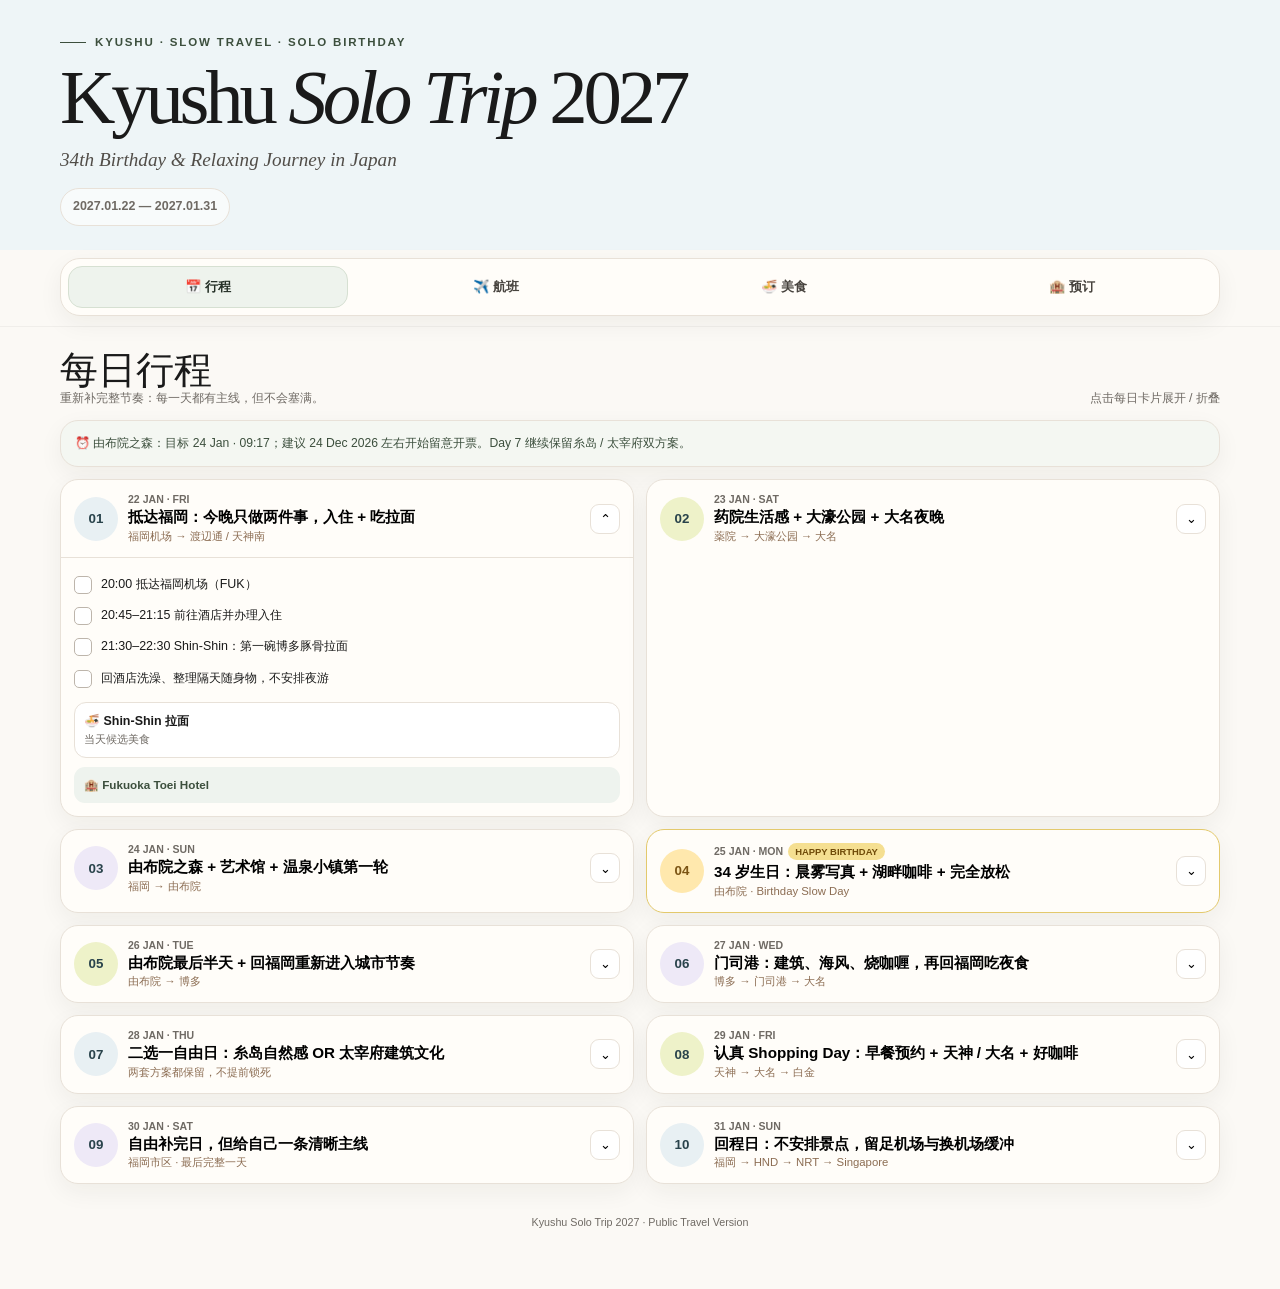
==== index.html @ 57ec00bb "Add persistent food checkboxes and enrich daily itinerary" ====
<!DOCTYPE html><html lang="zh-Hans"><head><meta charset="UTF-8"><meta name="viewport" content="width=device-width,initial-scale=1,viewport-fit=cover"><meta name="theme-color" content="#FBF9F5"><title>Kyushu Solo Trip 2027</title><style>:root{--bg:#FBF9F5;--paper:#FFFDF9;--ink:#1A1A1A;--muted:#6F6A64;--line:#E8E1D8;--matcha:#3C4F3D;--wood:#8C6D53;--sky:#E8F0F3;--lime:#EEF2C9;--lav:#EEE9F7;--shadow:0 8px 24px rgba(36,28,20,.055);--serif:"Iowan Old Style",Georgia,serif}*{box-sizing:border-box}body{margin:0;background:linear-gradient(180deg,#EEF5F7 0 280px,var(--bg) 280px);color:var(--ink);font-family:-apple-system,BlinkMacSystemFont,"Segoe UI","Noto Sans SC","Noto Sans JP",sans-serif;line-height:1.55;padding-bottom:28px;-webkit-font-smoothing:antialiased}.shell{width:min(1160px,calc(100% - 24px));margin:auto}.hero{padding:34px 0 24px}.eyebrow{display:flex;gap:9px;align-items:center;color:var(--matcha);font-size:.72rem;font-weight:800;letter-spacing:.16em;text-transform:uppercase}.eyebrow:before{content:"";width:26px;height:1px;background:var(--matcha)}h1{font:500 clamp(3rem,6vw,5.8rem)/.92 var(--serif);letter-spacing:-.055em;margin:11px 0 0}.hero-sub{font:italic 1.2rem/1.4 var(--serif);margin-top:14px;color:#514D48}.hero-date{display:inline-flex;margin-top:14px;padding:8px 12px;border:1px solid var(--line);border-radius:999px;background:#fff9;color:var(--muted);font-weight:700;font-size:.78rem}.toolbar{position:sticky;top:0;z-index:80;padding:8px 0 10px;background:rgba(251,249,245,.97);border-bottom:1px solid rgba(26,26,26,.05)}.tabs{display:grid;grid-template-columns:repeat(4,1fr);gap:8px;padding:7px;background:#FFFDF9;border:1px solid var(--line);border-radius:20px;box-shadow:var(--shadow)}.tab{border:1px solid transparent;background:transparent;border-radius:14px;padding:11px 10px;font-weight:800;font-size:.82rem;color:#48443F}.tab.active{background:#EEF3ED;border-color:#D6E0D2;color:#253027}.tab[data-tab=flights].active{background:#EDF4F7}.tab[data-tab=food].active{background:#FFF1E8}.tab[data-tab=booking].active{background:#F4EFE7}.view{display:none}.view.active{display:block}.section-head{display:flex;justify-content:space-between;align-items:end;gap:14px;margin:24px 0 12px}.section-head h2{font:500 clamp(1.8rem,3vw,2.45rem)/1 var(--serif);margin:0}.section-head p{margin:0;color:var(--muted);font-size:.78rem}.notice,.card{background:var(--paper);border:1px solid var(--line);border-radius:18px;box-shadow:var(--shadow)}.notice{padding:13px 14px;margin-bottom:12px;font-size:.76rem;color:var(--matcha);background:#F4F7F2}.days{display:grid;grid-template-columns:repeat(2,minmax(0,1fr));gap:12px}.day{overflow:hidden}.day-btn{width:100%;border:0;background:transparent;display:grid;grid-template-columns:44px minmax(0,1fr) 30px;gap:10px;align-items:center;padding:13px;text-align:left;cursor:pointer}.day-no{width:44px;height:44px;border-radius:50%;display:grid;place-items:center;background:var(--sky);color:#29434B;font-weight:900}.day:nth-child(3n+2) .day-no{background:var(--lime)}.day:nth-child(3n) .day-no{background:var(--lav)}.birthday{border-color:#E3C96C}.birthday .day-no{background:#FFE8AD;color:#7B5414}.datechip{font-size:.66rem;color:var(--muted);font-weight:800}.badge{display:inline-flex;margin-left:5px;padding:3px 7px;border-radius:999px;background:#F5DF91;color:#704B09;font-size:.59rem;font-weight:900}.day-title{font-size:.95rem;font-weight:850;line-height:1.28;margin-top:2px}.route{font-size:.71rem;color:var(--wood);margin-top:2px}.chev{width:30px;height:30px;border:1px solid var(--line);border-radius:9px;background:#fff;display:grid;place-items:center}.day-body{display:none;border-top:1px solid var(--line);padding:11px 13px 13px}.day.open .day-body{display:block}.day.open .chev{transform:rotate(180deg)}.task,.memo{display:grid;grid-template-columns:19px 1fr;gap:8px;padding:6px 0;font-size:.78rem}.task input,.memo input,.food-check{appearance:none;width:18px;height:18px;border:1.5px solid #BDB5AB;border-radius:5px;background:#fff;margin:1px 0 0;cursor:pointer}.task input:checked,.memo input:checked,.food-check:checked{background:var(--matcha);border-color:var(--matcha)}.task input:checked:after,.memo input:checked:after,.food-check:checked:after{content:"✓";color:#fff;font-size:.66rem;font-weight:900;display:grid;place-items:center}.done label,.food-row.done .food-main{text-decoration:line-through;opacity:.48}.meal{margin-top:8px;padding:9px;border:1px solid var(--line);border-radius:12px;background:#fff}.meal b{display:block;font-size:.78rem}.meal span{display:block;font-size:.67rem;color:var(--muted)}.stay{margin-top:9px;padding:9px 10px;border-radius:11px;background:#EEF3EE;color:var(--matcha);font-size:.73rem;font-weight:800}.info{padding:14px}.flight{display:grid;grid-template-columns:1fr 30px 1fr;gap:9px;align-items:center;padding:10px 0;border-top:1px solid var(--line)}.flight:first-of-type{border-top:0}.right{text-align:right}.city{font-size:.82rem;font-weight:850}.time{font-size:.69rem;color:var(--muted)}.plane{width:30px;height:30px;border-radius:50%;background:#F4EEE8;display:grid;place-items:center}.map{display:inline-flex;text-decoration:none;border:1px solid var(--line);border-radius:999px;padding:6px 9px;color:var(--matcha);font-size:.69rem;font-weight:850;background:#fff;margin:8px 5px 0 0}.review-note{padding:11px 12px;border-radius:12px;background:#EEF3EE;color:var(--matcha);font-size:.71rem;margin-bottom:12px}.area-grid{display:grid;grid-template-columns:repeat(2,minmax(0,1fr));gap:12px}.area{overflow:hidden}.area-head{padding:13px;border-bottom:1px solid var(--line)}.area-head h3{margin:0;font-size:.93rem}.food-list{padding:5px 12px 9px}.food-row{display:grid;grid-template-columns:18px minmax(0,1fr) auto;gap:10px;align-items:center;padding:10px 0;border-bottom:1px dashed #EBE5DE}.food-row:last-child{border-bottom:0}.food-main b{display:block;font-size:.78rem}.food-main small{display:block;color:var(--muted);font-size:.66rem;margin-top:2px}.food-side{display:flex;flex-direction:column;align-items:flex-end;gap:5px}.rating{display:inline-flex;padding:3px 7px;border-radius:999px;background:#FFF6D9;color:#805F00;font-size:.62rem;font-weight:850;white-space:nowrap}.food-map{display:inline-flex;text-decoration:none;border:1px solid var(--line);border-radius:999px;padding:5px 8px;color:var(--matcha);font-size:.62rem;font-weight:850;background:#fff;white-space:nowrap}.booking-grid{display:grid;grid-template-columns:1.08fr .92fr;gap:12px}.hotel{padding:11px 0;border-top:1px solid var(--line)}.hotel:first-of-type{border-top:0}.hotel b{display:block;font-size:.81rem}.hotel span{display:block;font-size:.68rem;color:var(--muted)}.memo{padding:9px;border:1px solid var(--line);border-radius:11px;background:#fff;margin-top:7px}.memo b{font-size:.76rem}.memo span{display:block;font-size:.66rem;color:var(--muted)}.footer{text-align:center;color:var(--muted);font-size:.67rem;padding:30px 0}@media(max-width:820px){body{padding-bottom:82px}.shell{width:calc(100% - 18px)}.hero{padding:24px 0 16px}h1{font-size:clamp(2.8rem,13vw,4.7rem)}.hero-sub{font-size:1rem}.toolbar{position:fixed;left:0;right:0;top:auto;bottom:0;padding:7px 8px calc(7px + env(safe-area-inset-bottom));border-top:1px solid var(--line);border-bottom:0;box-shadow:0 -8px 24px rgba(30,25,20,.08)}.tabs{grid-template-columns:repeat(4,1fr);gap:4px;padding:0;border:0;box-shadow:none;background:transparent}.tab{padding:8px 2px;font-size:.67rem}.days,.area-grid,.booking-grid{grid-template-columns:1fr}.section-head{align-items:start;flex-direction:column;gap:4px;margin-top:18px}.section-head h2{font-size:1.72rem}.day-btn{grid-template-columns:42px minmax(0,1fr) 30px;padding:12px;gap:8px}.day-no{width:42px;height:42px}.food-row{grid-template-columns:18px 1fr}.food-side{grid-column:2;align-items:flex-start;flex-direction:row;flex-wrap:wrap}}</style></head><body><header class="hero"><div class="shell"><div class="eyebrow">Kyushu · Slow Travel · Solo Birthday</div><h1>Kyushu <em>Solo Trip</em> 2027</h1><div class="hero-sub">34th Birthday & Relaxing Journey in Japan</div><div class="hero-date">2027.01.22 — 2027.01.31</div></div></header><div class="toolbar"><div class="shell"><nav class="tabs"><button class="tab active" data-tab="itinerary">📅 行程</button><button class="tab" data-tab="flights">✈️ 航班</button><button class="tab" data-tab="food">🍜 美食</button><button class="tab" data-tab="booking">🏨 预订</button></nav></div></div><main class="shell"><section id="itinerary" class="view active"><div class="section-head"><div><h2>每日行程</h2><p>重新补完整节奏：每一天都有主线，但不会塞满。</p></div><p>点击每日卡片展开 / 折叠</p></div><div class="notice">⏰ 由布院之森：目标 24 Jan · 09:17；建议 24 Dec 2026 左右开始留意开票。Day 7 继续保留糸岛 / 太宰府双方案。</div><div id="days" class="days"></div></section><section id="flights" class="view"><div class="section-head"><div><h2>航班</h2><p>东京来回都要换机场：NRT ↔ HND。</p></div></div><article class="card info"><div class="flight"><div><div class="city">Singapore</div><div class="time">22 Jan · 06:35</div></div><div class="plane">✈</div><div class="right"><div class="city">Tokyo Narita</div><div class="time">14:30 · NH802</div></div></div><div class="flight"><div><div class="city">Tokyo Haneda</div><div class="time">22 Jan · 18:00</div></div><div class="plane">✈</div><div class="right"><div class="city">Fukuoka</div><div class="time">20:00 · NH267</div></div></div><div class="flight"><div><div class="city">Fukuoka</div><div class="time">31 Jan · 13:15</div></div><div class="plane">✈</div><div class="right"><div class="city">Tokyo Haneda</div><div class="time">14:55 · NH254</div></div></div><div class="flight"><div><div class="city">Tokyo Narita</div><div class="time">31 Jan · 18:20</div></div><div class="plane">✈</div><div class="right"><div class="city">Singapore</div><div class="time">01 Feb · 00:55 · NH801</div></div></div><a class="map" href="https://www.google.com/maps/dir/?api=1&origin=Narita+International+Airport&destination=Haneda+Airport" target="_blank">📍 NRT → HND</a><a class="map" href="https://www.google.com/maps/dir/?api=1&origin=Haneda+Airport&destination=Narita+International+Airport" target="_blank">📍 HND → NRT</a></article></section><section id="food" class="view"><div class="section-head"><div><h2>美食审核清单</h2><p>现在可以真的打勾，重新打开网页也会保留。</p></div></div><div class="review-note">✅ Checkbox 状态会储存在你的浏览器 localStorage。⭐ Google 评分为整理时参考值；点击 Maps 看最新评价与营业时间。</div><div id="foodAreas" class="area-grid"></div></section><section id="booking" class="view"><div class="section-head"><div><h2>住宿 & 预订备忘</h2><p>公开版继续隐藏个人资料与花费。</p></div></div><div class="booking-grid"><article class="card info"><div class="hotel"><b>Fukuoka Toei Hotel</b><span>22 Jan 入住 · 24 Jan 退房</span><a class="map" href="https://www.google.com/maps/search/?api=1&query=Fukuoka+Toei+Hotel" target="_blank">📍 Google Maps</a></div><div class="hotel"><b>Enokiya Ryokan</b><span>24 Jan 入住 · 26 Jan 退房</span><a class="map" href="https://www.google.com/maps/search/?api=1&query=Enokiya+Ryokan+Yufuin" target="_blank">📍 Google Maps</a></div><div class="hotel"><b>BASE LAYER HOTEL FUKUOKA</b><span>26 Jan 入住 · 31 Jan 退房</span><a class="map" href="https://www.google.com/maps/search/?api=1&query=BASE+LAYER+HOTEL+FUKUOKA" target="_blank">📍 Google Maps</a></div></article><article class="card info"><div id="memoList"></div></article></div></section></main><footer class="footer">Kyushu Solo Trip 2027 · Public Travel Version</footer><script>const days=[[1,'22 JAN · FRI','抵达福岡：今晚只做两件事，入住 + 吃拉面','福岡机场 → 渡辺通 / 天神南',['20:00 抵达福岡机场（FUK）','20:45–21:15 前往酒店并办理入住','21:30–22:30 Shin-Shin：第一碗博多豚骨拉面','回酒店洗澡、整理隔天随身物，不安排夜游'],'Shin-Shin 拉面','Fukuoka Toei Hotel'],[2,'23 JAN · SAT','药院生活感 + 大濠公园 + 大名夜晚','薬院 → 大濠公园 → 大名',['09:00 THE SANDWICH STAND / 附近早餐','10:00–12:00 药院・今泉慢逛：咖啡、生活杂货、选品店','12:30 午餐留给当天想吃的店，不强行预约','14:00–15:30 大濠公园散步；有兴趣再进福岡市美术馆','16:00–18:30 大名：服装、选品、街拍、咖啡','19:00 烧肉或居酒屋；之后看体力决定回酒店'],'THE SANDWICH STAND / Nikuichi / AGITO','Fukuoka Toei Hotel'],[3,'24 JAN · SUN','由布院之森 + 艺术馆 + 温泉小镇第一轮','福岡 → 由布院',['07:45–08:15 退房并前往博多站','09:17 搭由布院之森，车上看风景不排工作','11:31 左右抵达由布院，先寄行李','12:00 由布院釜饭 — 心：丰后牛釜饭','13:15–14:30 汤之坪街道第一轮：只挑真的想吃的甜点','15:00 COMICO Art Museum / 建筑与空间拍照','16:30 Enokiya Ryokan 入住、泡汤休息','晚上留给温泉街散步或旅馆附近轻松吃'],'由布院釜饭 — 心 / B-Speak / Milch','Enokiya Ryokan'],[4,'25 JAN · MON','34 岁生日：晨雾写真 + 湖畔咖啡 + 完全放松','由布院 · Birthday Slow Day',['07:30 起床，看天气决定是否值得早出门','08:00 金鳞湖晨雾 + 生日照片（今天唯一必须早起的事）','09:30 慢慢走回、休息、整理照片','11:00 Cafe La Ruche 湖畔咖啡 / brunch','12:30–14:30 只挑一个喜欢的街区或店慢逛，不追景点','15:00 回旅馆：温泉、浴衣、发呆、写日记','18:30 Enokiya 生日晚餐','晚餐后不安排活动，把晚上留给自己'],'Cafe La Ruche / Enokiya 会席料理','Enokiya Ryokan'],[5,'26 JAN · TUE','由布院最后半天 + 回福岡重新进入城市节奏','由布院 → 博多',['08:30–09:30 睡饱再吃早餐 / 整理行李','10:00 退房，行李寄放','10:15–12:30 补完 Day 3 / 4 没逛到的店；不新增远景点','12:30 简单午餐或甜点','14:30 左右搭高速巴士 / JR 返回福岡','17:00 左右入住 BASE LAYER HOTEL，休息一下','19:00 水炊鸡火锅晚餐','饭后如果还有精神，只在酒店周边散步'],'水炊鸡火锅','BASE LAYER HOTEL FUKUOKA'],[6,'27 JAN · WED','门司港：建筑、海风、烧咖喱，再回福岡吃夜食','博多 → 门司港 → 大名',['09:00 左右从博多出发，不需要极早起','10:30 门司港站 + Retro 建筑群第一轮','11:30 旧门司三井俱乐部 / 海峡广场附近拍照','12:30 烧咖喱午餐','13:45 旧大阪商船 / 旧门司税关 / Blue Wing 周边慢走','15:00 咖啡休息；只选一家，不赶店','16:30–17:00 开始回福岡','19:00 大名 / 药院吃烧鸟或想补的店'],'门司港烧咖喱 / 烧鸟','BASE LAYER HOTEL FUKUOKA'],[7,'28 JAN · THU','二选一自由日：糸岛自然感 OR 太宰府建筑文化','两套方案都保留，不提前锁死',['OPTION A 糸岛｜09:30 左右出发；白色海边鸟居 + 海岸线 + 1 家咖啡 / 小店','OPTION A 糸岛｜若租车价格合理才租；目标是看海，不做景点连刷','OPTION B 太宰府｜10:00 左右出发；太宰府天满宫 + 参道 + 建筑 / 咖啡','OPTION B 太宰府｜下午 15:00–16:00 左右回福岡，交通简单不累','17:30 回酒店放东西 / 休息','19:00 前田屋牛肠锅，作为当天固定收尾'],'前田屋 牛肠锅','BASE LAYER HOTEL FUKUOKA'],[8,'29 JAN · FRI','认真 Shopping Day：早餐预约 + 天神 / 大名 + 好咖啡','天神 → 大名 → 白金',['09:00 爐端ノいとおかし预约早餐','10:30–12:30 天神：百货 / 地下街 / 重点品牌先完成','12:30 午餐看当下想吃什么，不安排大餐','14:00–17:00 大名：选品、服饰、街拍；累了就直接坐咖啡店','17:00 Pain Stock / COFFEE COUNTY 一带补面包或咖啡','19:00 Kawaya / 烧肉 / 还没吃到的 MUST EAT','20:30 后回酒店整理战利品，不再加夜景点'],'爐端ノいとおかし / Pain Stock / COFFEE COUNTY','BASE LAYER HOTEL FUKUOKA'],[9,'30 JAN · SAT','自由补完日，但给自己一条清晰主线','福岡市区 · 最后完整一天',['09:30 慢起床；先看前 7 天 checklist，选「最想补的一件事」','11:00 回到最喜欢的街区，允许重复而不是硬找新景点','13:00 博多站 / 天神一带处理伴手礼与最后购物','15:30 找一家真正喜欢的咖啡馆坐 60–90 分钟','17:00 回酒店初步打包，确认隔天机场转乘与行李','19:00 九州最后一餐：从尚未完成的 MUST EAT 里选最想吃的','晚餐后只散步，不再冲景点'],'兼虎 / Dontaku 乌龙面 / 努努鶏 / 剩余 MUST EAT','BASE LAYER HOTEL FUKUOKA'],[10,'31 JAN · SUN','回程日：不安排景点，留足机场与换机场缓冲','福岡 → HND → NRT → Singapore',['08:30 早餐 + 最后检查行李','09:30 完成退房前整理','10:00 前退房','10:15–10:30 前往福岡机场','11:00 左右抵达机场：托运 / 安检 / 轻午餐','13:15 FUK → HND','抵达 HND 后立即转 NRT，不安排东京停留','18:20 NRT → Singapore'],'机场轻食','—']];const wrap=document.getElementById('days');days.forEach(d=>{const a=document.createElement('article');a.className='card day'+(d[0]===4?' birthday':'')+(d[0]===1?' open':'');a.innerHTML=`<button class="day-btn"><div class="day-no">${String(d[0]).padStart(2,'0')}</div><div><div class="datechip">${d[1]}${d[0]===4?'<span class="badge">HAPPY BIRTHDAY</span>':''}</div><div class="day-title">${d[2]}</div><div class="route">${d[3]}</div></div><div class="chev">⌄</div></button><div class="day-body">${d[4].map((x,i)=>`<div class="task"><input class="persist" id="d${d[0]}-${i}" type="checkbox"><label for="d${d[0]}-${i}">${x}</label></div>`).join('')}<div class="meal"><b>🍜 ${d[5]}</b><span>当天候选美食</span></div><div class="stay">🏨 ${d[6]}</div></div>`;wrap.appendChild(a)});const foodGroups=[['📍 博多站 & 祇園',[['前田屋 牛肠锅','博多名物','4.4','938','Maedaya Motsunabe Nakasu'],['兼虎面店','福岡沾面','4.3','3,325','Ramen Kanetora Fukuoka'],['FULL FULL HAKATA','明太子法国面包','4.5','1,465','The Full Full Hakata'],['水炊名店 鳥田','水炊鸡火锅','4.4','1,894','Hakata Mizutaki Toriden'],['Pain Stock','知名面包店','4.1','2,043','Pain Stock Fukuoka']]],['📍 天神 & 大名',[['Shin-Shin 天神本店','博多豚骨拉面','4.2','6,586','Hakata Ramen ShinShin Tenjin Main Store'],['烧鸟益子','炭火烧鸟','4.6','99','Yakitori Masuko Fukuoka'],['积奏','甜点＋咖啡',null,null,'積奏 福岡']]],['📍 药院 & 平尾',[['Nikuichi 药院','A5 黑毛和牛烧肉','4.5','1,591','Nikuichi Yakuin Fukuoka'],['THE SANDWICH STAND','早餐 / 轻食','4.1','295','THE SANDWICH STAND Yakuin Fukuoka'],['Yakiniku AGITO HIRAO','烧肉','4.5','382','Yakiniku AGITO HIRAO'],['串烧かわ屋 白金店','鸡皮串烧','3.8','836','Kawaya Shirogane Fukuoka']]],['📍 由布院',[['由布院釜饭 — 心','丰后牛釜饭','4.1','2,991','Yufu Mabushi Shin Yufuin'],['B-Speak','生乳卷','3.9','1,240','B-speak Yufuin'],['Telato','抹茶冰淇淋','4.6','462','telato Yufuin'],['Milch','半熟起司蛋糕','4.5','1,746','Milch Yufuin'],['Cafe La Ruche','金鳞湖畔咖啡','4.2','93','Cafe La Ruche Yufuin']]]];const foodAreas=document.getElementById('foodAreas');let foodIndex=0;foodGroups.forEach(g=>{const a=document.createElement('article');a.className='card area';a.innerHTML=`<div class="area-head"><h3>${g[0]}</h3></div><div class="food-list">${g[1].map(f=>{const id='food-'+(++foodIndex);return `<div class="food-row" data-food-row><input class="food-check persist" id="${id}" type="checkbox"><label class="food-main" for="${id}"><b>${f[0]}</b><small>${f[1]}</small></label><div class="food-side"><span class="rating">⭐ ${f[2]?f[2]+' · '+f[3]+' reviews':'查看最新'}</span><a class="food-map" href="https://www.google.com/maps/search/?api=1&query=${encodeURIComponent(f[4])}" target="_blank" rel="noopener">📍 Google Maps</a></div></div>`}).join('')}</div>`;foodAreas.appendChild(a)});const memos=['由布院之森车票｜24 Jan · 09:17','爐端ノいとおかし早餐｜29 Jan','Enokiya 生日晚餐｜25 Jan · 18:30','由布院釜饭 — 心｜24 Jan · 12:00','热门烧肉择一提前预约','水炊鸡火锅｜26 Jan 晚餐','30 Jan 晚上确认机场动线与行李'];memoList.innerHTML=memos.map((x,i)=>`<div class="memo"><input class="persist" id="m${i}" type="checkbox"><label for="m${i}"><b>${x}</b><span>出发前再次确认。</span></label></div>`).join('');const tabs=[...document.querySelectorAll('.tab')],views=[...document.querySelectorAll('.view')];function activate(t){tabs.forEach(x=>x.classList.toggle('active',x===t));views.forEach(v=>v.classList.toggle('active',v.id===t.dataset.tab));localStorage.setItem('kyushu_tab',t.dataset.tab);scrollTo(0,0)}tabs.forEach(t=>t.onclick=()=>activate(t));const savedTab=localStorage.getItem('kyushu_tab');if(savedTab){const t=document.querySelector(`[data-tab="${savedTab}"]`);if(t)activate(t)}document.querySelectorAll('.day-btn').forEach(b=>b.onclick=()=>{const c=b.closest('.day'),was=c.classList.contains('open');document.querySelectorAll('.day.open').forEach(x=>x.classList.remove('open'));if(!was)c.classList.add('open')});document.querySelectorAll('.persist').forEach(cb=>{const key='kyushu_check_'+cb.id;const saved=localStorage.getItem(key);if(saved!==null)cb.checked=saved==='1';const parent=cb.closest('.task,.memo,[data-food-row]');if(parent)parent.classList.toggle('done',cb.checked);cb.addEventListener('change',()=>{localStorage.setItem(key,cb.checked?'1':'0');if(parent)parent.classList.toggle('done',cb.checked)})});</script></body></html>
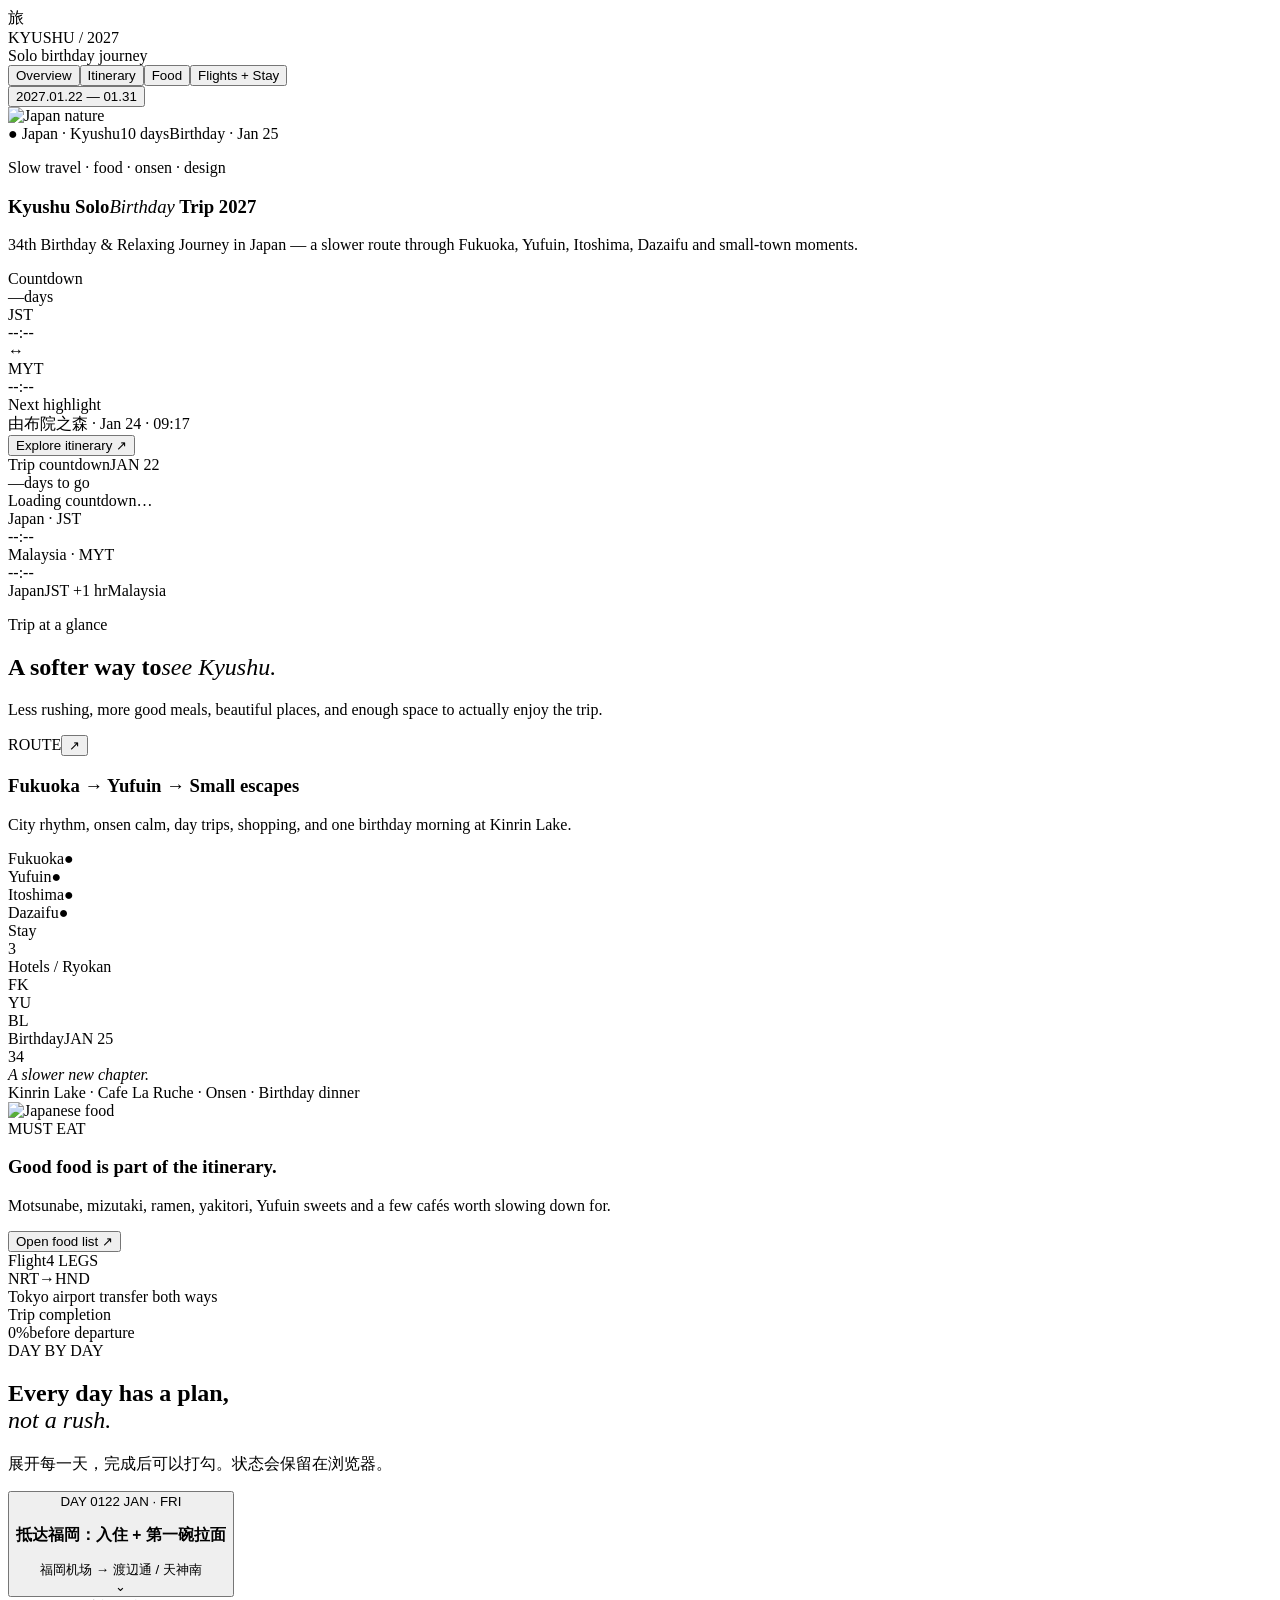
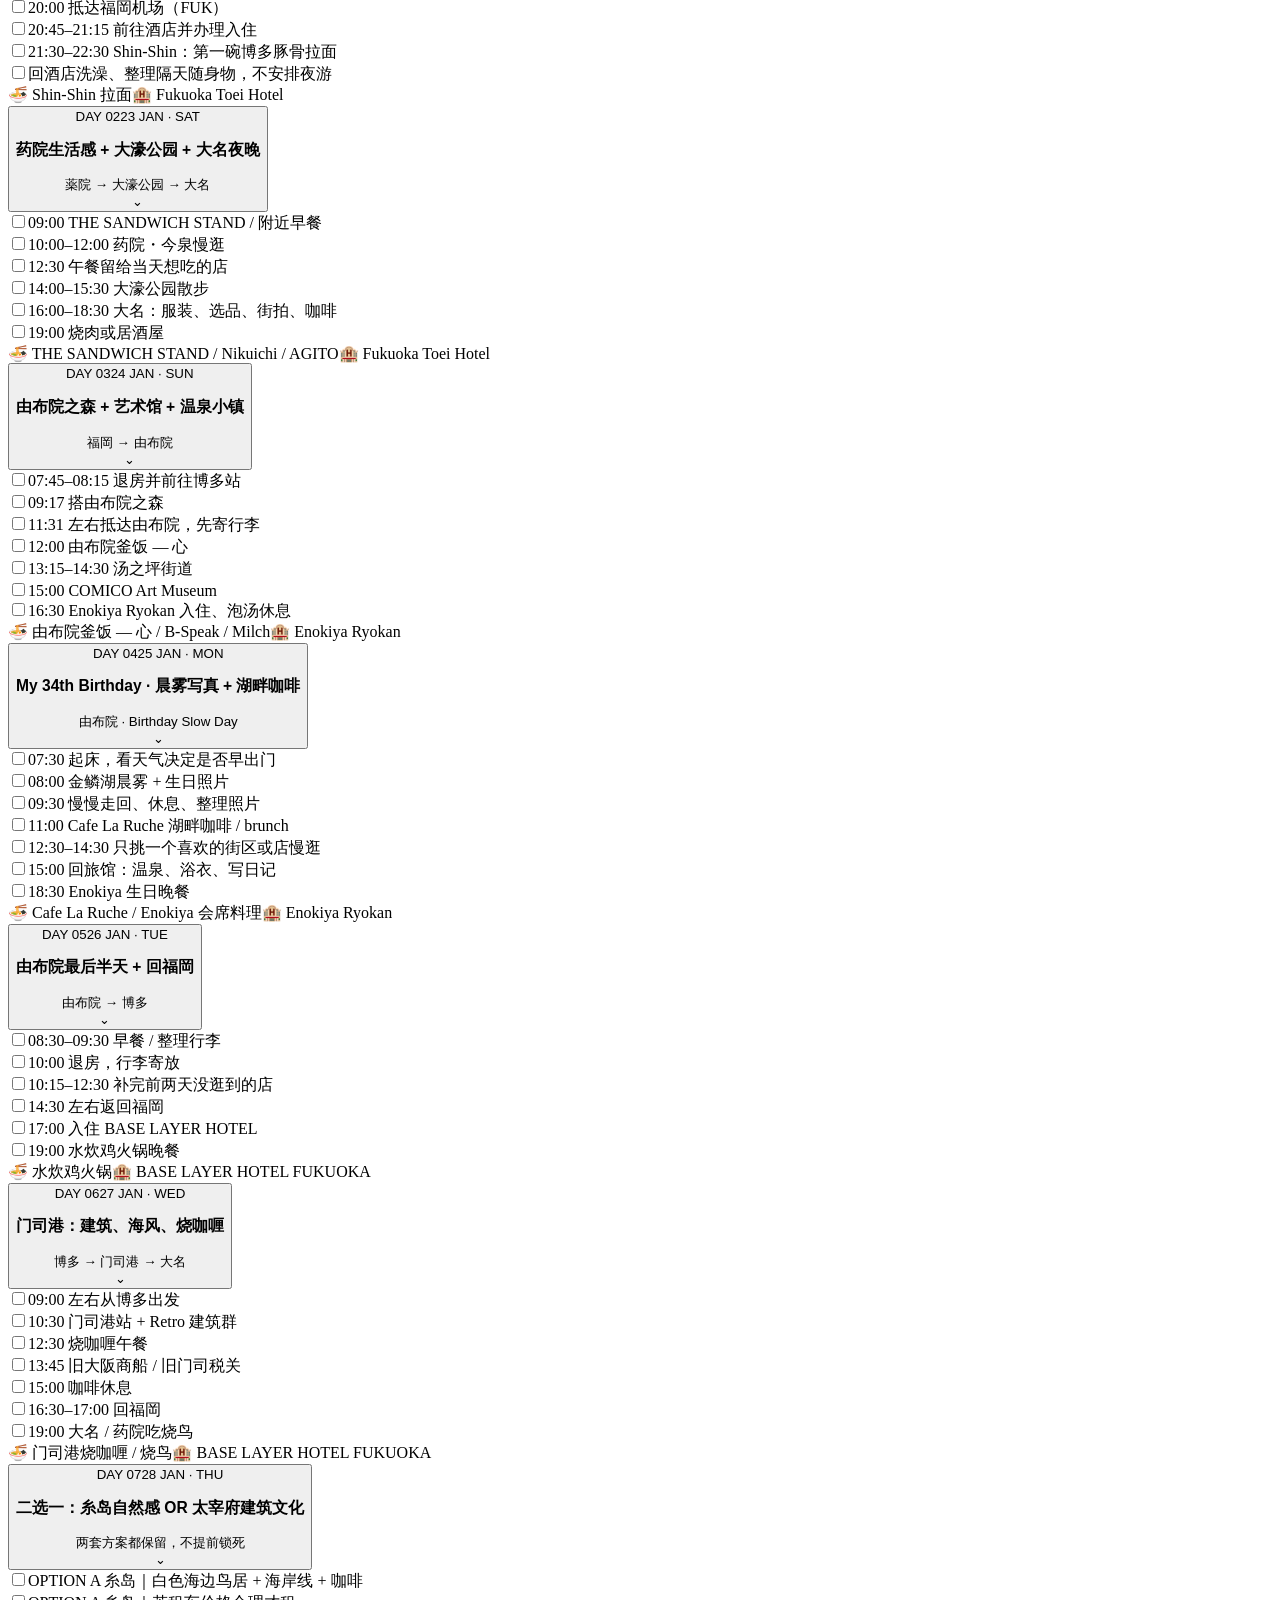
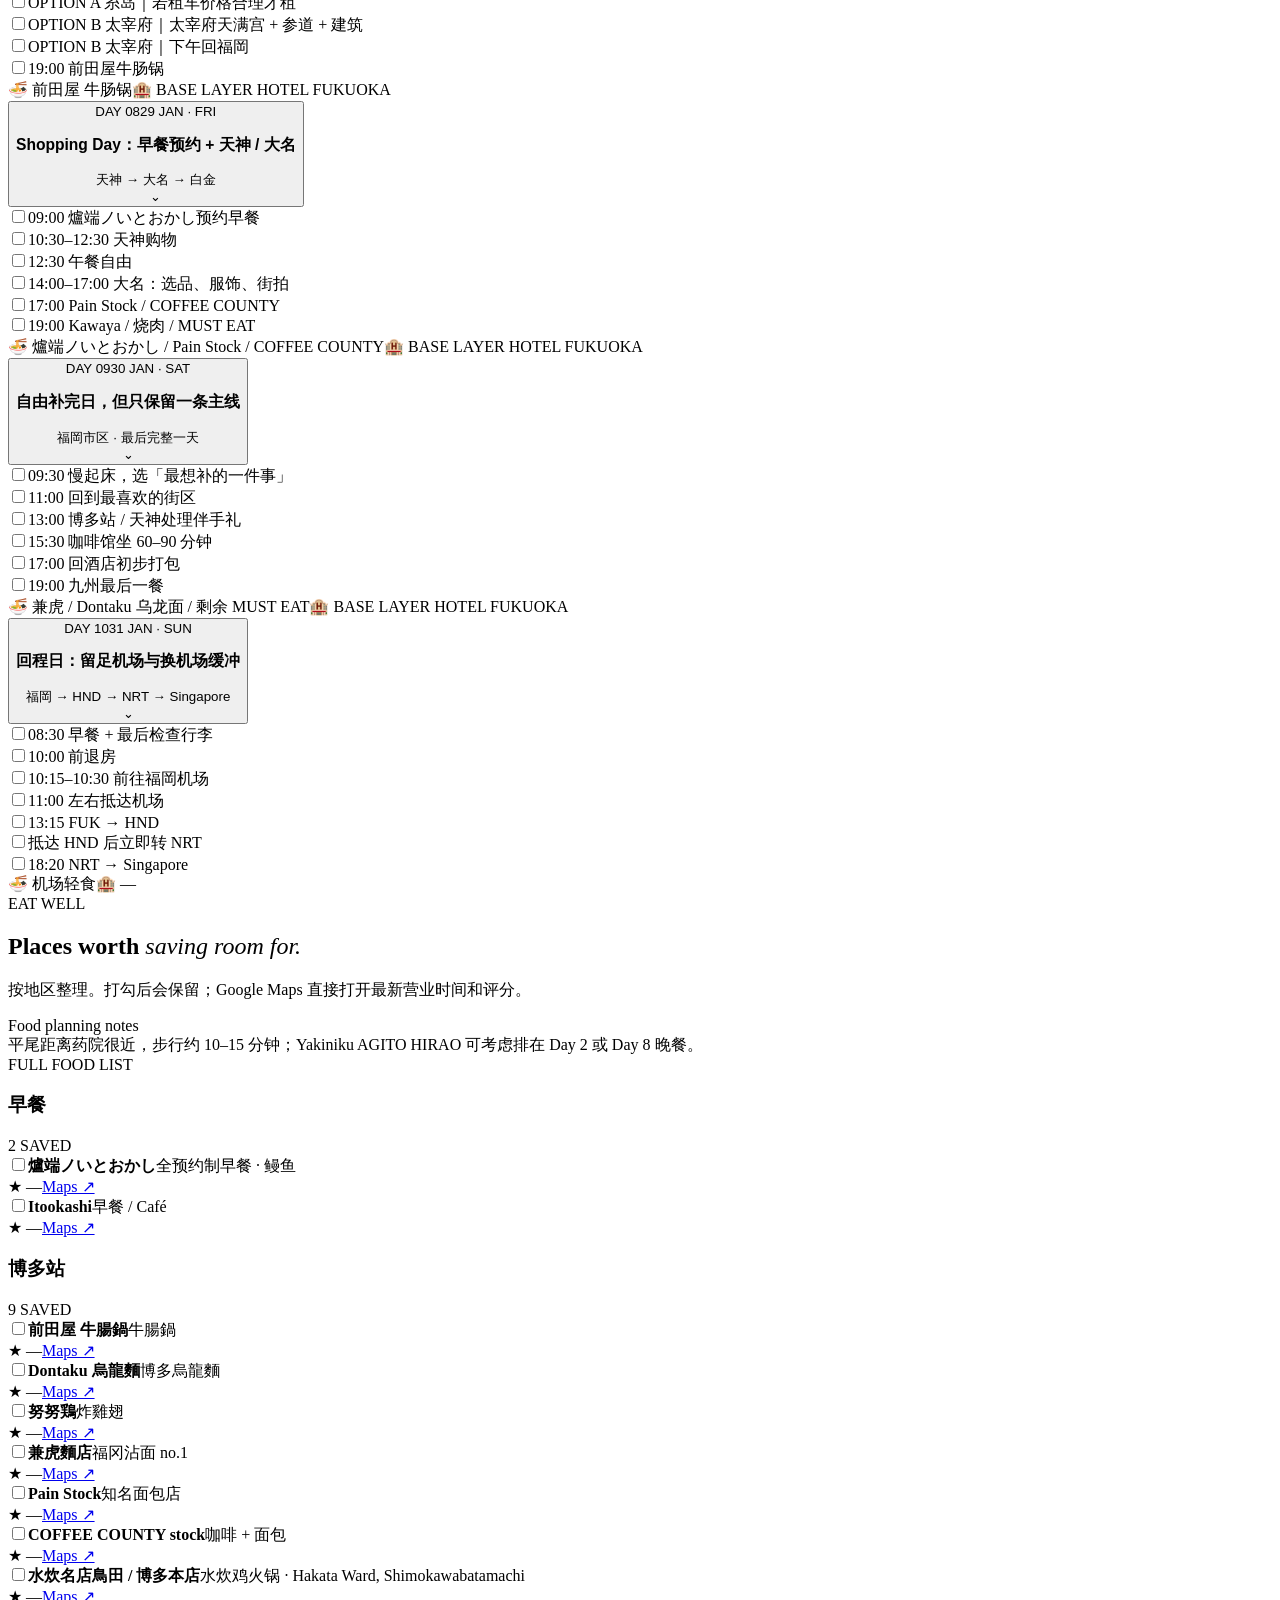
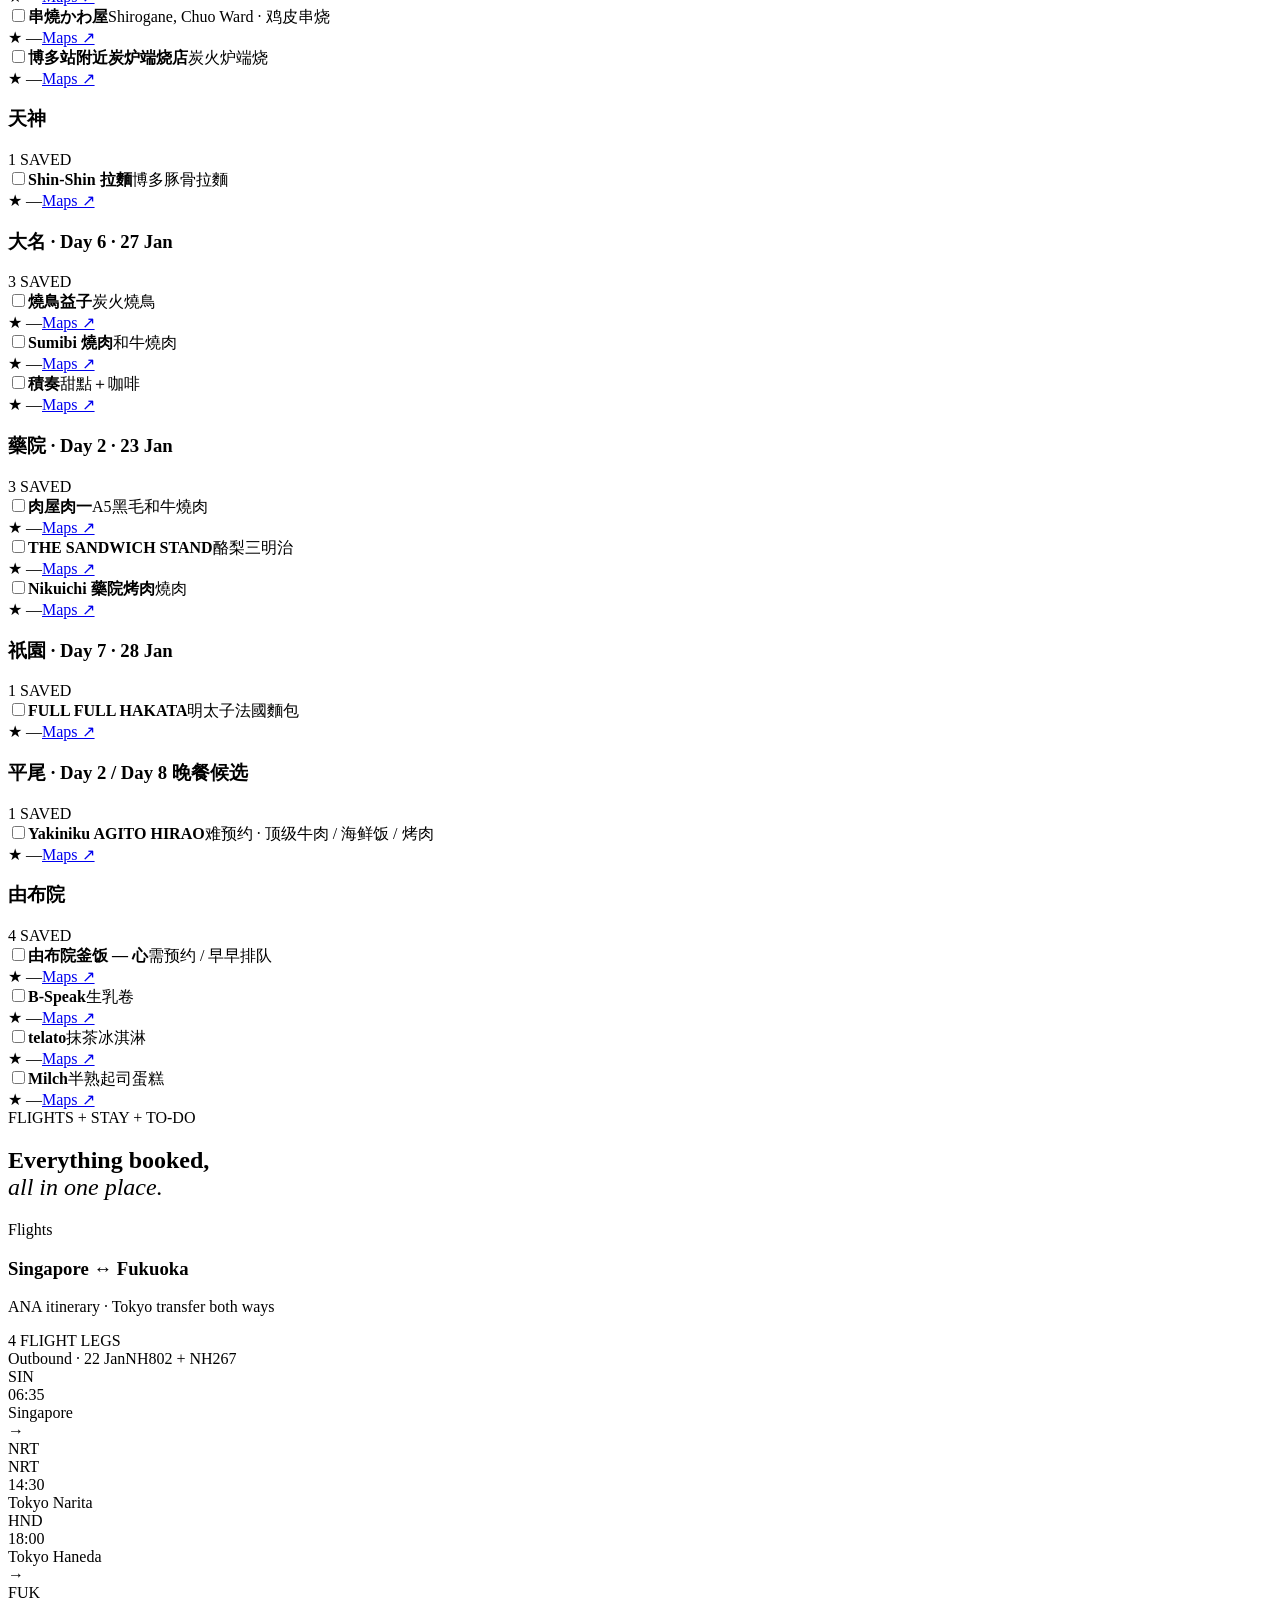
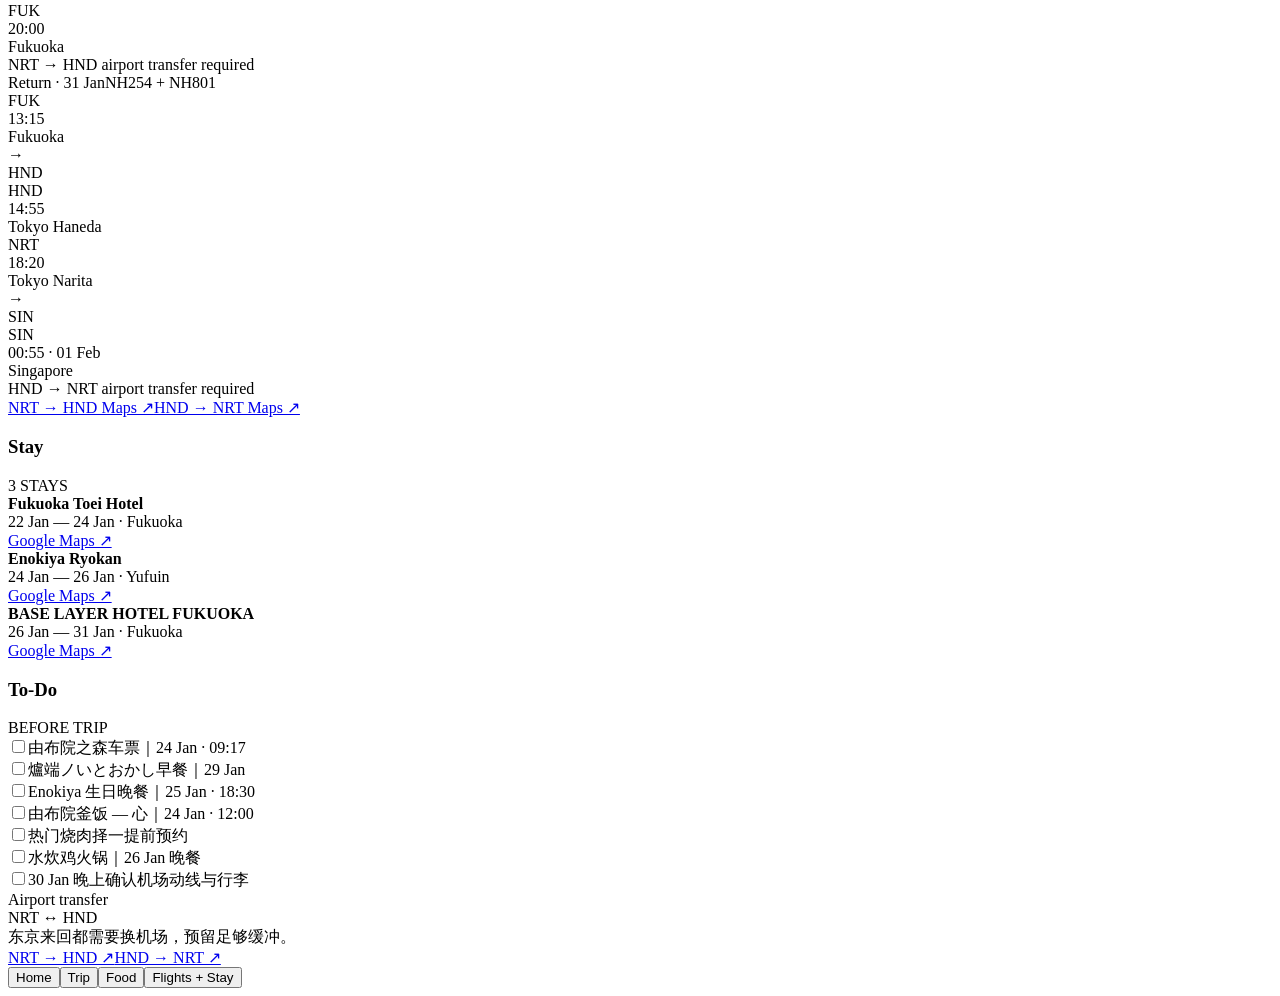
==== commit 5365129a: "Replace site with Bento travel dashboard v6" ====
--- a/index.html
+++ b/index.html
@@ -1 +1 @@
-<!DOCTYPE html><html lang="zh-Hans"><head><meta charset="UTF-8"><meta name="viewport" content="width=device-width,initial-scale=1,viewport-fit=cover"><meta name="theme-color" content="#FBF9F5"><title>Kyushu Solo Trip 2027</title><style>:root{--bg:#FBF9F5;--paper:#FFFDF9;--ink:#1A1A1A;--muted:#6F6A64;--line:#E8E1D8;--matcha:#3C4F3D;--wood:#8C6D53;--sky:#E8F0F3;--lime:#EEF2C9;--lav:#EEE9F7;--shadow:0 8px 24px rgba(36,28,20,.055);--serif:"Iowan Old Style",Georgia,serif}*{box-sizing:border-box}body{margin:0;background:linear-gradient(180deg,#EEF5F7 0 280px,var(--bg) 280px);color:var(--ink);font-family:-apple-system,BlinkMacSystemFont,"Segoe UI","Noto Sans SC","Noto Sans JP",sans-serif;line-height:1.55;padding-bottom:28px;-webkit-font-smoothing:antialiased}.shell{width:min(1160px,calc(100% - 24px));margin:auto}.hero{padding:34px 0 24px}.eyebrow{display:flex;gap:9px;align-items:center;color:var(--matcha);font-size:.72rem;font-weight:800;letter-spacing:.16em;text-transform:uppercase}.eyebrow:before{content:"";width:26px;height:1px;background:var(--matcha)}h1{font:500 clamp(3rem,6vw,5.8rem)/.92 var(--serif);letter-spacing:-.055em;margin:11px 0 0}.hero-sub{font:italic 1.2rem/1.4 var(--serif);margin-top:14px;color:#514D48}.hero-date{display:inline-flex;margin-top:14px;padding:8px 12px;border:1px solid var(--line);border-radius:999px;background:#fff9;color:var(--muted);font-weight:700;font-size:.78rem}.toolbar{position:sticky;top:0;z-index:80;padding:8px 0 10px;background:rgba(251,249,245,.97);border-bottom:1px solid rgba(26,26,26,.05)}.tabs{display:grid;grid-template-columns:repeat(4,1fr);gap:8px;padding:7px;background:#FFFDF9;border:1px solid var(--line);border-radius:20px;box-shadow:var(--shadow)}.tab{border:1px solid transparent;background:transparent;border-radius:14px;padding:11px 10px;font-weight:800;font-size:.82rem;color:#48443F}.tab.active{background:#EEF3ED;border-color:#D6E0D2;color:#253027}.tab[data-tab=flights].active{background:#EDF4F7}.tab[data-tab=food].active{background:#FFF1E8}.tab[data-tab=booking].active{background:#F4EFE7}.view{display:none}.view.active{display:block}.section-head{display:flex;justify-content:space-between;align-items:end;gap:14px;margin:24px 0 12px}.section-head h2{font:500 clamp(1.8rem,3vw,2.45rem)/1 var(--serif);margin:0}.section-head p{margin:0;color:var(--muted);font-size:.78rem}.notice,.card{background:var(--paper);border:1px solid var(--line);border-radius:18px;box-shadow:var(--shadow)}.notice{padding:13px 14px;margin-bottom:12px;font-size:.76rem;color:var(--matcha);background:#F4F7F2}.days{display:grid;grid-template-columns:repeat(2,minmax(0,1fr));gap:12px}.day{overflow:hidden}.day-btn{width:100%;border:0;background:transparent;display:grid;grid-template-columns:44px minmax(0,1fr) 30px;gap:10px;align-items:center;padding:13px;text-align:left;cursor:pointer}.day-no{width:44px;height:44px;border-radius:50%;display:grid;place-items:center;background:var(--sky);color:#29434B;font-weight:900}.day:nth-child(3n+2) .day-no{background:var(--lime)}.day:nth-child(3n) .day-no{background:var(--lav)}.birthday{border-color:#E3C96C}.birthday .day-no{background:#FFE8AD;color:#7B5414}.datechip{font-size:.66rem;color:var(--muted);font-weight:800}.badge{display:inline-flex;margin-left:5px;padding:3px 7px;border-radius:999px;background:#F5DF91;color:#704B09;font-size:.59rem;font-weight:900}.day-title{font-size:.95rem;font-weight:850;line-height:1.28;margin-top:2px}.route{font-size:.71rem;color:var(--wood);margin-top:2px}.chev{width:30px;height:30px;border:1px solid var(--line);border-radius:9px;background:#fff;display:grid;place-items:center}.day-body{display:none;border-top:1px solid var(--line);padding:11px 13px 13px}.day.open .day-body{display:block}.day.open .chev{transform:rotate(180deg)}.task,.memo{display:grid;grid-template-columns:19px 1fr;gap:8px;padding:6px 0;font-size:.78rem}.task input,.memo input,.food-check{appearance:none;width:18px;height:18px;border:1.5px solid #BDB5AB;border-radius:5px;background:#fff;margin:1px 0 0;cursor:pointer}.task input:checked,.memo input:checked,.food-check:checked{background:var(--matcha);border-color:var(--matcha)}.task input:checked:after,.memo input:checked:after,.food-check:checked:after{content:"✓";color:#fff;font-size:.66rem;font-weight:900;display:grid;place-items:center}.done label,.food-row.done .food-main{text-decoration:line-through;opacity:.48}.meal{margin-top:8px;padding:9px;border:1px solid var(--line);border-radius:12px;background:#fff}.meal b{display:block;font-size:.78rem}.meal span{display:block;font-size:.67rem;color:var(--muted)}.stay{margin-top:9px;padding:9px 10px;border-radius:11px;background:#EEF3EE;color:var(--matcha);font-size:.73rem;font-weight:800}.info{padding:14px}.flight{display:grid;grid-template-columns:1fr 30px 1fr;gap:9px;align-items:center;padding:10px 0;border-top:1px solid var(--line)}.flight:first-of-type{border-top:0}.right{text-align:right}.city{font-size:.82rem;font-weight:850}.time{font-size:.69rem;color:var(--muted)}.plane{width:30px;height:30px;border-radius:50%;background:#F4EEE8;display:grid;place-items:center}.map{display:inline-flex;text-decoration:none;border:1px solid var(--line);border-radius:999px;padding:6px 9px;color:var(--matcha);font-size:.69rem;font-weight:850;background:#fff;margin:8px 5px 0 0}.review-note{padding:11px 12px;border-radius:12px;background:#EEF3EE;color:var(--matcha);font-size:.71rem;margin-bottom:12px}.area-grid{display:grid;grid-template-columns:repeat(2,minmax(0,1fr));gap:12px}.area{overflow:hidden}.area-head{padding:13px;border-bottom:1px solid var(--line)}.area-head h3{margin:0;font-size:.93rem}.food-list{padding:5px 12px 9px}.food-row{display:grid;grid-template-columns:18px minmax(0,1fr) auto;gap:10px;align-items:center;padding:10px 0;border-bottom:1px dashed #EBE5DE}.food-row:last-child{border-bottom:0}.food-main b{display:block;font-size:.78rem}.food-main small{display:block;color:var(--muted);font-size:.66rem;margin-top:2px}.food-side{display:flex;flex-direction:column;align-items:flex-end;gap:5px}.rating{display:inline-flex;padding:3px 7px;border-radius:999px;background:#FFF6D9;color:#805F00;font-size:.62rem;font-weight:850;white-space:nowrap}.food-map{display:inline-flex;text-decoration:none;border:1px solid var(--line);border-radius:999px;padding:5px 8px;color:var(--matcha);font-size:.62rem;font-weight:850;background:#fff;white-space:nowrap}.booking-grid{display:grid;grid-template-columns:1.08fr .92fr;gap:12px}.hotel{padding:11px 0;border-top:1px solid var(--line)}.hotel:first-of-type{border-top:0}.hotel b{display:block;font-size:.81rem}.hotel span{display:block;font-size:.68rem;color:var(--muted)}.memo{padding:9px;border:1px solid var(--line);border-radius:11px;background:#fff;margin-top:7px}.memo b{font-size:.76rem}.memo span{display:block;font-size:.66rem;color:var(--muted)}.footer{text-align:center;color:var(--muted);font-size:.67rem;padding:30px 0}@media(max-width:820px){body{padding-bottom:82px}.shell{width:calc(100% - 18px)}.hero{padding:24px 0 16px}h1{font-size:clamp(2.8rem,13vw,4.7rem)}.hero-sub{font-size:1rem}.toolbar{position:fixed;left:0;right:0;top:auto;bottom:0;padding:7px 8px calc(7px + env(safe-area-inset-bottom));border-top:1px solid var(--line);border-bottom:0;box-shadow:0 -8px 24px rgba(30,25,20,.08)}.tabs{grid-template-columns:repeat(4,1fr);gap:4px;padding:0;border:0;box-shadow:none;background:transparent}.tab{padding:8px 2px;font-size:.67rem}.days,.area-grid,.booking-grid{grid-template-columns:1fr}.section-head{align-items:start;flex-direction:column;gap:4px;margin-top:18px}.section-head h2{font-size:1.72rem}.day-btn{grid-template-columns:42px minmax(0,1fr) 30px;padding:12px;gap:8px}.day-no{width:42px;height:42px}.food-row{grid-template-columns:18px 1fr}.food-side{grid-column:2;align-items:flex-start;flex-direction:row;flex-wrap:wrap}}</style></head><body><header class="hero"><div class="shell"><div class="eyebrow">Kyushu · Slow Travel · Solo Birthday</div><h1>Kyushu <em>Solo Trip</em> 2027</h1><div class="hero-sub">34th Birthday & Relaxing Journey in Japan</div><div class="hero-date">2027.01.22 — 2027.01.31</div></div></header><div class="toolbar"><div class="shell"><nav class="tabs"><button class="tab active" data-tab="itinerary">📅 行程</button><button class="tab" data-tab="flights">✈️ 航班</button><button class="tab" data-tab="food">🍜 美食</button><button class="tab" data-tab="booking">🏨 预订</button></nav></div></div><main class="shell"><section id="itinerary" class="view active"><div class="section-head"><div><h2>每日行程</h2><p>重新补完整节奏：每一天都有主线，但不会塞满。</p></div><p>点击每日卡片展开 / 折叠</p></div><div class="notice">⏰ 由布院之森：目标 24 Jan · 09:17；建议 24 Dec 2026 左右开始留意开票。Day 7 继续保留糸岛 / 太宰府双方案。</div><div id="days" class="days"></div></section><section id="flights" class="view"><div class="section-head"><div><h2>航班</h2><p>东京来回都要换机场：NRT ↔ HND。</p></div></div><article class="card info"><div class="flight"><div><div class="city">Singapore</div><div class="time">22 Jan · 06:35</div></div><div class="plane">✈</div><div class="right"><div class="city">Tokyo Narita</div><div class="time">14:30 · NH802</div></div></div><div class="flight"><div><div class="city">Tokyo Haneda</div><div class="time">22 Jan · 18:00</div></div><div class="plane">✈</div><div class="right"><div class="city">Fukuoka</div><div class="time">20:00 · NH267</div></div></div><div class="flight"><div><div class="city">Fukuoka</div><div class="time">31 Jan · 13:15</div></div><div class="plane">✈</div><div class="right"><div class="city">Tokyo Haneda</div><div class="time">14:55 · NH254</div></div></div><div class="flight"><div><div class="city">Tokyo Narita</div><div class="time">31 Jan · 18:20</div></div><div class="plane">✈</div><div class="right"><div class="city">Singapore</div><div class="time">01 Feb · 00:55 · NH801</div></div></div><a class="map" href="https://www.google.com/maps/dir/?api=1&origin=Narita+International+Airport&destination=Haneda+Airport" target="_blank">📍 NRT → HND</a><a class="map" href="https://www.google.com/maps/dir/?api=1&origin=Haneda+Airport&destination=Narita+International+Airport" target="_blank">📍 HND → NRT</a></article></section><section id="food" class="view"><div class="section-head"><div><h2>美食审核清单</h2><p>现在可以真的打勾，重新打开网页也会保留。</p></div></div><div class="review-note">✅ Checkbox 状态会储存在你的浏览器 localStorage。⭐ Google 评分为整理时参考值；点击 Maps 看最新评价与营业时间。</div><div id="foodAreas" class="area-grid"></div></section><section id="booking" class="view"><div class="section-head"><div><h2>住宿 & 预订备忘</h2><p>公开版继续隐藏个人资料与花费。</p></div></div><div class="booking-grid"><article class="card info"><div class="hotel"><b>Fukuoka Toei Hotel</b><span>22 Jan 入住 · 24 Jan 退房</span><a class="map" href="https://www.google.com/maps/search/?api=1&query=Fukuoka+Toei+Hotel" target="_blank">📍 Google Maps</a></div><div class="hotel"><b>Enokiya Ryokan</b><span>24 Jan 入住 · 26 Jan 退房</span><a class="map" href="https://www.google.com/maps/search/?api=1&query=Enokiya+Ryokan+Yufuin" target="_blank">📍 Google Maps</a></div><div class="hotel"><b>BASE LAYER HOTEL FUKUOKA</b><span>26 Jan 入住 · 31 Jan 退房</span><a class="map" href="https://www.google.com/maps/search/?api=1&query=BASE+LAYER+HOTEL+FUKUOKA" target="_blank">📍 Google Maps</a></div></article><article class="card info"><div id="memoList"></div></article></div></section></main><footer class="footer">Kyushu Solo Trip 2027 · Public Travel Version</footer><script>const days=[[1,'22 JAN · FRI','抵达福岡：今晚只做两件事，入住 + 吃拉面','福岡机场 → 渡辺通 / 天神南',['20:00 抵达福岡机场（FUK）','20:45–21:15 前往酒店并办理入住','21:30–22:30 Shin-Shin：第一碗博多豚骨拉面','回酒店洗澡、整理隔天随身物，不安排夜游'],'Shin-Shin 拉面','Fukuoka Toei Hotel'],[2,'23 JAN · SAT','药院生活感 + 大濠公园 + 大名夜晚','薬院 → 大濠公园 → 大名',['09:00 THE SANDWICH STAND / 附近早餐','10:00–12:00 药院・今泉慢逛：咖啡、生活杂货、选品店','12:30 午餐留给当天想吃的店，不强行预约','14:00–15:30 大濠公园散步；有兴趣再进福岡市美术馆','16:00–18:30 大名：服装、选品、街拍、咖啡','19:00 烧肉或居酒屋；之后看体力决定回酒店'],'THE SANDWICH STAND / Nikuichi / AGITO','Fukuoka Toei Hotel'],[3,'24 JAN · SUN','由布院之森 + 艺术馆 + 温泉小镇第一轮','福岡 → 由布院',['07:45–08:15 退房并前往博多站','09:17 搭由布院之森，车上看风景不排工作','11:31 左右抵达由布院，先寄行李','12:00 由布院釜饭 — 心：丰后牛釜饭','13:15–14:30 汤之坪街道第一轮：只挑真的想吃的甜点','15:00 COMICO Art Museum / 建筑与空间拍照','16:30 Enokiya Ryokan 入住、泡汤休息','晚上留给温泉街散步或旅馆附近轻松吃'],'由布院釜饭 — 心 / B-Speak / Milch','Enokiya Ryokan'],[4,'25 JAN · MON','34 岁生日：晨雾写真 + 湖畔咖啡 + 完全放松','由布院 · Birthday Slow Day',['07:30 起床，看天气决定是否值得早出门','08:00 金鳞湖晨雾 + 生日照片（今天唯一必须早起的事）','09:30 慢慢走回、休息、整理照片','11:00 Cafe La Ruche 湖畔咖啡 / brunch','12:30–14:30 只挑一个喜欢的街区或店慢逛，不追景点','15:00 回旅馆：温泉、浴衣、发呆、写日记','18:30 Enokiya 生日晚餐','晚餐后不安排活动，把晚上留给自己'],'Cafe La Ruche / Enokiya 会席料理','Enokiya Ryokan'],[5,'26 JAN · TUE','由布院最后半天 + 回福岡重新进入城市节奏','由布院 → 博多',['08:30–09:30 睡饱再吃早餐 / 整理行李','10:00 退房，行李寄放','10:15–12:30 补完 Day 3 / 4 没逛到的店；不新增远景点','12:30 简单午餐或甜点','14:30 左右搭高速巴士 / JR 返回福岡','17:00 左右入住 BASE LAYER HOTEL，休息一下','19:00 水炊鸡火锅晚餐','饭后如果还有精神，只在酒店周边散步'],'水炊鸡火锅','BASE LAYER HOTEL FUKUOKA'],[6,'27 JAN · WED','门司港：建筑、海风、烧咖喱，再回福岡吃夜食','博多 → 门司港 → 大名',['09:00 左右从博多出发，不需要极早起','10:30 门司港站 + Retro 建筑群第一轮','11:30 旧门司三井俱乐部 / 海峡广场附近拍照','12:30 烧咖喱午餐','13:45 旧大阪商船 / 旧门司税关 / Blue Wing 周边慢走','15:00 咖啡休息；只选一家，不赶店','16:30–17:00 开始回福岡','19:00 大名 / 药院吃烧鸟或想补的店'],'门司港烧咖喱 / 烧鸟','BASE LAYER HOTEL FUKUOKA'],[7,'28 JAN · THU','二选一自由日：糸岛自然感 OR 太宰府建筑文化','两套方案都保留，不提前锁死',['OPTION A 糸岛｜09:30 左右出发；白色海边鸟居 + 海岸线 + 1 家咖啡 / 小店','OPTION A 糸岛｜若租车价格合理才租；目标是看海，不做景点连刷','OPTION B 太宰府｜10:00 左右出发；太宰府天满宫 + 参道 + 建筑 / 咖啡','OPTION B 太宰府｜下午 15:00–16:00 左右回福岡，交通简单不累','17:30 回酒店放东西 / 休息','19:00 前田屋牛肠锅，作为当天固定收尾'],'前田屋 牛肠锅','BASE LAYER HOTEL FUKUOKA'],[8,'29 JAN · FRI','认真 Shopping Day：早餐预约 + 天神 / 大名 + 好咖啡','天神 → 大名 → 白金',['09:00 爐端ノいとおかし预约早餐','10:30–12:30 天神：百货 / 地下街 / 重点品牌先完成','12:30 午餐看当下想吃什么，不安排大餐','14:00–17:00 大名：选品、服饰、街拍；累了就直接坐咖啡店','17:00 Pain Stock / COFFEE COUNTY 一带补面包或咖啡','19:00 Kawaya / 烧肉 / 还没吃到的 MUST EAT','20:30 后回酒店整理战利品，不再加夜景点'],'爐端ノいとおかし / Pain Stock / COFFEE COUNTY','BASE LAYER HOTEL FUKUOKA'],[9,'30 JAN · SAT','自由补完日，但给自己一条清晰主线','福岡市区 · 最后完整一天',['09:30 慢起床；先看前 7 天 checklist，选「最想补的一件事」','11:00 回到最喜欢的街区，允许重复而不是硬找新景点','13:00 博多站 / 天神一带处理伴手礼与最后购物','15:30 找一家真正喜欢的咖啡馆坐 60–90 分钟','17:00 回酒店初步打包，确认隔天机场转乘与行李','19:00 九州最后一餐：从尚未完成的 MUST EAT 里选最想吃的','晚餐后只散步，不再冲景点'],'兼虎 / Dontaku 乌龙面 / 努努鶏 / 剩余 MUST EAT','BASE LAYER HOTEL FUKUOKA'],[10,'31 JAN · SUN','回程日：不安排景点，留足机场与换机场缓冲','福岡 → HND → NRT → Singapore',['08:30 早餐 + 最后检查行李','09:30 完成退房前整理','10:00 前退房','10:15–10:30 前往福岡机场','11:00 左右抵达机场：托运 / 安检 / 轻午餐','13:15 FUK → HND','抵达 HND 后立即转 NRT，不安排东京停留','18:20 NRT → Singapore'],'机场轻食','—']];const wrap=document.getElementById('days');days.forEach(d=>{const a=document.createElement('article');a.className='card day'+(d[0]===4?' birthday':'')+(d[0]===1?' open':'');a.innerHTML=`<button class="day-btn"><div class="day-no">${String(d[0]).padStart(2,'0')}</div><div><div class="datechip">${d[1]}${d[0]===4?'<span class="badge">HAPPY BIRTHDAY</span>':''}</div><div class="day-title">${d[2]}</div><div class="route">${d[3]}</div></div><div class="chev">⌄</div></button><div class="day-body">${d[4].map((x,i)=>`<div class="task"><input class="persist" id="d${d[0]}-${i}" type="checkbox"><label for="d${d[0]}-${i}">${x}</label></div>`).join('')}<div class="meal"><b>🍜 ${d[5]}</b><span>当天候选美食</span></div><div class="stay">🏨 ${d[6]}</div></div>`;wrap.appendChild(a)});const foodGroups=[['📍 博多站 & 祇園',[['前田屋 牛肠锅','博多名物','4.4','938','Maedaya Motsunabe Nakasu'],['兼虎面店','福岡沾面','4.3','3,325','Ramen Kanetora Fukuoka'],['FULL FULL HAKATA','明太子法国面包','4.5','1,465','The Full Full Hakata'],['水炊名店 鳥田','水炊鸡火锅','4.4','1,894','Hakata Mizutaki Toriden'],['Pain Stock','知名面包店','4.1','2,043','Pain Stock Fukuoka']]],['📍 天神 & 大名',[['Shin-Shin 天神本店','博多豚骨拉面','4.2','6,586','Hakata Ramen ShinShin Tenjin Main Store'],['烧鸟益子','炭火烧鸟','4.6','99','Yakitori Masuko Fukuoka'],['积奏','甜点＋咖啡',null,null,'積奏 福岡']]],['📍 药院 & 平尾',[['Nikuichi 药院','A5 黑毛和牛烧肉','4.5','1,591','Nikuichi Yakuin Fukuoka'],['THE SANDWICH STAND','早餐 / 轻食','4.1','295','THE SANDWICH STAND Yakuin Fukuoka'],['Yakiniku AGITO HIRAO','烧肉','4.5','382','Yakiniku AGITO HIRAO'],['串烧かわ屋 白金店','鸡皮串烧','3.8','836','Kawaya Shirogane Fukuoka']]],['📍 由布院',[['由布院釜饭 — 心','丰后牛釜饭','4.1','2,991','Yufu Mabushi Shin Yufuin'],['B-Speak','生乳卷','3.9','1,240','B-speak Yufuin'],['Telato','抹茶冰淇淋','4.6','462','telato Yufuin'],['Milch','半熟起司蛋糕','4.5','1,746','Milch Yufuin'],['Cafe La Ruche','金鳞湖畔咖啡','4.2','93','Cafe La Ruche Yufuin']]]];const foodAreas=document.getElementById('foodAreas');let foodIndex=0;foodGroups.forEach(g=>{const a=document.createElement('article');a.className='card area';a.innerHTML=`<div class="area-head"><h3>${g[0]}</h3></div><div class="food-list">${g[1].map(f=>{const id='food-'+(++foodIndex);return `<div class="food-row" data-food-row><input class="food-check persist" id="${id}" type="checkbox"><label class="food-main" for="${id}"><b>${f[0]}</b><small>${f[1]}</small></label><div class="food-side"><span class="rating">⭐ ${f[2]?f[2]+' · '+f[3]+' reviews':'查看最新'}</span><a class="food-map" href="https://www.google.com/maps/search/?api=1&query=${encodeURIComponent(f[4])}" target="_blank" rel="noopener">📍 Google Maps</a></div></div>`}).join('')}</div>`;foodAreas.appendChild(a)});const memos=['由布院之森车票｜24 Jan · 09:17','爐端ノいとおかし早餐｜29 Jan','Enokiya 生日晚餐｜25 Jan · 18:30','由布院釜饭 — 心｜24 Jan · 12:00','热门烧肉择一提前预约','水炊鸡火锅｜26 Jan 晚餐','30 Jan 晚上确认机场动线与行李'];memoList.innerHTML=memos.map((x,i)=>`<div class="memo"><input class="persist" id="m${i}" type="checkbox"><label for="m${i}"><b>${x}</b><span>出发前再次确认。</span></label></div>`).join('');const tabs=[...document.querySelectorAll('.tab')],views=[...document.querySelectorAll('.view')];function activate(t){tabs.forEach(x=>x.classList.toggle('active',x===t));views.forEach(v=>v.classList.toggle('active',v.id===t.dataset.tab));localStorage.setItem('kyushu_tab',t.dataset.tab);scrollTo(0,0)}tabs.forEach(t=>t.onclick=()=>activate(t));const savedTab=localStorage.getItem('kyushu_tab');if(savedTab){const t=document.querySelector(`[data-tab="${savedTab}"]`);if(t)activate(t)}document.querySelectorAll('.day-btn').forEach(b=>b.onclick=()=>{const c=b.closest('.day'),was=c.classList.contains('open');document.querySelectorAll('.day.open').forEach(x=>x.classList.remove('open'));if(!was)c.classList.add('open')});document.querySelectorAll('.persist').forEach(cb=>{const key='kyushu_check_'+cb.id;const saved=localStorage.getItem(key);if(saved!==null)cb.checked=saved==='1';const parent=cb.closest('.task,.memo,[data-food-row]');if(parent)parent.classList.toggle('done',cb.checked);cb.addEventListener('change',()=>{localStorage.setItem(key,cb.checked?'1':'0');if(parent)parent.classList.toggle('done',cb.checked)})});</script></body></html>+<!DOCTYPE html><html lang="zh-Hans"><head><meta charset="UTF-8"><meta name="viewport" content="width=device-width, initial-scale=1, viewport-fit=cover"><meta name="theme-color" content="#F6F6F4"><title>Kyushu Solo Trip 2027 — Bento Preview</title><script src="https://cdn.tailwindcss.com"></script><script>tailwind.config = {theme: {extend: {colors: {cream: '#F6F6F4',ink: '#191919',muted: '#666666',lime: '#D8F864',line: '#EEEEEE'},fontFamily: {sans: ['Inter','ui-sans-serif','system-ui','sans-serif'],serif: ['Georgia','Times New Roman','serif']},borderRadius: {'4xl': '2rem'}}}}</script><style>html{scroll-behavior:smooth}body{-webkit-font-smoothing:antialiased}.glass{background:rgba(255,255,255,.72);backdrop-filter:blur(18px);-webkit-backdrop-filter:blur(18px)}.hero-overlay{background:linear-gradient(90deg,rgba(10,10,10,.56) 0%,rgba(10,10,10,.28) 45%,rgba(10,10,10,.08) 72%,rgba(10,10,10,.12) 100%)}.card-hover{transition:.25s ease}.card-hover:hover{transform:translateY(-3px)}.serif-italic{font-family:Georgia,'Times New Roman',serif;font-style:italic;font-weight:400}.soft-scroll::-webkit-scrollbar{display:none}.soft-scroll{-ms-overflow-style:none;scrollbar-width:none}.task.done label{text-decoration:line-through;opacity:.45}</style></head><body class="bg-cream text-ink font-sans"><div class="min-h-screen"><header class="sticky top-0 z-50 border-b border-black/5 bg-cream/90 backdrop-blur-xl"><div class="mx-auto flex max-w-[1480px] items-center justify-between px-5 py-4 md:px-8 lg:px-10"><div class="flex items-center gap-3"><div class="grid h-10 w-10 place-items-center rounded-full bg-ink text-sm font-black text-white">旅</div><div><div class="text-sm font-black tracking-tight">KYUSHU / 2027</div><div class="text-[10px] uppercase tracking-[.22em] text-muted">Solo birthday journey</div></div></div><nav class="hidden items-center gap-2 md:flex"><button class="nav-btn rounded-full bg-ink px-4 py-2 text-xs font-bold text-white" data-tab="overview">Overview</button><button class="nav-btn rounded-full px-4 py-2 text-xs font-bold text-muted hover:bg-white" data-tab="itinerary">Itinerary</button><button class="nav-btn rounded-full px-4 py-2 text-xs font-bold text-muted hover:bg-white" data-tab="food">Food</button><button class="nav-btn rounded-full px-4 py-2 text-xs font-bold text-muted hover:bg-white" data-tab="booking">Flights + Stay</button></nav><button class="rounded-full border border-black/10 bg-white px-4 py-2 text-xs font-bold">2027.01.22 — 01.31</button></div></header><main class="mx-auto max-w-[1480px] px-4 pb-28 pt-4 md:px-8 lg:px-10"><section id="overview" class="view"><section class="relative min-h-[620px] overflow-hidden rounded-[32px]"><img class="absolute inset-0 h-full w-full object-cover"src="https://images.unsplash.com/photo-1545569341-9eb8b30979d9?auto=format&fit=crop&w=2200&q=88"alt="Japan nature"><div class="hero-overlay absolute inset-0"></div><div class="relative z-10 flex min-h-[620px] flex-col justify-between p-6 md:p-10 lg:p-12"><div class="flex flex-wrap gap-2"><span class="glass rounded-full px-4 py-2 text-xs font-bold text-ink">● Japan · Kyushu</span><span class="glass rounded-full px-4 py-2 text-xs font-bold text-ink">10 days</span><span class="rounded-full bg-lime px-4 py-2 text-xs font-black text-ink">Birthday · Jan 25</span></div><div class="max-w-4xl pb-8"><p class="mb-4 text-xs font-bold uppercase tracking-[.2em] text-white/70">Slow travel · food · onsen · design</p><h1 class="max-w-4xl text-5xl font-black leading-[.9] tracking-[-.055em] text-white md:text-7xl lg:text-[92px]"><span class="block">Kyushu Solo</span><span class="block"><span class="serif-italic font-normal">Birthday</span> Trip 2027</span></h1><p class="mt-6 max-w-2xl text-sm leading-7 text-white/80 md:text-base">34th Birthday & Relaxing Journey in Japan — a slower route through Fukuoka, Yufuin, Itoshima, Dazaifu and small-town moments.</p></div><div class="grid grid-cols-2 gap-2 md:hidden"><div class="glass rounded-[18px] p-3 text-ink"><div class="text-[9px] font-black uppercase tracking-[.14em] text-muted">Countdown</div><div class="mt-1"><span id="countdown-days-mobile" class="text-2xl font-black">—</span><span class="ml-1 text-[10px] font-bold text-muted">days</span></div></div><div class="glass rounded-[18px] p-3 text-ink"><div class="flex items-center justify-between gap-2"><div><div class="text-[8px] font-black text-muted">JST</div><div id="jst-time-mobile" class="text-sm font-black">--:--</div></div><span class="text-[10px] text-muted">↔</span><div class="text-right"><div class="text-[8px] font-black text-muted">MYT</div><div id="myt-time-mobile" class="text-sm font-black">--:--</div></div></div></div></div><div class="flex flex-wrap items-end justify-between gap-4"><div class="glass rounded-[24px] p-4 text-ink"><div class="text-[10px] font-bold uppercase tracking-[.18em] text-muted">Next highlight</div><div class="mt-1 text-sm font-black">由布院之森 · Jan 24 · 09:17</div></div><button data-tab="itinerary" class="nav-btn flex items-center gap-3 rounded-full bg-lime px-5 py-3 text-sm font-black text-ink">Explore itinerary <span class="grid h-7 w-7 place-items-center rounded-full bg-ink text-white">↗</span></button></div></div><div class="absolute right-5 top-24 hidden w-[250px] space-y-3 md:block"><div class="glass rounded-[24px] p-4 text-ink"><div class="flex items-center justify-between"><span class="text-[10px] font-black uppercase tracking-[.16em] text-muted">Trip countdown</span><span class="rounded-full bg-lime px-2 py-1 text-[10px] font-black">JAN 22</span></div><div class="mt-3 flex items-end gap-2"><span id="countdown-days" class="text-4xl font-black tracking-[-.06em]">—</span><span class="mb-1 text-xs font-bold text-muted">days to go</span></div><div id="countdown-detail" class="mt-1 text-[10px] font-medium text-muted">Loading countdown…</div></div><div class="glass rounded-[24px] p-4 text-ink"><div class="grid grid-cols-[1fr_auto_1fr] items-center gap-3"><div><div class="text-[9px] font-black uppercase tracking-[.16em] text-muted">Japan · JST</div><div id="jst-time" class="mt-1 text-lg font-black tracking-[-.03em]">--:--</div></div><div class="h-8 w-px bg-black/10"></div><div class="text-right"><div class="text-[9px] font-black uppercase tracking-[.16em] text-muted">Malaysia · MYT</div><div id="myt-time" class="mt-1 text-lg font-black tracking-[-.03em]">--:--</div></div></div><div class="mt-2 flex items-center justify-between text-[9px] font-bold text-muted"><span id="jst-date">Japan</span><span class="rounded-full bg-white/70 px-2 py-1">JST +1 hr</span><span id="myt-date">Malaysia</span></div></div></div></section><section class="py-20"><div class="mb-10 flex flex-col justify-between gap-5 md:flex-row md:items-end"><div><p class="text-xs font-black uppercase tracking-[.2em] text-muted">Trip at a glance</p><h2 class="mt-3 max-w-3xl text-4xl font-black tracking-[-.045em] md:text-6xl">A softer way to<span class="serif-italic">see Kyushu.</span></h2></div><p class="max-w-md text-sm leading-6 text-muted">Less rushing, more good meals, beautiful places, and enough space to actually enjoy the trip.</p></div><div class="grid grid-cols-1 gap-6 md:grid-cols-4"><article class="card-hover rounded-[28px] border border-line bg-white p-6 md:col-span-2"><div class="flex items-start justify-between"><span class="rounded-full bg-lime px-3 py-1 text-[10px] font-black">ROUTE</span><button class="grid h-10 w-10 place-items-center rounded-full border border-black/10">↗</button></div><div class="mt-14 grid gap-6 md:grid-cols-[1.1fr_.9fr]"><div><h3 class="text-3xl font-black tracking-[-.04em]">Fukuoka → Yufuin → Small escapes</h3><p class="mt-4 text-sm leading-6 text-muted">City rhythm, onsen calm, day trips, shopping, and one birthday morning at Kinrin Lake.</p></div><div class="rounded-[22px] bg-[#F0F4EB] p-5"><div class="space-y-4 text-sm font-bold"><div class="flex justify-between"><span>Fukuoka</span><span>●</span></div><div class="flex justify-between"><span>Yufuin</span><span>●</span></div><div class="flex justify-between"><span>Itoshima</span><span>●</span></div><div class="flex justify-between"><span>Dazaifu</span><span>●</span></div></div></div></div></article><article class="card-hover rounded-[28px] border border-line bg-white p-6"><div class="text-xs font-black uppercase tracking-[.18em] text-muted">Stay</div><div class="mt-8 text-6xl font-black tracking-[-.08em]">3</div><div class="mt-2 text-sm font-bold">Hotels / Ryokan</div><div class="mt-7 flex -space-x-3"><div class="grid h-12 w-12 place-items-center rounded-full border-4 border-white bg-[#EAE7DE] text-xs font-bold">FK</div><div class="grid h-12 w-12 place-items-center rounded-full border-4 border-white bg-[#DDE8DF] text-xs font-bold">YU</div><div class="grid h-12 w-12 place-items-center rounded-full border-4 border-white bg-[#ECEAF2] text-xs font-bold">BL</div></div></article><article class="card-hover rounded-[28px] border border-line bg-ink p-6 text-white"><div class="flex items-center justify-between"><span class="text-xs font-black uppercase tracking-[.18em] text-white/60">Birthday</span><span class="rounded-full bg-lime px-3 py-1 text-[10px] font-black text-ink">JAN 25</span></div><div class="mt-12 text-5xl font-black tracking-[-.07em]">34</div><div class="mt-2 serif-italic text-2xl">A slower new chapter.</div><div class="mt-8 text-xs leading-5 text-white/55">Kinrin Lake · Cafe La Ruche · Onsen · Birthday dinner</div></article><article class="card-hover overflow-hidden rounded-[28px] border border-line bg-white md:col-span-2"><div class="grid md:grid-cols-2"><img class="h-72 w-full object-cover" src="https://images.unsplash.com/photo-1576675466969-38eeae4b41f6?auto=format&fit=crop&w=1200&q=85" alt="Japanese food"><div class="p-6"><span class="rounded-full bg-lime px-3 py-1 text-[10px] font-black">MUST EAT</span><h3 class="mt-7 text-3xl font-black tracking-[-.04em]">Good food is part of the itinerary.</h3><p class="mt-4 text-sm leading-6 text-muted">Motsunabe, mizutaki, ramen, yakitori, Yufuin sweets and a few cafés worth slowing down for.</p><button data-tab="food" class="nav-btn mt-7 rounded-full border border-black/10 px-4 py-2 text-xs font-black">Open food list ↗</button></div></div></article><article class="card-hover rounded-[28px] border border-line bg-white p-6"><div class="flex items-center justify-between"><span class="text-xs font-black uppercase tracking-[.18em] text-muted">Flight</span><span class="rounded-full bg-[#F2F2F2] px-3 py-1 text-[10px] font-black">4 LEGS</span></div><div class="mt-10"><div class="flex items-end justify-between"><span class="text-3xl font-black">NRT</span><span class="text-muted">→</span><span class="text-3xl font-black">HND</span></div><div class="mt-5 h-2 rounded-full bg-black/5"><div class="h-2 w-3/4 rounded-full bg-lime"></div></div><div class="mt-3 text-xs text-muted">Tokyo airport transfer both ways</div></div></article><article class="card-hover rounded-[28px] border border-line bg-white p-6"><div class="text-xs font-black uppercase tracking-[.18em] text-muted">Trip completion</div><div class="mt-8 flex items-end gap-2"><span class="text-5xl font-black tracking-[-.07em]">0%</span><span class="mb-2 text-xs text-muted">before departure</span></div><div class="mt-6 grid grid-cols-5 gap-2"><span class="h-16 rounded-xl bg-lime"></span><span class="h-10 self-end rounded-xl bg-[#ECECEC]"></span><span class="h-14 self-end rounded-xl bg-[#ECECEC]"></span><span class="h-8 self-end rounded-xl bg-[#ECECEC]"></span><span class="h-12 self-end rounded-xl bg-[#ECECEC]"></span></div></article></div></section></section><section id="itinerary" class="view hidden py-14"><div class="mb-10 grid gap-6 md:grid-cols-[1fr_auto] md:items-end"><div><span class="rounded-full bg-lime px-3 py-1 text-[10px] font-black">DAY BY DAY</span><h2 class="mt-4 text-4xl font-black tracking-[-.05em] md:text-6xl">Every day has a plan,<br><span class="serif-italic">not a rush.</span></h2></div><p class="max-w-sm text-sm leading-6 text-muted">展开每一天，完成后可以打勾。状态会保留在浏览器。</p></div><div id="days" class="grid grid-cols-1 gap-5 md:grid-cols-2"></div></section><section id="food" class="view hidden py-14"><div class="mb-10"><span class="rounded-full bg-lime px-3 py-1 text-[10px] font-black">EAT WELL</span><h2 class="mt-4 text-4xl font-black tracking-[-.05em] md:text-6xl">Places worth <span class="serif-italic">saving room for.</span></h2><p class="mt-4 max-w-2xl text-sm leading-6 text-muted">按地区整理。打勾后会保留；Google Maps 直接打开最新营业时间和评分。</p></div><div class="mb-6 rounded-[26px] border border-line bg-white p-5"><div class="flex flex-col gap-2 md:flex-row md:items-center md:justify-between"><div><div class="text-xs font-black uppercase tracking-[.18em] text-muted">Food planning notes</div><div class="mt-2 text-sm leading-6 text-muted">平尾距离药院很近，步行约 10–15 分钟；Yakiniku AGITO HIRAO 可考虑排在 Day 2 或 Day 8 晚餐。</div></div><span class="mt-2 w-fit rounded-full bg-lime px-3 py-2 text-[10px] font-black md:mt-0">FULL FOOD LIST</span></div></div><div id="foodAreas" class="grid grid-cols-1 gap-6 md:grid-cols-2"></div></section><section id="booking" class="view hidden py-14"><div class="mb-10"><span class="rounded-full bg-lime px-3 py-1 text-[10px] font-black">FLIGHTS + STAY + TO‑DO</span><h2 class="mt-4 text-4xl font-black tracking-[-.05em] md:text-6xl">Everything booked,<br><span class="serif-italic">all in one place.</span></h2></div><article class="mb-6 rounded-[28px] border border-line bg-white p-6"><div class="flex flex-col gap-4 md:flex-row md:items-end md:justify-between"><div><div class="text-xs font-black uppercase tracking-[.18em] text-muted">Flights</div><h3 class="mt-2 text-3xl font-black tracking-[-.04em]">Singapore ↔ Fukuoka</h3><p class="mt-2 text-sm text-muted">ANA itinerary · Tokyo transfer both ways</p></div><span class="w-fit rounded-full bg-lime px-3 py-2 text-[10px] font-black">4 FLIGHT LEGS</span></div><div class="mt-6 grid gap-4 md:grid-cols-2"><div class="rounded-[24px] bg-[#F8F8F6] p-5"><div class="mb-4 flex items-center justify-between"><span class="text-[10px] font-black uppercase tracking-[.16em] text-muted">Outbound · 22 Jan</span><span class="rounded-full bg-white px-3 py-1 text-[10px] font-black">NH802 + NH267</span></div><div class="grid grid-cols-[1fr_auto_1fr] items-center gap-3"><div><div class="text-2xl font-black">SIN</div><div class="mt-1 text-xs text-muted">06:35</div><div class="mt-1 text-[10px] text-muted">Singapore</div></div><div class="text-center"><div class="text-lg">→</div><div class="mt-1 text-[9px] font-bold text-muted">NRT</div></div><div class="text-right"><div class="text-2xl font-black">NRT</div><div class="mt-1 text-xs text-muted">14:30</div><div class="mt-1 text-[10px] text-muted">Tokyo Narita</div></div></div><div class="my-4 border-t border-black/5"></div><div class="grid grid-cols-[1fr_auto_1fr] items-center gap-3"><div><div class="text-2xl font-black">HND</div><div class="mt-1 text-xs text-muted">18:00</div><div class="mt-1 text-[10px] text-muted">Tokyo Haneda</div></div><div class="text-center"><div class="text-lg">→</div><div class="mt-1 text-[9px] font-bold text-muted">FUK</div></div><div class="text-right"><div class="text-2xl font-black">FUK</div><div class="mt-1 text-xs text-muted">20:00</div><div class="mt-1 text-[10px] text-muted">Fukuoka</div></div></div><div class="mt-4 rounded-2xl bg-white p-3 text-[11px] font-bold text-muted">NRT → HND airport transfer required</div></div><div class="rounded-[24px] bg-[#F8F8F6] p-5"><div class="mb-4 flex items-center justify-between"><span class="text-[10px] font-black uppercase tracking-[.16em] text-muted">Return · 31 Jan</span><span class="rounded-full bg-white px-3 py-1 text-[10px] font-black">NH254 + NH801</span></div><div class="grid grid-cols-[1fr_auto_1fr] items-center gap-3"><div><div class="text-2xl font-black">FUK</div><div class="mt-1 text-xs text-muted">13:15</div><div class="mt-1 text-[10px] text-muted">Fukuoka</div></div><div class="text-center"><div class="text-lg">→</div><div class="mt-1 text-[9px] font-bold text-muted">HND</div></div><div class="text-right"><div class="text-2xl font-black">HND</div><div class="mt-1 text-xs text-muted">14:55</div><div class="mt-1 text-[10px] text-muted">Tokyo Haneda</div></div></div><div class="my-4 border-t border-black/5"></div><div class="grid grid-cols-[1fr_auto_1fr] items-center gap-3"><div><div class="text-2xl font-black">NRT</div><div class="mt-1 text-xs text-muted">18:20</div><div class="mt-1 text-[10px] text-muted">Tokyo Narita</div></div><div class="text-center"><div class="text-lg">→</div><div class="mt-1 text-[9px] font-bold text-muted">SIN</div></div><div class="text-right"><div class="text-2xl font-black">SIN</div><div class="mt-1 text-xs text-muted">00:55 · 01 Feb</div><div class="mt-1 text-[10px] text-muted">Singapore</div></div></div><div class="mt-4 rounded-2xl bg-white p-3 text-[11px] font-bold text-muted">HND → NRT airport transfer required</div></div></div><div class="mt-5 flex flex-wrap gap-2"><a class="rounded-full bg-ink px-4 py-3 text-xs font-black text-white" href="https://www.google.com/maps/dir/?api=1&origin=Narita+International+Airport&destination=Haneda+Airport" target="_blank">NRT → HND Maps ↗</a><a class="rounded-full border border-black/10 px-4 py-3 text-xs font-black" href="https://www.google.com/maps/dir/?api=1&origin=Haneda+Airport&destination=Narita+International+Airport" target="_blank">HND → NRT Maps ↗</a></div></article><div class="grid grid-cols-1 gap-6 md:grid-cols-3"><article class="rounded-[28px] border border-line bg-white p-6 md:col-span-2"><div class="flex items-center justify-between"><h3 class="text-2xl font-black">Stay</h3><span class="rounded-full bg-[#F1F1EF] px-3 py-1 text-[10px] font-black">3 STAYS</span></div><div class="mt-5 space-y-3"><div class="rounded-[22px] bg-[#F7F7F5] p-5"><b>Fukuoka Toei Hotel</b><div class="mt-1 text-xs text-muted">22 Jan — 24 Jan · Fukuoka</div><a class="mt-4 inline-block rounded-full bg-white px-3 py-2 text-xs font-black" href="https://www.google.com/maps/search/?api=1&query=Fukuoka+Toei+Hotel" target="_blank">Google Maps ↗</a></div><div class="rounded-[22px] bg-[#F7F7F5] p-5"><b>Enokiya Ryokan</b><div class="mt-1 text-xs text-muted">24 Jan — 26 Jan · Yufuin</div><a class="mt-4 inline-block rounded-full bg-white px-3 py-2 text-xs font-black" href="https://www.google.com/maps/search/?api=1&query=Enokiya+Ryokan+Yufuin" target="_blank">Google Maps ↗</a></div><div class="rounded-[22px] bg-[#F7F7F5] p-5"><b>BASE LAYER HOTEL FUKUOKA</b><div class="mt-1 text-xs text-muted">26 Jan — 31 Jan · Fukuoka</div><a class="mt-4 inline-block rounded-full bg-white px-3 py-2 text-xs font-black" href="https://www.google.com/maps/search/?api=1&query=BASE+LAYER+HOTEL+FUKUOKA" target="_blank">Google Maps ↗</a></div></div></article><article class="rounded-[28px] border border-line bg-white p-6"><div class="flex items-center justify-between"><h3 class="text-2xl font-black">To‑Do</h3><span class="rounded-full bg-lime px-3 py-1 text-[10px] font-black">BEFORE TRIP</span></div><div id="memoList" class="mt-5 space-y-3"></div></article></div><article class="mt-6 rounded-[28px] bg-ink p-6 text-white"><div class="grid gap-6 md:grid-cols-[1fr_auto] md:items-center"><div><div class="text-xs font-black uppercase tracking-[.18em] text-white/50">Airport transfer</div><div class="mt-2 text-3xl font-black">NRT ↔ HND</div><div class="mt-2 text-sm text-white/60">东京来回都需要换机场，预留足够缓冲。</div></div><div class="flex flex-wrap gap-2"><a class="rounded-full bg-lime px-4 py-3 text-xs font-black text-ink" href="https://www.google.com/maps/dir/?api=1&origin=Narita+International+Airport&destination=Haneda+Airport" target="_blank">NRT → HND ↗</a><a class="rounded-full border border-white/20 px-4 py-3 text-xs font-black" href="https://www.google.com/maps/dir/?api=1&origin=Haneda+Airport&destination=Narita+International+Airport" target="_blank">HND → NRT ↗</a></div></div></article></section></main><nav class="fixed bottom-3 left-3 right-3 z-50 grid grid-cols-4 rounded-[22px] border border-black/10 bg-white/90 p-2 backdrop-blur-xl md:hidden"><button class="mobile-tab rounded-2xl bg-ink py-3 text-[11px] font-black text-white" data-tab="overview">Home</button><button class="mobile-tab rounded-2xl py-3 text-[11px] font-black text-muted" data-tab="itinerary">Trip</button><button class="mobile-tab rounded-2xl py-3 text-[11px] font-black text-muted" data-tab="food">Food</button><button class="mobile-tab rounded-2xl py-3 text-[11px] font-black text-muted" data-tab="booking">Flights + Stay</button></nav></div><script>const days=[[1,'22 JAN · FRI','抵达福岡：入住 + 第一碗拉面','福岡机场 → 渡辺通 / 天神南',['20:00 抵达福岡机场（FUK）','20:45–21:15 前往酒店并办理入住','21:30–22:30 Shin-Shin：第一碗博多豚骨拉面','回酒店洗澡、整理隔天随身物，不安排夜游'],'Shin-Shin 拉面','Fukuoka Toei Hotel'],[2,'23 JAN · SAT','药院生活感 + 大濠公园 + 大名夜晚','薬院 → 大濠公园 → 大名',['09:00 THE SANDWICH STAND / 附近早餐','10:00–12:00 药院・今泉慢逛','12:30 午餐留给当天想吃的店','14:00–15:30 大濠公园散步','16:00–18:30 大名：服装、选品、街拍、咖啡','19:00 烧肉或居酒屋'],'THE SANDWICH STAND / Nikuichi / AGITO','Fukuoka Toei Hotel'],[3,'24 JAN · SUN','由布院之森 + 艺术馆 + 温泉小镇','福岡 → 由布院',['07:45–08:15 退房并前往博多站','09:17 搭由布院之森','11:31 左右抵达由布院，先寄行李','12:00 由布院釜饭 — 心','13:15–14:30 汤之坪街道','15:00 COMICO Art Museum','16:30 Enokiya Ryokan 入住、泡汤休息'],'由布院釜饭 — 心 / B-Speak / Milch','Enokiya Ryokan'],[4,'25 JAN · MON','My 34th Birthday · 晨雾写真 + 湖畔咖啡','由布院 · Birthday Slow Day',['07:30 起床，看天气决定是否早出门','08:00 金鳞湖晨雾 + 生日照片','09:30 慢慢走回、休息、整理照片','11:00 Cafe La Ruche 湖畔咖啡 / brunch','12:30–14:30 只挑一个喜欢的街区或店慢逛','15:00 回旅馆：温泉、浴衣、写日记','18:30 Enokiya 生日晚餐'],'Cafe La Ruche / Enokiya 会席料理','Enokiya Ryokan'],[5,'26 JAN · TUE','由布院最后半天 + 回福岡','由布院 → 博多',['08:30–09:30 早餐 / 整理行李','10:00 退房，行李寄放','10:15–12:30 补完前两天没逛到的店','14:30 左右返回福岡','17:00 入住 BASE LAYER HOTEL','19:00 水炊鸡火锅晚餐'],'水炊鸡火锅','BASE LAYER HOTEL FUKUOKA'],[6,'27 JAN · WED','门司港：建筑、海风、烧咖喱','博多 → 门司港 → 大名',['09:00 左右从博多出发','10:30 门司港站 + Retro 建筑群','12:30 烧咖喱午餐','13:45 旧大阪商船 / 旧门司税关','15:00 咖啡休息','16:30–17:00 回福岡','19:00 大名 / 药院吃烧鸟'],'门司港烧咖喱 / 烧鸟','BASE LAYER HOTEL FUKUOKA'],[7,'28 JAN · THU','二选一：糸岛自然感 OR 太宰府建筑文化','两套方案都保留，不提前锁死',['OPTION A 糸岛｜白色海边鸟居 + 海岸线 + 咖啡','OPTION A 糸岛｜若租车价格合理才租','OPTION B 太宰府｜太宰府天满宫 + 参道 + 建筑','OPTION B 太宰府｜下午回福岡','19:00 前田屋牛肠锅'],'前田屋 牛肠锅','BASE LAYER HOTEL FUKUOKA'],[8,'29 JAN · FRI','Shopping Day：早餐预约 + 天神 / 大名','天神 → 大名 → 白金',['09:00 爐端ノいとおかし预约早餐','10:30–12:30 天神购物','12:30 午餐自由','14:00–17:00 大名：选品、服饰、街拍','17:00 Pain Stock / COFFEE COUNTY','19:00 Kawaya / 烧肉 / MUST EAT'],'爐端ノいとおかし / Pain Stock / COFFEE COUNTY','BASE LAYER HOTEL FUKUOKA'],[9,'30 JAN · SAT','自由补完日，但只保留一条主线','福岡市区 · 最后完整一天',['09:30 慢起床，选「最想补的一件事」','11:00 回到最喜欢的街区','13:00 博多站 / 天神处理伴手礼','15:30 咖啡馆坐 60–90 分钟','17:00 回酒店初步打包','19:00 九州最后一餐'],'兼虎 / Dontaku 乌龙面 / 剩余 MUST EAT','BASE LAYER HOTEL FUKUOKA'],[10,'31 JAN · SUN','回程日：留足机场与换机场缓冲','福岡 → HND → NRT → Singapore',['08:30 早餐 + 最后检查行李','10:00 前退房','10:15–10:30 前往福岡机场','11:00 左右抵达机场','13:15 FUK → HND','抵达 HND 后立即转 NRT','18:20 NRT → Singapore'],'机场轻食','—']];const dayWrap=document.getElementById('days');days.forEach(d=>{const el=document.createElement('article');el.className='overflow-hidden rounded-[28px] border border-line bg-white';if(d[0]===4) el.classList.add('ring-2','ring-lime');el.innerHTML=`<button class="day-head w-full p-5 text-left"><div class="flex items-start justify-between gap-4"><div><div class="mb-3 flex flex-wrap items-center gap-2"><span class="rounded-full ${d[0]===4?'bg-lime':'bg-[#F1F1EF]'} px-3 py-1 text-[10px] font-black">DAY ${String(d[0]).padStart(2,'0')}</span><span class="text-[10px] font-bold uppercase tracking-[.16em] text-muted">${d[1]}</span></div><h3 class="text-xl font-black tracking-[-.03em]">${d[2]}</h3><div class="mt-2 text-xs text-muted">${d[3]}</div></div><div class="grid h-10 w-10 shrink-0 place-items-center rounded-full border border-black/10">⌄</div></div></button><div class="day-body hidden border-t border-line p-5"><div class="space-y-2">${d[4].map((x,i)=>`<div class="task flex gap-3 rounded-2xl bg-[#F8F8F6] p-3"><input class="persist mt-0.5 h-4 w-4 accent-black" id="d${d[0]}-${i}" type="checkbox"><label class="text-xs leading-5" for="d${d[0]}-${i}">${x}</label></div>`).join('')}</div><div class="mt-4 flex flex-wrap gap-2"><span class="rounded-full bg-lime px-3 py-2 text-[10px] font-black">🍜 ${d[5]}</span><span class="rounded-full bg-[#F1F1EF] px-3 py-2 text-[10px] font-black">🏨 ${d[6]}</span></div></div>`;el.querySelector('.day-head').onclick=()=>el.querySelector('.day-body').classList.toggle('hidden');dayWrap.appendChild(el);});const foodGroups=[['早餐',[['爐端ノいとおかし','全预约制早餐 · 鳗鱼','—','爐端ノいとおかし 福岡'],['Itookashi','早餐 / Café','—','Itookashi Fukuoka']]],['博多站',[['前田屋 牛腸鍋','牛腸鍋','—','Maedaya Motsunabe Hakata'],['Dontaku 烏龍麵','博多烏龍麵','—','Dontaku Udon Hakata'],['努努鶏','炸雞翅','—','努努鶏 博多'],['兼虎麵店','福冈沾面 no.1','—','Ramen Kanetora Hakata'],['Pain Stock','知名面包店','—','Pain Stock Fukuoka'],['COFFEE COUNTY stock','咖啡 + 面包','—','COFFEE COUNTY stock Fukuoka'],['水炊名店鳥田 / 博多本店','水炊鸡火锅 · Hakata Ward, Shimokawabatamachi','—','博多水炊き とり田 博多本店'],['串燒かわ屋','Shirogane, Chuo Ward · 鸡皮串烧','—','かわ屋 白金店 福岡'],['博多站附近炭炉端烧店','炭火炉端烧','—','炭炉端 博多駅 福岡']]],['天神',[['Shin-Shin 拉麵','博多豚骨拉麵','—','Hakata Ramen ShinShin Tenjin Main Store']]],['大名 · Day 6 · 27 Jan',[['燒鳥益子','炭火燒鳥','—','Yakitori Masuko Fukuoka'],['Sumibi 燒肉','和牛燒肉','—','Sumibi Yakiniku Daimyo Fukuoka'],['積奏','甜點＋咖啡','—','積奏 福岡']]],['藥院 · Day 2 · 23 Jan',[['肉屋肉一','A5黑毛和牛燒肉','—','Nikuichi Yakuin Fukuoka'],['THE SANDWICH STAND','酪梨三明治','—','THE SANDWICH STAND Yakuin Fukuoka'],['Nikuichi 藥院烤肉','燒肉','—','Nikuichi Yakuin Fukuoka']]],['祇園 · Day 7 · 28 Jan',[['FULL FULL HAKATA','明太子法國麵包','—','The Full Full Hakata']]],['平尾 · Day 2 / Day 8 晚餐候选',[['Yakiniku AGITO HIRAO','难预约 · 顶级牛肉 / 海鲜饭 / 烤肉','—','Yakiniku AGITO HIRAO']]],['由布院',[['由布院釜饭 — 心','需预约 / 早早排队','—','Yufu Mabushi Shin Yufuin'],['B-Speak','生乳卷','—','B-speak Yufuin'],['telato','抹茶冰淇淋','—','telato Yufuin'],['Milch','半熟起司蛋糕','—','Milch Yufuin']]]];let fi=0;foodGroups.forEach((g,idx)=>{const card=document.createElement('article');card.className='overflow-hidden rounded-[28px] border border-line bg-white';card.innerHTML=`<div class="h-40 bg-cover bg-center" style="background-image:url('https://images.unsplash.com/photo-${['1504674900247-0877df9cc836','1553621042-f6e147245754','1555396273-367ea4eb4db5','1569050467447-ce54b3bbc37d'][idx]}?auto=format&fit=crop&w=1000&q=80')"></div><div class="p-5"><div class="mb-4 flex items-center justify-between"><h3 class="text-xl font-black">${g[0]}</h3><span class="rounded-full bg-lime px-3 py-1 text-[10px] font-black">${g[1].length} SAVED</span></div><div class="space-y-2">${g[1].map(f=>{const id='food-'+(++fi);return `<div class="task grid grid-cols-[18px_1fr_auto] gap-3 rounded-2xl bg-[#F8F8F6] p-3"><input class="persist mt-0.5 h-4 w-4 accent-black" id="${id}" type="checkbox"><label for="${id}"><b class="block text-xs">${f[0]}</b><span class="text-[10px] text-muted">${f[1]}</span></label><div class="text-right"><span class="rounded-full bg-white px-2 py-1 text-[10px] font-black">★ ${f[2]}</span><a class="mt-2 block text-[10px] font-black" href="https://www.google.com/maps/search/?api=1&query=${encodeURIComponent(f[3])}" target="_blank">Maps ↗</a></div></div>`}).join('')}</div></div>`;document.getElementById('foodAreas').appendChild(card);});const memos=['由布院之森车票｜24 Jan · 09:17','爐端ノいとおかし早餐｜29 Jan','Enokiya 生日晚餐｜25 Jan · 18:30','由布院釜饭 — 心｜24 Jan · 12:00','热门烧肉择一提前预约','水炊鸡火锅｜26 Jan 晚餐','30 Jan 晚上确认机场动线与行李'];document.getElementById('memoList').innerHTML=memos.map((x,i)=>`<div class="task flex gap-3 rounded-2xl bg-[#F8F8F6] p-3"><input class="persist mt-0.5 h-4 w-4 accent-black" id="m${i}" type="checkbox"><label class="text-xs leading-5" for="m${i}">${x}</label></div>`).join('');function activate(tab){document.querySelectorAll('.view').forEach(v=>v.classList.toggle('hidden',v.id!==tab));document.querySelectorAll('.nav-btn').forEach(b=>{const active=b.dataset.tab===tab;if(b.closest('nav')){b.classList.toggle('bg-ink',active);b.classList.toggle('text-white',active);b.classList.toggle('text-muted',!active);}});document.querySelectorAll('.mobile-tab').forEach(b=>{const active=b.dataset.tab===tab;b.classList.toggle('bg-ink',active);b.classList.toggle('text-white',active);b.classList.toggle('text-muted',!active);});localStorage.setItem('kyushu_bento_tab',tab);window.scrollTo({top:0,behavior:'smooth'});}document.querySelectorAll('[data-tab]').forEach(b=>b.addEventListener('click',()=>activate(b.dataset.tab)));const savedTab=localStorage.getItem('kyushu_bento_tab');if(savedTab) activate(savedTab);// Live trip countdown — target is the start of Jan 22, 2027 in Japan (JST)function updateCountdown(){const now = new Date();const tripStart = new Date('2027-01-22T00:00:00+09:00');const diff = tripStart - now;const desktopDays = document.getElementById('countdown-days');const mobileDays = document.getElementById('countdown-days-mobile');const detail = document.getElementById('countdown-detail');if(diff <= 0){if(desktopDays) desktopDays.textContent = '0';if(mobileDays) mobileDays.textContent = '0';if(detail) detail.textContent = 'The Kyushu journey has started ✦';return;}const totalDays = Math.ceil(diff / 86400000);const fullDays = Math.floor(diff / 86400000);const hours = Math.floor((diff % 86400000) / 3600000);const minutes = Math.floor((diff % 3600000) / 60000);if(desktopDays) desktopDays.textContent = totalDays;if(mobileDays) mobileDays.textContent = totalDays;if(detail) detail.textContent = `${fullDays}d ${hours}h ${minutes}m · until Kyushu`;}// Live compact dual clockfunction formatTimeForZone(timeZone){return new Intl.DateTimeFormat('en-GB',{timeZone,hour:'2-digit',minute:'2-digit',second:'2-digit',hour12:false}).format(new Date());}function formatDateForZone(timeZone){return new Intl.DateTimeFormat('en-GB',{timeZone,day:'2-digit',month:'short'}).format(new Date());}function updateClocks(){const jst = formatTimeForZone('Asia/Tokyo');const myt = formatTimeForZone('Asia/Kuala_Lumpur');const jstDate = formatDateForZone('Asia/Tokyo');const mytDate = formatDateForZone('Asia/Kuala_Lumpur');['jst-time','jst-time-mobile'].forEach(id=>{const el=document.getElementById(id); if(el) el.textContent=jst;});['myt-time','myt-time-mobile'].forEach(id=>{const el=document.getElementById(id); if(el) el.textContent=myt;});const jd=document.getElementById('jst-date'); if(jd) jd.textContent=jstDate;const md=document.getElementById('myt-date'); if(md) md.textContent=mytDate;}updateCountdown();updateClocks();setInterval(updateCountdown, 30000);setInterval(updateClocks, 1000);document.querySelectorAll('.persist').forEach(cb=>{const key='kyushu_check_'+cb.id;const saved=localStorage.getItem(key);if(saved!==null) cb.checked=saved==='1';const parent=cb.closest('.task');if(parent) parent.classList.toggle('done',cb.checked);cb.addEventListener('change',()=>{localStorage.setItem(key,cb.checked?'1':'0');if(parent) parent.classList.toggle('done',cb.checked);});});</script></body></html>
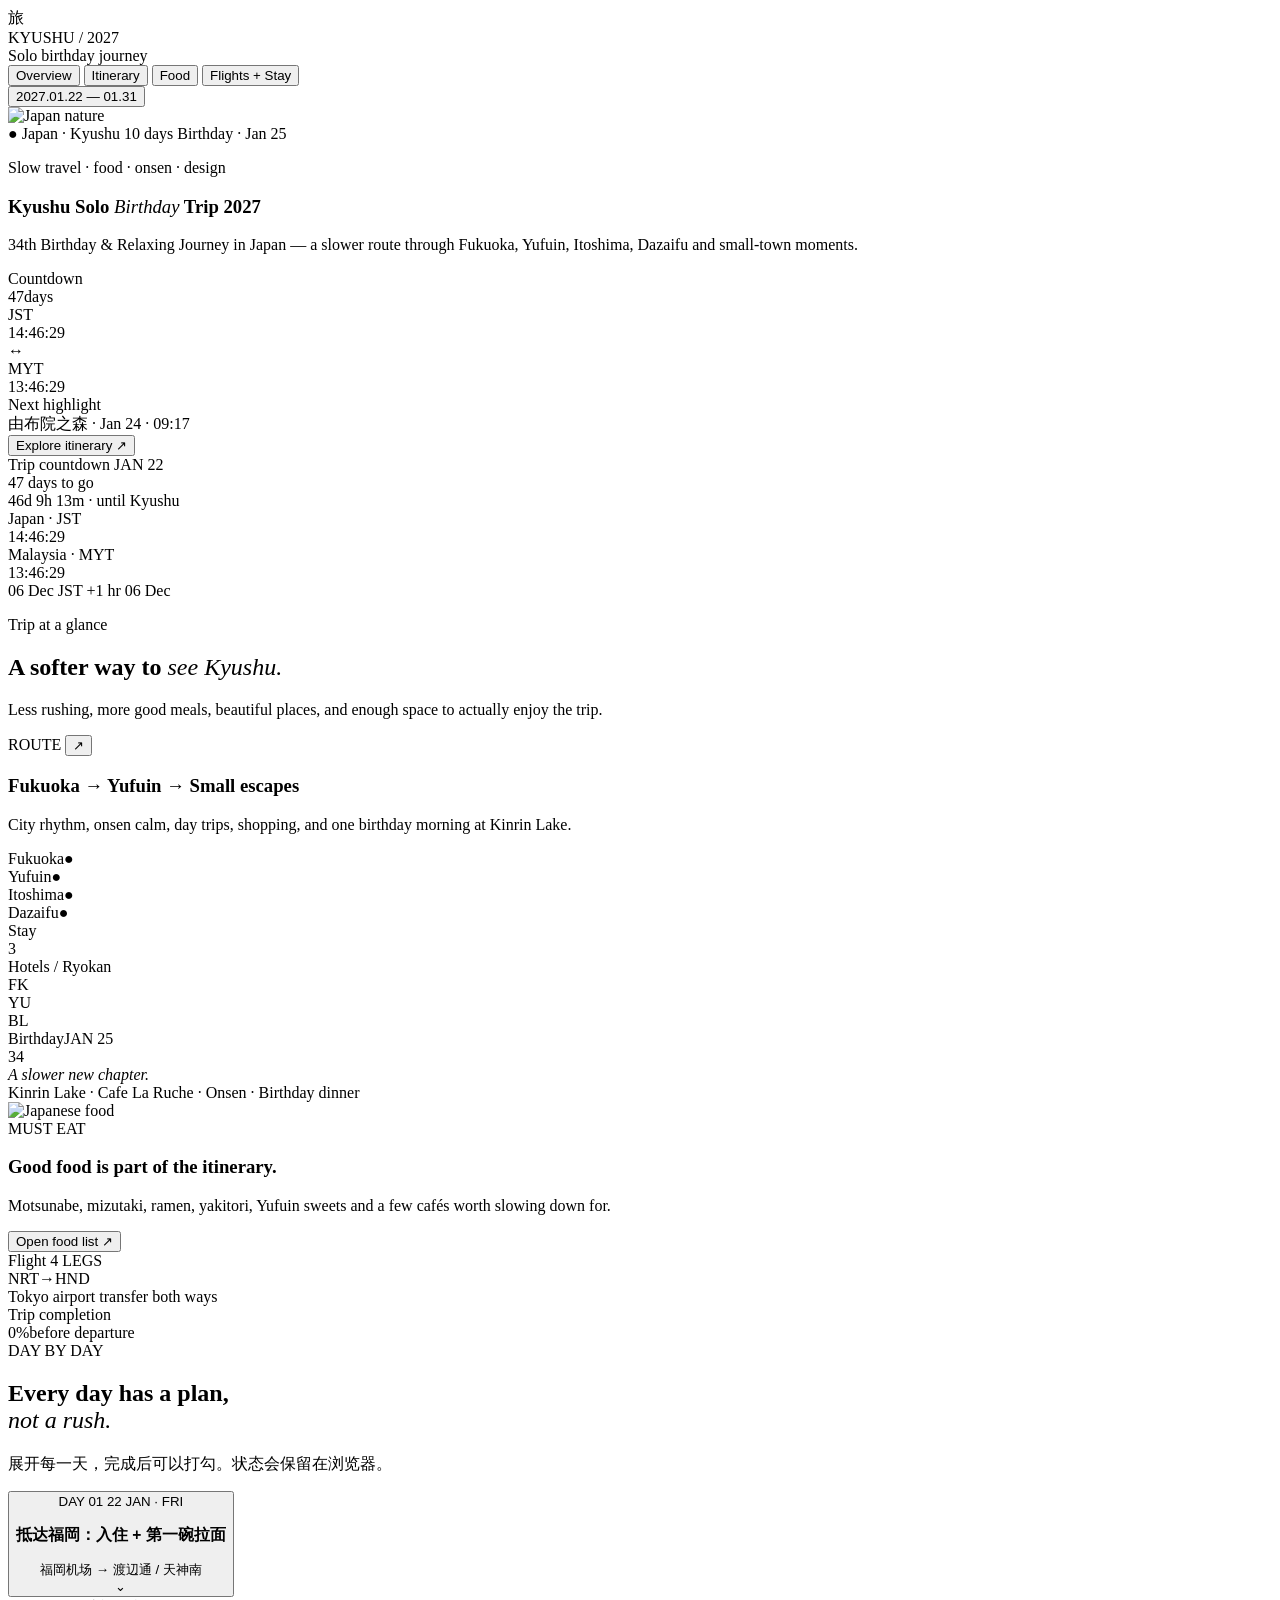
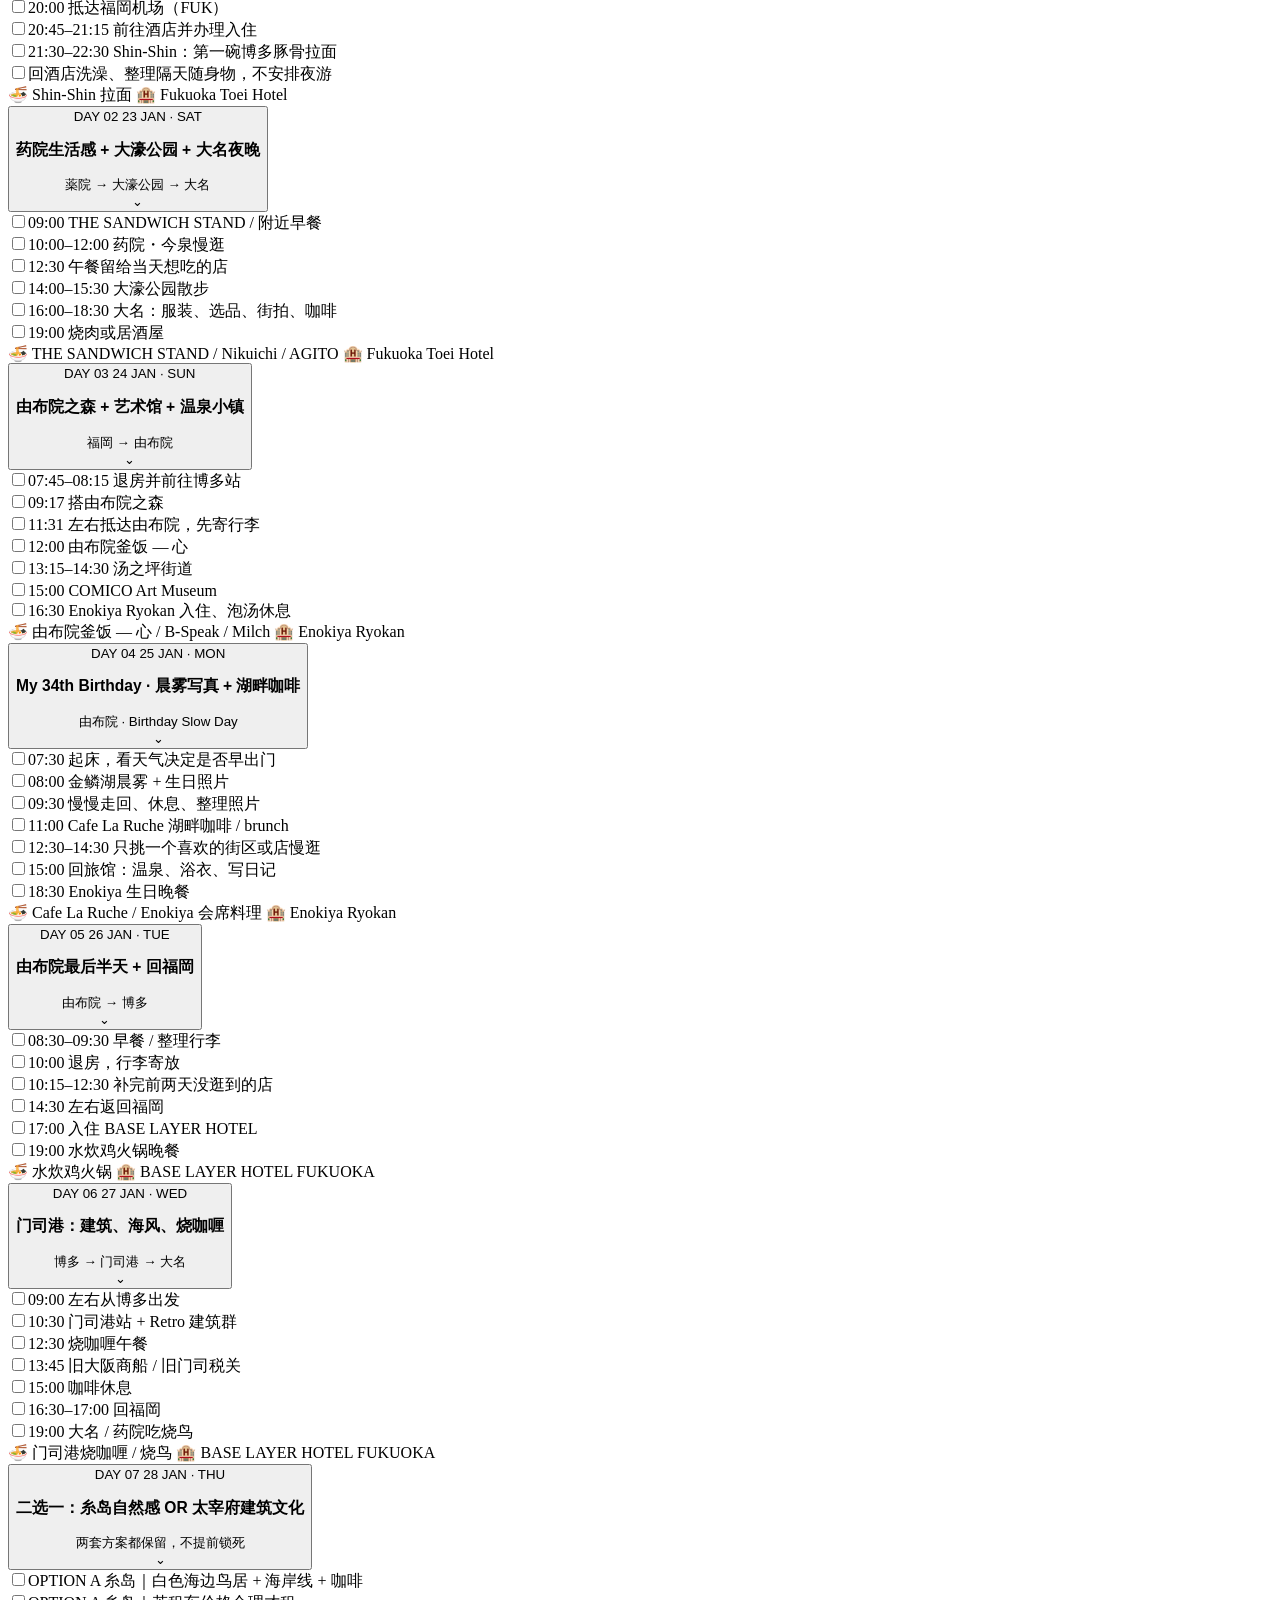
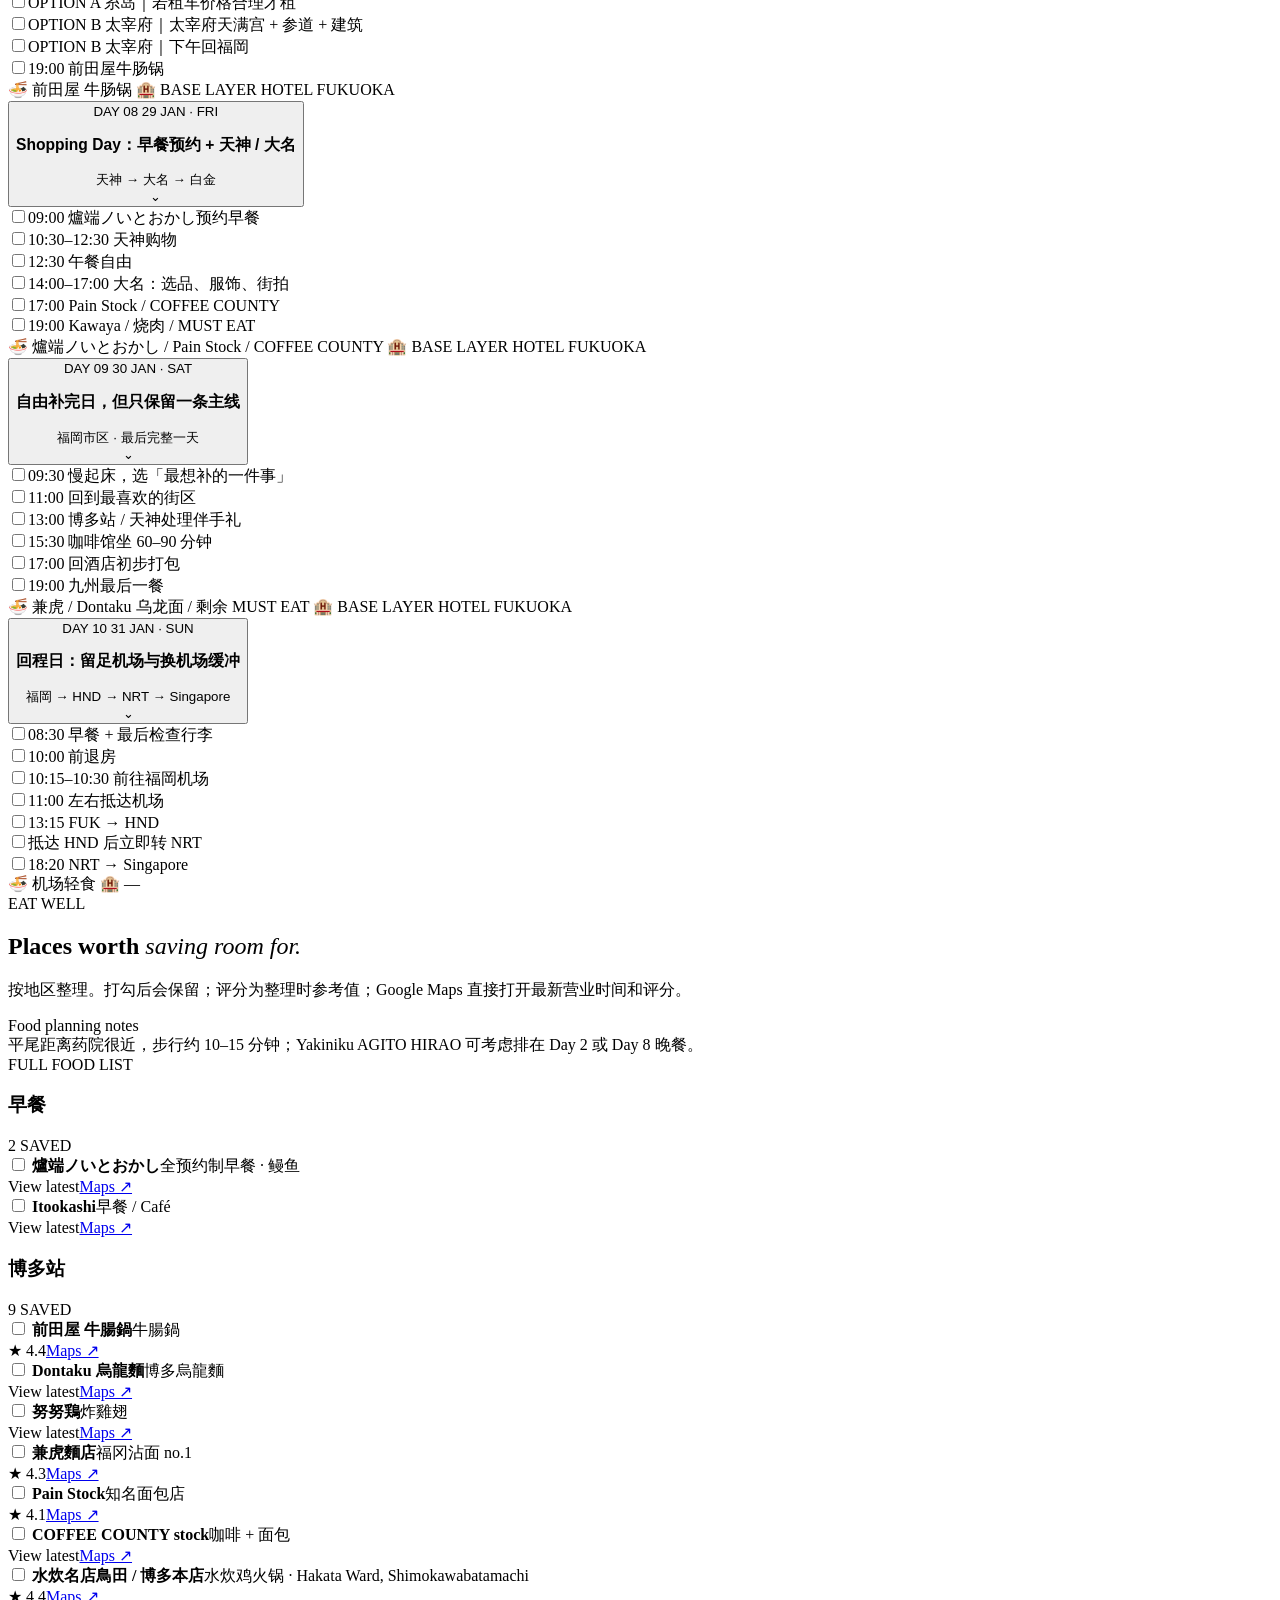
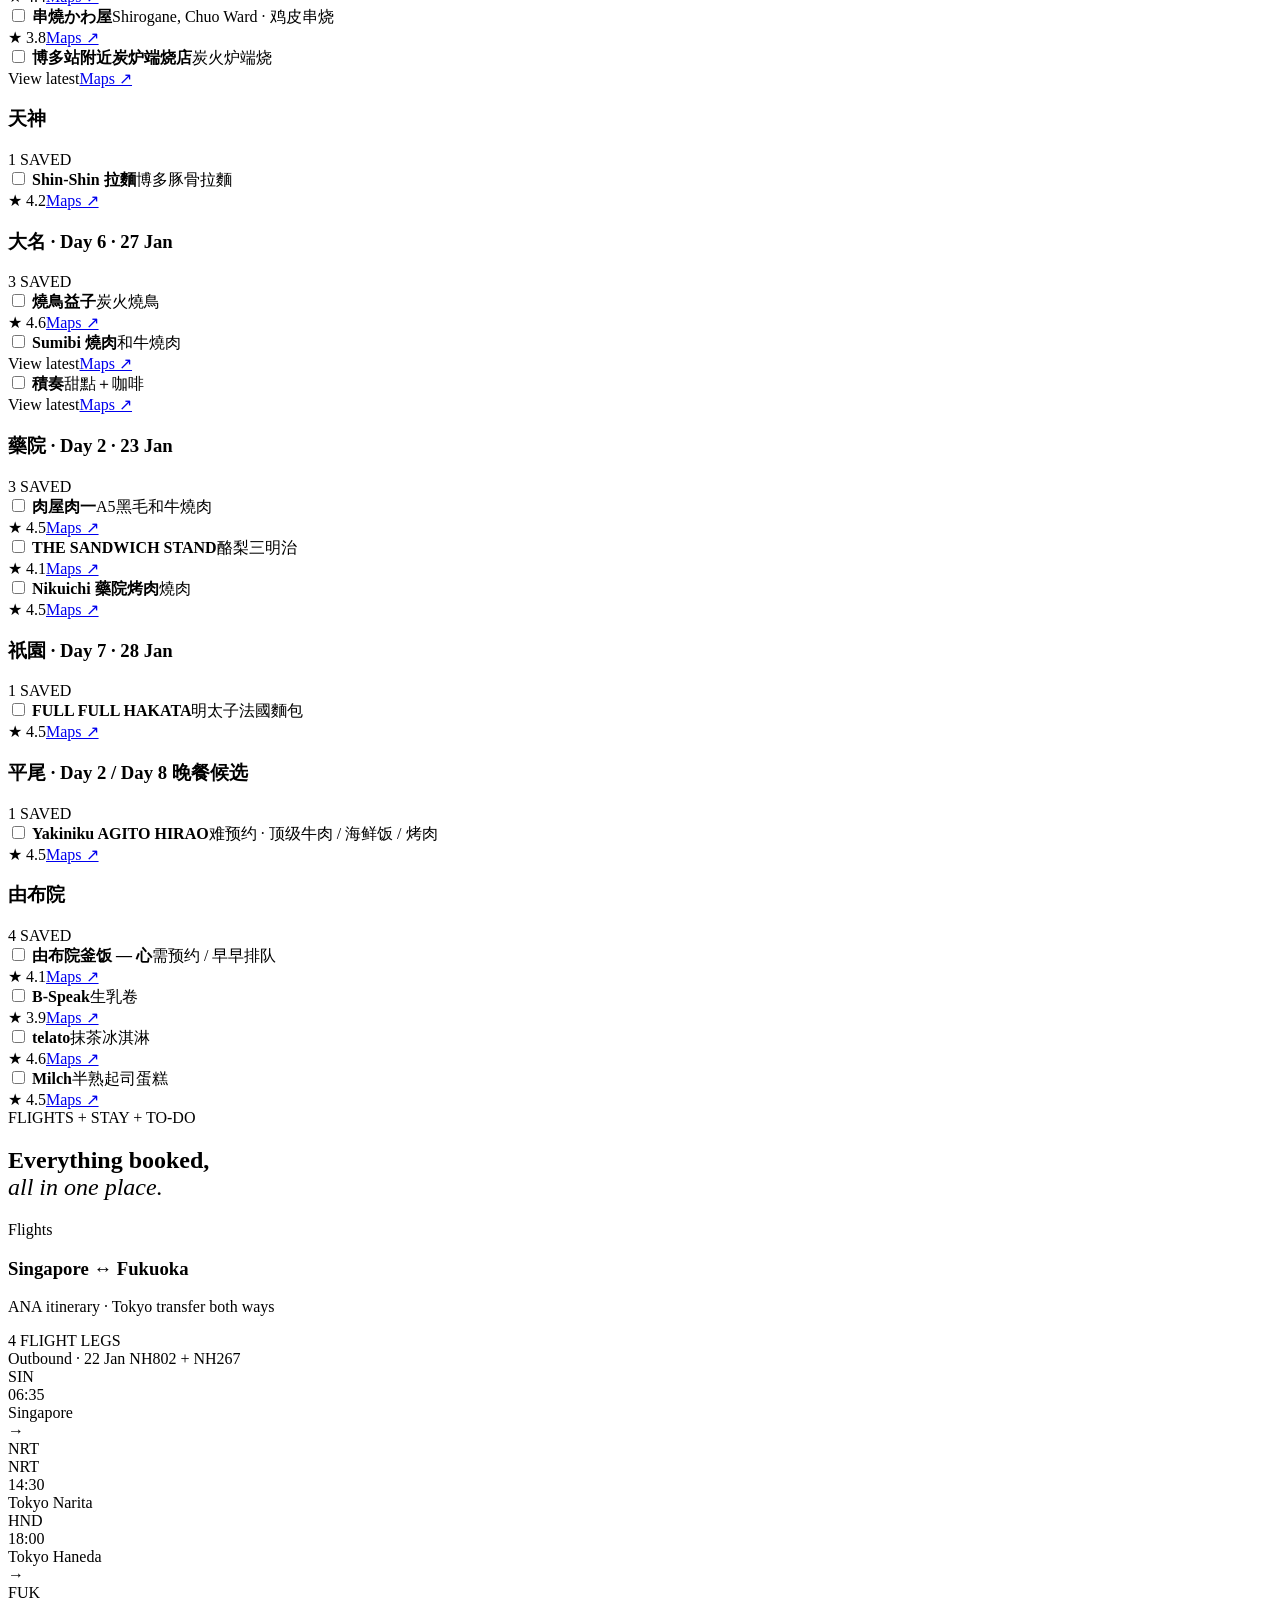
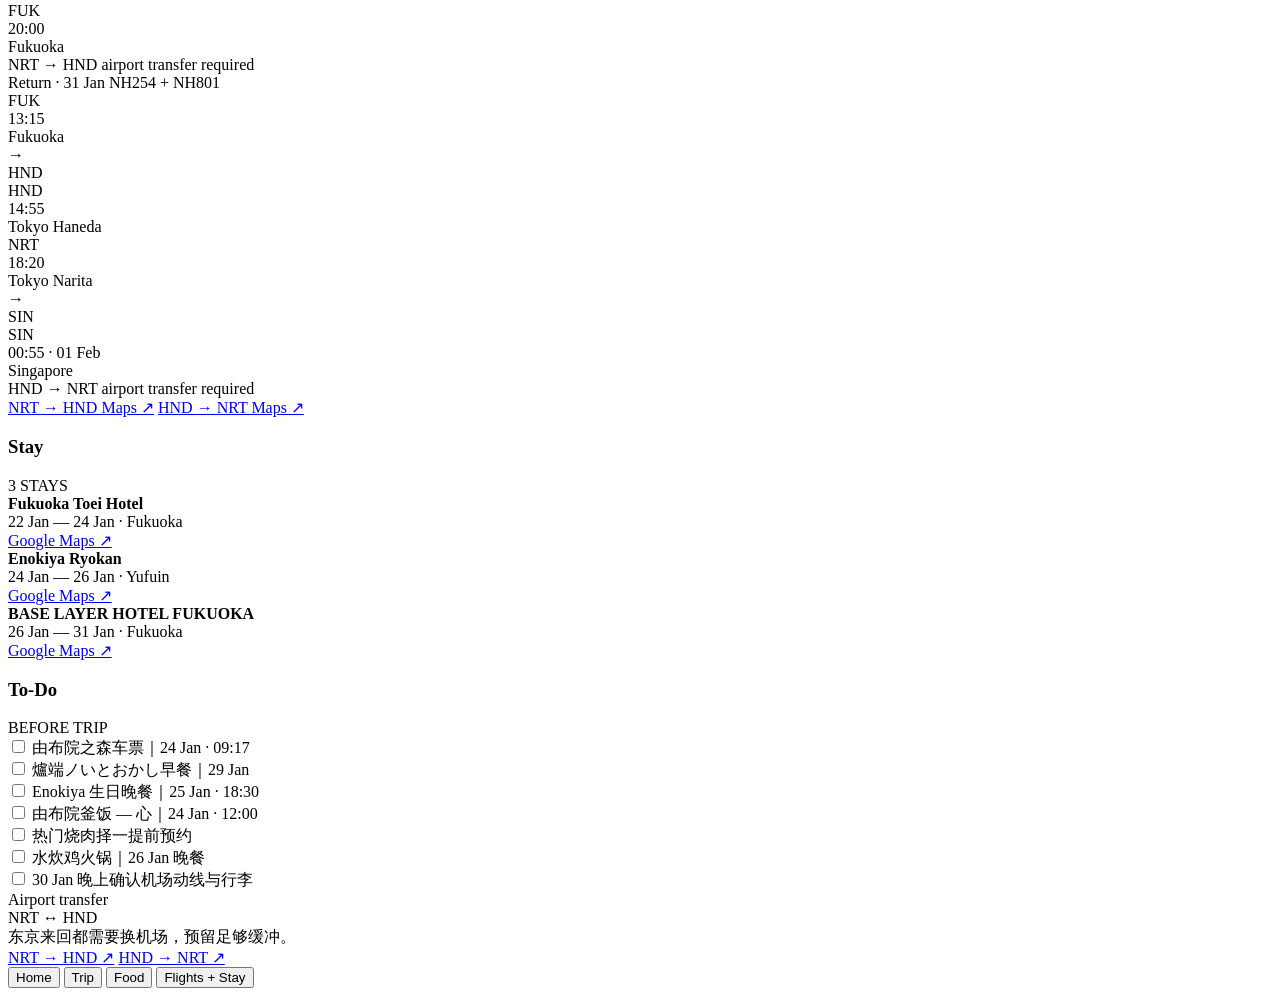
==== commit 2fcbf44c: "Fix countdown, dual clocks, and food ratings" ====
--- a/index.html
+++ b/index.html
@@ -1 +1,620 @@
-<!DOCTYPE html><html lang="zh-Hans"><head><meta charset="UTF-8"><meta name="viewport" content="width=device-width, initial-scale=1, viewport-fit=cover"><meta name="theme-color" content="#F6F6F4"><title>Kyushu Solo Trip 2027 — Bento Preview</title><script src="https://cdn.tailwindcss.com"></script><script>tailwind.config = {theme: {extend: {colors: {cream: '#F6F6F4',ink: '#191919',muted: '#666666',lime: '#D8F864',line: '#EEEEEE'},fontFamily: {sans: ['Inter','ui-sans-serif','system-ui','sans-serif'],serif: ['Georgia','Times New Roman','serif']},borderRadius: {'4xl': '2rem'}}}}</script><style>html{scroll-behavior:smooth}body{-webkit-font-smoothing:antialiased}.glass{background:rgba(255,255,255,.72);backdrop-filter:blur(18px);-webkit-backdrop-filter:blur(18px)}.hero-overlay{background:linear-gradient(90deg,rgba(10,10,10,.56) 0%,rgba(10,10,10,.28) 45%,rgba(10,10,10,.08) 72%,rgba(10,10,10,.12) 100%)}.card-hover{transition:.25s ease}.card-hover:hover{transform:translateY(-3px)}.serif-italic{font-family:Georgia,'Times New Roman',serif;font-style:italic;font-weight:400}.soft-scroll::-webkit-scrollbar{display:none}.soft-scroll{-ms-overflow-style:none;scrollbar-width:none}.task.done label{text-decoration:line-through;opacity:.45}</style></head><body class="bg-cream text-ink font-sans"><div class="min-h-screen"><header class="sticky top-0 z-50 border-b border-black/5 bg-cream/90 backdrop-blur-xl"><div class="mx-auto flex max-w-[1480px] items-center justify-between px-5 py-4 md:px-8 lg:px-10"><div class="flex items-center gap-3"><div class="grid h-10 w-10 place-items-center rounded-full bg-ink text-sm font-black text-white">旅</div><div><div class="text-sm font-black tracking-tight">KYUSHU / 2027</div><div class="text-[10px] uppercase tracking-[.22em] text-muted">Solo birthday journey</div></div></div><nav class="hidden items-center gap-2 md:flex"><button class="nav-btn rounded-full bg-ink px-4 py-2 text-xs font-bold text-white" data-tab="overview">Overview</button><button class="nav-btn rounded-full px-4 py-2 text-xs font-bold text-muted hover:bg-white" data-tab="itinerary">Itinerary</button><button class="nav-btn rounded-full px-4 py-2 text-xs font-bold text-muted hover:bg-white" data-tab="food">Food</button><button class="nav-btn rounded-full px-4 py-2 text-xs font-bold text-muted hover:bg-white" data-tab="booking">Flights + Stay</button></nav><button class="rounded-full border border-black/10 bg-white px-4 py-2 text-xs font-bold">2027.01.22 — 01.31</button></div></header><main class="mx-auto max-w-[1480px] px-4 pb-28 pt-4 md:px-8 lg:px-10"><section id="overview" class="view"><section class="relative min-h-[620px] overflow-hidden rounded-[32px]"><img class="absolute inset-0 h-full w-full object-cover"src="https://images.unsplash.com/photo-1545569341-9eb8b30979d9?auto=format&fit=crop&w=2200&q=88"alt="Japan nature"><div class="hero-overlay absolute inset-0"></div><div class="relative z-10 flex min-h-[620px] flex-col justify-between p-6 md:p-10 lg:p-12"><div class="flex flex-wrap gap-2"><span class="glass rounded-full px-4 py-2 text-xs font-bold text-ink">● Japan · Kyushu</span><span class="glass rounded-full px-4 py-2 text-xs font-bold text-ink">10 days</span><span class="rounded-full bg-lime px-4 py-2 text-xs font-black text-ink">Birthday · Jan 25</span></div><div class="max-w-4xl pb-8"><p class="mb-4 text-xs font-bold uppercase tracking-[.2em] text-white/70">Slow travel · food · onsen · design</p><h1 class="max-w-4xl text-5xl font-black leading-[.9] tracking-[-.055em] text-white md:text-7xl lg:text-[92px]"><span class="block">Kyushu Solo</span><span class="block"><span class="serif-italic font-normal">Birthday</span> Trip 2027</span></h1><p class="mt-6 max-w-2xl text-sm leading-7 text-white/80 md:text-base">34th Birthday & Relaxing Journey in Japan — a slower route through Fukuoka, Yufuin, Itoshima, Dazaifu and small-town moments.</p></div><div class="grid grid-cols-2 gap-2 md:hidden"><div class="glass rounded-[18px] p-3 text-ink"><div class="text-[9px] font-black uppercase tracking-[.14em] text-muted">Countdown</div><div class="mt-1"><span id="countdown-days-mobile" class="text-2xl font-black">—</span><span class="ml-1 text-[10px] font-bold text-muted">days</span></div></div><div class="glass rounded-[18px] p-3 text-ink"><div class="flex items-center justify-between gap-2"><div><div class="text-[8px] font-black text-muted">JST</div><div id="jst-time-mobile" class="text-sm font-black">--:--</div></div><span class="text-[10px] text-muted">↔</span><div class="text-right"><div class="text-[8px] font-black text-muted">MYT</div><div id="myt-time-mobile" class="text-sm font-black">--:--</div></div></div></div></div><div class="flex flex-wrap items-end justify-between gap-4"><div class="glass rounded-[24px] p-4 text-ink"><div class="text-[10px] font-bold uppercase tracking-[.18em] text-muted">Next highlight</div><div class="mt-1 text-sm font-black">由布院之森 · Jan 24 · 09:17</div></div><button data-tab="itinerary" class="nav-btn flex items-center gap-3 rounded-full bg-lime px-5 py-3 text-sm font-black text-ink">Explore itinerary <span class="grid h-7 w-7 place-items-center rounded-full bg-ink text-white">↗</span></button></div></div><div class="absolute right-5 top-24 hidden w-[250px] space-y-3 md:block"><div class="glass rounded-[24px] p-4 text-ink"><div class="flex items-center justify-between"><span class="text-[10px] font-black uppercase tracking-[.16em] text-muted">Trip countdown</span><span class="rounded-full bg-lime px-2 py-1 text-[10px] font-black">JAN 22</span></div><div class="mt-3 flex items-end gap-2"><span id="countdown-days" class="text-4xl font-black tracking-[-.06em]">—</span><span class="mb-1 text-xs font-bold text-muted">days to go</span></div><div id="countdown-detail" class="mt-1 text-[10px] font-medium text-muted">Loading countdown…</div></div><div class="glass rounded-[24px] p-4 text-ink"><div class="grid grid-cols-[1fr_auto_1fr] items-center gap-3"><div><div class="text-[9px] font-black uppercase tracking-[.16em] text-muted">Japan · JST</div><div id="jst-time" class="mt-1 text-lg font-black tracking-[-.03em]">--:--</div></div><div class="h-8 w-px bg-black/10"></div><div class="text-right"><div class="text-[9px] font-black uppercase tracking-[.16em] text-muted">Malaysia · MYT</div><div id="myt-time" class="mt-1 text-lg font-black tracking-[-.03em]">--:--</div></div></div><div class="mt-2 flex items-center justify-between text-[9px] font-bold text-muted"><span id="jst-date">Japan</span><span class="rounded-full bg-white/70 px-2 py-1">JST +1 hr</span><span id="myt-date">Malaysia</span></div></div></div></section><section class="py-20"><div class="mb-10 flex flex-col justify-between gap-5 md:flex-row md:items-end"><div><p class="text-xs font-black uppercase tracking-[.2em] text-muted">Trip at a glance</p><h2 class="mt-3 max-w-3xl text-4xl font-black tracking-[-.045em] md:text-6xl">A softer way to<span class="serif-italic">see Kyushu.</span></h2></div><p class="max-w-md text-sm leading-6 text-muted">Less rushing, more good meals, beautiful places, and enough space to actually enjoy the trip.</p></div><div class="grid grid-cols-1 gap-6 md:grid-cols-4"><article class="card-hover rounded-[28px] border border-line bg-white p-6 md:col-span-2"><div class="flex items-start justify-between"><span class="rounded-full bg-lime px-3 py-1 text-[10px] font-black">ROUTE</span><button class="grid h-10 w-10 place-items-center rounded-full border border-black/10">↗</button></div><div class="mt-14 grid gap-6 md:grid-cols-[1.1fr_.9fr]"><div><h3 class="text-3xl font-black tracking-[-.04em]">Fukuoka → Yufuin → Small escapes</h3><p class="mt-4 text-sm leading-6 text-muted">City rhythm, onsen calm, day trips, shopping, and one birthday morning at Kinrin Lake.</p></div><div class="rounded-[22px] bg-[#F0F4EB] p-5"><div class="space-y-4 text-sm font-bold"><div class="flex justify-between"><span>Fukuoka</span><span>●</span></div><div class="flex justify-between"><span>Yufuin</span><span>●</span></div><div class="flex justify-between"><span>Itoshima</span><span>●</span></div><div class="flex justify-between"><span>Dazaifu</span><span>●</span></div></div></div></div></article><article class="card-hover rounded-[28px] border border-line bg-white p-6"><div class="text-xs font-black uppercase tracking-[.18em] text-muted">Stay</div><div class="mt-8 text-6xl font-black tracking-[-.08em]">3</div><div class="mt-2 text-sm font-bold">Hotels / Ryokan</div><div class="mt-7 flex -space-x-3"><div class="grid h-12 w-12 place-items-center rounded-full border-4 border-white bg-[#EAE7DE] text-xs font-bold">FK</div><div class="grid h-12 w-12 place-items-center rounded-full border-4 border-white bg-[#DDE8DF] text-xs font-bold">YU</div><div class="grid h-12 w-12 place-items-center rounded-full border-4 border-white bg-[#ECEAF2] text-xs font-bold">BL</div></div></article><article class="card-hover rounded-[28px] border border-line bg-ink p-6 text-white"><div class="flex items-center justify-between"><span class="text-xs font-black uppercase tracking-[.18em] text-white/60">Birthday</span><span class="rounded-full bg-lime px-3 py-1 text-[10px] font-black text-ink">JAN 25</span></div><div class="mt-12 text-5xl font-black tracking-[-.07em]">34</div><div class="mt-2 serif-italic text-2xl">A slower new chapter.</div><div class="mt-8 text-xs leading-5 text-white/55">Kinrin Lake · Cafe La Ruche · Onsen · Birthday dinner</div></article><article class="card-hover overflow-hidden rounded-[28px] border border-line bg-white md:col-span-2"><div class="grid md:grid-cols-2"><img class="h-72 w-full object-cover" src="https://images.unsplash.com/photo-1576675466969-38eeae4b41f6?auto=format&fit=crop&w=1200&q=85" alt="Japanese food"><div class="p-6"><span class="rounded-full bg-lime px-3 py-1 text-[10px] font-black">MUST EAT</span><h3 class="mt-7 text-3xl font-black tracking-[-.04em]">Good food is part of the itinerary.</h3><p class="mt-4 text-sm leading-6 text-muted">Motsunabe, mizutaki, ramen, yakitori, Yufuin sweets and a few cafés worth slowing down for.</p><button data-tab="food" class="nav-btn mt-7 rounded-full border border-black/10 px-4 py-2 text-xs font-black">Open food list ↗</button></div></div></article><article class="card-hover rounded-[28px] border border-line bg-white p-6"><div class="flex items-center justify-between"><span class="text-xs font-black uppercase tracking-[.18em] text-muted">Flight</span><span class="rounded-full bg-[#F2F2F2] px-3 py-1 text-[10px] font-black">4 LEGS</span></div><div class="mt-10"><div class="flex items-end justify-between"><span class="text-3xl font-black">NRT</span><span class="text-muted">→</span><span class="text-3xl font-black">HND</span></div><div class="mt-5 h-2 rounded-full bg-black/5"><div class="h-2 w-3/4 rounded-full bg-lime"></div></div><div class="mt-3 text-xs text-muted">Tokyo airport transfer both ways</div></div></article><article class="card-hover rounded-[28px] border border-line bg-white p-6"><div class="text-xs font-black uppercase tracking-[.18em] text-muted">Trip completion</div><div class="mt-8 flex items-end gap-2"><span class="text-5xl font-black tracking-[-.07em]">0%</span><span class="mb-2 text-xs text-muted">before departure</span></div><div class="mt-6 grid grid-cols-5 gap-2"><span class="h-16 rounded-xl bg-lime"></span><span class="h-10 self-end rounded-xl bg-[#ECECEC]"></span><span class="h-14 self-end rounded-xl bg-[#ECECEC]"></span><span class="h-8 self-end rounded-xl bg-[#ECECEC]"></span><span class="h-12 self-end rounded-xl bg-[#ECECEC]"></span></div></article></div></section></section><section id="itinerary" class="view hidden py-14"><div class="mb-10 grid gap-6 md:grid-cols-[1fr_auto] md:items-end"><div><span class="rounded-full bg-lime px-3 py-1 text-[10px] font-black">DAY BY DAY</span><h2 class="mt-4 text-4xl font-black tracking-[-.05em] md:text-6xl">Every day has a plan,<br><span class="serif-italic">not a rush.</span></h2></div><p class="max-w-sm text-sm leading-6 text-muted">展开每一天，完成后可以打勾。状态会保留在浏览器。</p></div><div id="days" class="grid grid-cols-1 gap-5 md:grid-cols-2"></div></section><section id="food" class="view hidden py-14"><div class="mb-10"><span class="rounded-full bg-lime px-3 py-1 text-[10px] font-black">EAT WELL</span><h2 class="mt-4 text-4xl font-black tracking-[-.05em] md:text-6xl">Places worth <span class="serif-italic">saving room for.</span></h2><p class="mt-4 max-w-2xl text-sm leading-6 text-muted">按地区整理。打勾后会保留；Google Maps 直接打开最新营业时间和评分。</p></div><div class="mb-6 rounded-[26px] border border-line bg-white p-5"><div class="flex flex-col gap-2 md:flex-row md:items-center md:justify-between"><div><div class="text-xs font-black uppercase tracking-[.18em] text-muted">Food planning notes</div><div class="mt-2 text-sm leading-6 text-muted">平尾距离药院很近，步行约 10–15 分钟；Yakiniku AGITO HIRAO 可考虑排在 Day 2 或 Day 8 晚餐。</div></div><span class="mt-2 w-fit rounded-full bg-lime px-3 py-2 text-[10px] font-black md:mt-0">FULL FOOD LIST</span></div></div><div id="foodAreas" class="grid grid-cols-1 gap-6 md:grid-cols-2"></div></section><section id="booking" class="view hidden py-14"><div class="mb-10"><span class="rounded-full bg-lime px-3 py-1 text-[10px] font-black">FLIGHTS + STAY + TO‑DO</span><h2 class="mt-4 text-4xl font-black tracking-[-.05em] md:text-6xl">Everything booked,<br><span class="serif-italic">all in one place.</span></h2></div><article class="mb-6 rounded-[28px] border border-line bg-white p-6"><div class="flex flex-col gap-4 md:flex-row md:items-end md:justify-between"><div><div class="text-xs font-black uppercase tracking-[.18em] text-muted">Flights</div><h3 class="mt-2 text-3xl font-black tracking-[-.04em]">Singapore ↔ Fukuoka</h3><p class="mt-2 text-sm text-muted">ANA itinerary · Tokyo transfer both ways</p></div><span class="w-fit rounded-full bg-lime px-3 py-2 text-[10px] font-black">4 FLIGHT LEGS</span></div><div class="mt-6 grid gap-4 md:grid-cols-2"><div class="rounded-[24px] bg-[#F8F8F6] p-5"><div class="mb-4 flex items-center justify-between"><span class="text-[10px] font-black uppercase tracking-[.16em] text-muted">Outbound · 22 Jan</span><span class="rounded-full bg-white px-3 py-1 text-[10px] font-black">NH802 + NH267</span></div><div class="grid grid-cols-[1fr_auto_1fr] items-center gap-3"><div><div class="text-2xl font-black">SIN</div><div class="mt-1 text-xs text-muted">06:35</div><div class="mt-1 text-[10px] text-muted">Singapore</div></div><div class="text-center"><div class="text-lg">→</div><div class="mt-1 text-[9px] font-bold text-muted">NRT</div></div><div class="text-right"><div class="text-2xl font-black">NRT</div><div class="mt-1 text-xs text-muted">14:30</div><div class="mt-1 text-[10px] text-muted">Tokyo Narita</div></div></div><div class="my-4 border-t border-black/5"></div><div class="grid grid-cols-[1fr_auto_1fr] items-center gap-3"><div><div class="text-2xl font-black">HND</div><div class="mt-1 text-xs text-muted">18:00</div><div class="mt-1 text-[10px] text-muted">Tokyo Haneda</div></div><div class="text-center"><div class="text-lg">→</div><div class="mt-1 text-[9px] font-bold text-muted">FUK</div></div><div class="text-right"><div class="text-2xl font-black">FUK</div><div class="mt-1 text-xs text-muted">20:00</div><div class="mt-1 text-[10px] text-muted">Fukuoka</div></div></div><div class="mt-4 rounded-2xl bg-white p-3 text-[11px] font-bold text-muted">NRT → HND airport transfer required</div></div><div class="rounded-[24px] bg-[#F8F8F6] p-5"><div class="mb-4 flex items-center justify-between"><span class="text-[10px] font-black uppercase tracking-[.16em] text-muted">Return · 31 Jan</span><span class="rounded-full bg-white px-3 py-1 text-[10px] font-black">NH254 + NH801</span></div><div class="grid grid-cols-[1fr_auto_1fr] items-center gap-3"><div><div class="text-2xl font-black">FUK</div><div class="mt-1 text-xs text-muted">13:15</div><div class="mt-1 text-[10px] text-muted">Fukuoka</div></div><div class="text-center"><div class="text-lg">→</div><div class="mt-1 text-[9px] font-bold text-muted">HND</div></div><div class="text-right"><div class="text-2xl font-black">HND</div><div class="mt-1 text-xs text-muted">14:55</div><div class="mt-1 text-[10px] text-muted">Tokyo Haneda</div></div></div><div class="my-4 border-t border-black/5"></div><div class="grid grid-cols-[1fr_auto_1fr] items-center gap-3"><div><div class="text-2xl font-black">NRT</div><div class="mt-1 text-xs text-muted">18:20</div><div class="mt-1 text-[10px] text-muted">Tokyo Narita</div></div><div class="text-center"><div class="text-lg">→</div><div class="mt-1 text-[9px] font-bold text-muted">SIN</div></div><div class="text-right"><div class="text-2xl font-black">SIN</div><div class="mt-1 text-xs text-muted">00:55 · 01 Feb</div><div class="mt-1 text-[10px] text-muted">Singapore</div></div></div><div class="mt-4 rounded-2xl bg-white p-3 text-[11px] font-bold text-muted">HND → NRT airport transfer required</div></div></div><div class="mt-5 flex flex-wrap gap-2"><a class="rounded-full bg-ink px-4 py-3 text-xs font-black text-white" href="https://www.google.com/maps/dir/?api=1&origin=Narita+International+Airport&destination=Haneda+Airport" target="_blank">NRT → HND Maps ↗</a><a class="rounded-full border border-black/10 px-4 py-3 text-xs font-black" href="https://www.google.com/maps/dir/?api=1&origin=Haneda+Airport&destination=Narita+International+Airport" target="_blank">HND → NRT Maps ↗</a></div></article><div class="grid grid-cols-1 gap-6 md:grid-cols-3"><article class="rounded-[28px] border border-line bg-white p-6 md:col-span-2"><div class="flex items-center justify-between"><h3 class="text-2xl font-black">Stay</h3><span class="rounded-full bg-[#F1F1EF] px-3 py-1 text-[10px] font-black">3 STAYS</span></div><div class="mt-5 space-y-3"><div class="rounded-[22px] bg-[#F7F7F5] p-5"><b>Fukuoka Toei Hotel</b><div class="mt-1 text-xs text-muted">22 Jan — 24 Jan · Fukuoka</div><a class="mt-4 inline-block rounded-full bg-white px-3 py-2 text-xs font-black" href="https://www.google.com/maps/search/?api=1&query=Fukuoka+Toei+Hotel" target="_blank">Google Maps ↗</a></div><div class="rounded-[22px] bg-[#F7F7F5] p-5"><b>Enokiya Ryokan</b><div class="mt-1 text-xs text-muted">24 Jan — 26 Jan · Yufuin</div><a class="mt-4 inline-block rounded-full bg-white px-3 py-2 text-xs font-black" href="https://www.google.com/maps/search/?api=1&query=Enokiya+Ryokan+Yufuin" target="_blank">Google Maps ↗</a></div><div class="rounded-[22px] bg-[#F7F7F5] p-5"><b>BASE LAYER HOTEL FUKUOKA</b><div class="mt-1 text-xs text-muted">26 Jan — 31 Jan · Fukuoka</div><a class="mt-4 inline-block rounded-full bg-white px-3 py-2 text-xs font-black" href="https://www.google.com/maps/search/?api=1&query=BASE+LAYER+HOTEL+FUKUOKA" target="_blank">Google Maps ↗</a></div></div></article><article class="rounded-[28px] border border-line bg-white p-6"><div class="flex items-center justify-between"><h3 class="text-2xl font-black">To‑Do</h3><span class="rounded-full bg-lime px-3 py-1 text-[10px] font-black">BEFORE TRIP</span></div><div id="memoList" class="mt-5 space-y-3"></div></article></div><article class="mt-6 rounded-[28px] bg-ink p-6 text-white"><div class="grid gap-6 md:grid-cols-[1fr_auto] md:items-center"><div><div class="text-xs font-black uppercase tracking-[.18em] text-white/50">Airport transfer</div><div class="mt-2 text-3xl font-black">NRT ↔ HND</div><div class="mt-2 text-sm text-white/60">东京来回都需要换机场，预留足够缓冲。</div></div><div class="flex flex-wrap gap-2"><a class="rounded-full bg-lime px-4 py-3 text-xs font-black text-ink" href="https://www.google.com/maps/dir/?api=1&origin=Narita+International+Airport&destination=Haneda+Airport" target="_blank">NRT → HND ↗</a><a class="rounded-full border border-white/20 px-4 py-3 text-xs font-black" href="https://www.google.com/maps/dir/?api=1&origin=Haneda+Airport&destination=Narita+International+Airport" target="_blank">HND → NRT ↗</a></div></div></article></section></main><nav class="fixed bottom-3 left-3 right-3 z-50 grid grid-cols-4 rounded-[22px] border border-black/10 bg-white/90 p-2 backdrop-blur-xl md:hidden"><button class="mobile-tab rounded-2xl bg-ink py-3 text-[11px] font-black text-white" data-tab="overview">Home</button><button class="mobile-tab rounded-2xl py-3 text-[11px] font-black text-muted" data-tab="itinerary">Trip</button><button class="mobile-tab rounded-2xl py-3 text-[11px] font-black text-muted" data-tab="food">Food</button><button class="mobile-tab rounded-2xl py-3 text-[11px] font-black text-muted" data-tab="booking">Flights + Stay</button></nav></div><script>const days=[[1,'22 JAN · FRI','抵达福岡：入住 + 第一碗拉面','福岡机场 → 渡辺通 / 天神南',['20:00 抵达福岡机场（FUK）','20:45–21:15 前往酒店并办理入住','21:30–22:30 Shin-Shin：第一碗博多豚骨拉面','回酒店洗澡、整理隔天随身物，不安排夜游'],'Shin-Shin 拉面','Fukuoka Toei Hotel'],[2,'23 JAN · SAT','药院生活感 + 大濠公园 + 大名夜晚','薬院 → 大濠公园 → 大名',['09:00 THE SANDWICH STAND / 附近早餐','10:00–12:00 药院・今泉慢逛','12:30 午餐留给当天想吃的店','14:00–15:30 大濠公园散步','16:00–18:30 大名：服装、选品、街拍、咖啡','19:00 烧肉或居酒屋'],'THE SANDWICH STAND / Nikuichi / AGITO','Fukuoka Toei Hotel'],[3,'24 JAN · SUN','由布院之森 + 艺术馆 + 温泉小镇','福岡 → 由布院',['07:45–08:15 退房并前往博多站','09:17 搭由布院之森','11:31 左右抵达由布院，先寄行李','12:00 由布院釜饭 — 心','13:15–14:30 汤之坪街道','15:00 COMICO Art Museum','16:30 Enokiya Ryokan 入住、泡汤休息'],'由布院釜饭 — 心 / B-Speak / Milch','Enokiya Ryokan'],[4,'25 JAN · MON','My 34th Birthday · 晨雾写真 + 湖畔咖啡','由布院 · Birthday Slow Day',['07:30 起床，看天气决定是否早出门','08:00 金鳞湖晨雾 + 生日照片','09:30 慢慢走回、休息、整理照片','11:00 Cafe La Ruche 湖畔咖啡 / brunch','12:30–14:30 只挑一个喜欢的街区或店慢逛','15:00 回旅馆：温泉、浴衣、写日记','18:30 Enokiya 生日晚餐'],'Cafe La Ruche / Enokiya 会席料理','Enokiya Ryokan'],[5,'26 JAN · TUE','由布院最后半天 + 回福岡','由布院 → 博多',['08:30–09:30 早餐 / 整理行李','10:00 退房，行李寄放','10:15–12:30 补完前两天没逛到的店','14:30 左右返回福岡','17:00 入住 BASE LAYER HOTEL','19:00 水炊鸡火锅晚餐'],'水炊鸡火锅','BASE LAYER HOTEL FUKUOKA'],[6,'27 JAN · WED','门司港：建筑、海风、烧咖喱','博多 → 门司港 → 大名',['09:00 左右从博多出发','10:30 门司港站 + Retro 建筑群','12:30 烧咖喱午餐','13:45 旧大阪商船 / 旧门司税关','15:00 咖啡休息','16:30–17:00 回福岡','19:00 大名 / 药院吃烧鸟'],'门司港烧咖喱 / 烧鸟','BASE LAYER HOTEL FUKUOKA'],[7,'28 JAN · THU','二选一：糸岛自然感 OR 太宰府建筑文化','两套方案都保留，不提前锁死',['OPTION A 糸岛｜白色海边鸟居 + 海岸线 + 咖啡','OPTION A 糸岛｜若租车价格合理才租','OPTION B 太宰府｜太宰府天满宫 + 参道 + 建筑','OPTION B 太宰府｜下午回福岡','19:00 前田屋牛肠锅'],'前田屋 牛肠锅','BASE LAYER HOTEL FUKUOKA'],[8,'29 JAN · FRI','Shopping Day：早餐预约 + 天神 / 大名','天神 → 大名 → 白金',['09:00 爐端ノいとおかし预约早餐','10:30–12:30 天神购物','12:30 午餐自由','14:00–17:00 大名：选品、服饰、街拍','17:00 Pain Stock / COFFEE COUNTY','19:00 Kawaya / 烧肉 / MUST EAT'],'爐端ノいとおかし / Pain Stock / COFFEE COUNTY','BASE LAYER HOTEL FUKUOKA'],[9,'30 JAN · SAT','自由补完日，但只保留一条主线','福岡市区 · 最后完整一天',['09:30 慢起床，选「最想补的一件事」','11:00 回到最喜欢的街区','13:00 博多站 / 天神处理伴手礼','15:30 咖啡馆坐 60–90 分钟','17:00 回酒店初步打包','19:00 九州最后一餐'],'兼虎 / Dontaku 乌龙面 / 剩余 MUST EAT','BASE LAYER HOTEL FUKUOKA'],[10,'31 JAN · SUN','回程日：留足机场与换机场缓冲','福岡 → HND → NRT → Singapore',['08:30 早餐 + 最后检查行李','10:00 前退房','10:15–10:30 前往福岡机场','11:00 左右抵达机场','13:15 FUK → HND','抵达 HND 后立即转 NRT','18:20 NRT → Singapore'],'机场轻食','—']];const dayWrap=document.getElementById('days');days.forEach(d=>{const el=document.createElement('article');el.className='overflow-hidden rounded-[28px] border border-line bg-white';if(d[0]===4) el.classList.add('ring-2','ring-lime');el.innerHTML=`<button class="day-head w-full p-5 text-left"><div class="flex items-start justify-between gap-4"><div><div class="mb-3 flex flex-wrap items-center gap-2"><span class="rounded-full ${d[0]===4?'bg-lime':'bg-[#F1F1EF]'} px-3 py-1 text-[10px] font-black">DAY ${String(d[0]).padStart(2,'0')}</span><span class="text-[10px] font-bold uppercase tracking-[.16em] text-muted">${d[1]}</span></div><h3 class="text-xl font-black tracking-[-.03em]">${d[2]}</h3><div class="mt-2 text-xs text-muted">${d[3]}</div></div><div class="grid h-10 w-10 shrink-0 place-items-center rounded-full border border-black/10">⌄</div></div></button><div class="day-body hidden border-t border-line p-5"><div class="space-y-2">${d[4].map((x,i)=>`<div class="task flex gap-3 rounded-2xl bg-[#F8F8F6] p-3"><input class="persist mt-0.5 h-4 w-4 accent-black" id="d${d[0]}-${i}" type="checkbox"><label class="text-xs leading-5" for="d${d[0]}-${i}">${x}</label></div>`).join('')}</div><div class="mt-4 flex flex-wrap gap-2"><span class="rounded-full bg-lime px-3 py-2 text-[10px] font-black">🍜 ${d[5]}</span><span class="rounded-full bg-[#F1F1EF] px-3 py-2 text-[10px] font-black">🏨 ${d[6]}</span></div></div>`;el.querySelector('.day-head').onclick=()=>el.querySelector('.day-body').classList.toggle('hidden');dayWrap.appendChild(el);});const foodGroups=[['早餐',[['爐端ノいとおかし','全预约制早餐 · 鳗鱼','—','爐端ノいとおかし 福岡'],['Itookashi','早餐 / Café','—','Itookashi Fukuoka']]],['博多站',[['前田屋 牛腸鍋','牛腸鍋','—','Maedaya Motsunabe Hakata'],['Dontaku 烏龍麵','博多烏龍麵','—','Dontaku Udon Hakata'],['努努鶏','炸雞翅','—','努努鶏 博多'],['兼虎麵店','福冈沾面 no.1','—','Ramen Kanetora Hakata'],['Pain Stock','知名面包店','—','Pain Stock Fukuoka'],['COFFEE COUNTY stock','咖啡 + 面包','—','COFFEE COUNTY stock Fukuoka'],['水炊名店鳥田 / 博多本店','水炊鸡火锅 · Hakata Ward, Shimokawabatamachi','—','博多水炊き とり田 博多本店'],['串燒かわ屋','Shirogane, Chuo Ward · 鸡皮串烧','—','かわ屋 白金店 福岡'],['博多站附近炭炉端烧店','炭火炉端烧','—','炭炉端 博多駅 福岡']]],['天神',[['Shin-Shin 拉麵','博多豚骨拉麵','—','Hakata Ramen ShinShin Tenjin Main Store']]],['大名 · Day 6 · 27 Jan',[['燒鳥益子','炭火燒鳥','—','Yakitori Masuko Fukuoka'],['Sumibi 燒肉','和牛燒肉','—','Sumibi Yakiniku Daimyo Fukuoka'],['積奏','甜點＋咖啡','—','積奏 福岡']]],['藥院 · Day 2 · 23 Jan',[['肉屋肉一','A5黑毛和牛燒肉','—','Nikuichi Yakuin Fukuoka'],['THE SANDWICH STAND','酪梨三明治','—','THE SANDWICH STAND Yakuin Fukuoka'],['Nikuichi 藥院烤肉','燒肉','—','Nikuichi Yakuin Fukuoka']]],['祇園 · Day 7 · 28 Jan',[['FULL FULL HAKATA','明太子法國麵包','—','The Full Full Hakata']]],['平尾 · Day 2 / Day 8 晚餐候选',[['Yakiniku AGITO HIRAO','难预约 · 顶级牛肉 / 海鲜饭 / 烤肉','—','Yakiniku AGITO HIRAO']]],['由布院',[['由布院釜饭 — 心','需预约 / 早早排队','—','Yufu Mabushi Shin Yufuin'],['B-Speak','生乳卷','—','B-speak Yufuin'],['telato','抹茶冰淇淋','—','telato Yufuin'],['Milch','半熟起司蛋糕','—','Milch Yufuin']]]];let fi=0;foodGroups.forEach((g,idx)=>{const card=document.createElement('article');card.className='overflow-hidden rounded-[28px] border border-line bg-white';card.innerHTML=`<div class="h-40 bg-cover bg-center" style="background-image:url('https://images.unsplash.com/photo-${['1504674900247-0877df9cc836','1553621042-f6e147245754','1555396273-367ea4eb4db5','1569050467447-ce54b3bbc37d'][idx]}?auto=format&fit=crop&w=1000&q=80')"></div><div class="p-5"><div class="mb-4 flex items-center justify-between"><h3 class="text-xl font-black">${g[0]}</h3><span class="rounded-full bg-lime px-3 py-1 text-[10px] font-black">${g[1].length} SAVED</span></div><div class="space-y-2">${g[1].map(f=>{const id='food-'+(++fi);return `<div class="task grid grid-cols-[18px_1fr_auto] gap-3 rounded-2xl bg-[#F8F8F6] p-3"><input class="persist mt-0.5 h-4 w-4 accent-black" id="${id}" type="checkbox"><label for="${id}"><b class="block text-xs">${f[0]}</b><span class="text-[10px] text-muted">${f[1]}</span></label><div class="text-right"><span class="rounded-full bg-white px-2 py-1 text-[10px] font-black">★ ${f[2]}</span><a class="mt-2 block text-[10px] font-black" href="https://www.google.com/maps/search/?api=1&query=${encodeURIComponent(f[3])}" target="_blank">Maps ↗</a></div></div>`}).join('')}</div></div>`;document.getElementById('foodAreas').appendChild(card);});const memos=['由布院之森车票｜24 Jan · 09:17','爐端ノいとおかし早餐｜29 Jan','Enokiya 生日晚餐｜25 Jan · 18:30','由布院釜饭 — 心｜24 Jan · 12:00','热门烧肉择一提前预约','水炊鸡火锅｜26 Jan 晚餐','30 Jan 晚上确认机场动线与行李'];document.getElementById('memoList').innerHTML=memos.map((x,i)=>`<div class="task flex gap-3 rounded-2xl bg-[#F8F8F6] p-3"><input class="persist mt-0.5 h-4 w-4 accent-black" id="m${i}" type="checkbox"><label class="text-xs leading-5" for="m${i}">${x}</label></div>`).join('');function activate(tab){document.querySelectorAll('.view').forEach(v=>v.classList.toggle('hidden',v.id!==tab));document.querySelectorAll('.nav-btn').forEach(b=>{const active=b.dataset.tab===tab;if(b.closest('nav')){b.classList.toggle('bg-ink',active);b.classList.toggle('text-white',active);b.classList.toggle('text-muted',!active);}});document.querySelectorAll('.mobile-tab').forEach(b=>{const active=b.dataset.tab===tab;b.classList.toggle('bg-ink',active);b.classList.toggle('text-white',active);b.classList.toggle('text-muted',!active);});localStorage.setItem('kyushu_bento_tab',tab);window.scrollTo({top:0,behavior:'smooth'});}document.querySelectorAll('[data-tab]').forEach(b=>b.addEventListener('click',()=>activate(b.dataset.tab)));const savedTab=localStorage.getItem('kyushu_bento_tab');if(savedTab) activate(savedTab);// Live trip countdown — target is the start of Jan 22, 2027 in Japan (JST)function updateCountdown(){const now = new Date();const tripStart = new Date('2027-01-22T00:00:00+09:00');const diff = tripStart - now;const desktopDays = document.getElementById('countdown-days');const mobileDays = document.getElementById('countdown-days-mobile');const detail = document.getElementById('countdown-detail');if(diff <= 0){if(desktopDays) desktopDays.textContent = '0';if(mobileDays) mobileDays.textContent = '0';if(detail) detail.textContent = 'The Kyushu journey has started ✦';return;}const totalDays = Math.ceil(diff / 86400000);const fullDays = Math.floor(diff / 86400000);const hours = Math.floor((diff % 86400000) / 3600000);const minutes = Math.floor((diff % 3600000) / 60000);if(desktopDays) desktopDays.textContent = totalDays;if(mobileDays) mobileDays.textContent = totalDays;if(detail) detail.textContent = `${fullDays}d ${hours}h ${minutes}m · until Kyushu`;}// Live compact dual clockfunction formatTimeForZone(timeZone){return new Intl.DateTimeFormat('en-GB',{timeZone,hour:'2-digit',minute:'2-digit',second:'2-digit',hour12:false}).format(new Date());}function formatDateForZone(timeZone){return new Intl.DateTimeFormat('en-GB',{timeZone,day:'2-digit',month:'short'}).format(new Date());}function updateClocks(){const jst = formatTimeForZone('Asia/Tokyo');const myt = formatTimeForZone('Asia/Kuala_Lumpur');const jstDate = formatDateForZone('Asia/Tokyo');const mytDate = formatDateForZone('Asia/Kuala_Lumpur');['jst-time','jst-time-mobile'].forEach(id=>{const el=document.getElementById(id); if(el) el.textContent=jst;});['myt-time','myt-time-mobile'].forEach(id=>{const el=document.getElementById(id); if(el) el.textContent=myt;});const jd=document.getElementById('jst-date'); if(jd) jd.textContent=jstDate;const md=document.getElementById('myt-date'); if(md) md.textContent=mytDate;}updateCountdown();updateClocks();setInterval(updateCountdown, 30000);setInterval(updateClocks, 1000);document.querySelectorAll('.persist').forEach(cb=>{const key='kyushu_check_'+cb.id;const saved=localStorage.getItem(key);if(saved!==null) cb.checked=saved==='1';const parent=cb.closest('.task');if(parent) parent.classList.toggle('done',cb.checked);cb.addEventListener('change',()=>{localStorage.setItem(key,cb.checked?'1':'0');if(parent) parent.classList.toggle('done',cb.checked);});});</script></body></html>+<!DOCTYPE html>
+<html lang="zh-Hans">
+<head>
+<meta charset="UTF-8">
+<meta name="viewport" content="width=device-width, initial-scale=1, viewport-fit=cover">
+<meta name="theme-color" content="#F6F6F4">
+<title>Kyushu Solo Trip 2027 — Bento Preview</title>
+<script src="https://cdn.tailwindcss.com"></script>
+<script>
+tailwind.config = {
+  theme: {
+    extend: {
+      colors: {
+        cream: '#F6F6F4',
+        ink: '#191919',
+        muted: '#666666',
+        lime: '#D8F864',
+        line: '#EEEEEE'
+      },
+      fontFamily: {
+        sans: ['Inter','ui-sans-serif','system-ui','sans-serif'],
+        serif: ['Georgia','Times New Roman','serif']
+      },
+      borderRadius: {
+        '4xl': '2rem'
+      }
+    }
+  }
+}
+</script>
+<style>
+  html{scroll-behavior:smooth}
+  body{-webkit-font-smoothing:antialiased}
+  .glass{background:rgba(255,255,255,.72);backdrop-filter:blur(18px);-webkit-backdrop-filter:blur(18px)}
+  .hero-overlay{background:linear-gradient(90deg,rgba(10,10,10,.56) 0%,rgba(10,10,10,.28) 45%,rgba(10,10,10,.08) 72%,rgba(10,10,10,.12) 100%)}
+  .card-hover{transition:.25s ease}
+  .card-hover:hover{transform:translateY(-3px)}
+  .serif-italic{font-family:Georgia,'Times New Roman',serif;font-style:italic;font-weight:400}
+  .soft-scroll::-webkit-scrollbar{display:none}.soft-scroll{-ms-overflow-style:none;scrollbar-width:none}
+  .task.done label{text-decoration:line-through;opacity:.45}
+</style>
+</head>
+
+<body class="bg-cream text-ink font-sans">
+<div class="min-h-screen">
+
+  <!-- Header -->
+  <header class="sticky top-0 z-50 border-b border-black/5 bg-cream/90 backdrop-blur-xl">
+    <div class="mx-auto flex max-w-[1480px] items-center justify-between px-5 py-4 md:px-8 lg:px-10">
+      <div class="flex items-center gap-3">
+        <div class="grid h-10 w-10 place-items-center rounded-full bg-ink text-sm font-black text-white">旅</div>
+        <div>
+          <div class="text-sm font-black tracking-tight">KYUSHU / 2027</div>
+          <div class="text-[10px] uppercase tracking-[.22em] text-muted">Solo birthday journey</div>
+        </div>
+      </div>
+
+      <nav class="hidden items-center gap-2 md:flex">
+        <button class="nav-btn rounded-full bg-ink px-4 py-2 text-xs font-bold text-white" data-tab="overview">Overview</button>
+        <button class="nav-btn rounded-full px-4 py-2 text-xs font-bold text-muted hover:bg-white" data-tab="itinerary">Itinerary</button>
+        <button class="nav-btn rounded-full px-4 py-2 text-xs font-bold text-muted hover:bg-white" data-tab="food">Food</button>
+        <button class="nav-btn rounded-full px-4 py-2 text-xs font-bold text-muted hover:bg-white" data-tab="booking">Flights + Stay</button>
+      </nav>
+
+      <button class="rounded-full border border-black/10 bg-white px-4 py-2 text-xs font-bold">
+        2027.01.22 — 01.31
+      </button>
+    </div>
+  </header>
+
+  <main class="mx-auto max-w-[1480px] px-4 pb-28 pt-4 md:px-8 lg:px-10">
+
+    <!-- OVERVIEW -->
+    <section id="overview" class="view">
+      <!-- Hero -->
+      <section class="relative min-h-[620px] overflow-hidden rounded-[32px]">
+        <img class="absolute inset-0 h-full w-full object-cover"
+             src="https://images.unsplash.com/photo-1545569341-9eb8b30979d9?auto=format&fit=crop&w=2200&q=88"
+             alt="Japan nature">
+        <div class="hero-overlay absolute inset-0"></div>
+
+        <div class="relative z-10 flex min-h-[620px] flex-col justify-between p-6 md:p-10 lg:p-12">
+          <div class="flex flex-wrap gap-2">
+            <span class="glass rounded-full px-4 py-2 text-xs font-bold text-ink">● Japan · Kyushu</span>
+            <span class="glass rounded-full px-4 py-2 text-xs font-bold text-ink">10 days</span>
+            <span class="rounded-full bg-lime px-4 py-2 text-xs font-black text-ink">Birthday · Jan 25</span>
+          </div>
+
+          <div class="max-w-4xl pb-8">
+            <p class="mb-4 text-xs font-bold uppercase tracking-[.2em] text-white/70">Slow travel · food · onsen · design</p>
+            <h1 class="max-w-4xl text-5xl font-black leading-[.9] tracking-[-.055em] text-white md:text-7xl lg:text-[92px]">
+              <span class="block">Kyushu Solo</span>
+              <span class="block"><span class="serif-italic font-normal">Birthday</span> Trip 2027</span>
+            </h1>
+            <p class="mt-6 max-w-2xl text-sm leading-7 text-white/80 md:text-base">
+              34th Birthday & Relaxing Journey in Japan — a slower route through Fukuoka, Yufuin, Itoshima, Dazaifu and small-town moments.
+            </p>
+          </div>
+
+          <div class="grid grid-cols-2 gap-2 md:hidden">
+            <div class="glass rounded-[18px] p-3 text-ink">
+              <div class="text-[9px] font-black uppercase tracking-[.14em] text-muted">Countdown</div>
+              <div class="mt-1"><span id="countdown-days-mobile" class="text-2xl font-black">—</span><span class="ml-1 text-[10px] font-bold text-muted">days</span></div>
+            </div>
+            <div class="glass rounded-[18px] p-3 text-ink">
+              <div class="flex items-center justify-between gap-2">
+                <div><div class="text-[8px] font-black text-muted">JST</div><div id="jst-time-mobile" class="text-sm font-black">--:--</div></div>
+                <span class="text-[10px] text-muted">↔</span>
+                <div class="text-right"><div class="text-[8px] font-black text-muted">MYT</div><div id="myt-time-mobile" class="text-sm font-black">--:--</div></div>
+              </div>
+            </div>
+          </div>
+
+          <div class="flex flex-wrap items-end justify-between gap-4">
+            <div class="glass rounded-[24px] p-4 text-ink">
+              <div class="text-[10px] font-bold uppercase tracking-[.18em] text-muted">Next highlight</div>
+              <div class="mt-1 text-sm font-black">由布院之森 · Jan 24 · 09:17</div>
+            </div>
+            <button data-tab="itinerary" class="nav-btn flex items-center gap-3 rounded-full bg-lime px-5 py-3 text-sm font-black text-ink">
+              Explore itinerary <span class="grid h-7 w-7 place-items-center rounded-full bg-ink text-white">↗</span>
+            </button>
+          </div>
+        </div>
+
+        <div class="absolute right-5 top-24 hidden w-[250px] space-y-3 md:block">
+          <!-- Compact countdown widget -->
+          <div class="glass rounded-[24px] p-4 text-ink">
+            <div class="flex items-center justify-between">
+              <span class="text-[10px] font-black uppercase tracking-[.16em] text-muted">Trip countdown</span>
+              <span class="rounded-full bg-lime px-2 py-1 text-[10px] font-black">JAN 22</span>
+            </div>
+            <div class="mt-3 flex items-end gap-2">
+              <span id="countdown-days" class="text-4xl font-black tracking-[-.06em]">—</span>
+              <span class="mb-1 text-xs font-bold text-muted">days to go</span>
+            </div>
+            <div id="countdown-detail" class="mt-1 text-[10px] font-medium text-muted">Loading countdown…</div>
+          </div>
+
+          <!-- Compact dual clock -->
+          <div class="glass rounded-[24px] p-4 text-ink">
+            <div class="grid grid-cols-[1fr_auto_1fr] items-center gap-3">
+              <div>
+                <div class="text-[9px] font-black uppercase tracking-[.16em] text-muted">Japan · JST</div>
+                <div id="jst-time" class="mt-1 text-lg font-black tracking-[-.03em]">--:--</div>
+              </div>
+              <div class="h-8 w-px bg-black/10"></div>
+              <div class="text-right">
+                <div class="text-[9px] font-black uppercase tracking-[.16em] text-muted">Malaysia · MYT</div>
+                <div id="myt-time" class="mt-1 text-lg font-black tracking-[-.03em]">--:--</div>
+              </div>
+            </div>
+            <div class="mt-2 flex items-center justify-between text-[9px] font-bold text-muted">
+              <span id="jst-date">Japan</span>
+              <span class="rounded-full bg-white/70 px-2 py-1">JST +1 hr</span>
+              <span id="myt-date">Malaysia</span>
+            </div>
+          </div>
+
+        </div>
+      </section>
+
+      <!-- Bento -->
+      <section class="py-20">
+        <div class="mb-10 flex flex-col justify-between gap-5 md:flex-row md:items-end">
+          <div>
+            <p class="text-xs font-black uppercase tracking-[.2em] text-muted">Trip at a glance</p>
+            <h2 class="mt-3 max-w-3xl text-4xl font-black tracking-[-.045em] md:text-6xl">
+              A softer way to
+              <span class="serif-italic">see Kyushu.</span>
+            </h2>
+          </div>
+          <p class="max-w-md text-sm leading-6 text-muted">Less rushing, more good meals, beautiful places, and enough space to actually enjoy the trip.</p>
+        </div>
+
+        <div class="grid grid-cols-1 gap-6 md:grid-cols-4">
+          <article class="card-hover rounded-[28px] border border-line bg-white p-6 md:col-span-2">
+            <div class="flex items-start justify-between">
+              <span class="rounded-full bg-lime px-3 py-1 text-[10px] font-black">ROUTE</span>
+              <button class="grid h-10 w-10 place-items-center rounded-full border border-black/10">↗</button>
+            </div>
+            <div class="mt-14 grid gap-6 md:grid-cols-[1.1fr_.9fr]">
+              <div>
+                <h3 class="text-3xl font-black tracking-[-.04em]">Fukuoka → Yufuin → Small escapes</h3>
+                <p class="mt-4 text-sm leading-6 text-muted">City rhythm, onsen calm, day trips, shopping, and one birthday morning at Kinrin Lake.</p>
+              </div>
+              <div class="rounded-[22px] bg-[#F0F4EB] p-5">
+                <div class="space-y-4 text-sm font-bold">
+                  <div class="flex justify-between"><span>Fukuoka</span><span>●</span></div>
+                  <div class="flex justify-between"><span>Yufuin</span><span>●</span></div>
+                  <div class="flex justify-between"><span>Itoshima</span><span>●</span></div>
+                  <div class="flex justify-between"><span>Dazaifu</span><span>●</span></div>
+                </div>
+              </div>
+            </div>
+          </article>
+
+          <article class="card-hover rounded-[28px] border border-line bg-white p-6">
+            <div class="text-xs font-black uppercase tracking-[.18em] text-muted">Stay</div>
+            <div class="mt-8 text-6xl font-black tracking-[-.08em]">3</div>
+            <div class="mt-2 text-sm font-bold">Hotels / Ryokan</div>
+            <div class="mt-7 flex -space-x-3">
+              <div class="grid h-12 w-12 place-items-center rounded-full border-4 border-white bg-[#EAE7DE] text-xs font-bold">FK</div>
+              <div class="grid h-12 w-12 place-items-center rounded-full border-4 border-white bg-[#DDE8DF] text-xs font-bold">YU</div>
+              <div class="grid h-12 w-12 place-items-center rounded-full border-4 border-white bg-[#ECEAF2] text-xs font-bold">BL</div>
+            </div>
+          </article>
+
+          <article class="card-hover rounded-[28px] border border-line bg-ink p-6 text-white">
+            <div class="flex items-center justify-between"><span class="text-xs font-black uppercase tracking-[.18em] text-white/60">Birthday</span><span class="rounded-full bg-lime px-3 py-1 text-[10px] font-black text-ink">JAN 25</span></div>
+            <div class="mt-12 text-5xl font-black tracking-[-.07em]">34</div>
+            <div class="mt-2 serif-italic text-2xl">A slower new chapter.</div>
+            <div class="mt-8 text-xs leading-5 text-white/55">Kinrin Lake · Cafe La Ruche · Onsen · Birthday dinner</div>
+          </article>
+
+          <article class="card-hover overflow-hidden rounded-[28px] border border-line bg-white md:col-span-2">
+            <div class="grid md:grid-cols-2">
+              <img class="h-72 w-full object-cover" src="https://images.unsplash.com/photo-1576675466969-38eeae4b41f6?auto=format&fit=crop&w=1200&q=85" alt="Japanese food">
+              <div class="p-6">
+                <span class="rounded-full bg-lime px-3 py-1 text-[10px] font-black">MUST EAT</span>
+                <h3 class="mt-7 text-3xl font-black tracking-[-.04em]">Good food is part of the itinerary.</h3>
+                <p class="mt-4 text-sm leading-6 text-muted">Motsunabe, mizutaki, ramen, yakitori, Yufuin sweets and a few cafés worth slowing down for.</p>
+                <button data-tab="food" class="nav-btn mt-7 rounded-full border border-black/10 px-4 py-2 text-xs font-black">Open food list ↗</button>
+              </div>
+            </div>
+          </article>
+
+          <article class="card-hover rounded-[28px] border border-line bg-white p-6">
+            <div class="flex items-center justify-between">
+              <span class="text-xs font-black uppercase tracking-[.18em] text-muted">Flight</span>
+              <span class="rounded-full bg-[#F2F2F2] px-3 py-1 text-[10px] font-black">4 LEGS</span>
+            </div>
+            <div class="mt-10">
+              <div class="flex items-end justify-between"><span class="text-3xl font-black">NRT</span><span class="text-muted">→</span><span class="text-3xl font-black">HND</span></div>
+              <div class="mt-5 h-2 rounded-full bg-black/5"><div class="h-2 w-3/4 rounded-full bg-lime"></div></div>
+              <div class="mt-3 text-xs text-muted">Tokyo airport transfer both ways</div>
+            </div>
+          </article>
+
+          <article class="card-hover rounded-[28px] border border-line bg-white p-6">
+            <div class="text-xs font-black uppercase tracking-[.18em] text-muted">Trip completion</div>
+            <div class="mt-8 flex items-end gap-2"><span class="text-5xl font-black tracking-[-.07em]">0%</span><span class="mb-2 text-xs text-muted">before departure</span></div>
+            <div class="mt-6 grid grid-cols-5 gap-2">
+              <span class="h-16 rounded-xl bg-lime"></span><span class="h-10 self-end rounded-xl bg-[#ECECEC]"></span><span class="h-14 self-end rounded-xl bg-[#ECECEC]"></span><span class="h-8 self-end rounded-xl bg-[#ECECEC]"></span><span class="h-12 self-end rounded-xl bg-[#ECECEC]"></span>
+            </div>
+          </article>
+        </div>
+      </section>
+    </section>
+
+    <!-- ITINERARY -->
+    <section id="itinerary" class="view hidden py-14">
+      <div class="mb-10 grid gap-6 md:grid-cols-[1fr_auto] md:items-end">
+        <div>
+          <span class="rounded-full bg-lime px-3 py-1 text-[10px] font-black">DAY BY DAY</span>
+          <h2 class="mt-4 text-4xl font-black tracking-[-.05em] md:text-6xl">Every day has a plan,<br><span class="serif-italic">not a rush.</span></h2>
+        </div>
+        <p class="max-w-sm text-sm leading-6 text-muted">展开每一天，完成后可以打勾。状态会保留在浏览器。</p>
+      </div>
+      <div id="days" class="grid grid-cols-1 gap-5 md:grid-cols-2"></div>
+    </section>
+
+    <!-- FOOD -->
+    <section id="food" class="view hidden py-14">
+      <div class="mb-10">
+        <span class="rounded-full bg-lime px-3 py-1 text-[10px] font-black">EAT WELL</span>
+        <h2 class="mt-4 text-4xl font-black tracking-[-.05em] md:text-6xl">Places worth <span class="serif-italic">saving room for.</span></h2>
+        <p class="mt-4 max-w-2xl text-sm leading-6 text-muted">按地区整理。打勾后会保留；评分为整理时参考值；Google Maps 直接打开最新营业时间和评分。</p>
+      </div>
+      <div class="mb-6 rounded-[26px] border border-line bg-white p-5">
+      <div class="flex flex-col gap-2 md:flex-row md:items-center md:justify-between">
+        <div>
+          <div class="text-xs font-black uppercase tracking-[.18em] text-muted">Food planning notes</div>
+          <div class="mt-2 text-sm leading-6 text-muted">平尾距离药院很近，步行约 10–15 分钟；Yakiniku AGITO HIRAO 可考虑排在 Day 2 或 Day 8 晚餐。</div>
+        </div>
+        <span class="mt-2 w-fit rounded-full bg-lime px-3 py-2 text-[10px] font-black md:mt-0">FULL FOOD LIST</span>
+      </div>
+    </div>
+    <div id="foodAreas" class="grid grid-cols-1 gap-6 md:grid-cols-2"></div>
+    </section>
+
+    <!-- BOOKING -->
+    <section id="booking" class="view hidden py-14">
+      <div class="mb-10">
+        <span class="rounded-full bg-lime px-3 py-1 text-[10px] font-black">FLIGHTS + STAY + TO‑DO</span>
+        <h2 class="mt-4 text-4xl font-black tracking-[-.05em] md:text-6xl">Everything booked,<br><span class="serif-italic">all in one place.</span></h2>
+      </div>
+
+      <article class="mb-6 rounded-[28px] border border-line bg-white p-6">
+        <div class="flex flex-col gap-4 md:flex-row md:items-end md:justify-between">
+          <div>
+            <div class="text-xs font-black uppercase tracking-[.18em] text-muted">Flights</div>
+            <h3 class="mt-2 text-3xl font-black tracking-[-.04em]">Singapore ↔ Fukuoka</h3>
+            <p class="mt-2 text-sm text-muted">ANA itinerary · Tokyo transfer both ways</p>
+          </div>
+          <span class="w-fit rounded-full bg-lime px-3 py-2 text-[10px] font-black">4 FLIGHT LEGS</span>
+        </div>
+
+        <div class="mt-6 grid gap-4 md:grid-cols-2">
+          <div class="rounded-[24px] bg-[#F8F8F6] p-5">
+            <div class="mb-4 flex items-center justify-between">
+              <span class="text-[10px] font-black uppercase tracking-[.16em] text-muted">Outbound · 22 Jan</span>
+              <span class="rounded-full bg-white px-3 py-1 text-[10px] font-black">NH802 + NH267</span>
+            </div>
+
+            <div class="grid grid-cols-[1fr_auto_1fr] items-center gap-3">
+              <div>
+                <div class="text-2xl font-black">SIN</div>
+                <div class="mt-1 text-xs text-muted">06:35</div>
+                <div class="mt-1 text-[10px] text-muted">Singapore</div>
+              </div>
+              <div class="text-center">
+                <div class="text-lg">→</div>
+                <div class="mt-1 text-[9px] font-bold text-muted">NRT</div>
+              </div>
+              <div class="text-right">
+                <div class="text-2xl font-black">NRT</div>
+                <div class="mt-1 text-xs text-muted">14:30</div>
+                <div class="mt-1 text-[10px] text-muted">Tokyo Narita</div>
+              </div>
+            </div>
+
+            <div class="my-4 border-t border-black/5"></div>
+
+            <div class="grid grid-cols-[1fr_auto_1fr] items-center gap-3">
+              <div>
+                <div class="text-2xl font-black">HND</div>
+                <div class="mt-1 text-xs text-muted">18:00</div>
+                <div class="mt-1 text-[10px] text-muted">Tokyo Haneda</div>
+              </div>
+              <div class="text-center">
+                <div class="text-lg">→</div>
+                <div class="mt-1 text-[9px] font-bold text-muted">FUK</div>
+              </div>
+              <div class="text-right">
+                <div class="text-2xl font-black">FUK</div>
+                <div class="mt-1 text-xs text-muted">20:00</div>
+                <div class="mt-1 text-[10px] text-muted">Fukuoka</div>
+              </div>
+            </div>
+
+            <div class="mt-4 rounded-2xl bg-white p-3 text-[11px] font-bold text-muted">NRT → HND airport transfer required</div>
+          </div>
+
+          <div class="rounded-[24px] bg-[#F8F8F6] p-5">
+            <div class="mb-4 flex items-center justify-between">
+              <span class="text-[10px] font-black uppercase tracking-[.16em] text-muted">Return · 31 Jan</span>
+              <span class="rounded-full bg-white px-3 py-1 text-[10px] font-black">NH254 + NH801</span>
+            </div>
+
+            <div class="grid grid-cols-[1fr_auto_1fr] items-center gap-3">
+              <div>
+                <div class="text-2xl font-black">FUK</div>
+                <div class="mt-1 text-xs text-muted">13:15</div>
+                <div class="mt-1 text-[10px] text-muted">Fukuoka</div>
+              </div>
+              <div class="text-center">
+                <div class="text-lg">→</div>
+                <div class="mt-1 text-[9px] font-bold text-muted">HND</div>
+              </div>
+              <div class="text-right">
+                <div class="text-2xl font-black">HND</div>
+                <div class="mt-1 text-xs text-muted">14:55</div>
+                <div class="mt-1 text-[10px] text-muted">Tokyo Haneda</div>
+              </div>
+            </div>
+
+            <div class="my-4 border-t border-black/5"></div>
+
+            <div class="grid grid-cols-[1fr_auto_1fr] items-center gap-3">
+              <div>
+                <div class="text-2xl font-black">NRT</div>
+                <div class="mt-1 text-xs text-muted">18:20</div>
+                <div class="mt-1 text-[10px] text-muted">Tokyo Narita</div>
+              </div>
+              <div class="text-center">
+                <div class="text-lg">→</div>
+                <div class="mt-1 text-[9px] font-bold text-muted">SIN</div>
+              </div>
+              <div class="text-right">
+                <div class="text-2xl font-black">SIN</div>
+                <div class="mt-1 text-xs text-muted">00:55 · 01 Feb</div>
+                <div class="mt-1 text-[10px] text-muted">Singapore</div>
+              </div>
+            </div>
+
+            <div class="mt-4 rounded-2xl bg-white p-3 text-[11px] font-bold text-muted">HND → NRT airport transfer required</div>
+          </div>
+        </div>
+
+        <div class="mt-5 flex flex-wrap gap-2">
+          <a class="rounded-full bg-ink px-4 py-3 text-xs font-black text-white" href="https://www.google.com/maps/dir/?api=1&origin=Narita+International+Airport&destination=Haneda+Airport" target="_blank">NRT → HND Maps ↗</a>
+          <a class="rounded-full border border-black/10 px-4 py-3 text-xs font-black" href="https://www.google.com/maps/dir/?api=1&origin=Haneda+Airport&destination=Narita+International+Airport" target="_blank">HND → NRT Maps ↗</a>
+        </div>
+      </article>
+
+      <div class="grid grid-cols-1 gap-6 md:grid-cols-3">
+        <article class="rounded-[28px] border border-line bg-white p-6 md:col-span-2">
+          <div class="flex items-center justify-between"><h3 class="text-2xl font-black">Stay</h3><span class="rounded-full bg-[#F1F1EF] px-3 py-1 text-[10px] font-black">3 STAYS</span></div>
+          <div class="mt-5 space-y-3">
+            <div class="rounded-[22px] bg-[#F7F7F5] p-5"><b>Fukuoka Toei Hotel</b><div class="mt-1 text-xs text-muted">22 Jan — 24 Jan · Fukuoka</div><a class="mt-4 inline-block rounded-full bg-white px-3 py-2 text-xs font-black" href="https://www.google.com/maps/search/?api=1&query=Fukuoka+Toei+Hotel" target="_blank">Google Maps ↗</a></div>
+            <div class="rounded-[22px] bg-[#F7F7F5] p-5"><b>Enokiya Ryokan</b><div class="mt-1 text-xs text-muted">24 Jan — 26 Jan · Yufuin</div><a class="mt-4 inline-block rounded-full bg-white px-3 py-2 text-xs font-black" href="https://www.google.com/maps/search/?api=1&query=Enokiya+Ryokan+Yufuin" target="_blank">Google Maps ↗</a></div>
+            <div class="rounded-[22px] bg-[#F7F7F5] p-5"><b>BASE LAYER HOTEL FUKUOKA</b><div class="mt-1 text-xs text-muted">26 Jan — 31 Jan · Fukuoka</div><a class="mt-4 inline-block rounded-full bg-white px-3 py-2 text-xs font-black" href="https://www.google.com/maps/search/?api=1&query=BASE+LAYER+HOTEL+FUKUOKA" target="_blank">Google Maps ↗</a></div>
+          </div>
+        </article>
+
+        <article class="rounded-[28px] border border-line bg-white p-6">
+          <div class="flex items-center justify-between"><h3 class="text-2xl font-black">To‑Do</h3><span class="rounded-full bg-lime px-3 py-1 text-[10px] font-black">BEFORE TRIP</span></div>
+          <div id="memoList" class="mt-5 space-y-3"></div>
+        </article>
+      </div>
+
+      <article class="mt-6 rounded-[28px] bg-ink p-6 text-white">
+        <div class="grid gap-6 md:grid-cols-[1fr_auto] md:items-center">
+          <div><div class="text-xs font-black uppercase tracking-[.18em] text-white/50">Airport transfer</div><div class="mt-2 text-3xl font-black">NRT ↔ HND</div><div class="mt-2 text-sm text-white/60">东京来回都需要换机场，预留足够缓冲。</div></div>
+          <div class="flex flex-wrap gap-2">
+            <a class="rounded-full bg-lime px-4 py-3 text-xs font-black text-ink" href="https://www.google.com/maps/dir/?api=1&origin=Narita+International+Airport&destination=Haneda+Airport" target="_blank">NRT → HND ↗</a>
+            <a class="rounded-full border border-white/20 px-4 py-3 text-xs font-black" href="https://www.google.com/maps/dir/?api=1&origin=Haneda+Airport&destination=Narita+International+Airport" target="_blank">HND → NRT ↗</a>
+          </div>
+        </div>
+      </article>
+    </section>
+  </main>
+
+  <!-- Mobile Bottom Nav -->
+  <nav class="fixed bottom-3 left-3 right-3 z-50 grid grid-cols-4 rounded-[22px] border border-black/10 bg-white/90 p-2 backdrop-blur-xl md:hidden">
+    <button class="mobile-tab rounded-2xl bg-ink py-3 text-[11px] font-black text-white" data-tab="overview">Home</button>
+    <button class="mobile-tab rounded-2xl py-3 text-[11px] font-black text-muted" data-tab="itinerary">Trip</button>
+    <button class="mobile-tab rounded-2xl py-3 text-[11px] font-black text-muted" data-tab="food">Food</button>
+    <button class="mobile-tab rounded-2xl py-3 text-[11px] font-black text-muted" data-tab="booking">Flights + Stay</button>
+  </nav>
+</div>
+
+<script>
+const days=[
+[1,'22 JAN · FRI','抵达福岡：入住 + 第一碗拉面','福岡机场 → 渡辺通 / 天神南',['20:00 抵达福岡机场（FUK）','20:45–21:15 前往酒店并办理入住','21:30–22:30 Shin-Shin：第一碗博多豚骨拉面','回酒店洗澡、整理隔天随身物，不安排夜游'],'Shin-Shin 拉面','Fukuoka Toei Hotel'],
+[2,'23 JAN · SAT','药院生活感 + 大濠公园 + 大名夜晚','薬院 → 大濠公园 → 大名',['09:00 THE SANDWICH STAND / 附近早餐','10:00–12:00 药院・今泉慢逛','12:30 午餐留给当天想吃的店','14:00–15:30 大濠公园散步','16:00–18:30 大名：服装、选品、街拍、咖啡','19:00 烧肉或居酒屋'],'THE SANDWICH STAND / Nikuichi / AGITO','Fukuoka Toei Hotel'],
+[3,'24 JAN · SUN','由布院之森 + 艺术馆 + 温泉小镇','福岡 → 由布院',['07:45–08:15 退房并前往博多站','09:17 搭由布院之森','11:31 左右抵达由布院，先寄行李','12:00 由布院釜饭 — 心','13:15–14:30 汤之坪街道','15:00 COMICO Art Museum','16:30 Enokiya Ryokan 入住、泡汤休息'],'由布院釜饭 — 心 / B-Speak / Milch','Enokiya Ryokan'],
+[4,'25 JAN · MON','My 34th Birthday · 晨雾写真 + 湖畔咖啡','由布院 · Birthday Slow Day',['07:30 起床，看天气决定是否早出门','08:00 金鳞湖晨雾 + 生日照片','09:30 慢慢走回、休息、整理照片','11:00 Cafe La Ruche 湖畔咖啡 / brunch','12:30–14:30 只挑一个喜欢的街区或店慢逛','15:00 回旅馆：温泉、浴衣、写日记','18:30 Enokiya 生日晚餐'],'Cafe La Ruche / Enokiya 会席料理','Enokiya Ryokan'],
+[5,'26 JAN · TUE','由布院最后半天 + 回福岡','由布院 → 博多',['08:30–09:30 早餐 / 整理行李','10:00 退房，行李寄放','10:15–12:30 补完前两天没逛到的店','14:30 左右返回福岡','17:00 入住 BASE LAYER HOTEL','19:00 水炊鸡火锅晚餐'],'水炊鸡火锅','BASE LAYER HOTEL FUKUOKA'],
+[6,'27 JAN · WED','门司港：建筑、海风、烧咖喱','博多 → 门司港 → 大名',['09:00 左右从博多出发','10:30 门司港站 + Retro 建筑群','12:30 烧咖喱午餐','13:45 旧大阪商船 / 旧门司税关','15:00 咖啡休息','16:30–17:00 回福岡','19:00 大名 / 药院吃烧鸟'],'门司港烧咖喱 / 烧鸟','BASE LAYER HOTEL FUKUOKA'],
+[7,'28 JAN · THU','二选一：糸岛自然感 OR 太宰府建筑文化','两套方案都保留，不提前锁死',['OPTION A 糸岛｜白色海边鸟居 + 海岸线 + 咖啡','OPTION A 糸岛｜若租车价格合理才租','OPTION B 太宰府｜太宰府天满宫 + 参道 + 建筑','OPTION B 太宰府｜下午回福岡','19:00 前田屋牛肠锅'],'前田屋 牛肠锅','BASE LAYER HOTEL FUKUOKA'],
+[8,'29 JAN · FRI','Shopping Day：早餐预约 + 天神 / 大名','天神 → 大名 → 白金',['09:00 爐端ノいとおかし预约早餐','10:30–12:30 天神购物','12:30 午餐自由','14:00–17:00 大名：选品、服饰、街拍','17:00 Pain Stock / COFFEE COUNTY','19:00 Kawaya / 烧肉 / MUST EAT'],'爐端ノいとおかし / Pain Stock / COFFEE COUNTY','BASE LAYER HOTEL FUKUOKA'],
+[9,'30 JAN · SAT','自由补完日，但只保留一条主线','福岡市区 · 最后完整一天',['09:30 慢起床，选「最想补的一件事」','11:00 回到最喜欢的街区','13:00 博多站 / 天神处理伴手礼','15:30 咖啡馆坐 60–90 分钟','17:00 回酒店初步打包','19:00 九州最后一餐'],'兼虎 / Dontaku 乌龙面 / 剩余 MUST EAT','BASE LAYER HOTEL FUKUOKA'],
+[10,'31 JAN · SUN','回程日：留足机场与换机场缓冲','福岡 → HND → NRT → Singapore',['08:30 早餐 + 最后检查行李','10:00 前退房','10:15–10:30 前往福岡机场','11:00 左右抵达机场','13:15 FUK → HND','抵达 HND 后立即转 NRT','18:20 NRT → Singapore'],'机场轻食','—']
+];
+
+const dayWrap=document.getElementById('days');
+days.forEach(d=>{
+  const el=document.createElement('article');
+  el.className='overflow-hidden rounded-[28px] border border-line bg-white';
+  if(d[0]===4) el.classList.add('ring-2','ring-lime');
+  el.innerHTML=`
+    <button class="day-head w-full p-5 text-left">
+      <div class="flex items-start justify-between gap-4">
+        <div>
+          <div class="mb-3 flex flex-wrap items-center gap-2">
+            <span class="rounded-full ${d[0]===4?'bg-lime':'bg-[#F1F1EF]'} px-3 py-1 text-[10px] font-black">DAY ${String(d[0]).padStart(2,'0')}</span>
+            <span class="text-[10px] font-bold uppercase tracking-[.16em] text-muted">${d[1]}</span>
+          </div>
+          <h3 class="text-xl font-black tracking-[-.03em]">${d[2]}</h3>
+          <div class="mt-2 text-xs text-muted">${d[3]}</div>
+        </div>
+        <div class="grid h-10 w-10 shrink-0 place-items-center rounded-full border border-black/10">⌄</div>
+      </div>
+    </button>
+    <div class="day-body hidden border-t border-line p-5">
+      <div class="space-y-2">
+        ${d[4].map((x,i)=>`<div class="task flex gap-3 rounded-2xl bg-[#F8F8F6] p-3"><input class="persist mt-0.5 h-4 w-4 accent-black" id="d${d[0]}-${i}" type="checkbox"><label class="text-xs leading-5" for="d${d[0]}-${i}">${x}</label></div>`).join('')}
+      </div>
+      <div class="mt-4 flex flex-wrap gap-2">
+        <span class="rounded-full bg-lime px-3 py-2 text-[10px] font-black">🍜 ${d[5]}</span>
+        <span class="rounded-full bg-[#F1F1EF] px-3 py-2 text-[10px] font-black">🏨 ${d[6]}</span>
+      </div>
+    </div>`;
+  el.querySelector('.day-head').onclick=()=>el.querySelector('.day-body').classList.toggle('hidden');
+  dayWrap.appendChild(el);
+});
+
+const foodGroups=[
+['早餐',[['爐端ノいとおかし','全预约制早餐 · 鳗鱼','—','爐端ノいとおかし 福岡'],['Itookashi','早餐 / Café','—','Itookashi Fukuoka']]],
+['博多站',[['前田屋 牛腸鍋','牛腸鍋','4.4','Maedaya Motsunabe Hakata'],['Dontaku 烏龍麵','博多烏龍麵','—','Dontaku Udon Hakata'],['努努鶏','炸雞翅','—','努努鶏 博多'],['兼虎麵店','福冈沾面 no.1','4.3','Ramen Kanetora Hakata'],['Pain Stock','知名面包店','4.1','Pain Stock Fukuoka'],['COFFEE COUNTY stock','咖啡 + 面包','—','COFFEE COUNTY stock Fukuoka'],['水炊名店鳥田 / 博多本店','水炊鸡火锅 · Hakata Ward, Shimokawabatamachi','4.4','博多水炊き とり田 博多本店'],['串燒かわ屋','Shirogane, Chuo Ward · 鸡皮串烧','3.8','かわ屋 白金店 福岡'],['博多站附近炭炉端烧店','炭火炉端烧','—','炭炉端 博多駅 福岡']]],
+['天神',[['Shin-Shin 拉麵','博多豚骨拉麵','4.2','Hakata Ramen ShinShin Tenjin Main Store']]],
+['大名 · Day 6 · 27 Jan',[['燒鳥益子','炭火燒鳥','4.6','Yakitori Masuko Fukuoka'],['Sumibi 燒肉','和牛燒肉','—','Sumibi Yakiniku Daimyo Fukuoka'],['積奏','甜點＋咖啡','—','積奏 福岡']]],
+['藥院 · Day 2 · 23 Jan',[['肉屋肉一','A5黑毛和牛燒肉','4.5','Nikuichi Yakuin Fukuoka'],['THE SANDWICH STAND','酪梨三明治','4.1','THE SANDWICH STAND Yakuin Fukuoka'],['Nikuichi 藥院烤肉','燒肉','4.5','Nikuichi Yakuin Fukuoka']]],
+['祇園 · Day 7 · 28 Jan',[['FULL FULL HAKATA','明太子法國麵包','4.5','The Full Full Hakata']]],
+['平尾 · Day 2 / Day 8 晚餐候选',[['Yakiniku AGITO HIRAO','难预约 · 顶级牛肉 / 海鲜饭 / 烤肉','4.5','Yakiniku AGITO HIRAO']]],
+['由布院',[['由布院釜饭 — 心','需预约 / 早早排队','4.1','Yufu Mabushi Shin Yufuin'],['B-Speak','生乳卷','3.9','B-speak Yufuin'],['telato','抹茶冰淇淋','4.6','telato Yufuin'],['Milch','半熟起司蛋糕','4.5','Milch Yufuin']]]
+];
+let fi=0;
+foodGroups.forEach((g,idx)=>{
+  const card=document.createElement('article');
+  card.className='overflow-hidden rounded-[28px] border border-line bg-white';
+  card.innerHTML=`
+    <div class="h-40 bg-cover bg-center" style="background-image:url('https://images.unsplash.com/photo-${['1504674900247-0877df9cc836','1553621042-f6e147245754','1555396273-367ea4eb4db5','1569050467447-ce54b3bbc37d'][idx]}?auto=format&fit=crop&w=1000&q=80')"></div>
+    <div class="p-5">
+      <div class="mb-4 flex items-center justify-between">
+        <h3 class="text-xl font-black">${g[0]}</h3>
+        <span class="rounded-full bg-lime px-3 py-1 text-[10px] font-black">${g[1].length} SAVED</span>
+      </div>
+      <div class="space-y-2">
+        ${g[1].map(f=>{const id='food-'+(++fi);return `
+          <div class="task grid grid-cols-[18px_1fr_auto] gap-3 rounded-2xl bg-[#F8F8F6] p-3">
+            <input class="persist mt-0.5 h-4 w-4 accent-black" id="${id}" type="checkbox">
+            <label for="${id}"><b class="block text-xs">${f[0]}</b><span class="text-[10px] text-muted">${f[1]}</span></label>
+            <div class="text-right"><span class="rounded-full bg-white px-2 py-1 text-[10px] font-black">${f[2]==='—'?'View latest':'★ '+f[2]}</span><a class="mt-2 block text-[10px] font-black" href="https://www.google.com/maps/search/?api=1&query=${encodeURIComponent(f[3])}" target="_blank">Maps ↗</a></div>
+          </div>`}).join('')}
+      </div>
+    </div>`;
+  document.getElementById('foodAreas').appendChild(card);
+});
+
+const memos=['由布院之森车票｜24 Jan · 09:17','爐端ノいとおかし早餐｜29 Jan','Enokiya 生日晚餐｜25 Jan · 18:30','由布院釜饭 — 心｜24 Jan · 12:00','热门烧肉择一提前预约','水炊鸡火锅｜26 Jan 晚餐','30 Jan 晚上确认机场动线与行李'];
+document.getElementById('memoList').innerHTML=memos.map((x,i)=>`
+  <div class="task flex gap-3 rounded-2xl bg-[#F8F8F6] p-3">
+    <input class="persist mt-0.5 h-4 w-4 accent-black" id="m${i}" type="checkbox">
+    <label class="text-xs leading-5" for="m${i}">${x}</label>
+  </div>`).join('');
+
+function activate(tab){
+  document.querySelectorAll('.view').forEach(v=>v.classList.toggle('hidden',v.id!==tab));
+  document.querySelectorAll('.nav-btn').forEach(b=>{
+    const active=b.dataset.tab===tab;
+    if(b.closest('nav')){
+      b.classList.toggle('bg-ink',active);b.classList.toggle('text-white',active);b.classList.toggle('text-muted',!active);
+    }
+  });
+  document.querySelectorAll('.mobile-tab').forEach(b=>{
+    const active=b.dataset.tab===tab;
+    b.classList.toggle('bg-ink',active);b.classList.toggle('text-white',active);b.classList.toggle('text-muted',!active);
+  });
+  localStorage.setItem('kyushu_bento_tab',tab);
+  window.scrollTo({top:0,behavior:'smooth'});
+}
+document.querySelectorAll('[data-tab]').forEach(b=>b.addEventListener('click',()=>activate(b.dataset.tab)));
+const savedTab=localStorage.getItem('kyushu_bento_tab');
+if(savedTab) activate(savedTab);
+
+
+// Live trip countdown — target is the start of Jan 22, 2027 in Japan (JST)
+function updateCountdown(){
+  const now = new Date();
+  const tripStart = new Date('2027-01-22T00:00:00+09:00');
+  const diff = tripStart - now;
+
+  const desktopDays = document.getElementById('countdown-days');
+  const mobileDays = document.getElementById('countdown-days-mobile');
+  const detail = document.getElementById('countdown-detail');
+
+  if(diff <= 0){
+    if(desktopDays) desktopDays.textContent = '0';
+    if(mobileDays) mobileDays.textContent = '0';
+    if(detail) detail.textContent = 'The Kyushu journey has started ✦';
+    return;
+  }
+
+  const totalDays = Math.ceil(diff / 86400000);
+  const fullDays = Math.floor(diff / 86400000);
+  const hours = Math.floor((diff % 86400000) / 3600000);
+  const minutes = Math.floor((diff % 3600000) / 60000);
+
+  if(desktopDays) desktopDays.textContent = totalDays;
+  if(mobileDays) mobileDays.textContent = totalDays;
+  if(detail) detail.textContent = `${fullDays}d ${hours}h ${minutes}m · until Kyushu`;
+}
+
+// Live compact dual clock
+function formatTimeForZone(timeZone){
+  return new Intl.DateTimeFormat('en-GB',{
+    timeZone,
+    hour:'2-digit',
+    minute:'2-digit',
+    second:'2-digit',
+    hour12:false
+  }).format(new Date());
+}
+
+function formatDateForZone(timeZone){
+  return new Intl.DateTimeFormat('en-GB',{
+    timeZone,
+    day:'2-digit',
+    month:'short'
+  }).format(new Date());
+}
+
+function updateClocks(){
+  const jst = formatTimeForZone('Asia/Tokyo');
+  const myt = formatTimeForZone('Asia/Kuala_Lumpur');
+  const jstDate = formatDateForZone('Asia/Tokyo');
+  const mytDate = formatDateForZone('Asia/Kuala_Lumpur');
+
+  ['jst-time','jst-time-mobile'].forEach(id=>{
+    const el=document.getElementById(id); if(el) el.textContent=jst;
+  });
+  ['myt-time','myt-time-mobile'].forEach(id=>{
+    const el=document.getElementById(id); if(el) el.textContent=myt;
+  });
+
+  const jd=document.getElementById('jst-date'); if(jd) jd.textContent=jstDate;
+  const md=document.getElementById('myt-date'); if(md) md.textContent=mytDate;
+}
+
+updateCountdown();
+updateClocks();
+setInterval(updateCountdown, 30000);
+setInterval(updateClocks, 1000);
+
+document.querySelectorAll('.persist').forEach(cb=>{
+  const key='kyushu_check_'+cb.id;
+  const saved=localStorage.getItem(key);
+  if(saved!==null) cb.checked=saved==='1';
+  const parent=cb.closest('.task');
+  if(parent) parent.classList.toggle('done',cb.checked);
+  cb.addEventListener('change',()=>{
+    localStorage.setItem(key,cb.checked?'1':'0');
+    if(parent) parent.classList.toggle('done',cb.checked);
+  });
+});
+</script>
+</body>
+</html>
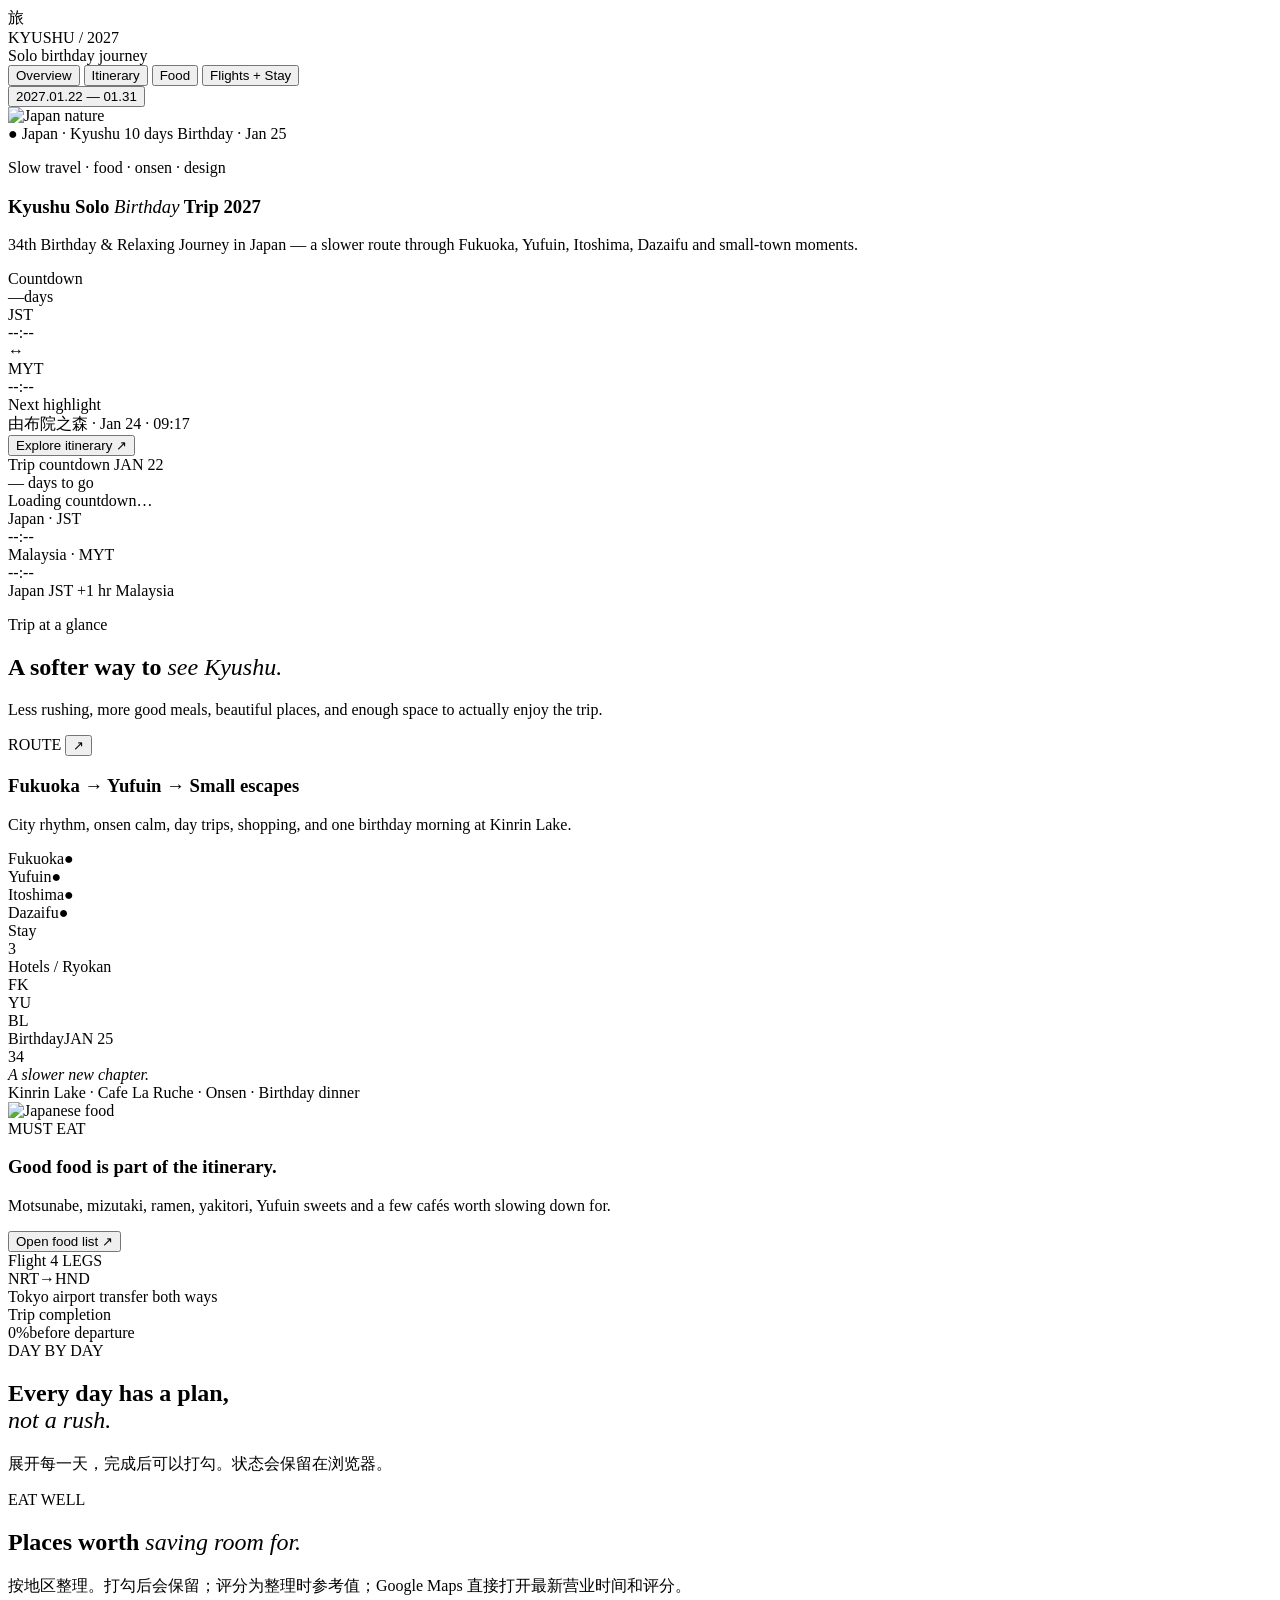
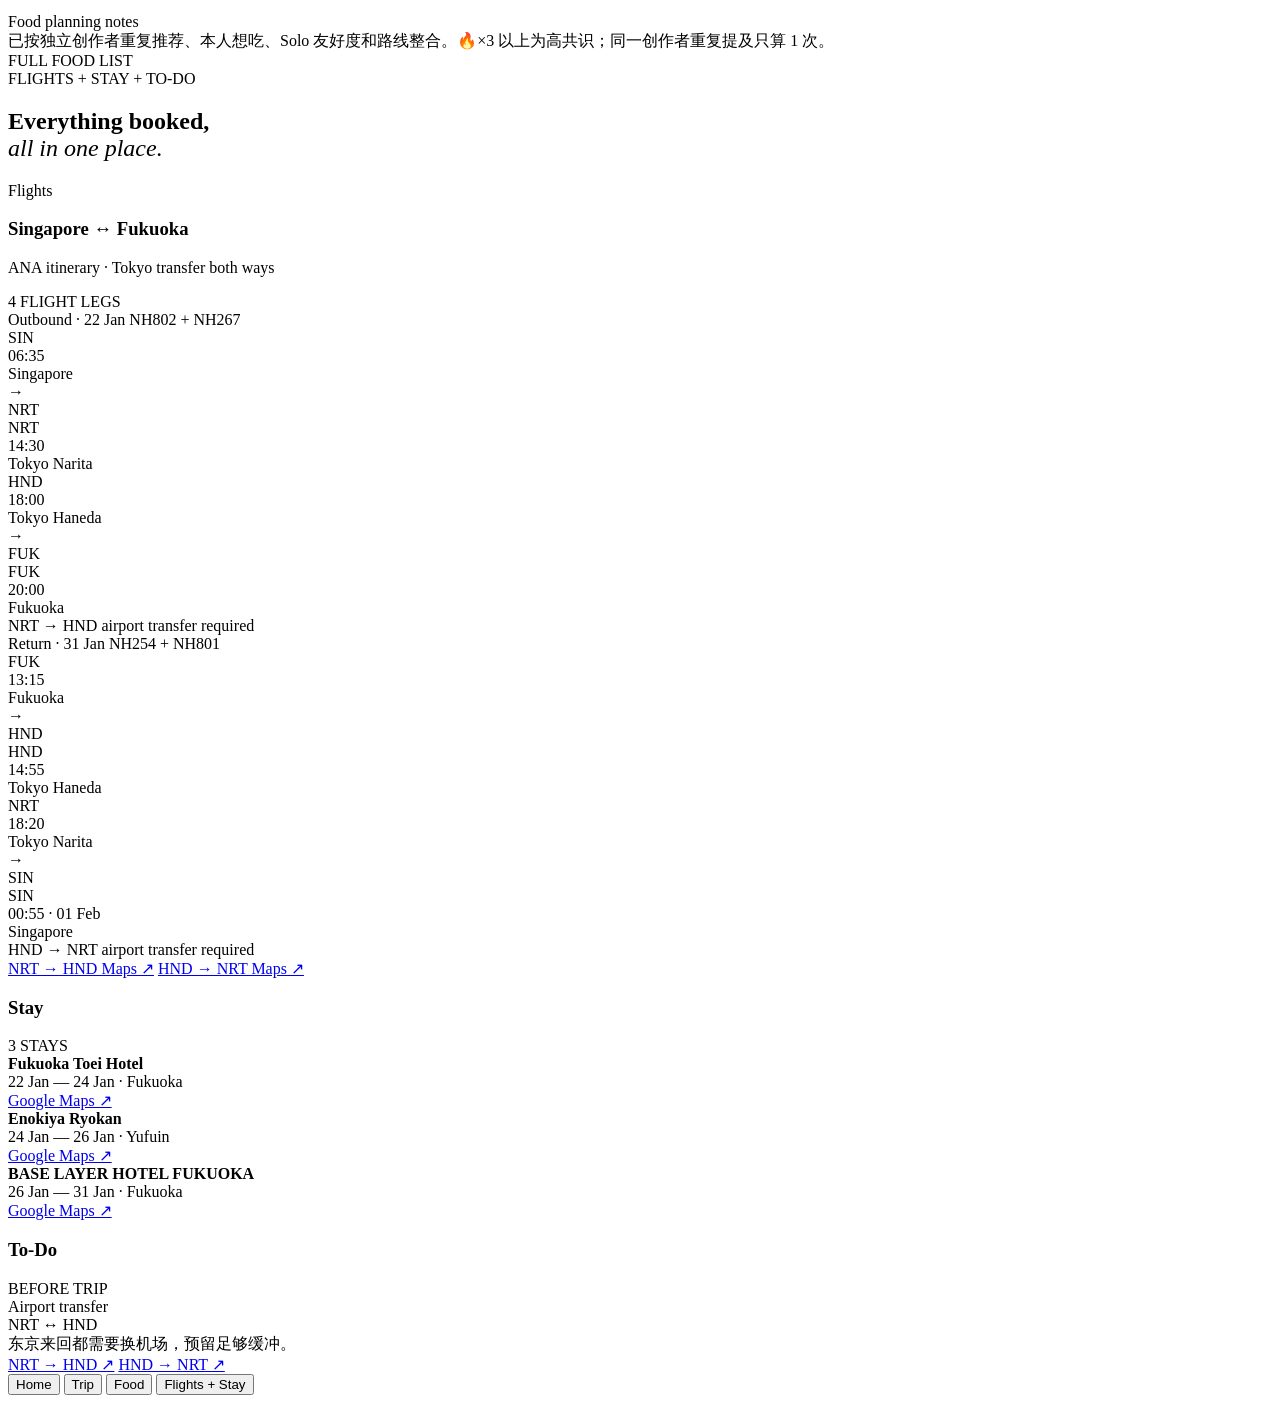
==== commit 45402799: "Integrate Japan Inbox food picks into Kyushu schedule" ====
--- a/index.html
+++ b/index.html
@@ -270,7 +270,7 @@
       <div class="flex flex-col gap-2 md:flex-row md:items-center md:justify-between">
         <div>
           <div class="text-xs font-black uppercase tracking-[.18em] text-muted">Food planning notes</div>
-          <div class="mt-2 text-sm leading-6 text-muted">平尾距离药院很近，步行约 10–15 分钟；Yakiniku AGITO HIRAO 可考虑排在 Day 2 或 Day 8 晚餐。</div>
+          <div class="mt-2 text-sm leading-6 text-muted">已按独立创作者重复推荐、本人想吃、Solo 友好度和路线整合。🔥×3 以上为高共识；同一创作者重复提及只算 1 次。</div>
         </div>
         <span class="mt-2 w-fit rounded-full bg-lime px-3 py-2 text-[10px] font-black md:mt-0">FULL FOOD LIST</span>
       </div>
@@ -432,15 +432,15 @@
 
 <script>
 const days=[
-[1,'22 JAN · FRI','抵达福岡：入住 + 第一碗拉面','福岡机场 → 渡辺通 / 天神南',['20:00 抵达福岡机场（FUK）','20:45–21:15 前往酒店并办理入住','21:30–22:30 Shin-Shin：第一碗博多豚骨拉面','回酒店洗澡、整理隔天随身物，不安排夜游'],'Shin-Shin 拉面','Fukuoka Toei Hotel'],
-[2,'23 JAN · SAT','药院生活感 + 大濠公园 + 大名夜晚','薬院 → 大濠公园 → 大名',['09:00 THE SANDWICH STAND / 附近早餐','10:00–12:00 药院・今泉慢逛','12:30 午餐留给当天想吃的店','14:00–15:30 大濠公园散步','16:00–18:30 大名：服装、选品、街拍、咖啡','19:00 烧肉或居酒屋'],'THE SANDWICH STAND / Nikuichi / AGITO','Fukuoka Toei Hotel'],
-[3,'24 JAN · SUN','由布院之森 + 艺术馆 + 温泉小镇','福岡 → 由布院',['07:45–08:15 退房并前往博多站','09:17 搭由布院之森','11:31 左右抵达由布院，先寄行李','12:00 由布院釜饭 — 心','13:15–14:30 汤之坪街道','15:00 COMICO Art Museum','16:30 Enokiya Ryokan 入住、泡汤休息'],'由布院釜饭 — 心 / B-Speak / Milch','Enokiya Ryokan'],
+[1,'22 JAN · FRI','抵达福岡：入住 + 轻松第一餐','福岡机场 → 渡辺通 / 天神南',['20:00 抵达福岡机场（FUK）','20:45–21:15 前往酒店并办理入住','21:30–22:30 第一餐：一蘭 JR博多シティ / Shin-Shin 二选一（看排队）','回酒店洗澡、整理隔天随身物，不安排夜游'],'一蘭 / Shin-Shin','Fukuoka Toei Hotel'],
+[2,'23 JAN · SAT','药院生活感 + 大濠公园 + 大名美食','薬院 → 大濠公园 → 大名',['09:00 药院 / 渡辺通附近慢早餐；Ichimujin 作为本人必吃候选优先确认营业','10:00–11:30 药院・今泉慢逛','11:45–13:00 Niku no Yamasho 肉の山翔：午餐限定明太子和牛定食候选','14:00–15:30 大濠公园散步','16:00–18:00 大名：Little Stand Daimyo / 选品 / 街拍','19:00 烧肉只选一间：大東園 / NIKUICHI / 焼肉 上（不重复吃）'],'Niku no Yamasho / Little Stand Daimyo / 烧肉择一','Fukuoka Toei Hotel'],
+[3,'24 JAN · SUN','由布院之森 + 艺术馆 + 温泉小镇','福岡 → 由布院',['07:45–08:15 退房并前往博多站','09:17 搭由布院之森','11:31 左右抵达由布院，先寄行李','12:00 由布院釜饭「心」：若排队太久就改吃沿路小吃','13:15–14:30 汤之坪街道','15:00 COMICO Art Museum','16:30 Enokiya Ryokan 入住、泡汤休息'],'由布院釜饭「心」 / B-Speak / Milch','Enokiya Ryokan'],
 [4,'25 JAN · MON','My 34th Birthday · 晨雾写真 + 湖畔咖啡','由布院 · Birthday Slow Day',['07:30 起床，看天气决定是否早出门','08:00 金鳞湖晨雾 + 生日照片','09:30 慢慢走回、休息、整理照片','11:00 Cafe La Ruche 湖畔咖啡 / brunch','12:30–14:30 只挑一个喜欢的街区或店慢逛','15:00 回旅馆：温泉、浴衣、写日记','18:30 Enokiya 生日晚餐'],'Cafe La Ruche / Enokiya 会席料理','Enokiya Ryokan'],
-[5,'26 JAN · TUE','由布院最后半天 + 回福岡','由布院 → 博多',['08:30–09:30 早餐 / 整理行李','10:00 退房，行李寄放','10:15–12:30 补完前两天没逛到的店','14:30 左右返回福岡','17:00 入住 BASE LAYER HOTEL','19:00 水炊鸡火锅晚餐'],'水炊鸡火锅','BASE LAYER HOTEL FUKUOKA'],
-[6,'27 JAN · WED','门司港：建筑、海风、烧咖喱','博多 → 门司港 → 大名',['09:00 左右从博多出发','10:30 门司港站 + Retro 建筑群','12:30 烧咖喱午餐','13:45 旧大阪商船 / 旧门司税关','15:00 咖啡休息','16:30–17:00 回福岡','19:00 大名 / 药院吃烧鸟'],'门司港烧咖喱 / 烧鸟','BASE LAYER HOTEL FUKUOKA'],
-[7,'28 JAN · THU','二选一：糸岛自然感 OR 太宰府建筑文化','两套方案都保留，不提前锁死',['OPTION A 糸岛｜白色海边鸟居 + 海岸线 + 咖啡','OPTION A 糸岛｜若租车价格合理才租','OPTION B 太宰府｜太宰府天满宫 + 参道 + 建筑','OPTION B 太宰府｜下午回福岡','19:00 前田屋牛肠锅'],'前田屋 牛肠锅','BASE LAYER HOTEL FUKUOKA'],
-[8,'29 JAN · FRI','Shopping Day：早餐预约 + 天神 / 大名','天神 → 大名 → 白金',['09:00 爐端ノいとおかし预约早餐','10:30–12:30 天神购物','12:30 午餐自由','14:00–17:00 大名：选品、服饰、街拍','17:00 Pain Stock / COFFEE COUNTY','19:00 Kawaya / 烧肉 / MUST EAT'],'爐端ノいとおかし / Pain Stock / COFFEE COUNTY','BASE LAYER HOTEL FUKUOKA'],
-[9,'30 JAN · SAT','自由补完日，但只保留一条主线','福岡市区 · 最后完整一天',['09:30 慢起床，选「最想补的一件事」','11:00 回到最喜欢的街区','13:00 博多站 / 天神处理伴手礼','15:30 咖啡馆坐 60–90 分钟','17:00 回酒店初步打包','19:00 九州最后一餐'],'兼虎 / Dontaku 乌龙面 / 剩余 MUST EAT','BASE LAYER HOTEL FUKUOKA'],
+[5,'26 JAN · TUE','由布院最后半天 + 回福岡','由布院 → 博多',['08:30–09:30 早餐 / 整理行李','10:00 退房，行李寄放','10:15–12:30 补完前两天没逛到的店','14:30 左右返回福岡','17:00 入住 BASE LAYER HOTEL','19:00 水炊锅：橙 优先；華味鳥作为备选，吃一间即可'],'水炊鍋 橙 / 華味鳥','BASE LAYER HOTEL FUKUOKA'],
+[6,'27 JAN · WED','门司港：建筑、海风、烧咖喱','博多 → 门司港 → 福岡市区',['09:00 左右从博多出发','10:30 门司港站 + Retro 建筑群','12:30 烧咖喱午餐','13:45 旧大阪商船 / 旧门司税关','15:00 咖啡休息','16:30–17:00 回福岡','19:00 博多牛まぶし 武蔵（🔥×3）或当天烧肉候选择一，优先 Solo Friendly'],'博多牛まぶし 武蔵 / 烧肉择一','BASE LAYER HOTEL FUKUOKA'],
+[7,'28 JAN · THU','二选一：糸岛自然感 OR 太宰府建筑文化','两套方案都保留，不提前锁死',['OPTION A 糸岛｜二見ヶ浦 + 海岸线','OPTION A 糸岛｜午餐：糸島海鮮堂 二見ヶ浦本店','OPTION B 太宰府｜太宰府天满宫 + 参道 + 建筑','OPTION B 太宰府｜下午回福岡','19:00 牛肠锅：博多もつ鍋 おおやま / 前田屋 二选一'],'糸島海鮮堂 / おおやま / 前田屋','BASE LAYER HOTEL FUKUOKA'],
+[8,'29 JAN · FRI','六本松 + 天神 / 大名：高共识美食日','六本松 → 天神 → 大名',['09:00 炉端ノいとおかし（🔥×3）：早餐优先，提前确认预约','10:30–12:00 六本松 / 大濠一带慢逛','12:30 天神：Onigiri Gori-chan（本人必吃）可当轻午餐 / 加餐','14:00–16:30 天神・大名购物','16:30 Pain Stock Tenjin → COFFEE COUNTY（🔥×3），两家尽量同区顺路完成','19:00 Kawazu Sushi（本人必吃）或葫蘆寿司（🔥×2），寿司只选一间正式吃'],'炉端ノいとおかし / Gori-chan / COFFEE COUNTY / Kawazu Sushi','BASE LAYER HOTEL FUKUOKA'],
+[9,'30 JAN · SAT','福岡最后完整一天：Must‑Eat Catch‑Up','博多 → 天神 / 大名',['09:00 Bread, Espresso & Hakata（🔥×2）：明太子吐司早餐候选','11:30 麺屋いし井（🔥×2）：明太子乌冬；或兼虎沾面二选一','13:00–15:30 博多站 / 天神处理伴手礼；MUTSUKA堂 / 伊都KING / 努努雞按胃口顺路买','15:30 Coffee / rest：当天仍没喝到的重点咖啡补完','17:00 黒田飯（🔥×3）：尽量开门就到，避开排队','晚间若还有体力：中洲散步 / 屋台看缘分，不为网红摊长排'],'Bread Espresso / 麺屋いし井 / 黒田飯','BASE LAYER HOTEL FUKUOKA'],
 [10,'31 JAN · SUN','回程日：留足机场与换机场缓冲','福岡 → HND → NRT → Singapore',['08:30 早餐 + 最后检查行李','10:00 前退房','10:15–10:30 前往福岡机场','11:00 左右抵达机场','13:15 FUK → HND','抵达 HND 后立即转 NRT','18:20 NRT → Singapore'],'机场轻食','—']
 ];
 
@@ -477,14 +477,86 @@
 });
 
 const foodGroups=[
-['早餐',[['爐端ノいとおかし','全预约制早餐 · 鳗鱼','—','爐端ノいとおかし 福岡'],['Itookashi','早餐 / Café','—','Itookashi Fukuoka']]],
-['博多站',[['前田屋 牛腸鍋','牛腸鍋','4.4','Maedaya Motsunabe Hakata'],['Dontaku 烏龍麵','博多烏龍麵','—','Dontaku Udon Hakata'],['努努鶏','炸雞翅','—','努努鶏 博多'],['兼虎麵店','福冈沾面 no.1','4.3','Ramen Kanetora Hakata'],['Pain Stock','知名面包店','4.1','Pain Stock Fukuoka'],['COFFEE COUNTY stock','咖啡 + 面包','—','COFFEE COUNTY stock Fukuoka'],['水炊名店鳥田 / 博多本店','水炊鸡火锅 · Hakata Ward, Shimokawabatamachi','4.4','博多水炊き とり田 博多本店'],['串燒かわ屋','Shirogane, Chuo Ward · 鸡皮串烧','3.8','かわ屋 白金店 福岡'],['博多站附近炭炉端烧店','炭火炉端烧','—','炭炉端 博多駅 福岡']]],
-['天神',[['Shin-Shin 拉麵','博多豚骨拉麵','4.2','Hakata Ramen ShinShin Tenjin Main Store']]],
-['大名 · Day 6 · 27 Jan',[['燒鳥益子','炭火燒鳥','4.6','Yakitori Masuko Fukuoka'],['Sumibi 燒肉','和牛燒肉','—','Sumibi Yakiniku Daimyo Fukuoka'],['積奏','甜點＋咖啡','—','積奏 福岡']]],
-['藥院 · Day 2 · 23 Jan',[['肉屋肉一','A5黑毛和牛燒肉','4.5','Nikuichi Yakuin Fukuoka'],['THE SANDWICH STAND','酪梨三明治','4.1','THE SANDWICH STAND Yakuin Fukuoka'],['Nikuichi 藥院烤肉','燒肉','4.5','Nikuichi Yakuin Fukuoka']]],
-['祇園 · Day 7 · 28 Jan',[['FULL FULL HAKATA','明太子法國麵包','4.5','The Full Full Hakata']]],
-['平尾 · Day 2 / Day 8 晚餐候选',[['Yakiniku AGITO HIRAO','难预约 · 顶级牛肉 / 海鲜饭 / 烤肉','4.5','Yakiniku AGITO HIRAO']]],
-['由布院',[['由布院釜饭 — 心','需预约 / 早早排队','4.1','Yufu Mabushi Shin Yufuin'],['B-Speak','生乳卷','3.9','B-speak Yufuin'],['telato','抹茶冰淇淋','4.6','telato Yufuin'],['Milch','半熟起司蛋糕','4.5','Milch Yufuin']]]
+['🔥 高共识 · 3+ 独立来源',[
+['FUK COFFEE','Cafe / 布丁 · 高频出现但口味评价 mixed','🔥×4','FUK COFFEE Fukuoka'],
+['COFFEE COUNTY FUKUOKA','Specialty coffee · 咖啡评价强 · 常满座','🔥×3','COFFEE COUNTY FUKUOKA'],
+['炉端ノいとおかし','早餐 / 烤鱼 / 和食 · Solo 高潜力','🔥×3','炉端ノいとおかし 福岡'],
+['黒田飯','鲔鱼 / 生鱼片丼 · 17:00 开门早去避排队','🔥×3','黒田飯 福岡'],
+['博多牛まぶし 武蔵','和牛饭 · 可自己铁板调整熟度 · 不必点最贵肉','🔥×3','博多牛まぶし 武蔵 福岡']
+]],
+['❤️ 本人明确想吃',[
+['Onigiri Gori-chan Tenjin','饭团 · 天神 · Quick meal / Solo friendly','❤️','Onigiri Gori-chan Tenjin Fukuoka'],
+['Ichimujin Watanabe-dori','渡辺通 · 本人必吃，正式排程前再确认菜单 / 营业','❤️','Ichimujin Watanabe-dori Fukuoka'],
+['Honkaku Ryotatsu Sushi Kawazu Sushi','寿司 · 本人必吃','❤️','Kawazu Sushi Fukuoka']
+]],
+['🥩 和牛 · 寿喜烧 · 烧肉',[
+['すき焼き山翔 Sukiyaki Yamasho','寿喜烧 · 预约 · 午餐优先','🔥×2','すき焼き山翔 福岡'],
+['肉の山翔 Niku no Yamasho','A5宫崎牛 · 午餐限定明太子和牛定食','🔥×2','肉の山翔 福岡'],
+['NIKUICHI 薬院焼肉','烧肉 · 多人提及但评价有竞争对手','🔥×2','NIKUICHI Yakuin Fukuoka'],
+['大東園','烧肉 · 单一来源极强：该作者本次最满意一餐','❤️','大東園 福岡'],
+['焼肉 多牛 博多駅南店','性价比烧肉 · 星期一休','—','焼肉 多牛 博多駅南店'],
+['焼肉 Benjamin','烧肉','—','焼肉 Benjamin Fukuoka'],
+['焼肉 長介','和牛拼盘 / 牛肉寿司','❤️','焼肉 長介 福岡'],
+['焼肉 上','烧肉 / 牛舌 · Solo 适配待确认','❤️','焼肉 上 福岡'],
+['焼肉 どんどん','烧肉候选','—','焼肉 どんどん 福岡'],
+['西新初喜 くうてん博多店','寿喜烧 / 涮涮锅 · 高档和牛','—','西新初喜 くうてん博多店']
+]],
+['🐟 海鲜 · 寿司',[
+['葫蘆寿司','天神寿司 / 海胆 / Ikura','🔥×2','葫蘆寿司 福岡'],
+['食堂 光 Shokudo Mitsu','海鲜丼 · 性价比极高 · Solo friendly','❤️','食堂 光 福岡'],
+['糸島海鮮堂 二見ヶ浦本店','海景海鲜丼 · 糸岛日午餐','❤️','糸島海鮮堂 二見ヶ浦本店'],
+['Uoden Hakata Seafood','刺身 / 海鲜 · 偏多人分享','—','Uoden Hakata Seafood Fukuoka'],
+['Musashiza / むさし坐','海鲜 / 居酒屋 · 店名与武蔵牛まぶし分开','🔥×2','むさし坐 福岡']
+]],
+['🍲 福岡代表料理',[
+['博多もつ鍋 おおやま オリエンタルホテル博多店','牛肠锅 · 博多站 · Solo 预约需再确认','❤️','博多もつ鍋 おおやま オリエンタルホテル博多店'],
+['博多もつ鍋 前田屋','牛肠锅 · 与おおやま二选一','—','博多もつ鍋 前田屋'],
+['牛腸鍋 一藤','牛肠锅 · 来源评价偏油重口，低优先','—','もつ鍋 一藤 福岡'],
+['水炊鍋 橙','水炊锅 · 清爽 reset meal','❤️','水炊き 橙 福岡'],
+['華味鳥 水炊鍋','清甜汤头 / 鸡肉丸 · 与橙二选一','—','博多華味鳥 水炊き 福岡'],
+['めんたい料理 博多 椒房庵','正式明太子料理 · 福冈特色鲜明','❤️','めんたい料理 博多 椒房庵']
+]],
+['🍜 面 · 拉面 · 乌冬',[
+['麺屋いし井 Menya ISHII','明太子乌冬 / 蛋黄 / 奶油 · 福冈感强','🔥×2','麺屋いし井 福岡'],
+['麵屋兼虎','沾面 · 有来源认为值得排','❤️','麺屋兼虎 福岡'],
+['Shin-Shin','博多豚骨拉面 · 好吃但不建议长排','—','Hakata Ramen ShinShin Tenjin Main Store'],
+['一蘭 JR博多シティ店','Solo 极友好 · 顺路 / 宵夜 backup','—','一蘭 JR博多シティ店']
+]],
+['🥐 早餐 · Bakery · 明太子',[
+['Bread, Espresso & Hakata','明太子吐司 · 早餐重点','🔥×2','パンとエスプレッソと博多っと'],
+['DACOMECCA','人气面包店','🔥×2','DACOMECCA Fukuoka'],
+['Pain Stock Tenjin','面包重点 · 可与 Coffee County 同区安排','🔥×2','Pain Stock Tenjin Fukuoka'],
+['THE FULL FULL','明太子烤面包 · 排超过半小时则不值','—','THE FULL FULL HAKATA'],
+['BOUL’ANGE','Bakery / Cafe','—','BOULANGE Fukuoka'],
+['TruffleBAKERY 天神地下街','天神顺路 bakery','—','TruffleBAKERY 天神地下街'],
+['MUTSUKA堂','博多站 MING · 明太子法国面包','—','MUTSUKA堂 博多駅'],
+['いくら博多店','汉堡排 + 蛋包饭','❤️','いくら博多店']
+]],
+['☕ Coffee · Cafe',[
+['Little Stand Daimyo','奶油雪顶拿铁 / Vienna Coffee · 大名顺路','🔥×2','LITTLE STAND DAIMYO'],
+['KUROMON COFFEE','黑门咖啡','—','KUROMON COFFEE Fukuoka'],
+['HIIRAGI','六本松 · 截图来源写周一休','—','HIIRAGI Ropponmatsu Fukuoka'],
+['EL TREN COFFEE ROASTERS','平尾 · 早晨咖啡候选','—','EL TREN COFFEE ROASTERS Fukuoka'],
+['Abeki','Cheesecake + 气氛 · 小店可能排队','❤️','Abeki Fukuoka'],
+['morrow coffee','较远 · 区域型 cafe','—','morrow coffee Fukuoka'],
+['Fuglen Fukuoka','Toast 评价亮眼','—','Fuglen Fukuoka'],
+['REC COFFEE','顺路咖啡候选','—','REC COFFEE Fukuoka'],
+['TOFFEE park','豆乳拿铁 / 豆乳冰淇淋','—','TOFFEE park Fukuoka']
+]],
+['🍓 小吃 · Dessert',[
+['努努雞','冷炸鸡 · 微甜带辣 · 博多站顺手买','🔥×2','努努鶏 博多'],
+['伊都KING','1月草莓季 · 甘王草莓铜锣烧 / 奶昔','❤️','伊都きんぐ 博多'],
+['餃子 おそ松 六本松','小店 · 17:00早去 · Solo 很适合','❤️','餃子 おそ松 六本松'],
+['Koyama Parking','居酒屋 / Fine dining 感','—','Koyama Parking Fukuoka'],
+['Notime Mixology Bar','饭后酒吧 · Four Seasons 抹茶鸡尾酒','—','Notime Mixology Bar Fukuoka']
+]],
+['由布院',[
+['由布院釜饭「心」','好吃但若长排则留胃给沿路小吃','—','Yufu Mabushi Shin Yufuin'],
+['B-Speak','生乳卷','—','B-speak Yufuin'],
+['telato','抹茶冰淇淋','—','telato Yufuin'],
+['Milch','半熟起司蛋糕','—','Milch Yufuin'],
+['Cafe La Ruche','生日慢早餐 / 湖畔咖啡','❤️','Cafe La Ruche Yufuin']
+]]
 ];
 let fi=0;
 foodGroups.forEach((g,idx)=>{
@@ -502,15 +574,25 @@
           <div class="task grid grid-cols-[18px_1fr_auto] gap-3 rounded-2xl bg-[#F8F8F6] p-3">
             <input class="persist mt-0.5 h-4 w-4 accent-black" id="${id}" type="checkbox">
             <label for="${id}"><b class="block text-xs">${f[0]}</b><span class="text-[10px] text-muted">${f[1]}</span></label>
-            <div class="text-right"><span class="rounded-full bg-white px-2 py-1 text-[10px] font-black">${f[2]==='—'?'View latest':'★ '+f[2]}</span><a class="mt-2 block text-[10px] font-black" href="https://www.google.com/maps/search/?api=1&query=${encodeURIComponent(f[3])}" target="_blank">Maps ↗</a></div>
+            <div class="text-right"><span class="rounded-full bg-white px-2 py-1 text-[10px] font-black">${f[2]==='—'?'View latest':(f[2].startsWith('🔥')||f[2]==='❤️'?f[2]:'★ '+f[2])}</span><a class="mt-2 block text-[10px] font-black" href="https://www.google.com/maps/search/?api=1&query=${encodeURIComponent(f[3])}" target="_blank">Maps ↗</a></div>
           </div>`}).join('')}
       </div>
     </div>`;
   document.getElementById('foodAreas').appendChild(card);
 });
 
-const memos=['由布院之森车票｜24 Jan · 09:17','爐端ノいとおかし早餐｜29 Jan','Enokiya 生日晚餐｜25 Jan · 18:30','由布院釜饭 — 心｜24 Jan · 12:00','热门烧肉择一提前预约','水炊鸡火锅｜26 Jan 晚餐','30 Jan 晚上确认机场动线与行李'];
-document.getElementById('memoList').innerHTML=memos.map((x,i)=>`
+const memos=[
+'由布院之森车票｜24 Jan · 09:17',
+'炉端ノいとおかし｜29 Jan 早餐 · 提前确认预约',
+'Sukiyaki Yamasho｜午餐候选 · 提前预约',
+'Kawazu Sushi｜本人必吃 · 确认是否可预约 1 pax',
+'Enokiya 生日晚餐｜25 Jan · 18:30',
+'热门烧肉只选 1–2 家｜大東園 / NIKUICHI / 焼肉 上等',
+'牛肠锅只选一间｜おおやま / 前田屋',
+'黒田飯｜30 Jan · 17:00 开门尽量早到',
+'30 Jan 晚上确认机场动线与行李'
+];
+document.getElementById('memoList')/.innerHTML=memos.map((x,i)=>`
   <div class="task flex gap-3 rounded-2xl bg-[#F8F8F6] p-3">
     <input class="persist mt-0.5 h-4 w-4 accent-black" id="m${i}" type="checkbox">
     <label class="text-xs leading-5" for="m${i}">${x}</label>
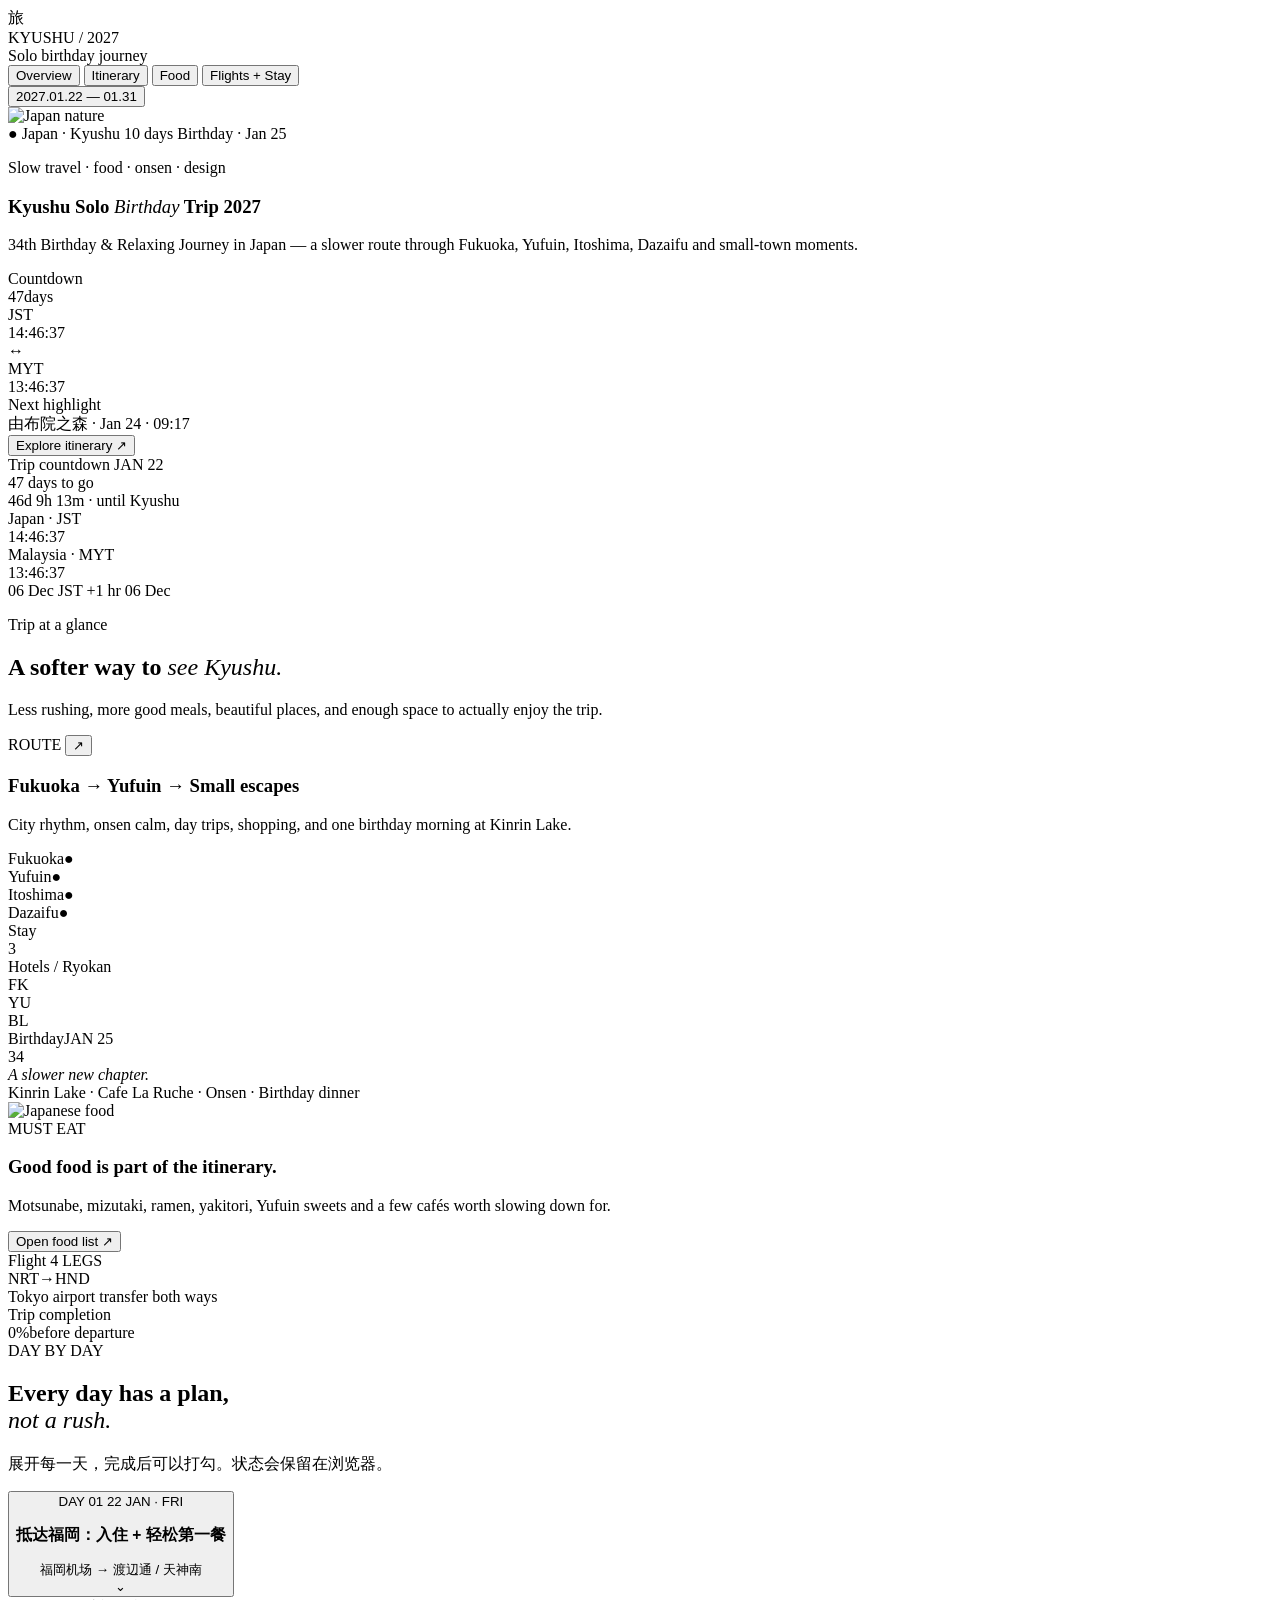
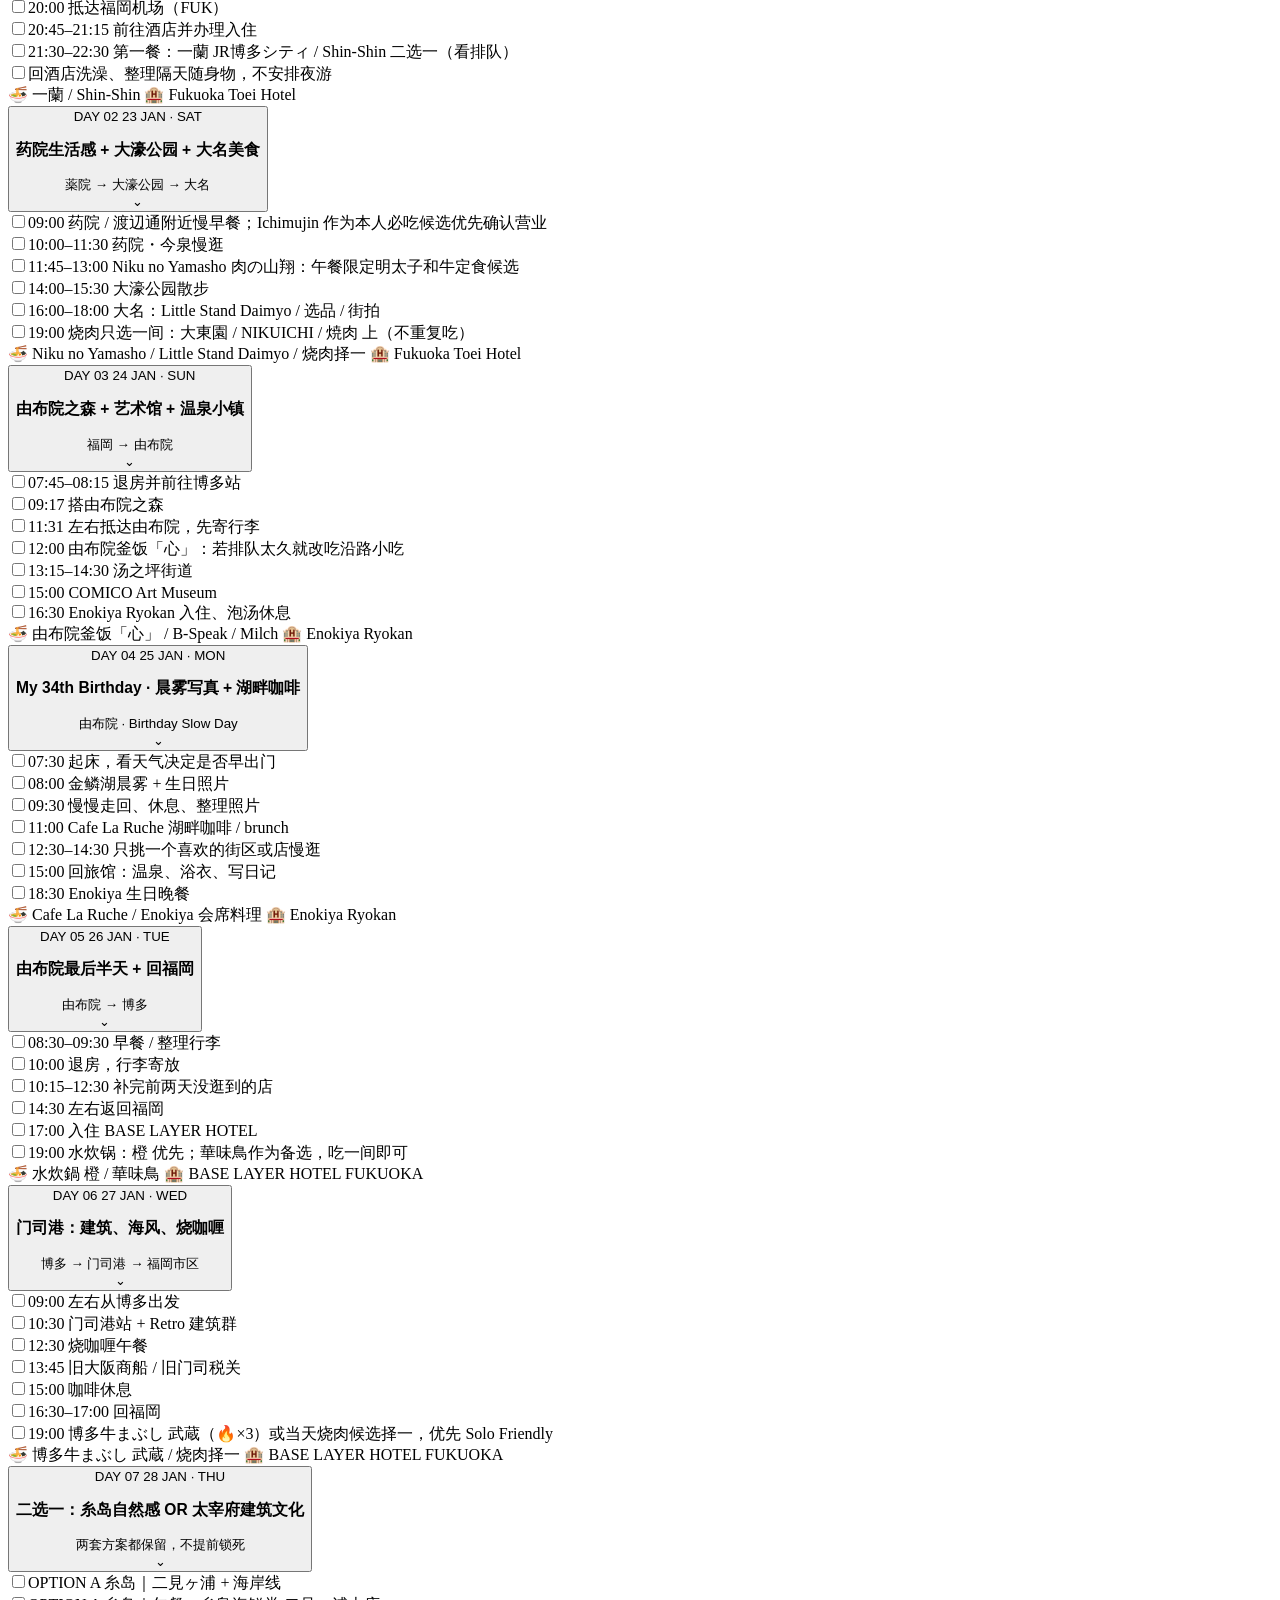
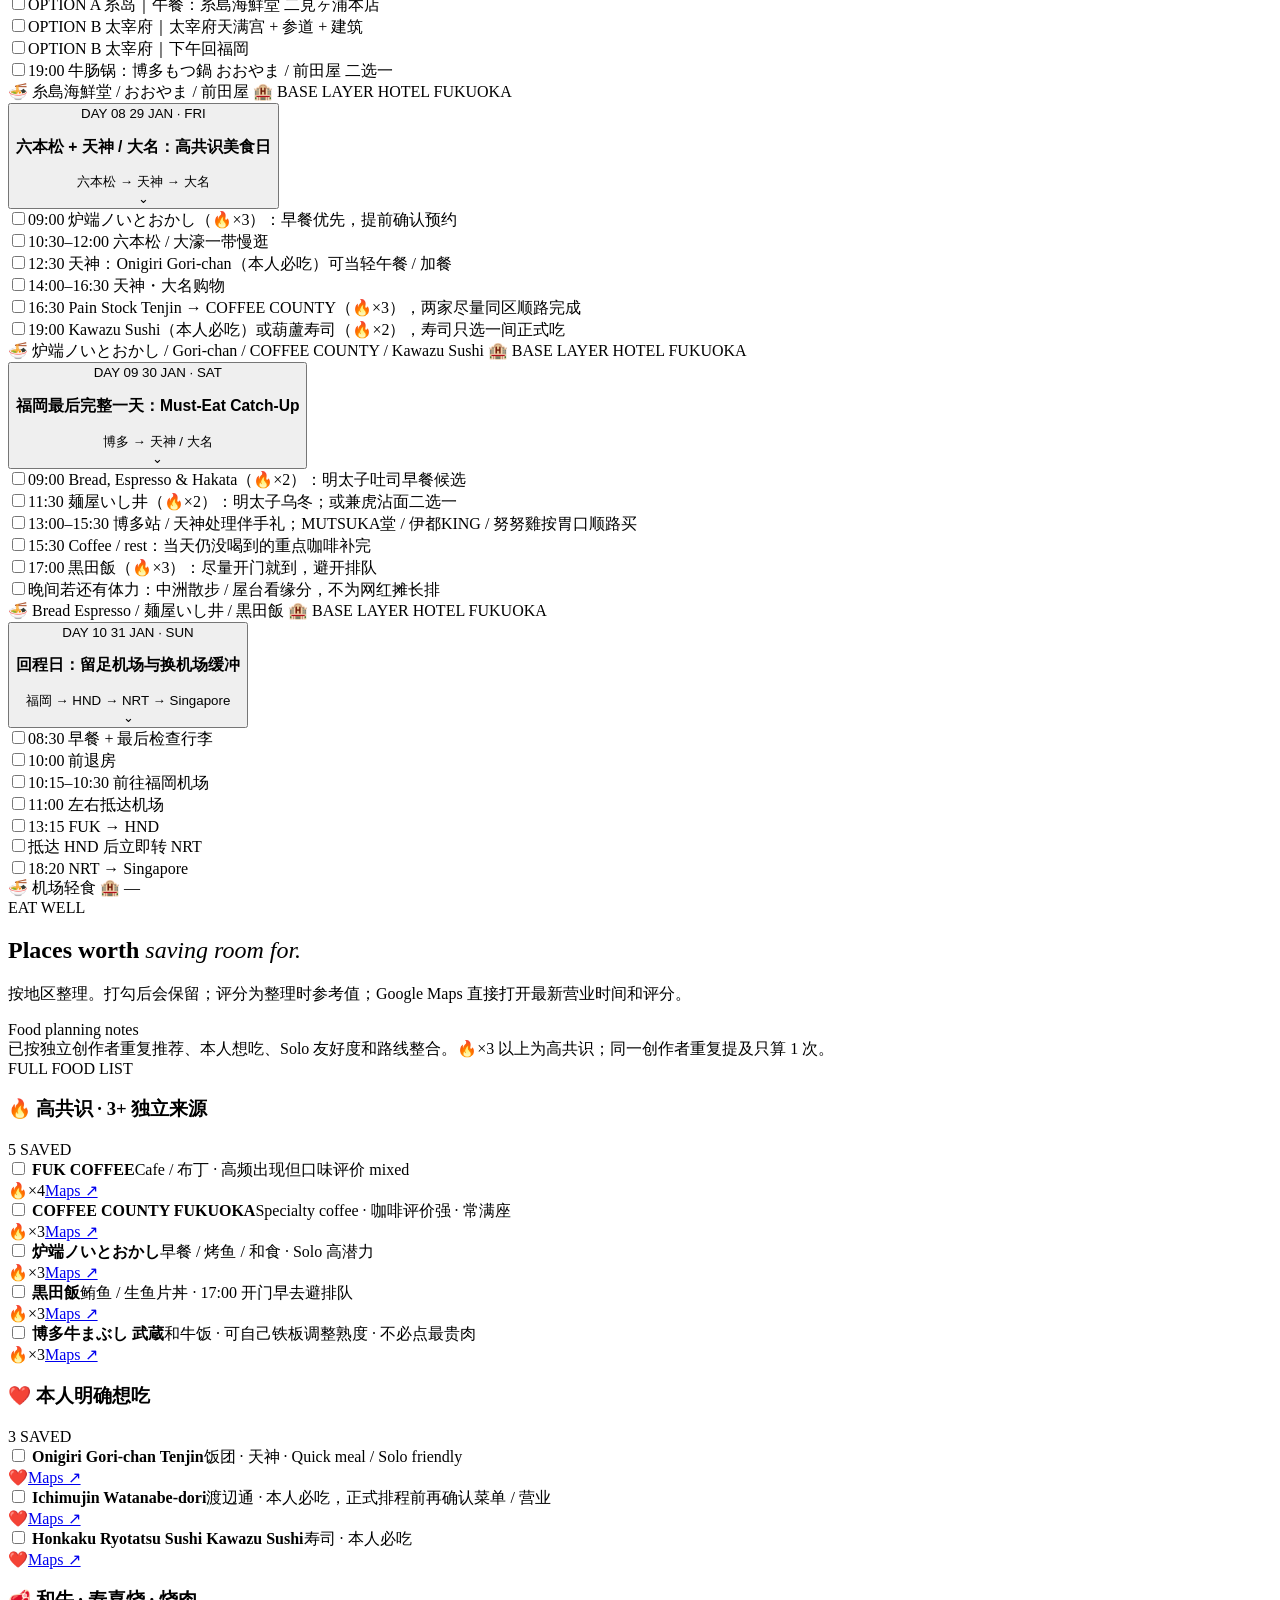
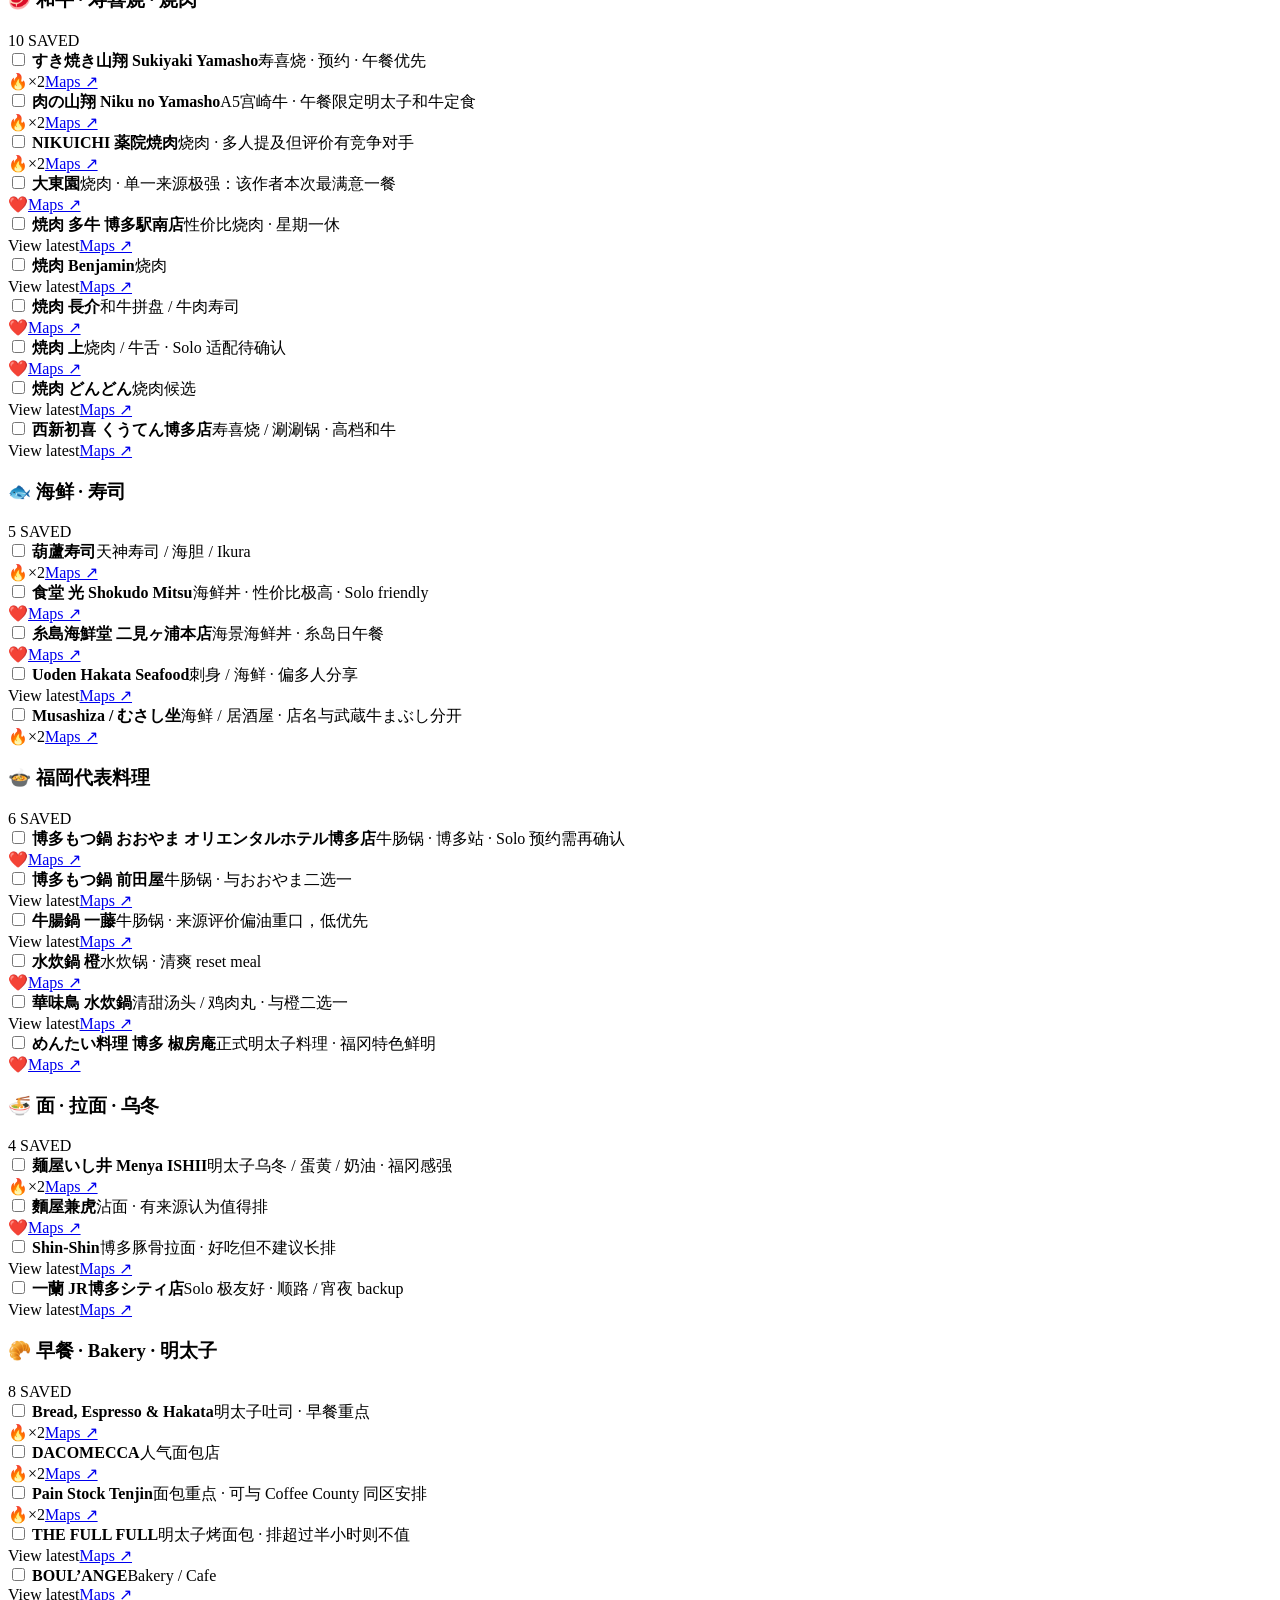
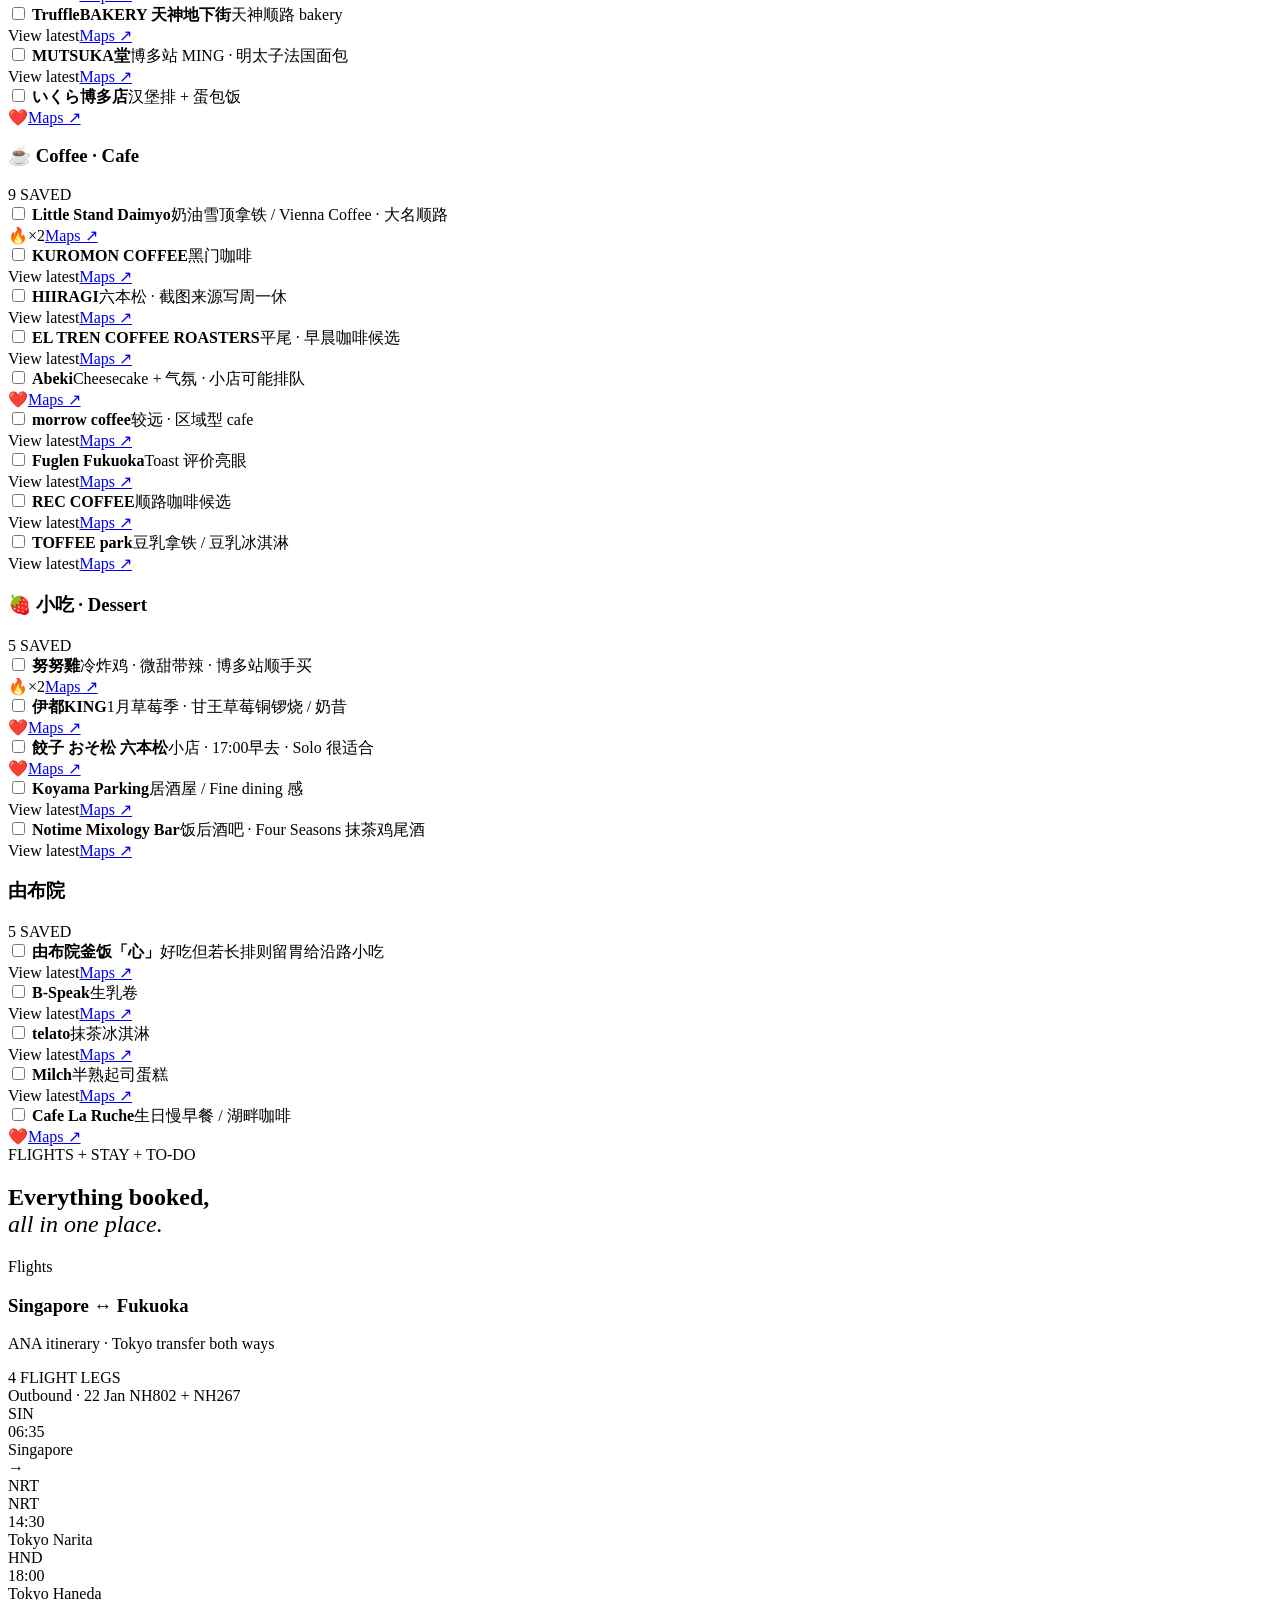
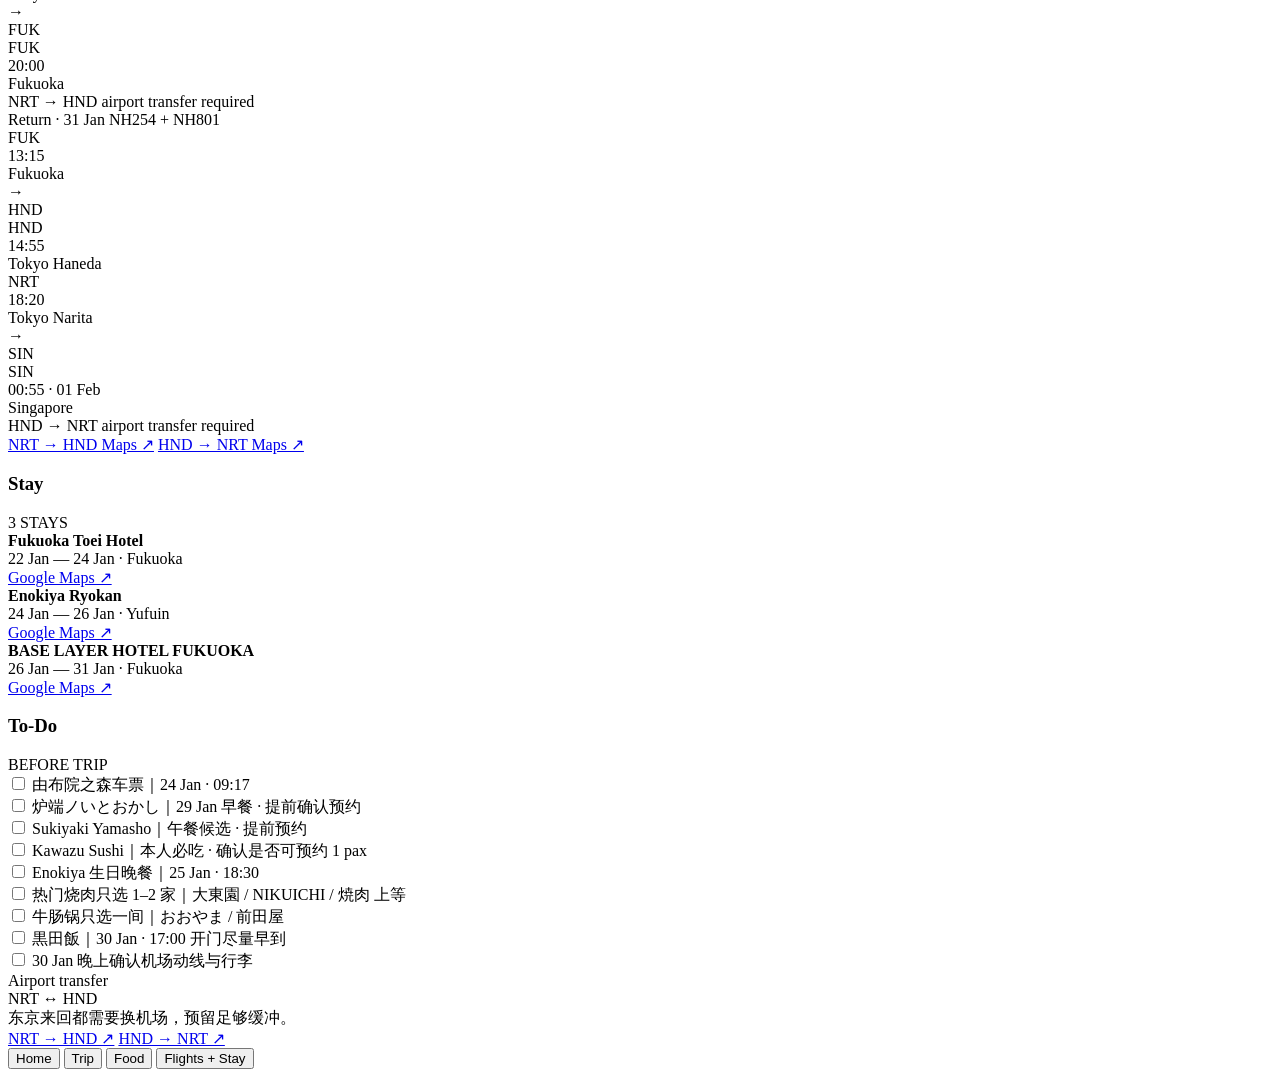
==== commit 230c0607: "Fix tab navigation JavaScript syntax error" ====
--- a/index.html
+++ b/index.html
@@ -592,7 +592,7 @@
 '黒田飯｜30 Jan · 17:00 开门尽量早到',
 '30 Jan 晚上确认机场动线与行李'
 ];
-document.getElementById('memoList')/.innerHTML=memos.map((x,i)=>`
+document.getElementById('memoList').innerHTML=memos.map((x,i)=>`
   <div class="task flex gap-3 rounded-2xl bg-[#F8F8F6] p-3">
     <input class="persist mt-0.5 h-4 w-4 accent-black" id="m${i}" type="checkbox">
     <label class="text-xs leading-5" for="m${i}">${x}</label>
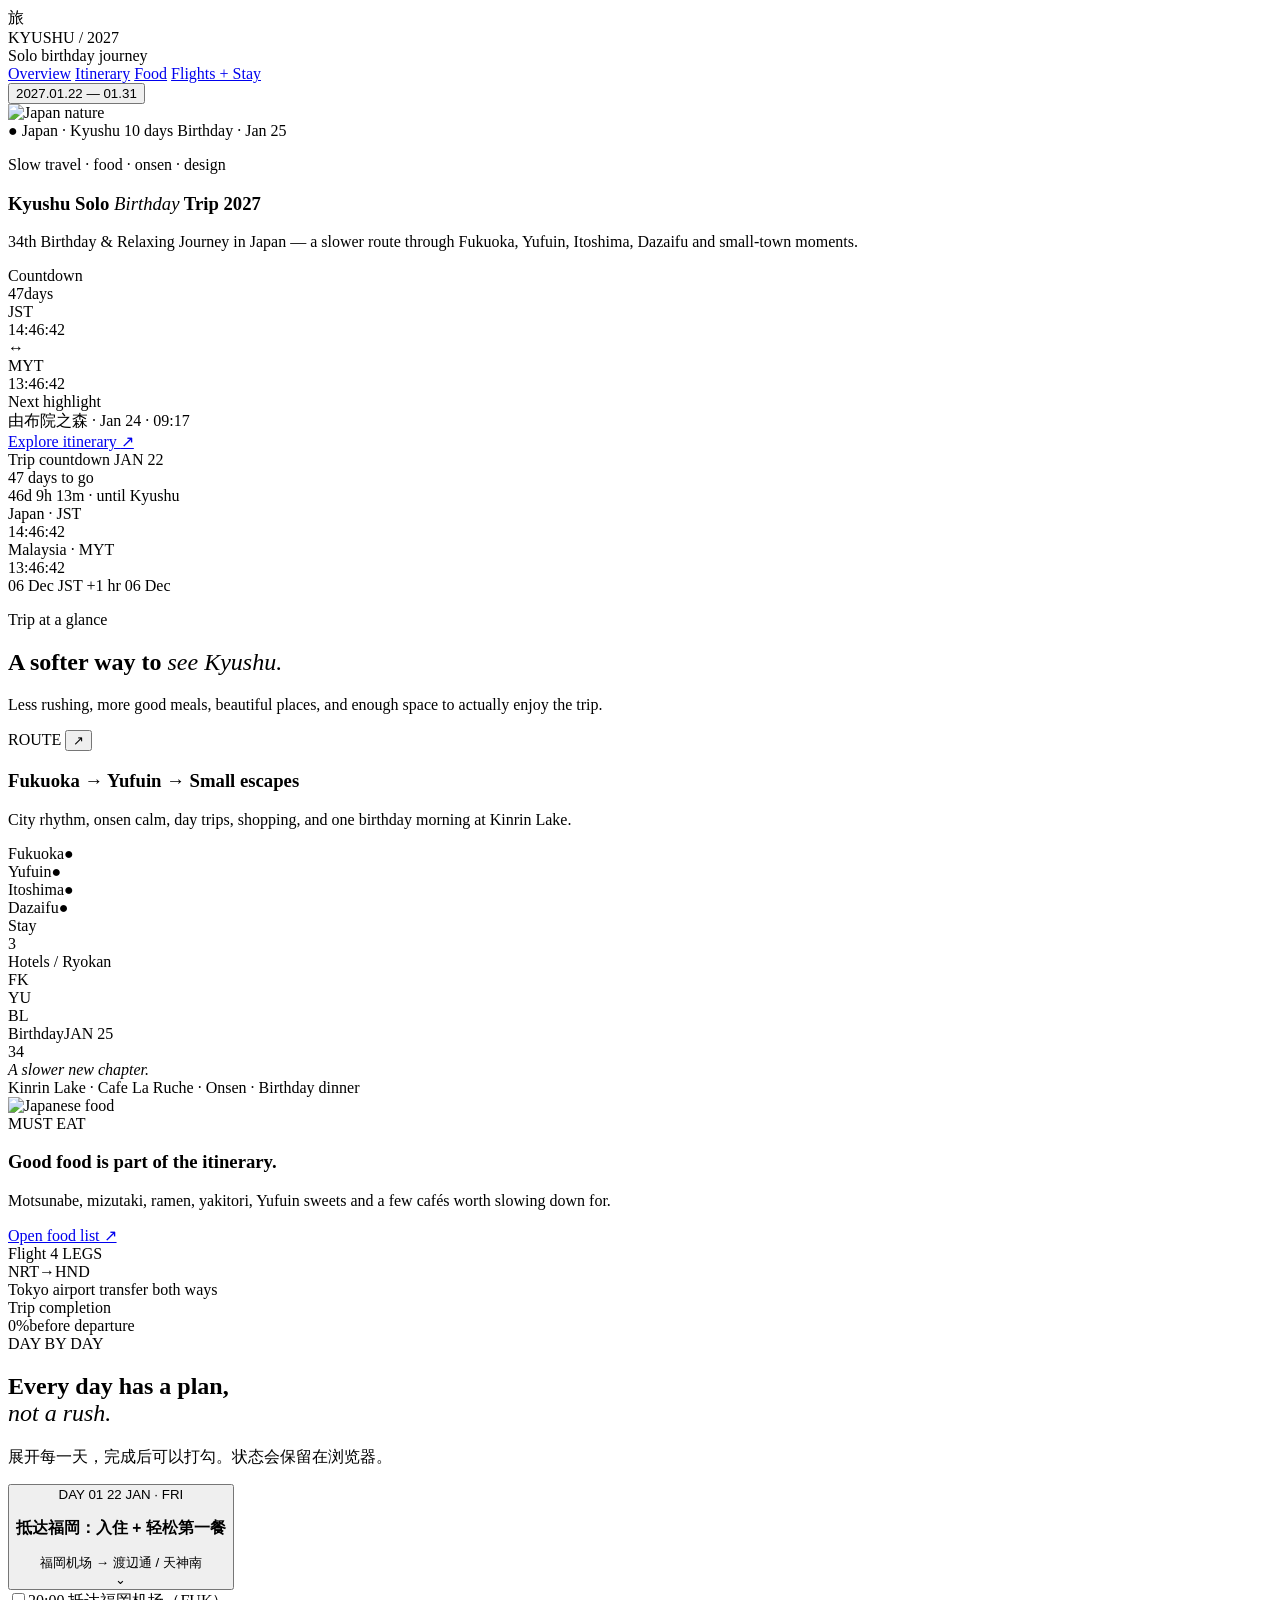
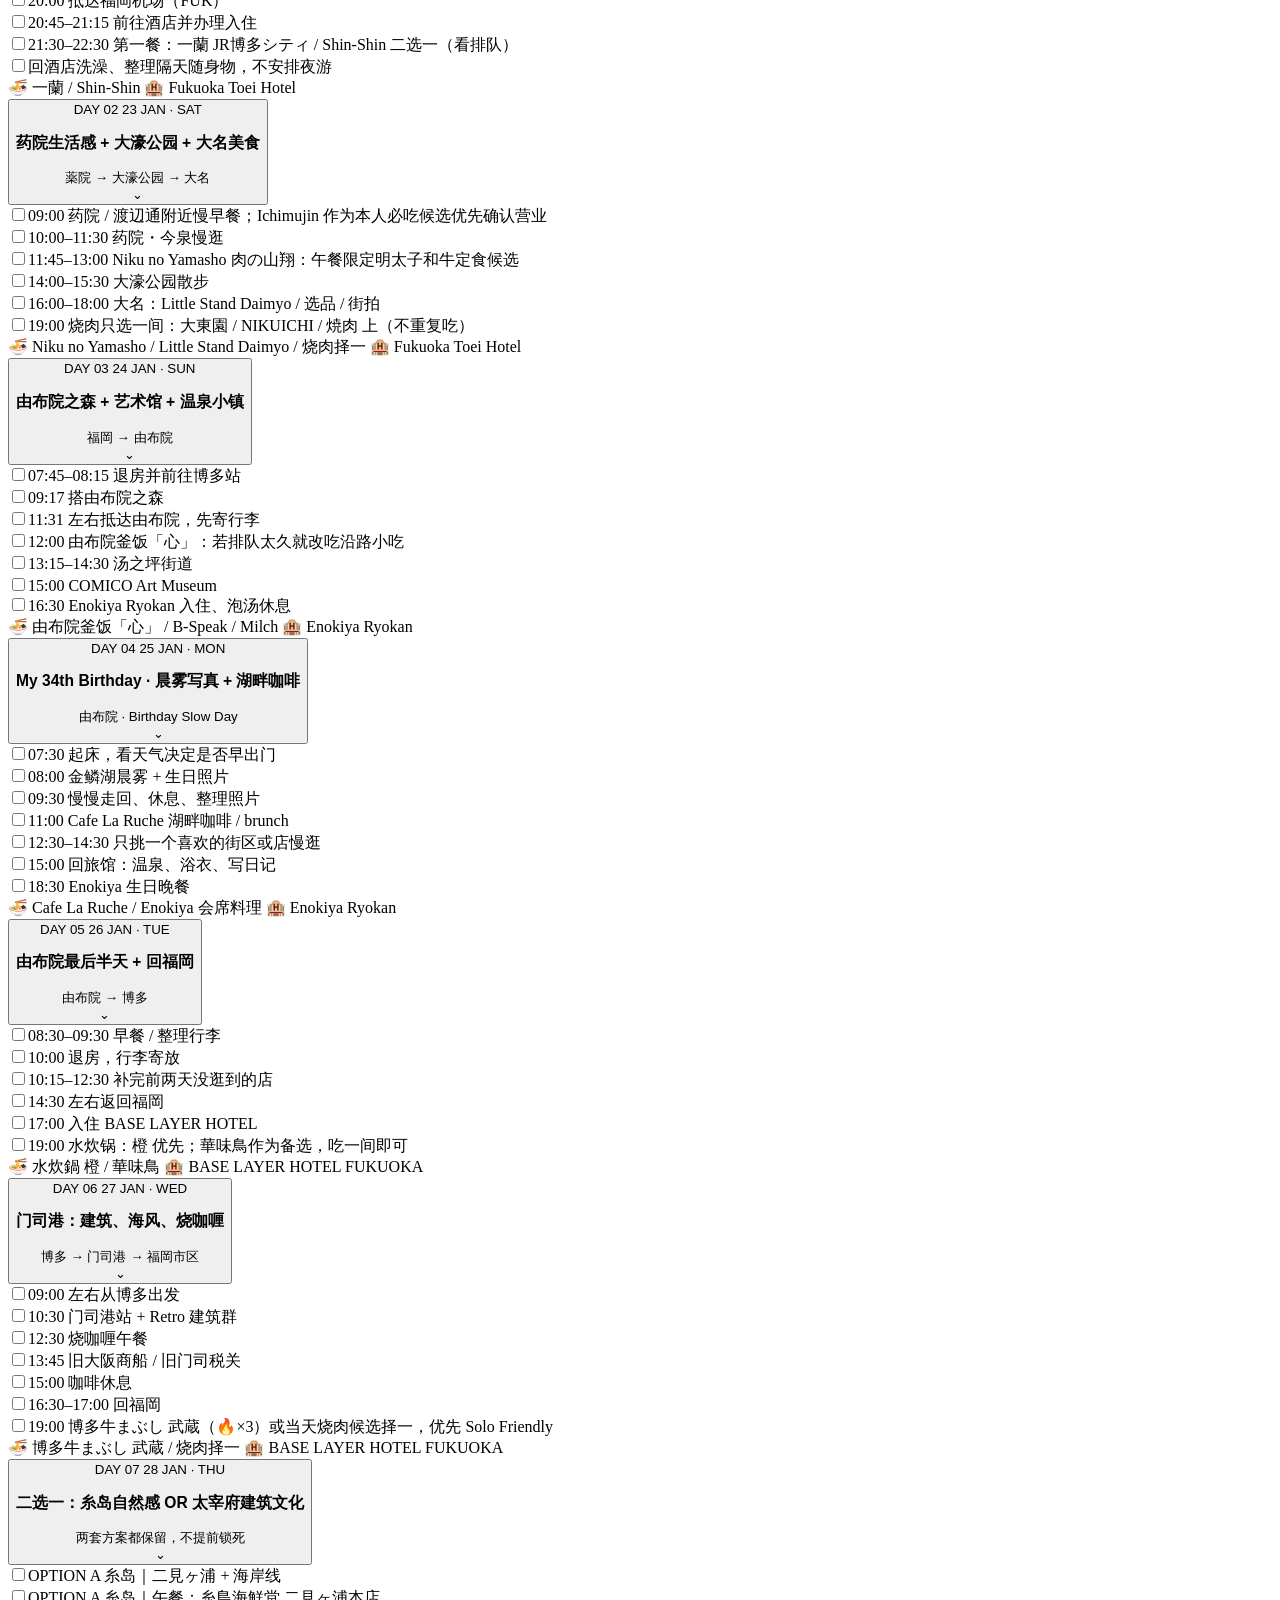
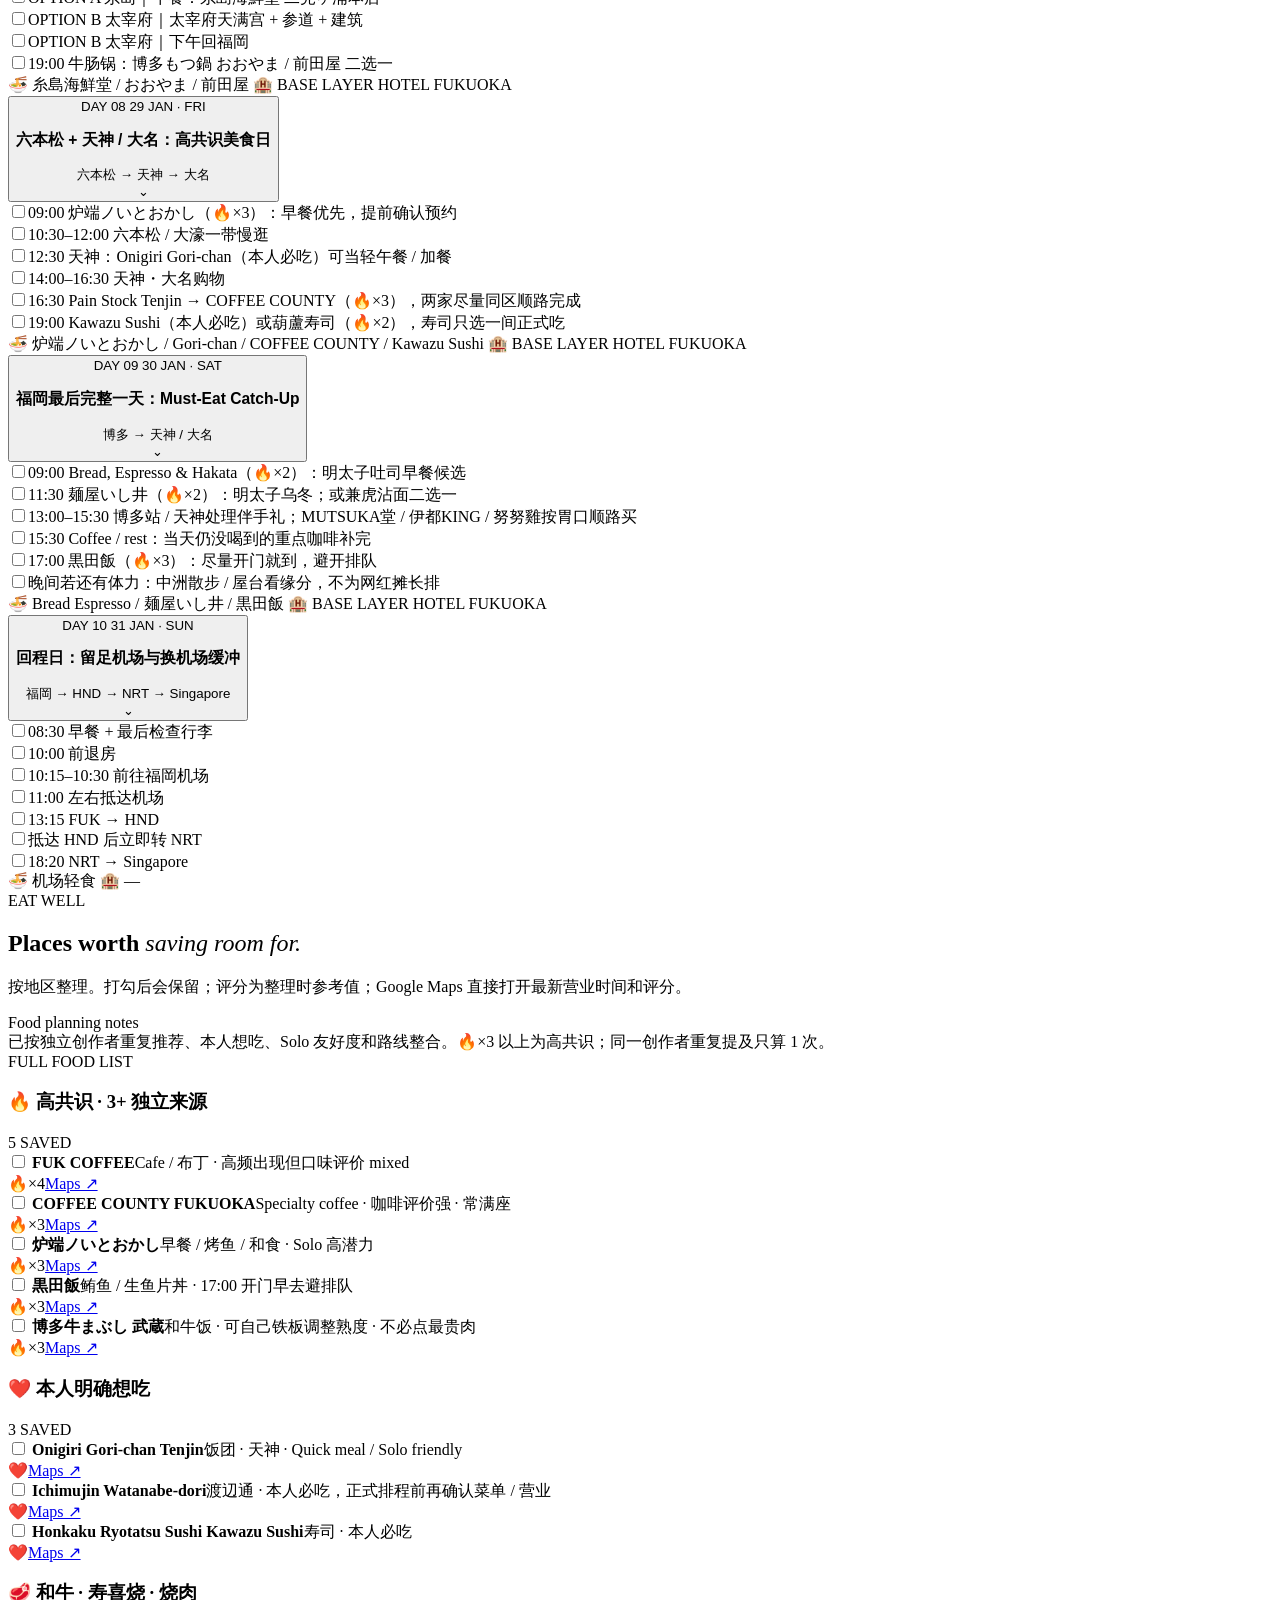
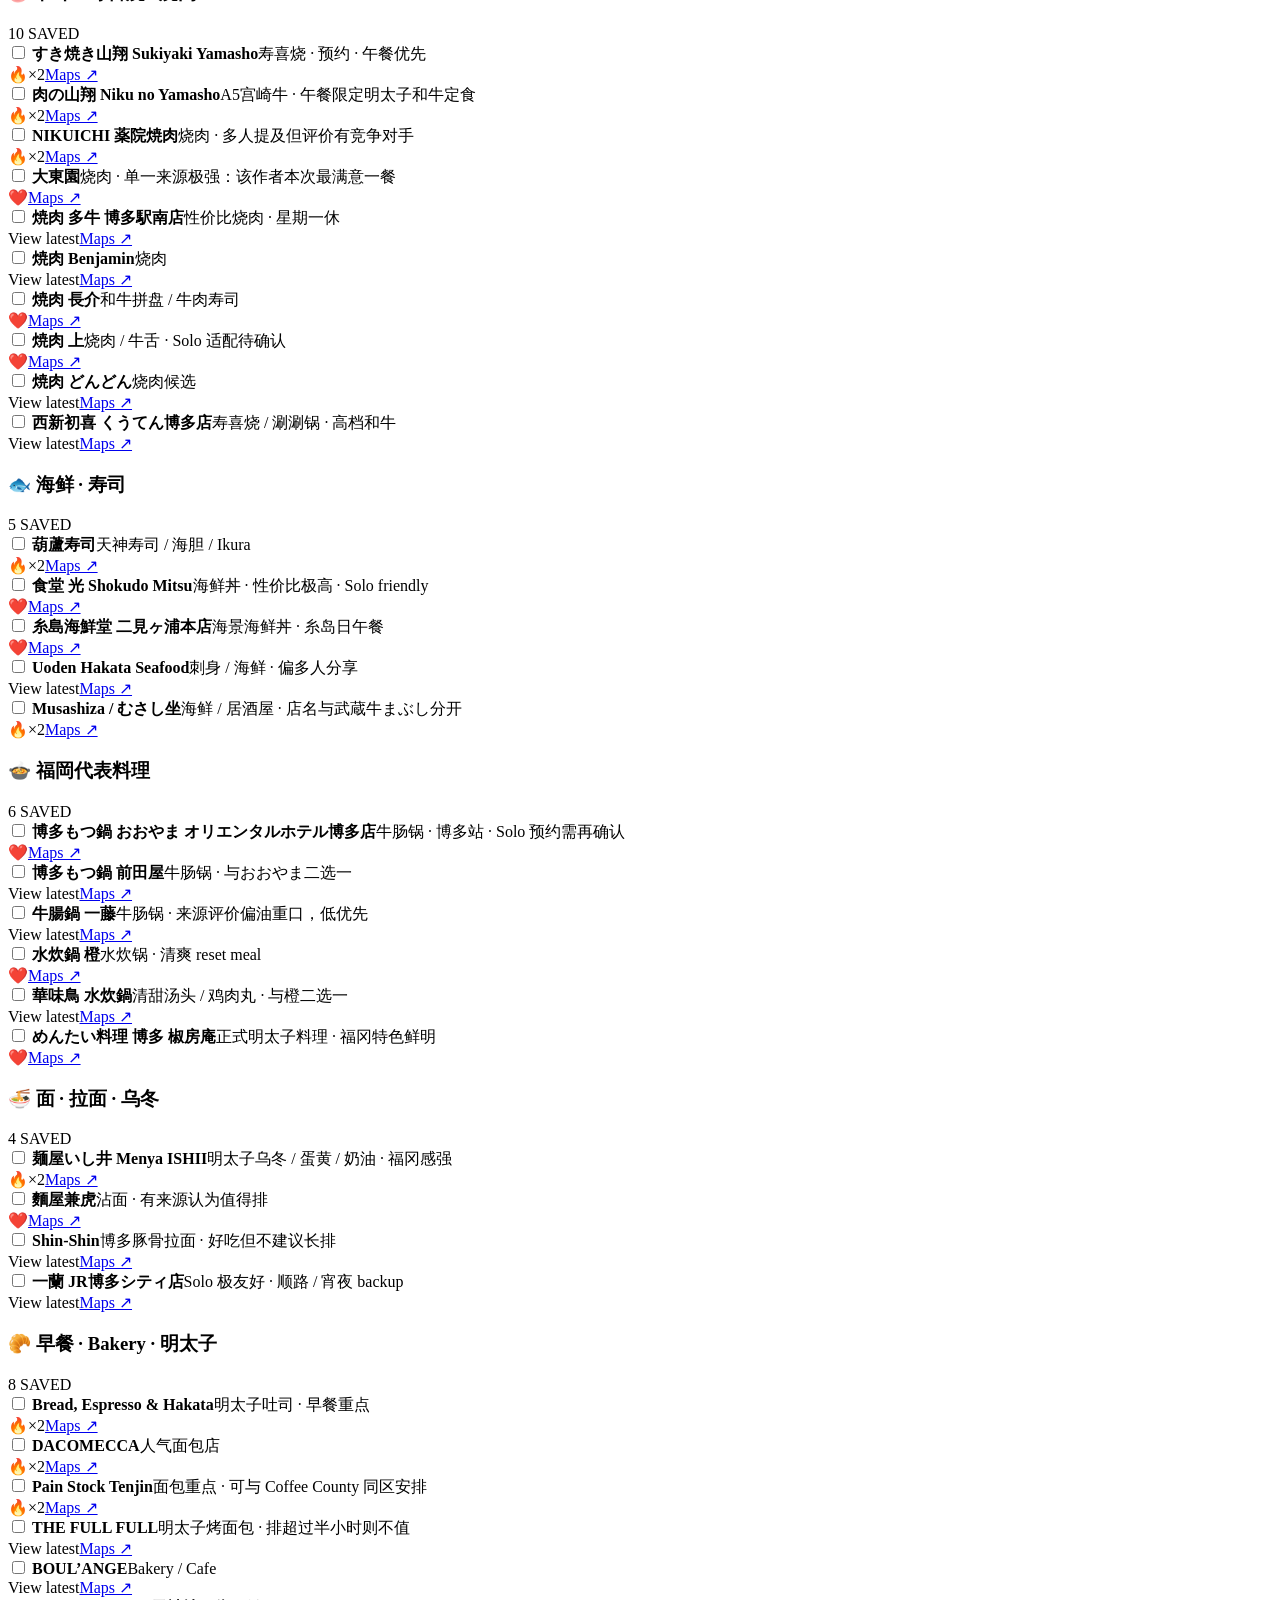
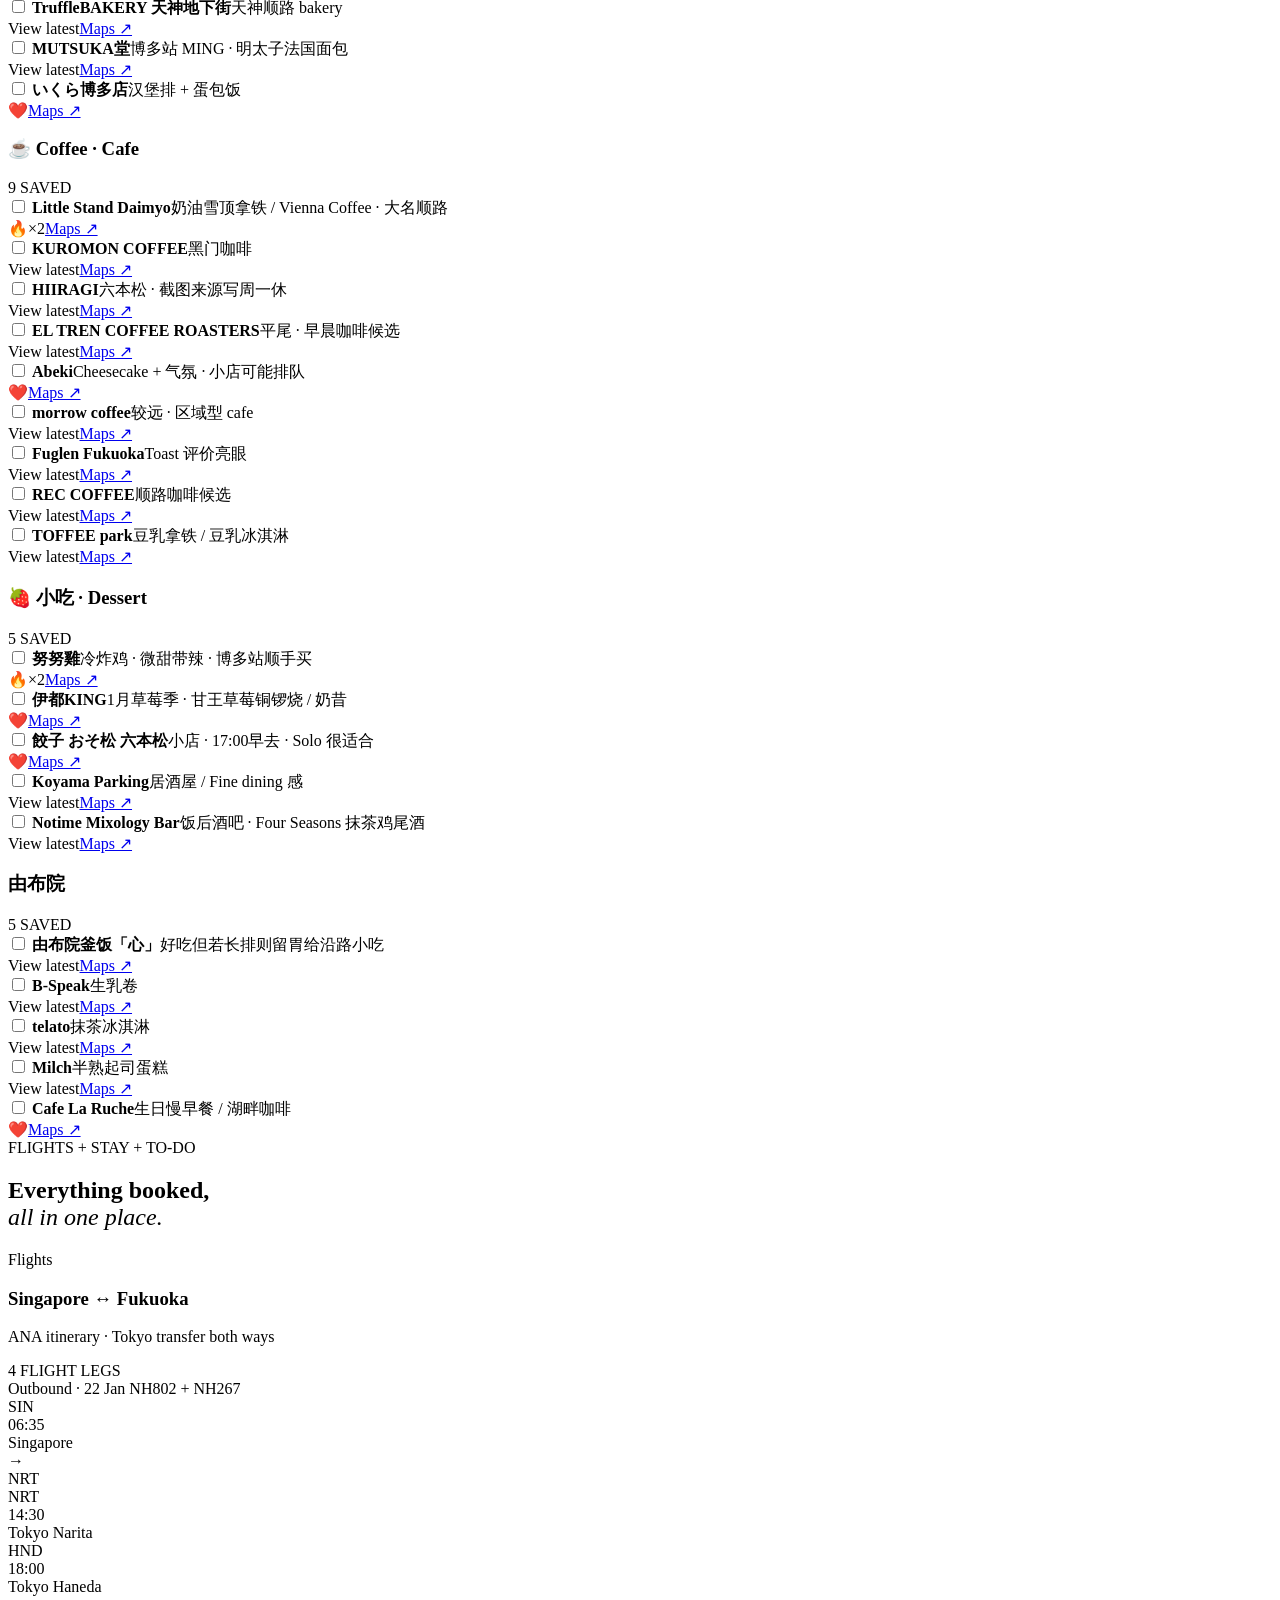
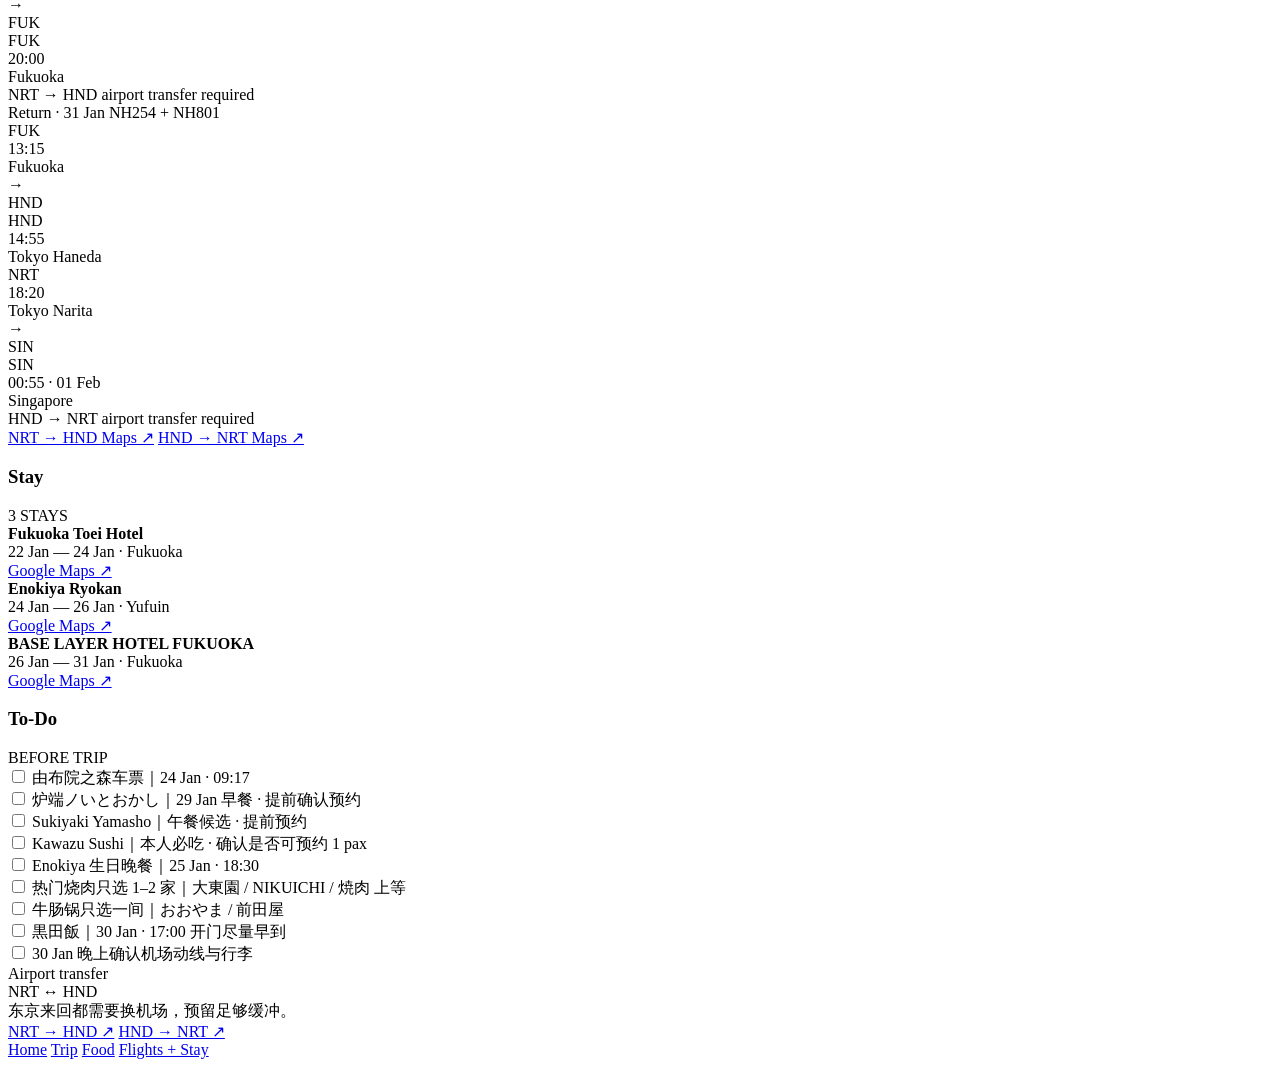
==== commit e499163d: "Switch root site to stable multi-page navigation" ====
--- a/index.html
+++ b/index.html
@@ -4,7 +4,7 @@
 <meta charset="UTF-8">
 <meta name="viewport" content="width=device-width, initial-scale=1, viewport-fit=cover">
 <meta name="theme-color" content="#F6F6F4">
-<title>Kyushu Solo Trip 2027 — Bento Preview</title>
+<title>Kyushu Solo Trip 2027 — overview</title>
 <script src="https://cdn.tailwindcss.com"></script>
 <script>
 tailwind.config = {
@@ -56,10 +56,10 @@
       </div>
 
       <nav class="hidden items-center gap-2 md:flex">
-        <button class="nav-btn rounded-full bg-ink px-4 py-2 text-xs font-bold text-white" data-tab="overview">Overview</button>
-        <button class="nav-btn rounded-full px-4 py-2 text-xs font-bold text-muted hover:bg-white" data-tab="itinerary">Itinerary</button>
-        <button class="nav-btn rounded-full px-4 py-2 text-xs font-bold text-muted hover:bg-white" data-tab="food">Food</button>
-        <button class="nav-btn rounded-full px-4 py-2 text-xs font-bold text-muted hover:bg-white" data-tab="booking">Flights + Stay</button>
+        <a class="rounded-full px-4 py-2 text-xs font-bold bg-ink text-white" href="index.html">Overview</a>
+        <a class="rounded-full px-4 py-2 text-xs font-bold text-muted hover:bg-white" href="itinerary.html">Itinerary</a>
+        <a class="rounded-full px-4 py-2 text-xs font-bold text-muted hover:bg-white" href="food.html">Food</a>
+        <a class="rounded-full px-4 py-2 text-xs font-bold text-muted hover:bg-white" href="booking.html">Flights + Stay</a>
       </nav>
 
       <button class="rounded-full border border-black/10 bg-white px-4 py-2 text-xs font-bold">
@@ -116,9 +116,9 @@
               <div class="text-[10px] font-bold uppercase tracking-[.18em] text-muted">Next highlight</div>
               <div class="mt-1 text-sm font-black">由布院之森 · Jan 24 · 09:17</div>
             </div>
-            <button data-tab="itinerary" class="nav-btn flex items-center gap-3 rounded-full bg-lime px-5 py-3 text-sm font-black text-ink">
+            <a href="itinerary.html" class="nav-btn flex items-center gap-3 rounded-full bg-lime px-5 py-3 text-sm font-black text-ink">
               Explore itinerary <span class="grid h-7 w-7 place-items-center rounded-full bg-ink text-white">↗</span>
-            </button>
+            </a>
           </div>
         </div>
 
@@ -219,7 +219,7 @@
                 <span class="rounded-full bg-lime px-3 py-1 text-[10px] font-black">MUST EAT</span>
                 <h3 class="mt-7 text-3xl font-black tracking-[-.04em]">Good food is part of the itinerary.</h3>
                 <p class="mt-4 text-sm leading-6 text-muted">Motsunabe, mizutaki, ramen, yakitori, Yufuin sweets and a few cafés worth slowing down for.</p>
-                <button data-tab="food" class="nav-btn mt-7 rounded-full border border-black/10 px-4 py-2 text-xs font-black">Open food list ↗</button>
+                <a href="food.html" class="nav-btn mt-7 rounded-full border border-black/10 px-4 py-2 text-xs font-black">Open food list ↗</a>
               </div>
             </div>
           </article>
@@ -423,10 +423,10 @@
 
   <!-- Mobile Bottom Nav -->
   <nav class="fixed bottom-3 left-3 right-3 z-50 grid grid-cols-4 rounded-[22px] border border-black/10 bg-white/90 p-2 backdrop-blur-xl md:hidden">
-    <button class="mobile-tab rounded-2xl bg-ink py-3 text-[11px] font-black text-white" data-tab="overview">Home</button>
-    <button class="mobile-tab rounded-2xl py-3 text-[11px] font-black text-muted" data-tab="itinerary">Trip</button>
-    <button class="mobile-tab rounded-2xl py-3 text-[11px] font-black text-muted" data-tab="food">Food</button>
-    <button class="mobile-tab rounded-2xl py-3 text-[11px] font-black text-muted" data-tab="booking">Flights + Stay</button>
+    <a class="rounded-2xl py-3 text-center text-[11px] font-black bg-ink text-white" href="index.html">Home</a>
+    <a class="rounded-2xl py-3 text-center text-[11px] font-black text-muted" href="itinerary.html">Trip</a>
+    <a class="rounded-2xl py-3 text-center text-[11px] font-black text-muted" href="food.html">Food</a>
+    <a class="rounded-2xl py-3 text-center text-[11px] font-black text-muted" href="booking.html">Flights + Stay</a>
   </nav>
 </div>
 
@@ -563,7 +563,7 @@
   const card=document.createElement('article');
   card.className='overflow-hidden rounded-[28px] border border-line bg-white';
   card.innerHTML=`
-    <div class="h-40 bg-cover bg-center" style="background-image:url('https://images.unsplash.com/photo-${['1504674900247-0877df9cc836','1553621042-f6e147245754','1555396273-367ea4eb4db5','1569050467447-ce54b3bbc37d'][idx]}?auto=format&fit=crop&w=1000&q=80')"></div>
+    <div class="h-40 bg-cover bg-center" style="background-image:url('https://images.unsplash.com/photo-${['1504674900247-0877df9cc836','1553621042-f6e147245754','1555396273-367ea4eb4db5','1569050467447-ce54b3bbc37d'][idx%4]}?auto=format&fit=crop&w=1000&q=80')"></div>
     <div class="p-5">
       <div class="mb-4 flex items-center justify-between">
         <h3 class="text-xl font-black">${g[0]}</h3>
@@ -598,25 +598,6 @@
     <label class="text-xs leading-5" for="m${i}">${x}</label>
   </div>`).join('');
 
-function activate(tab){
-  document.querySelectorAll('.view').forEach(v=>v.classList.toggle('hidden',v.id!==tab));
-  document.querySelectorAll('.nav-btn').forEach(b=>{
-    const active=b.dataset.tab===tab;
-    if(b.closest('nav')){
-      b.classList.toggle('bg-ink',active);b.classList.toggle('text-white',active);b.classList.toggle('text-muted',!active);
-    }
-  });
-  document.querySelectorAll('.mobile-tab').forEach(b=>{
-    const active=b.dataset.tab===tab;
-    b.classList.toggle('bg-ink',active);b.classList.toggle('text-white',active);b.classList.toggle('text-muted',!active);
-  });
-  localStorage.setItem('kyushu_bento_tab',tab);
-  window.scrollTo({top:0,behavior:'smooth'});
-}
-document.querySelectorAll('[data-tab]').forEach(b=>b.addEventListener('click',()=>activate(b.dataset.tab)));
-const savedTab=localStorage.getItem('kyushu_bento_tab');
-if(savedTab) activate(savedTab);
-
 
 // Live trip countdown — target is the start of Jan 22, 2027 in Japan (JST)
 function updateCountdown(){
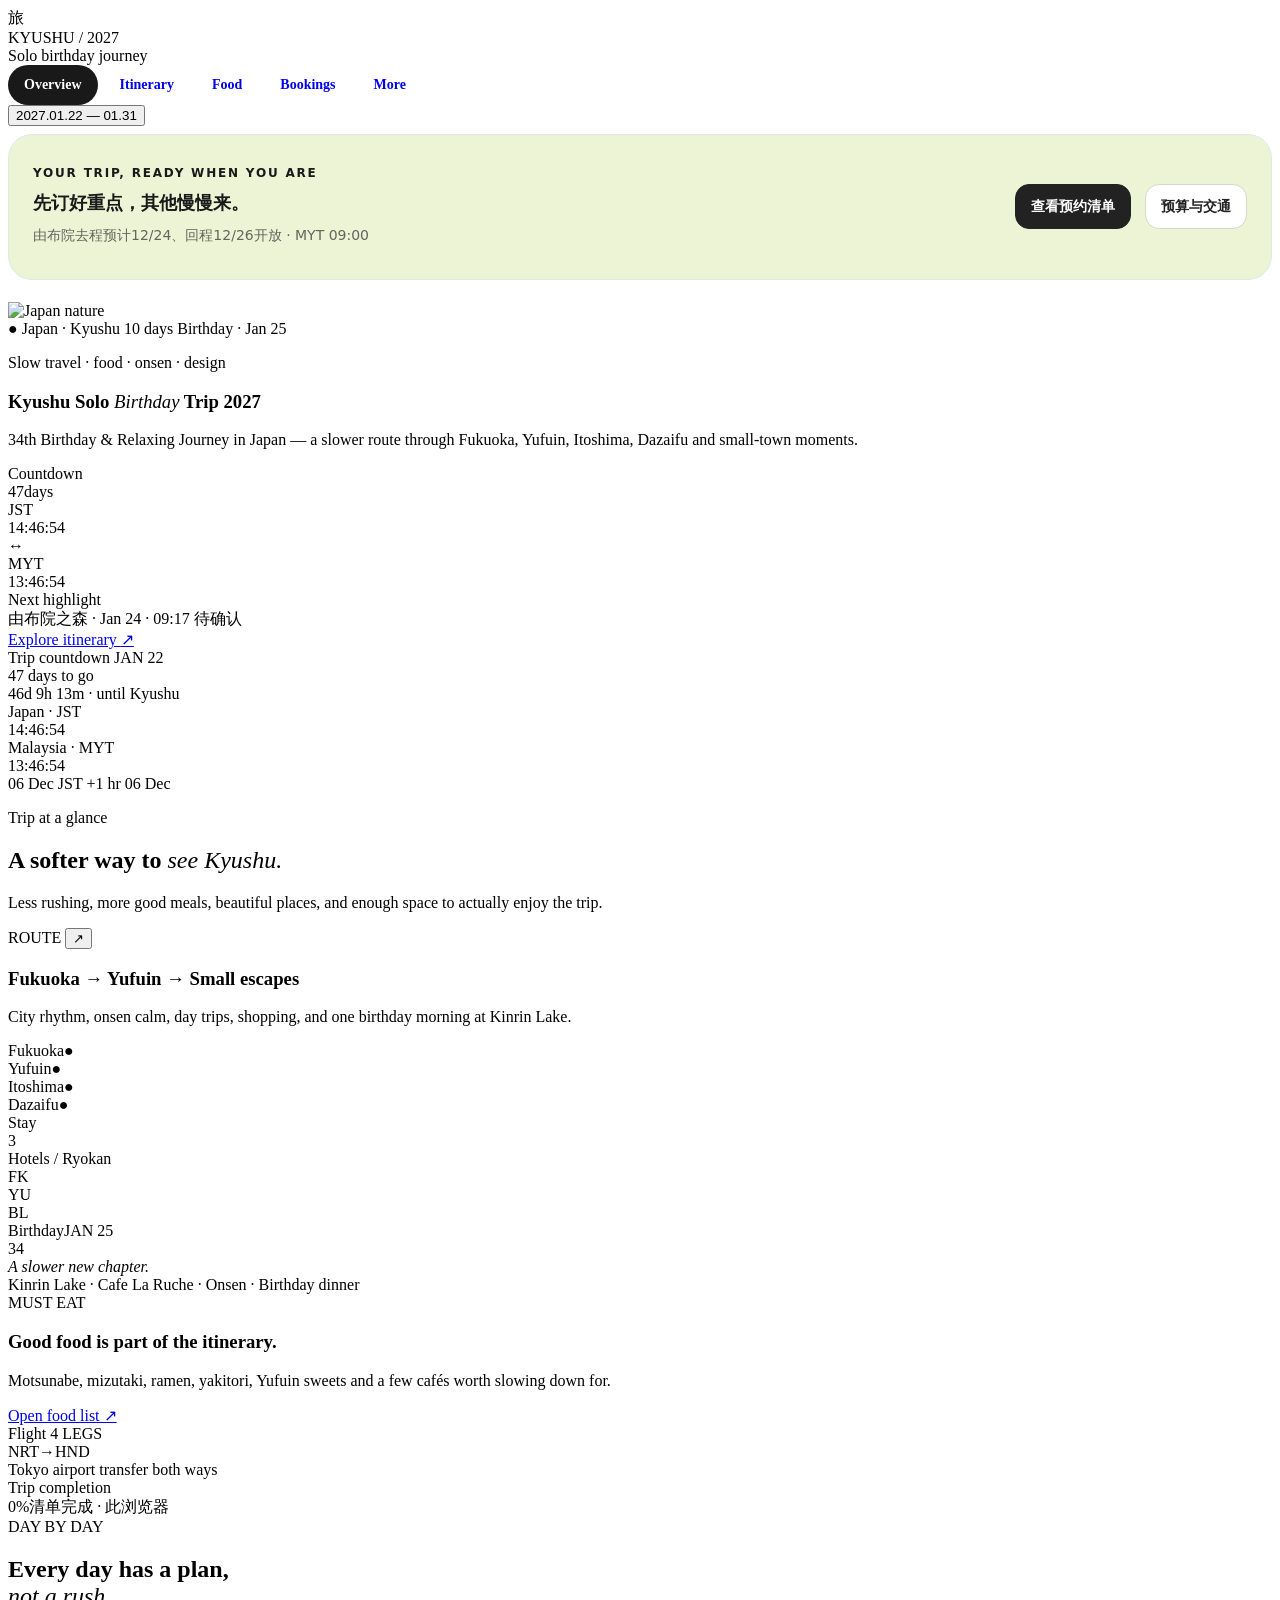
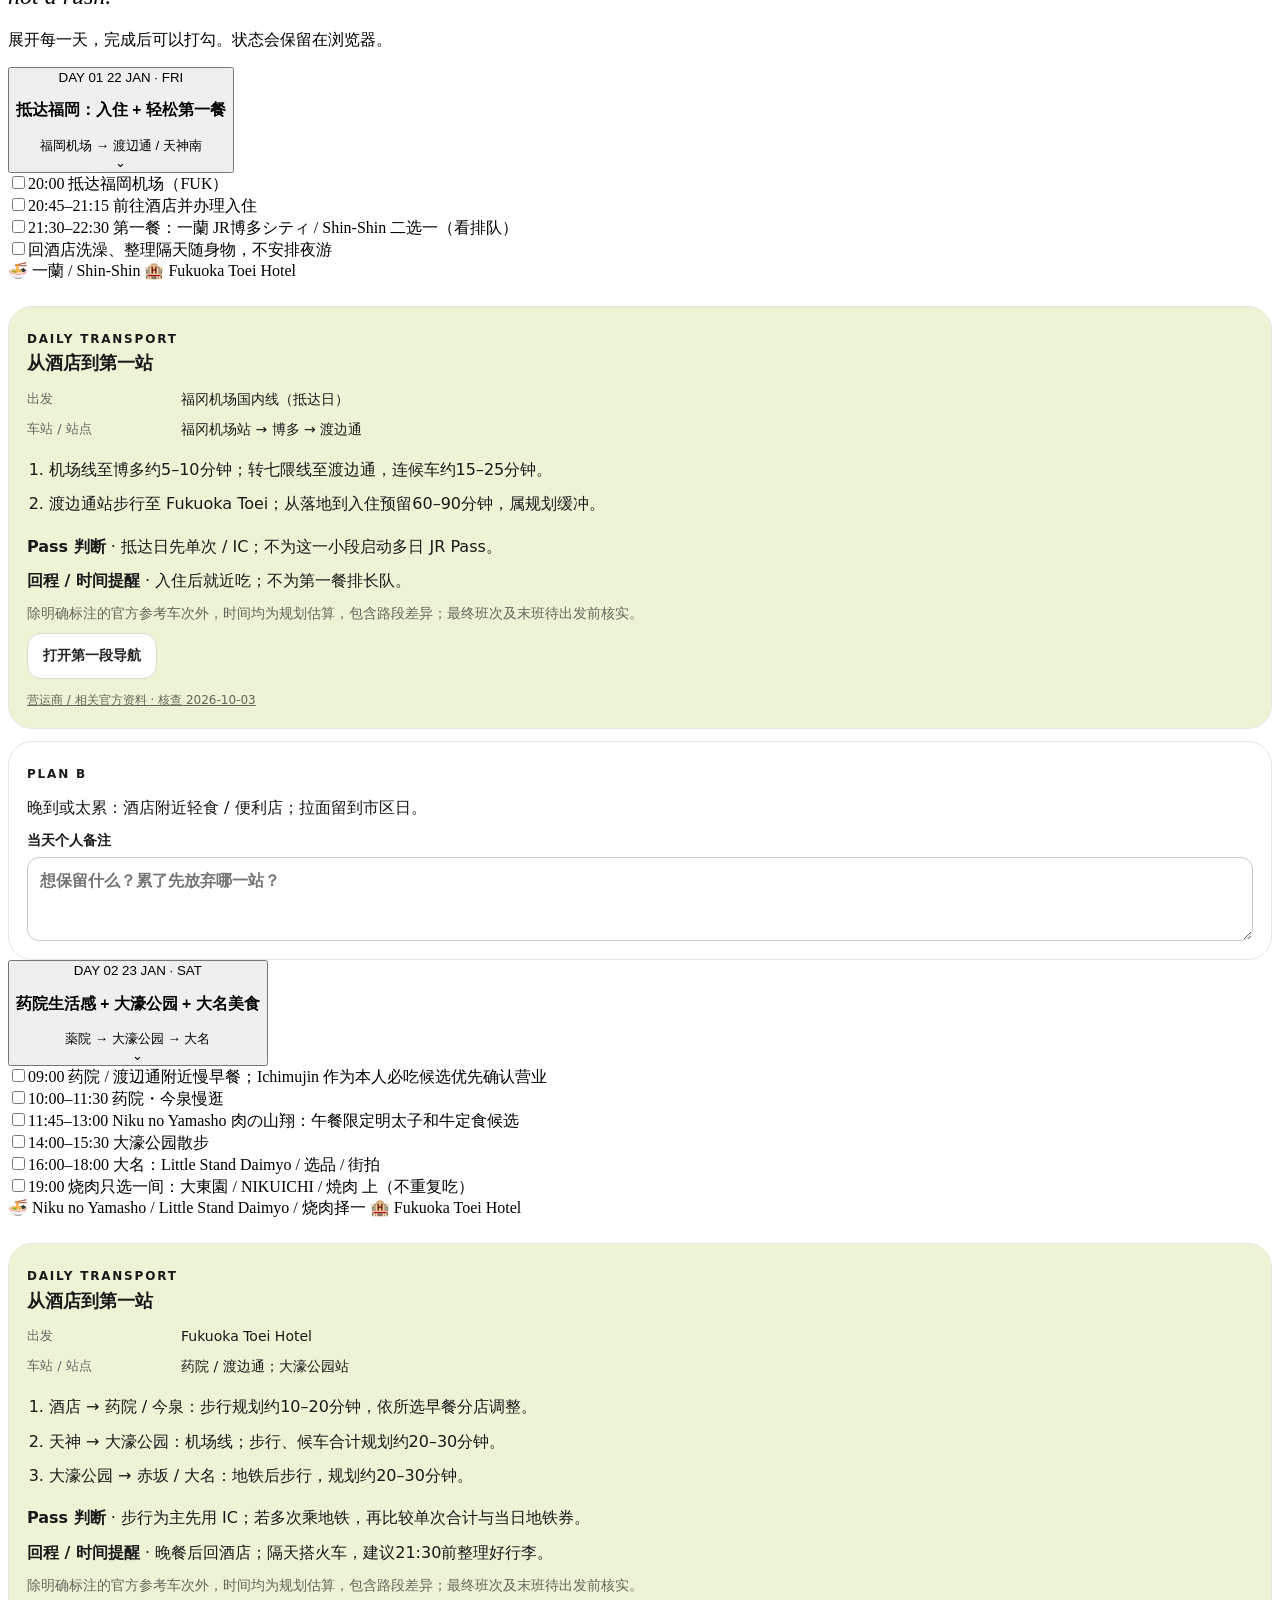
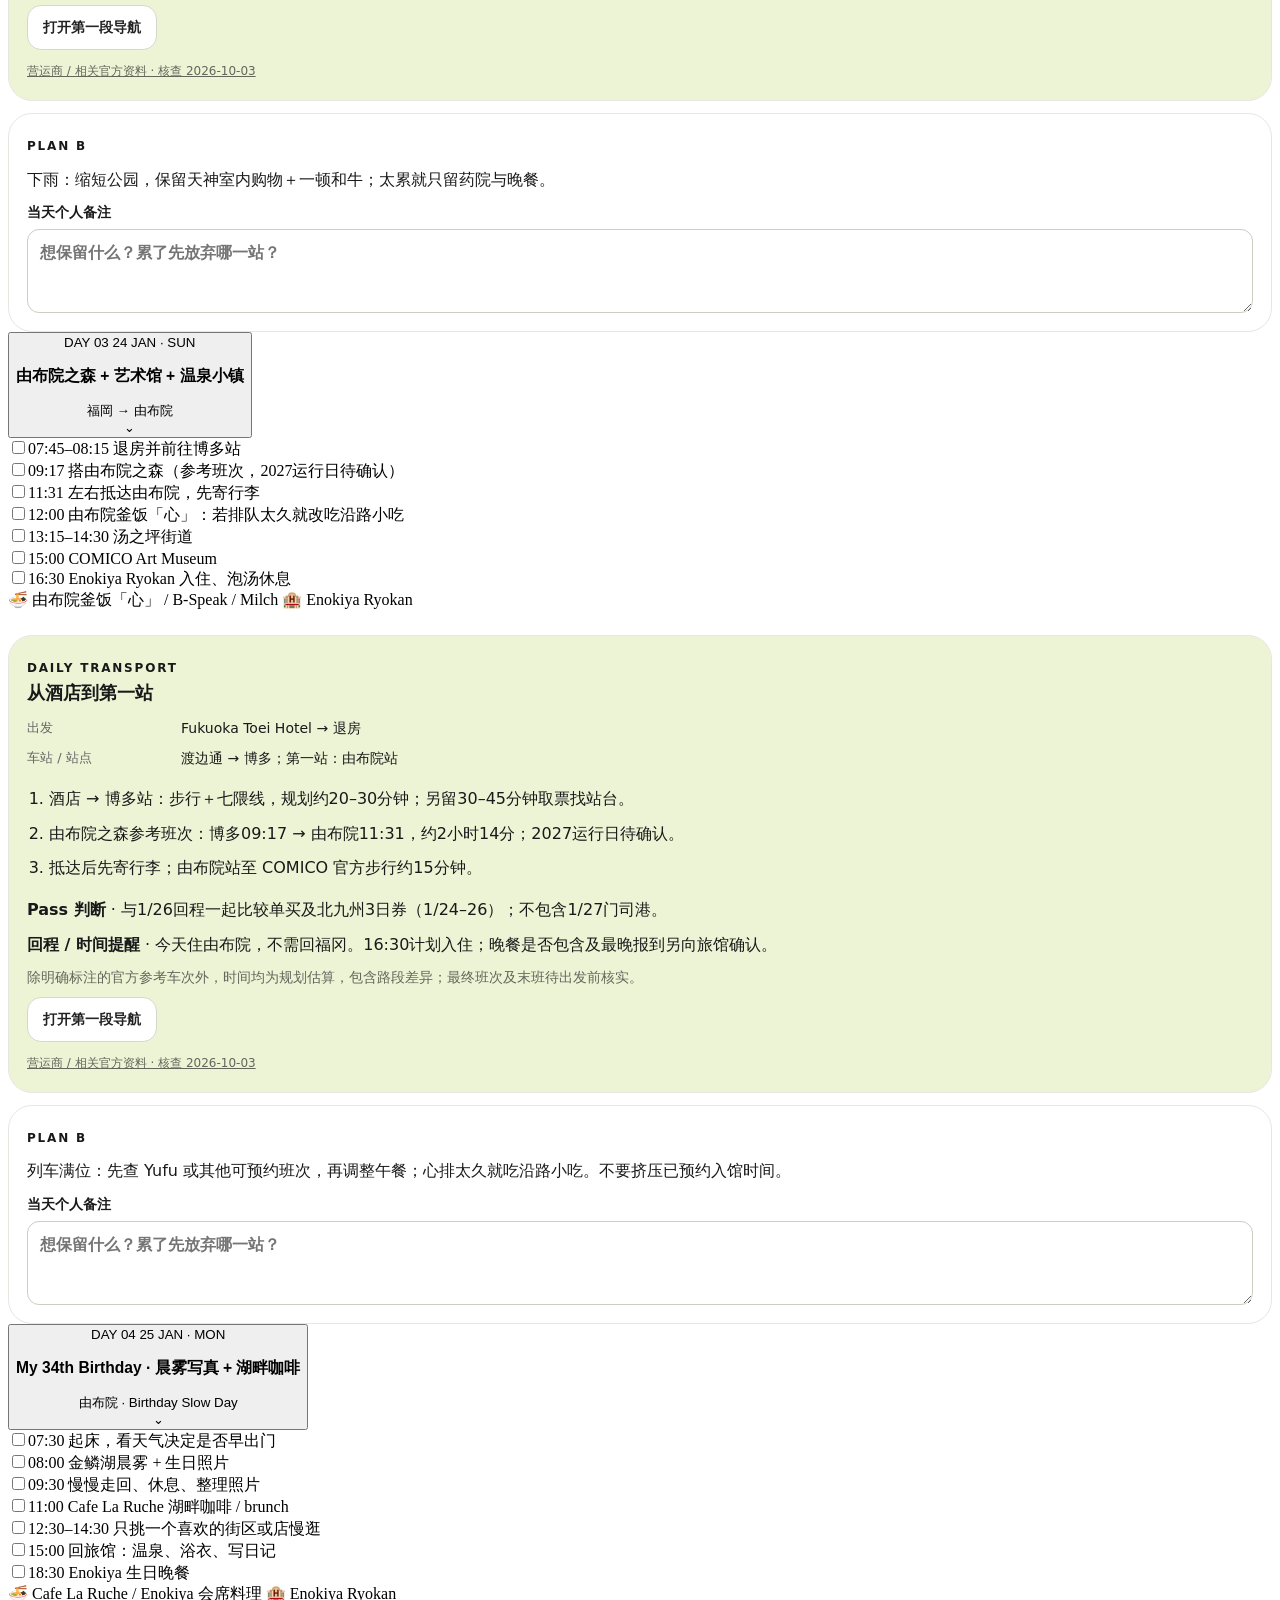
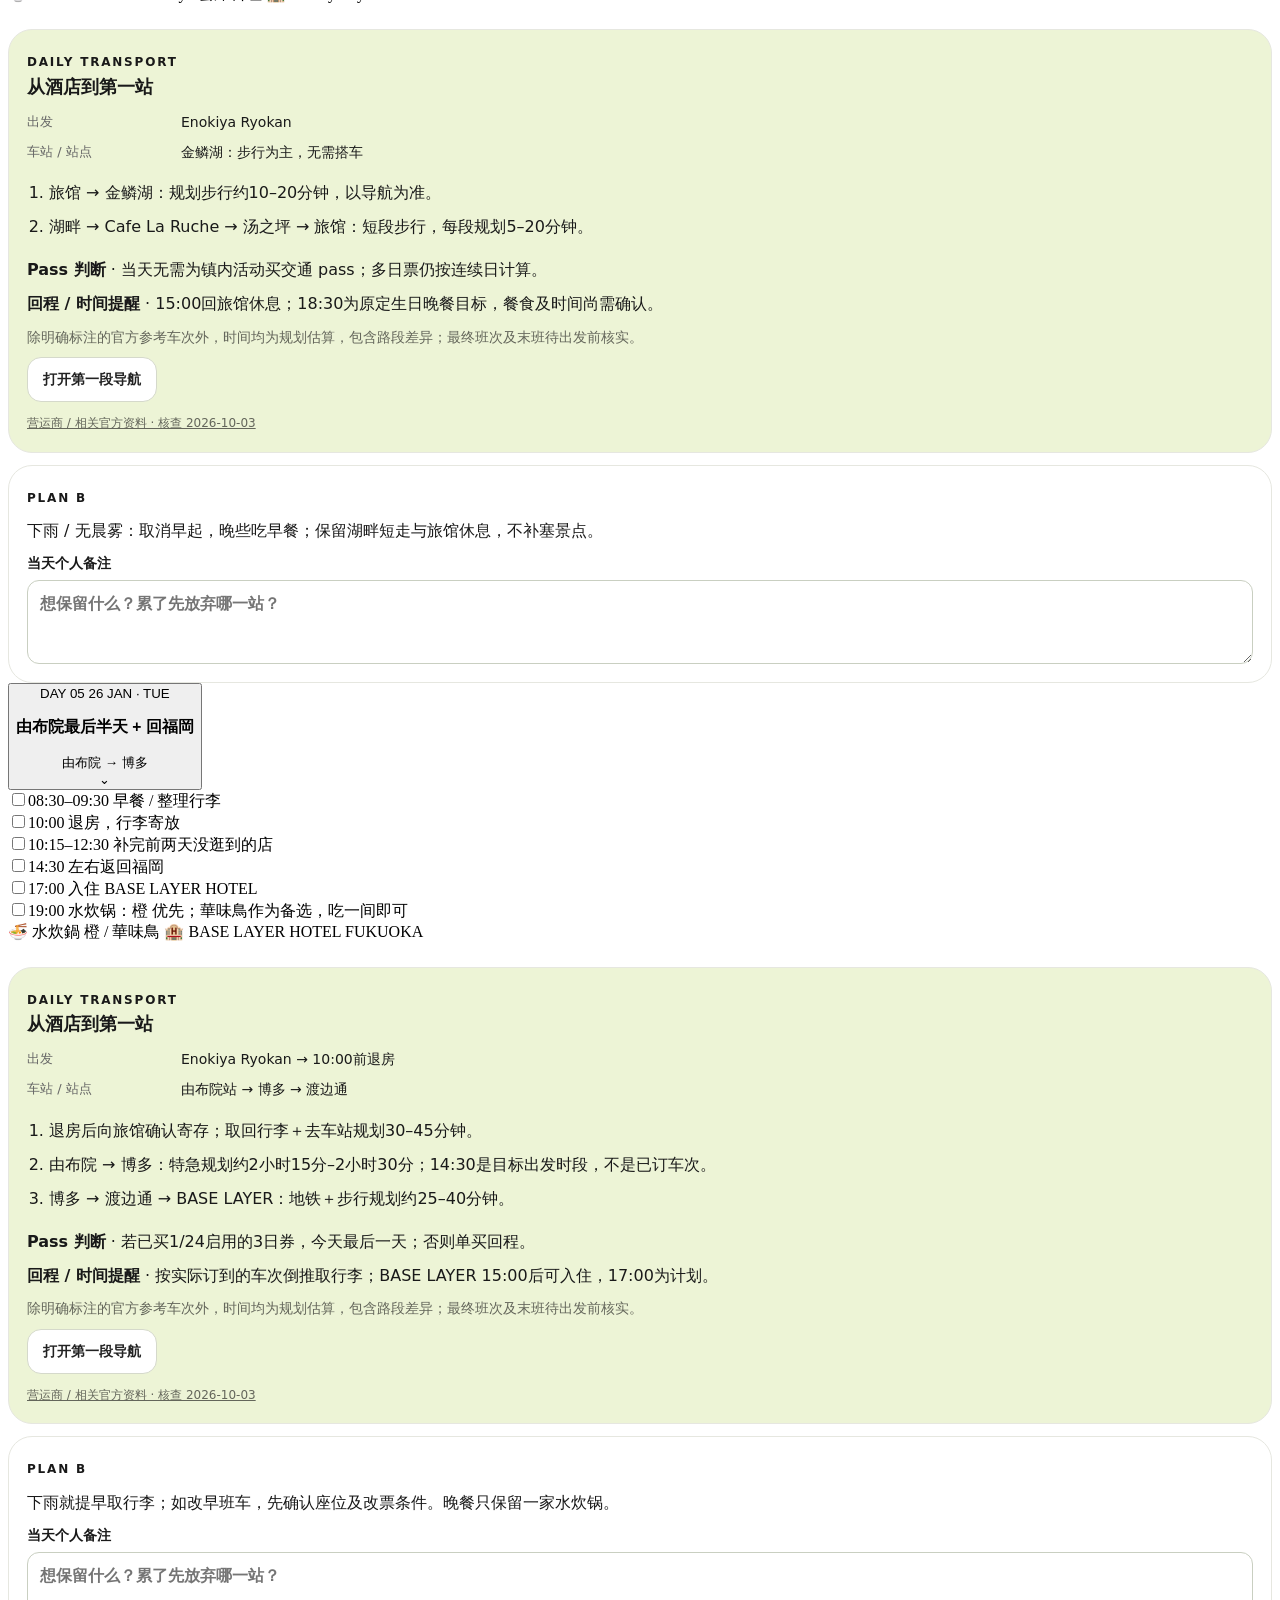
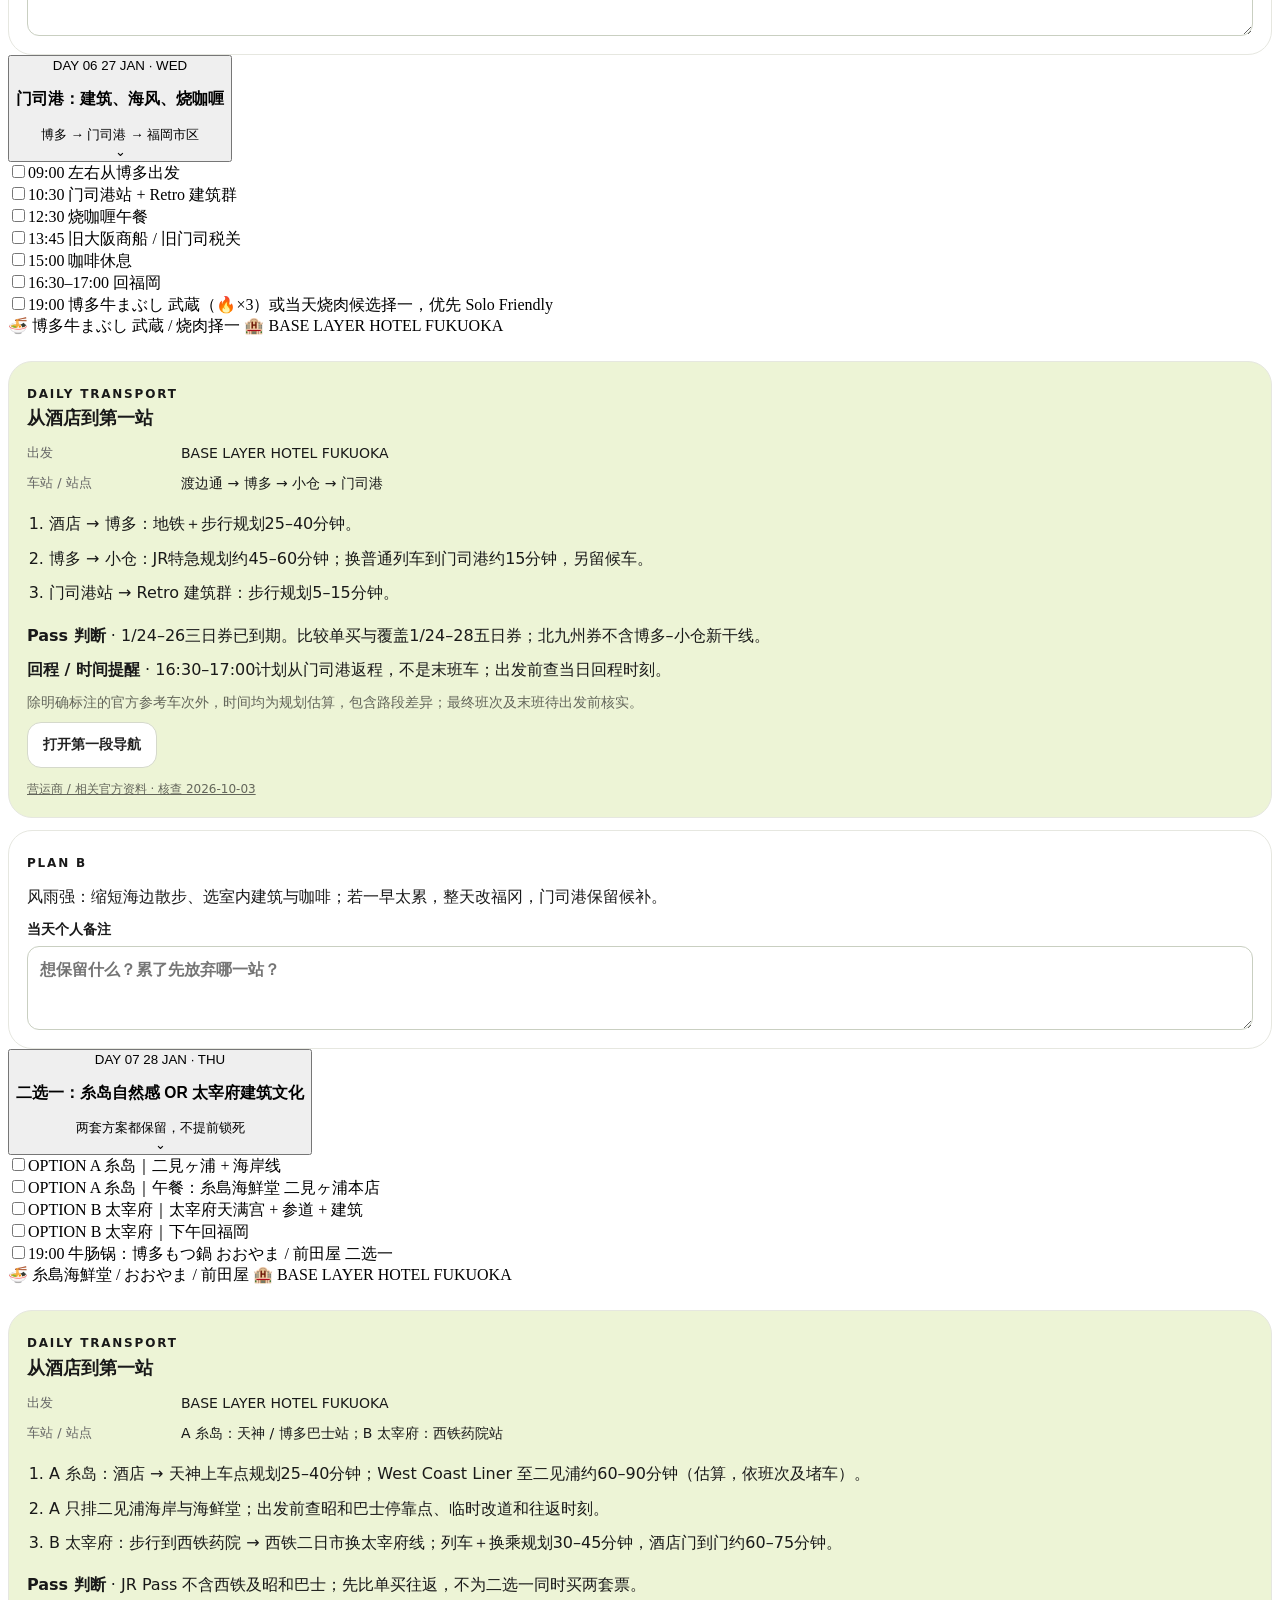
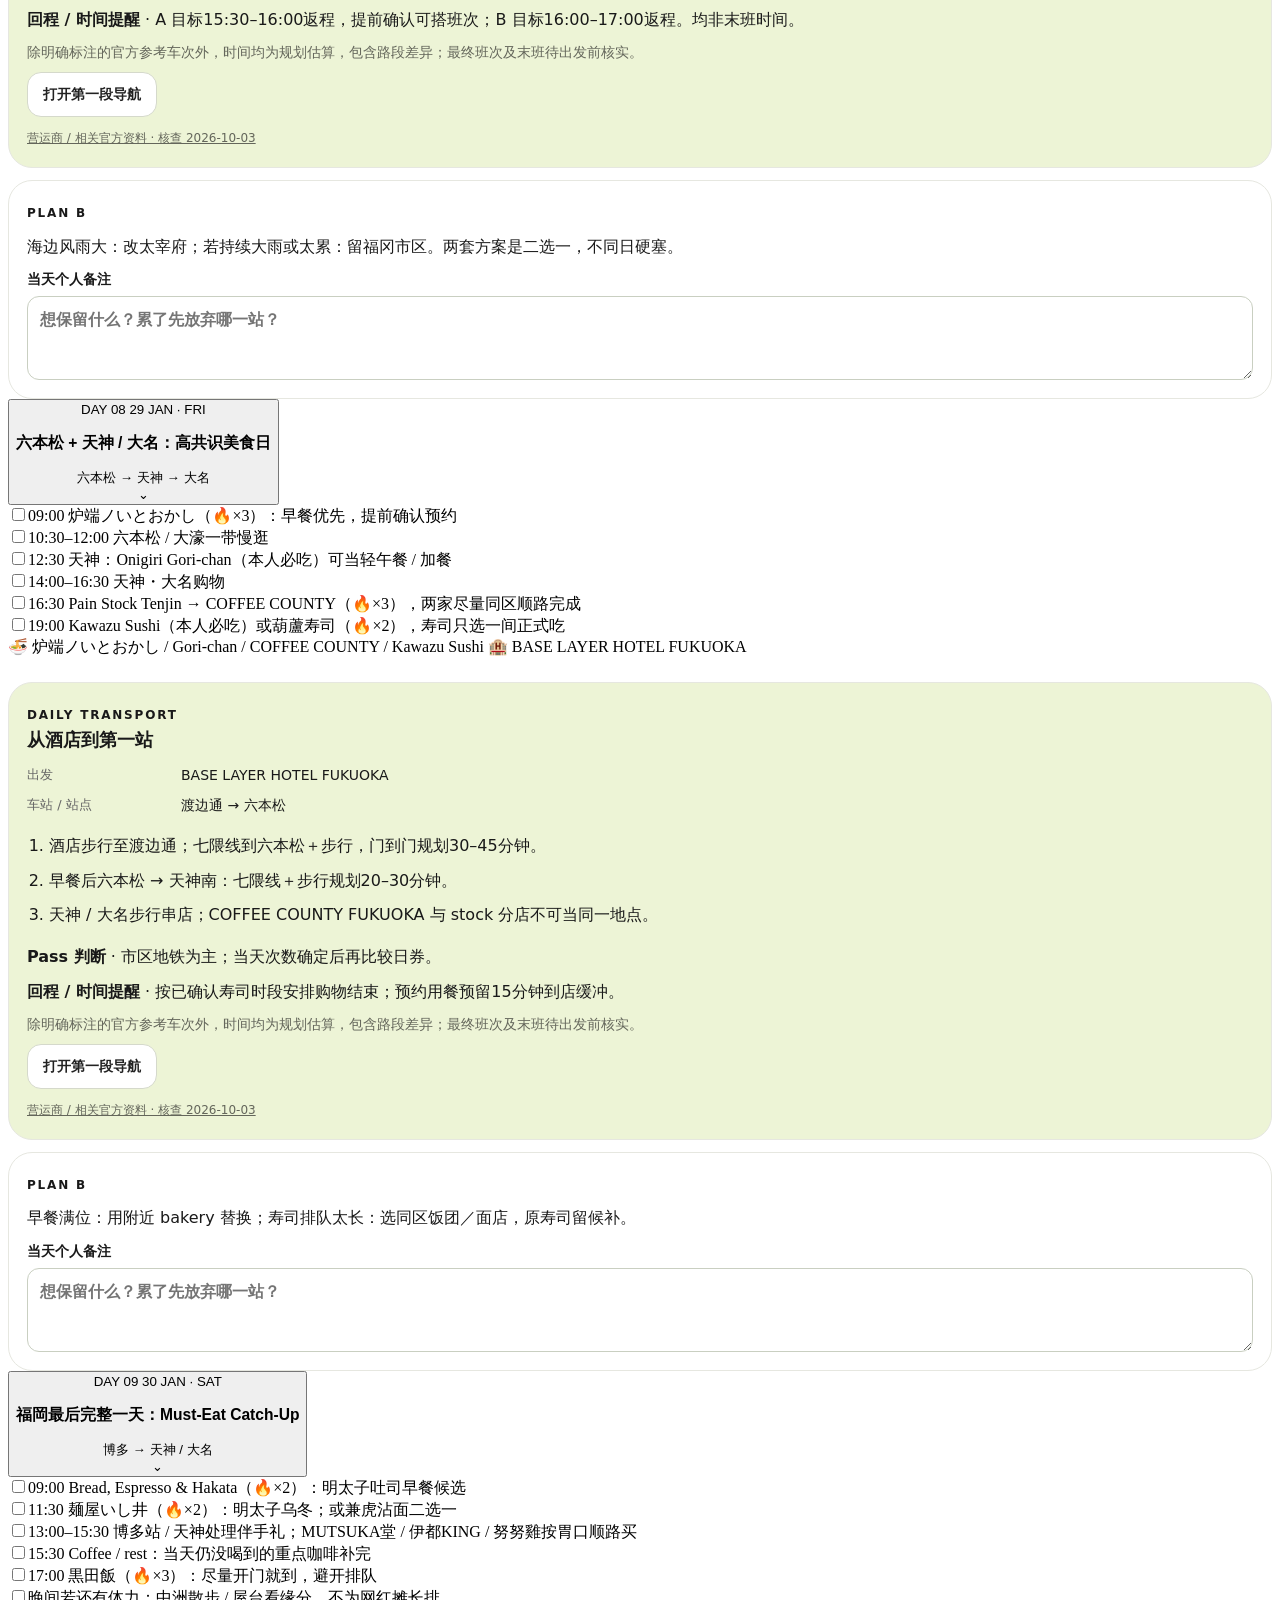
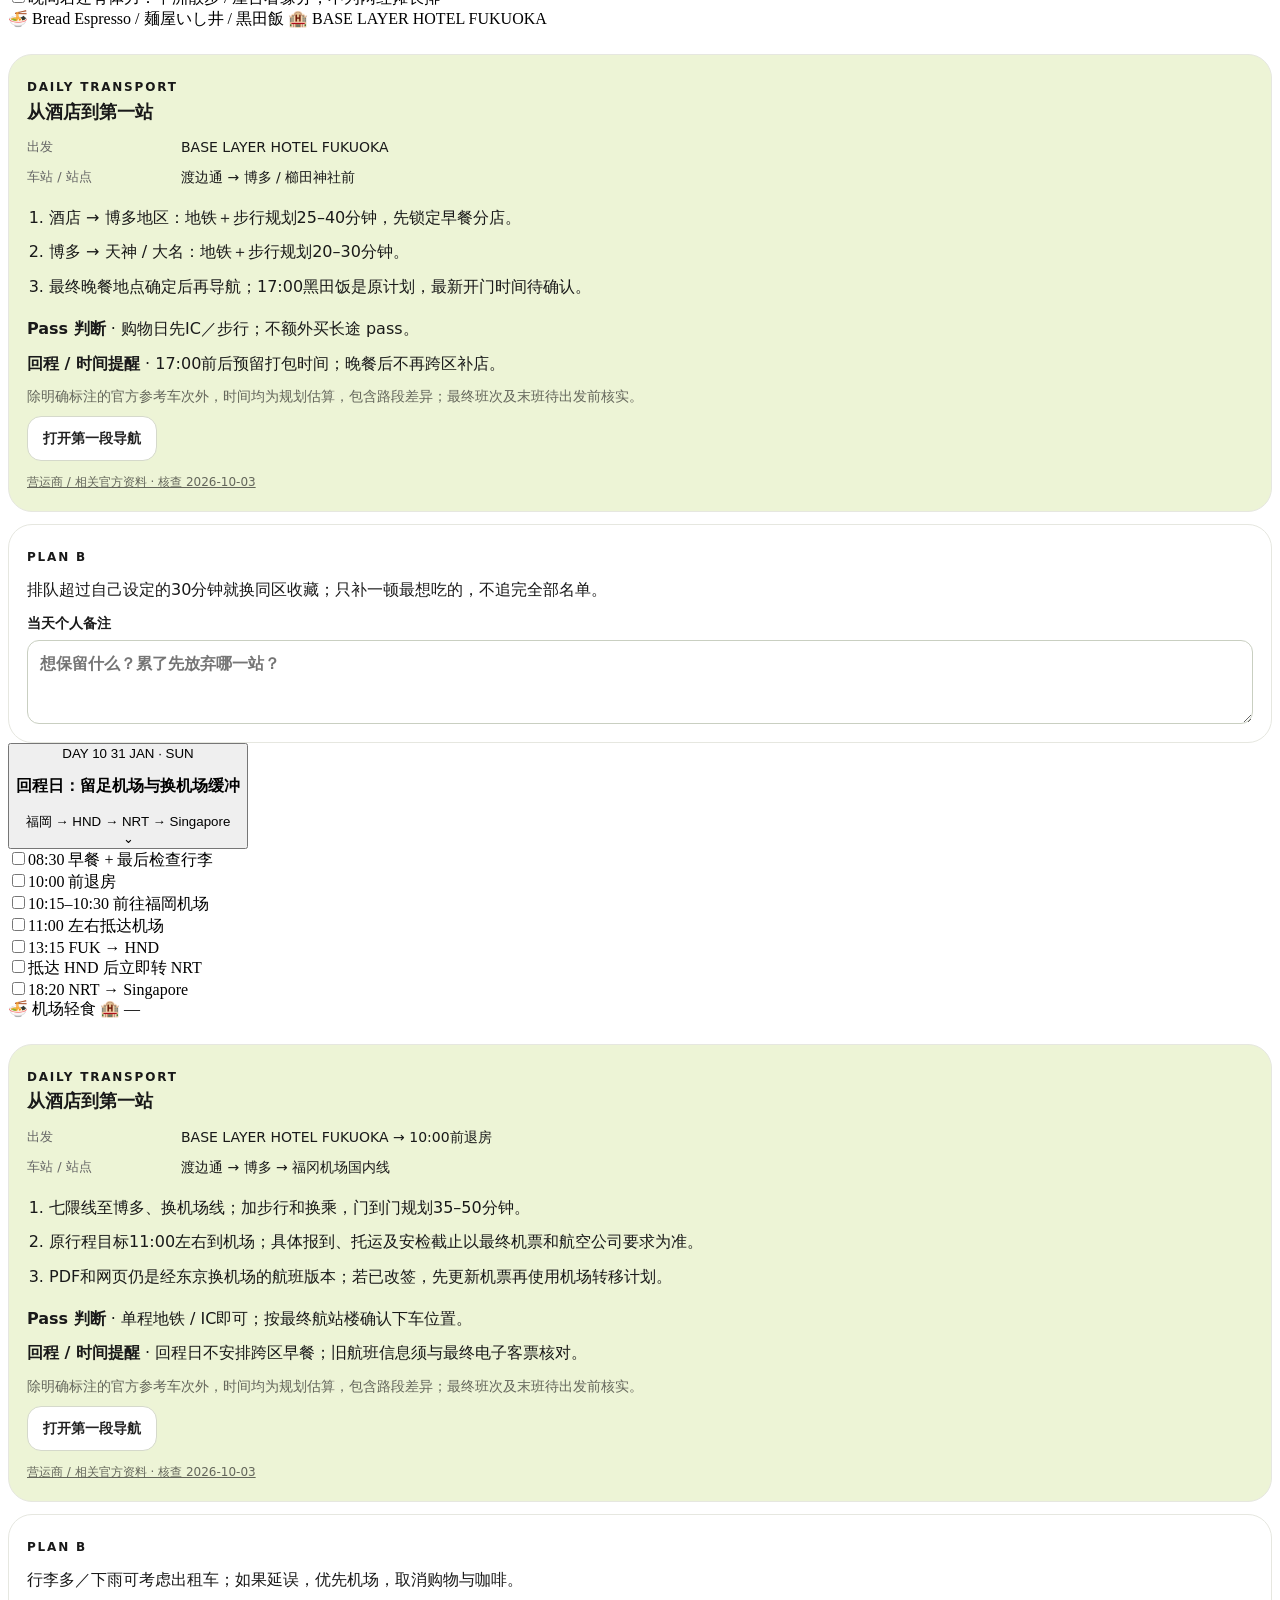
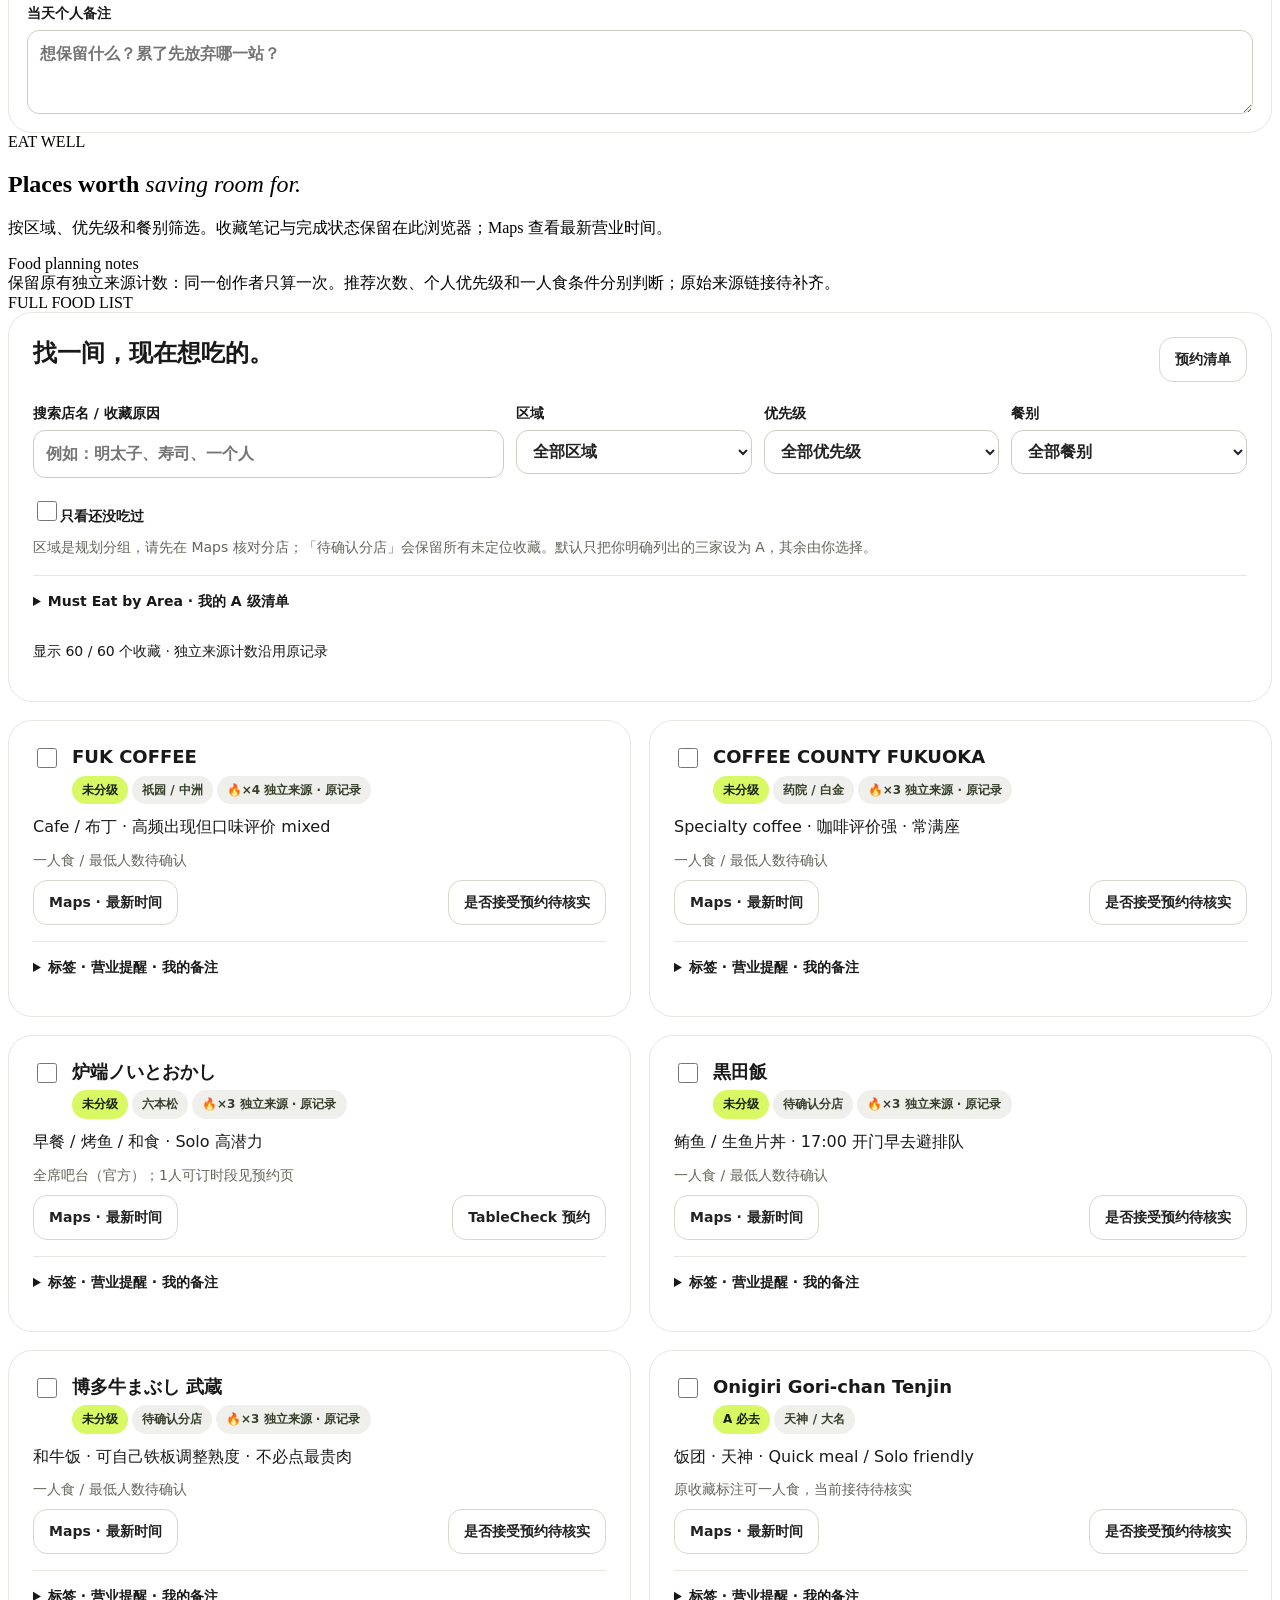
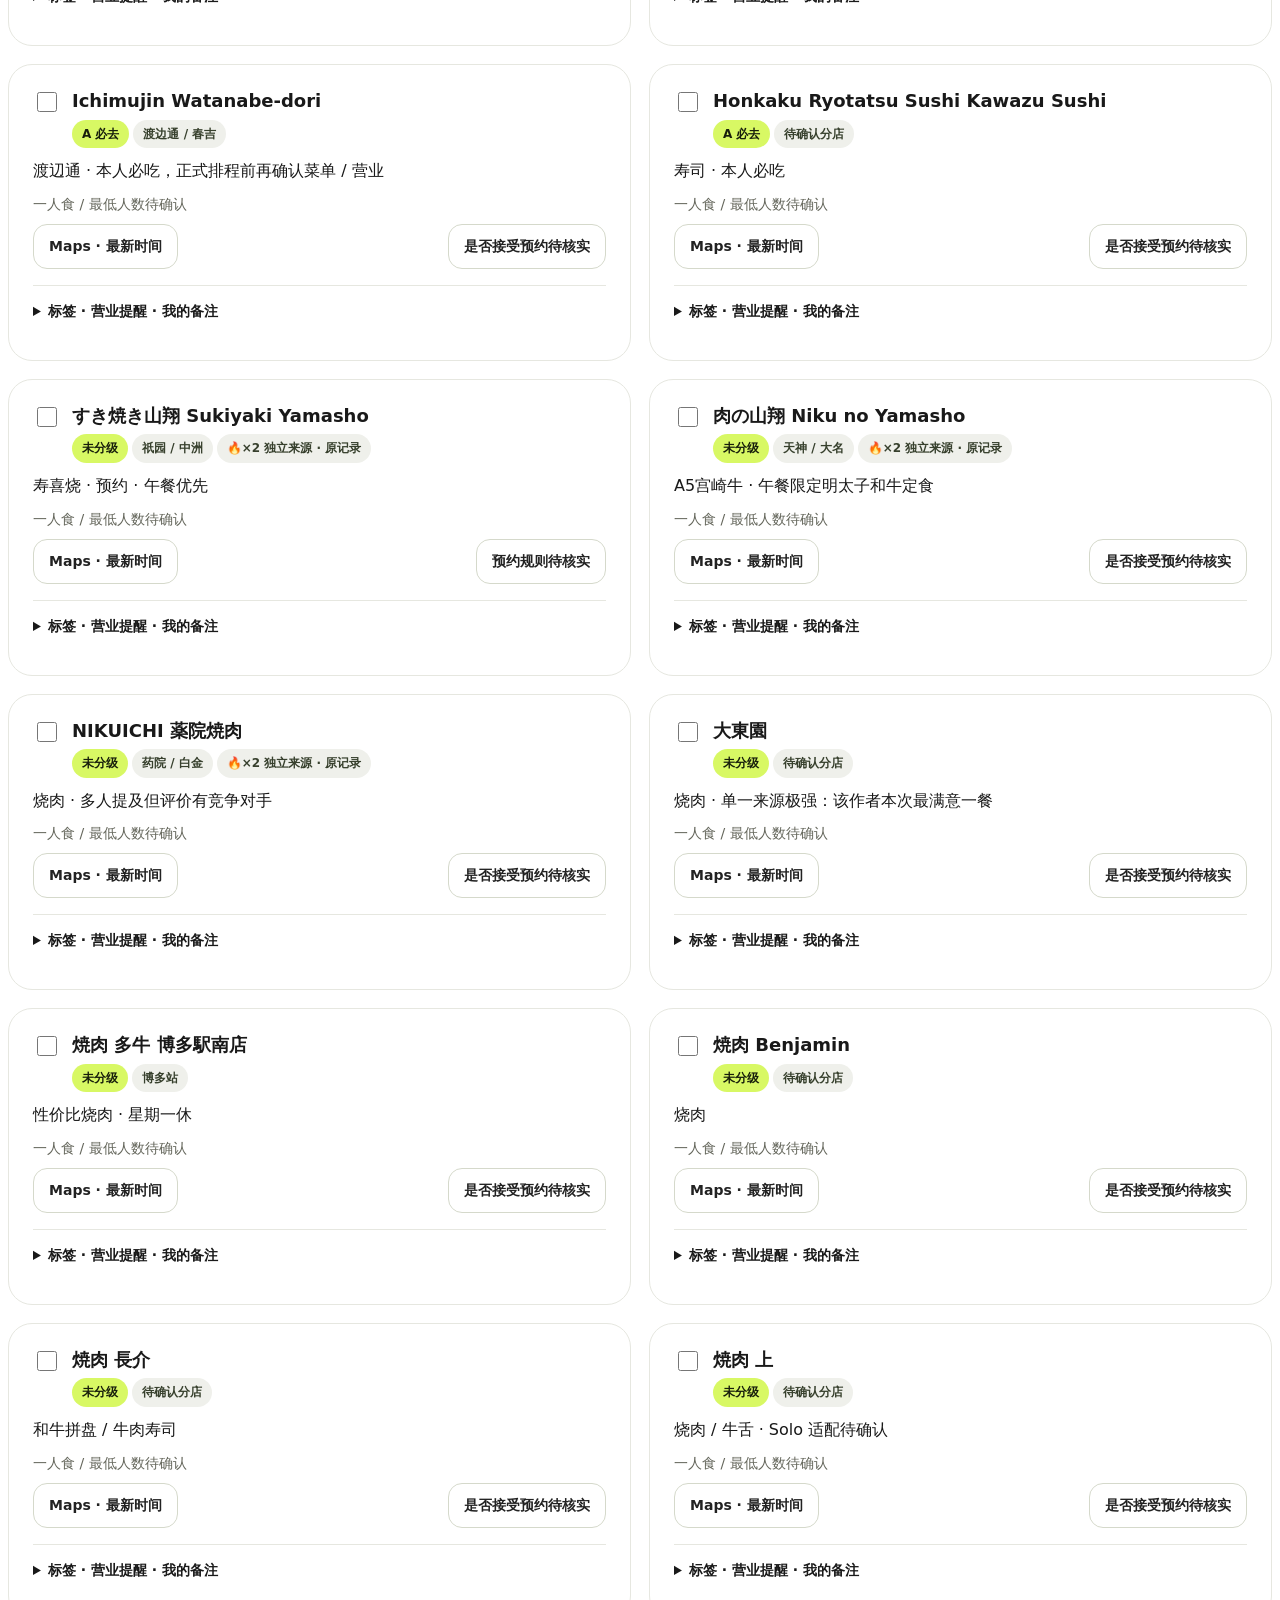
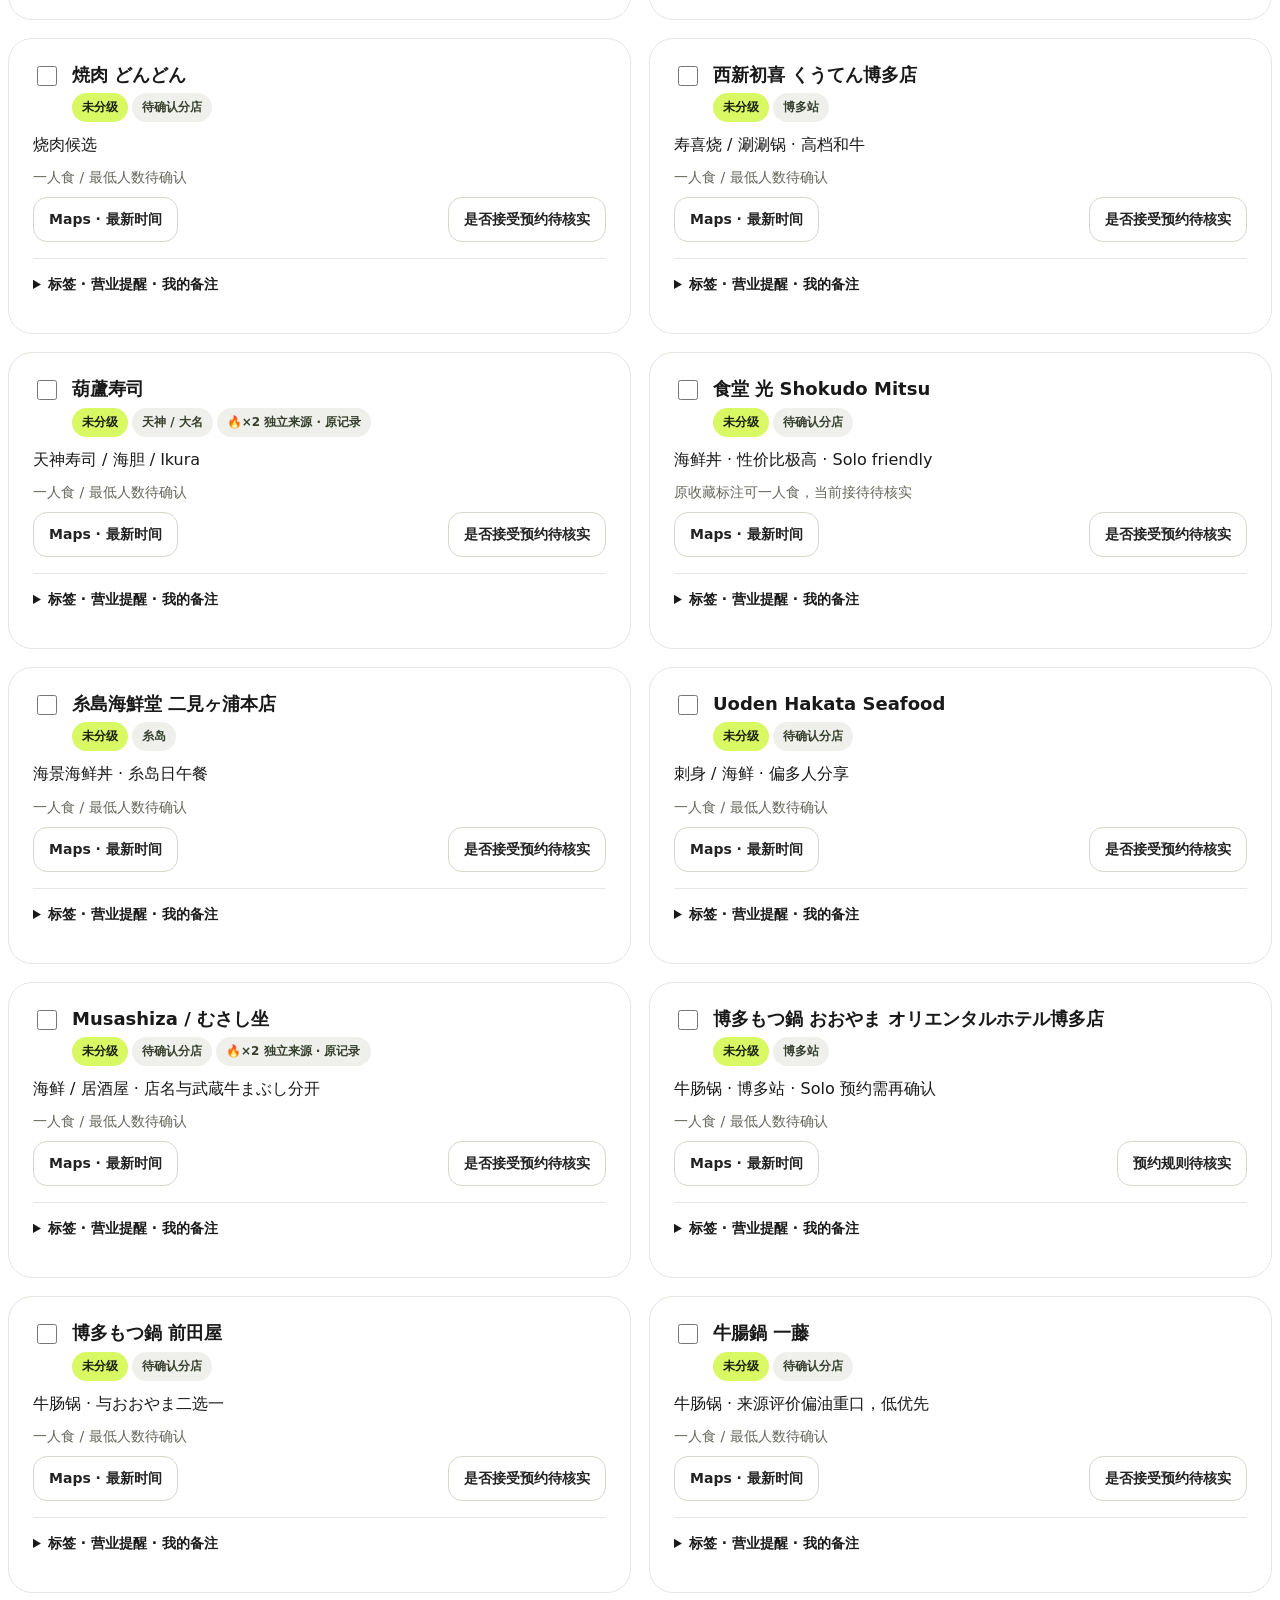
==== commit 3dfd26b7: "Add daily transport, reservation tracker, food filters, priorities and budget tools" ====
--- a/index.html
+++ b/index.html
@@ -39,6 +39,7 @@
   .soft-scroll::-webkit-scrollbar{display:none}.soft-scroll{-ms-overflow-style:none;scrollbar-width:none}
   .task.done label{text-decoration:line-through;opacity:.45}
 </style>
+<link rel="stylesheet" href="planner.css?v=20261003">
 </head>
 
 <body class="bg-cream text-ink font-sans">
@@ -55,12 +56,7 @@
         </div>
       </div>
 
-      <nav class="hidden items-center gap-2 md:flex">
-        <a class="rounded-full px-4 py-2 text-xs font-bold bg-ink text-white" href="index.html">Overview</a>
-        <a class="rounded-full px-4 py-2 text-xs font-bold text-muted hover:bg-white" href="itinerary.html">Itinerary</a>
-        <a class="rounded-full px-4 py-2 text-xs font-bold text-muted hover:bg-white" href="food.html">Food</a>
-        <a class="rounded-full px-4 py-2 text-xs font-bold text-muted hover:bg-white" href="booking.html">Flights + Stay</a>
-      </nav>
+      <nav class="trip-nav desktop" aria-label="Desktop navigation"><a href="index.html" aria-current="page">Overview</a><a href="itinerary.html">Itinerary</a><a href="food.html">Food</a><a href="reservations.html">Bookings</a><a href="booking.html">More</a></nav>
 
       <button class="rounded-full border border-black/10 bg-white px-4 py-2 text-xs font-bold">
         2027.01.22 — 01.31
@@ -114,7 +110,7 @@
           <div class="flex flex-wrap items-end justify-between gap-4">
             <div class="glass rounded-[24px] p-4 text-ink">
               <div class="text-[10px] font-bold uppercase tracking-[.18em] text-muted">Next highlight</div>
-              <div class="mt-1 text-sm font-black">由布院之森 · Jan 24 · 09:17</div>
+              <div class="mt-1 text-sm font-black">由布院之森 · Jan 24 · 09:17 待确认</div>
             </div>
             <a href="itinerary.html" class="nav-btn flex items-center gap-3 rounded-full bg-lime px-5 py-3 text-sm font-black text-ink">
               Explore itinerary <span class="grid h-7 w-7 place-items-center rounded-full bg-ink text-white">↗</span>
@@ -213,8 +209,7 @@
           </article>
 
           <article class="card-hover overflow-hidden rounded-[28px] border border-line bg-white md:col-span-2">
-            <div class="grid md:grid-cols-2">
-              <img class="h-72 w-full object-cover" src="https://images.unsplash.com/photo-1576675466969-38eeae4b41f6?auto=format&fit=crop&w=1200&q=85" alt="Japanese food">
+            <div>
               <div class="p-6">
                 <span class="rounded-full bg-lime px-3 py-1 text-[10px] font-black">MUST EAT</span>
                 <h3 class="mt-7 text-3xl font-black tracking-[-.04em]">Good food is part of the itinerary.</h3>
@@ -264,13 +259,13 @@
       <div class="mb-10">
         <span class="rounded-full bg-lime px-3 py-1 text-[10px] font-black">EAT WELL</span>
         <h2 class="mt-4 text-4xl font-black tracking-[-.05em] md:text-6xl">Places worth <span class="serif-italic">saving room for.</span></h2>
-        <p class="mt-4 max-w-2xl text-sm leading-6 text-muted">按地区整理。打勾后会保留；评分为整理时参考值；Google Maps 直接打开最新营业时间和评分。</p>
+        <p class="mt-4 max-w-2xl text-sm leading-6 text-muted">按区域、优先级和餐别筛选。收藏笔记与完成状态保留在此浏览器；Maps 查看最新营业时间。</p>
       </div>
       <div class="mb-6 rounded-[26px] border border-line bg-white p-5">
       <div class="flex flex-col gap-2 md:flex-row md:items-center md:justify-between">
         <div>
           <div class="text-xs font-black uppercase tracking-[.18em] text-muted">Food planning notes</div>
-          <div class="mt-2 text-sm leading-6 text-muted">已按独立创作者重复推荐、本人想吃、Solo 友好度和路线整合。🔥×3 以上为高共识；同一创作者重复提及只算 1 次。</div>
+          <div class="mt-2 text-sm leading-6 text-muted">保留原有独立来源计数：同一创作者只算一次。推荐次数、个人优先级和一人食条件分别判断；原始来源链接待补齐。</div>
         </div>
         <span class="mt-2 w-fit rounded-full bg-lime px-3 py-2 text-[10px] font-black md:mt-0">FULL FOOD LIST</span>
       </div>
@@ -282,7 +277,7 @@
     <section id="booking" class="view hidden py-14">
       <div class="mb-10">
         <span class="rounded-full bg-lime px-3 py-1 text-[10px] font-black">FLIGHTS + STAY + TO‑DO</span>
-        <h2 class="mt-4 text-4xl font-black tracking-[-.05em] md:text-6xl">Everything booked,<br><span class="serif-italic">all in one place.</span></h2>
+        <h2 class="mt-4 text-4xl font-black tracking-[-.05em] md:text-6xl">Flights + Stay,<br><span class="serif-italic">and the little details.</span></h2>
       </div>
 
       <article class="mb-6 rounded-[28px] border border-line bg-white p-6">
@@ -422,19 +417,15 @@
   </main>
 
   <!-- Mobile Bottom Nav -->
-  <nav class="fixed bottom-3 left-3 right-3 z-50 grid grid-cols-4 rounded-[22px] border border-black/10 bg-white/90 p-2 backdrop-blur-xl md:hidden">
-    <a class="rounded-2xl py-3 text-center text-[11px] font-black bg-ink text-white" href="index.html">Home</a>
-    <a class="rounded-2xl py-3 text-center text-[11px] font-black text-muted" href="itinerary.html">Trip</a>
-    <a class="rounded-2xl py-3 text-center text-[11px] font-black text-muted" href="food.html">Food</a>
-    <a class="rounded-2xl py-3 text-center text-[11px] font-black text-muted" href="booking.html">Flights + Stay</a>
-  </nav>
+  <nav class="trip-nav mobile" aria-label="Mobile navigation"><a href="index.html" aria-current="page">Home</a><a href="itinerary.html">Trip</a><a href="food.html">Food</a><a href="reservations.html">Bookings</a><a href="booking.html">More</a></nav>
 </div>
 
 <script>
+const tripStorage={getItem(k){try{return localStorage.getItem(k)}catch{return null}},setItem(k,v){try{localStorage.setItem(k,v)}catch{document.documentElement.dataset.storageUnavailable='true'}}};
 const days=[
 [1,'22 JAN · FRI','抵达福岡：入住 + 轻松第一餐','福岡机场 → 渡辺通 / 天神南',['20:00 抵达福岡机场（FUK）','20:45–21:15 前往酒店并办理入住','21:30–22:30 第一餐：一蘭 JR博多シティ / Shin-Shin 二选一（看排队）','回酒店洗澡、整理隔天随身物，不安排夜游'],'一蘭 / Shin-Shin','Fukuoka Toei Hotel'],
 [2,'23 JAN · SAT','药院生活感 + 大濠公园 + 大名美食','薬院 → 大濠公园 → 大名',['09:00 药院 / 渡辺通附近慢早餐；Ichimujin 作为本人必吃候选优先确认营业','10:00–11:30 药院・今泉慢逛','11:45–13:00 Niku no Yamasho 肉の山翔：午餐限定明太子和牛定食候选','14:00–15:30 大濠公园散步','16:00–18:00 大名：Little Stand Daimyo / 选品 / 街拍','19:00 烧肉只选一间：大東園 / NIKUICHI / 焼肉 上（不重复吃）'],'Niku no Yamasho / Little Stand Daimyo / 烧肉择一','Fukuoka Toei Hotel'],
-[3,'24 JAN · SUN','由布院之森 + 艺术馆 + 温泉小镇','福岡 → 由布院',['07:45–08:15 退房并前往博多站','09:17 搭由布院之森','11:31 左右抵达由布院，先寄行李','12:00 由布院釜饭「心」：若排队太久就改吃沿路小吃','13:15–14:30 汤之坪街道','15:00 COMICO Art Museum','16:30 Enokiya Ryokan 入住、泡汤休息'],'由布院釜饭「心」 / B-Speak / Milch','Enokiya Ryokan'],
+[3,'24 JAN · SUN','由布院之森 + 艺术馆 + 温泉小镇','福岡 → 由布院',['07:45–08:15 退房并前往博多站','09:17 搭由布院之森（参考班次，2027运行日待确认）','11:31 左右抵达由布院，先寄行李','12:00 由布院釜饭「心」：若排队太久就改吃沿路小吃','13:15–14:30 汤之坪街道','15:00 COMICO Art Museum','16:30 Enokiya Ryokan 入住、泡汤休息'],'由布院釜饭「心」 / B-Speak / Milch','Enokiya Ryokan'],
 [4,'25 JAN · MON','My 34th Birthday · 晨雾写真 + 湖畔咖啡','由布院 · Birthday Slow Day',['07:30 起床，看天气决定是否早出门','08:00 金鳞湖晨雾 + 生日照片','09:30 慢慢走回、休息、整理照片','11:00 Cafe La Ruche 湖畔咖啡 / brunch','12:30–14:30 只挑一个喜欢的街区或店慢逛','15:00 回旅馆：温泉、浴衣、写日记','18:30 Enokiya 生日晚餐'],'Cafe La Ruche / Enokiya 会席料理','Enokiya Ryokan'],
 [5,'26 JAN · TUE','由布院最后半天 + 回福岡','由布院 → 博多',['08:30–09:30 早餐 / 整理行李','10:00 退房，行李寄放','10:15–12:30 补完前两天没逛到的店','14:30 左右返回福岡','17:00 入住 BASE LAYER HOTEL','19:00 水炊锅：橙 优先；華味鳥作为备选，吃一间即可'],'水炊鍋 橙 / 華味鳥','BASE LAYER HOTEL FUKUOKA'],
 [6,'27 JAN · WED','门司港：建筑、海风、烧咖喱','博多 → 门司港 → 福岡市区',['09:00 左右从博多出发','10:30 门司港站 + Retro 建筑群','12:30 烧咖喱午餐','13:45 旧大阪商船 / 旧门司税关','15:00 咖啡休息','16:30–17:00 回福岡','19:00 博多牛まぶし 武蔵（🔥×3）或当天烧肉候选择一，优先 Solo Friendly'],'博多牛まぶし 武蔵 / 烧肉择一','BASE LAYER HOTEL FUKUOKA'],
@@ -563,7 +554,6 @@
   const card=document.createElement('article');
   card.className='overflow-hidden rounded-[28px] border border-line bg-white';
   card.innerHTML=`
-    <div class="h-40 bg-cover bg-center" style="background-image:url('https://images.unsplash.com/photo-${['1504674900247-0877df9cc836','1553621042-f6e147245754','1555396273-367ea4eb4db5','1569050467447-ce54b3bbc37d'][idx%4]}?auto=format&fit=crop&w=1000&q=80')"></div>
     <div class="p-5">
       <div class="mb-4 flex items-center justify-between">
         <h3 class="text-xl font-black">${g[0]}</h3>
@@ -582,7 +572,7 @@
 });
 
 const memos=[
-'由布院之森车票｜24 Jan · 09:17',
+'由布院之森车票｜24 Jan · 09:17 参考班次',
 '炉端ノいとおかし｜29 Jan 早餐 · 提前确认预约',
 'Sukiyaki Yamasho｜午餐候选 · 提前预约',
 'Kawazu Sushi｜本人必吃 · 确认是否可预约 1 pax',
@@ -669,15 +659,16 @@
 
 document.querySelectorAll('.persist').forEach(cb=>{
   const key='kyushu_check_'+cb.id;
-  const saved=localStorage.getItem(key);
+  const saved=tripStorage.getItem(key);
   if(saved!==null) cb.checked=saved==='1';
   const parent=cb.closest('.task');
   if(parent) parent.classList.toggle('done',cb.checked);
   cb.addEventListener('change',()=>{
-    localStorage.setItem(key,cb.checked?'1':'0');
+    tripStorage.setItem(key,cb.checked?'1':'0');
     if(parent) parent.classList.toggle('done',cb.checked);
   });
 });
 </script>
+<script src="planner.js?v=20261003"></script>
 </body>
-</html>+</html>
--- a/planner.css
+++ b/planner.css
@@ -0,0 +1,4 @@
+:root{--trip-lime:#d8f864;--trip-ink:#191919;--trip-muted:#666;--trip-line:#e6e7e0}*{box-sizing:border-box}.trip-nav{display:flex;gap:6px}.trip-nav a{font-size:14px;font-weight:700;text-decoration:none;border-radius:999px;padding:12px 16px;white-space:nowrap}.trip-nav a[aria-current]{background:#191919;color:white}.trip-nav a:hover{background:#e4edcb;color:#191919}.trip-nav.mobile{display:none}.planner{font-family:Inter,system-ui,sans-serif;font-size:16px;line-height:1.65;color:var(--trip-ink)}.planner-heading{padding:38px 0 28px}.eyebrow{font-size:12px;letter-spacing:.15em;font-weight:800}.planner h1{font-size:clamp(34px,5vw,64px);line-height:1.1;font-weight:850;letter-spacing:-.045em;margin:18px 0}.planner h1 span{display:block;font-family:Georgia,serif;font-weight:400;font-size:.63em;letter-spacing:0;margin-top:14px}.planner h2{font-weight:800;font-size:24px;line-height:1.25;margin:0 0 12px}.planner h3{font-size:18px;line-height:1.35;font-weight:750;margin:0 0 10px}.planner p{margin:8px 0}.planner .muted{color:#64665b;font-size:14px}.planner-grid{display:grid;grid-template-columns:repeat(2,minmax(0,1fr));gap:18px}.planner-card{background:white;border:1px solid var(--trip-line);padding:24px;border-radius:24px;min-width:0;overflow-wrap:anywhere}.planner-card.lime{background:#edf4d6}.planner-card.dark{background:#20251d;color:white}.planner-card.dark .muted{color:#c7cebe}.planner-row{display:flex;align-items:center;justify-content:space-between;gap:14px;flex-wrap:wrap}.planner-stack{display:grid;gap:16px}.planner .chip{display:inline-block;font-size:12px;line-height:1.4;font-weight:650;padding:6px 10px;border-radius:30px;background:#eff0eb;margin:2px 4px 2px 0;color:#37402d}.planner .chip.accent{background:var(--trip-lime);color:#171e0b}.planner .chip.warning{background:#fff0d9;color:#6c4b12}.planner a{color:inherit}.planner .action{display:inline-flex;align-items:center;justify-content:center;min-height:44px;border:1px solid #d5d9cb;border-radius:14px;background:white;padding:10px 15px;font-size:14px;font-weight:700;color:#222;text-decoration:none;cursor:pointer}.planner .action.primary{background:#222;color:white;border-color:#222}.planner label{font-size:14px;display:block;font-weight:650}.planner input:not([type=checkbox]),.planner select,.planner textarea{display:block;background:white;color:#222;border:1px solid #c9cfc1;border-radius:12px;font:inherit;font-size:16px;min-height:44px;width:100%;padding:10px 12px;margin-top:5px}.planner input[type=checkbox]{width:20px;height:20px;accent-color:#53672a;flex-shrink:0}.planner textarea{min-height:84px;resize:vertical}.planner .fields{display:grid;grid-template-columns:repeat(2,minmax(0,1fr));gap:12px;margin-top:14px}.planner .filters{display:grid;grid-template-columns:2fr 1fr 1fr 1fr;gap:12px;margin:20px 0}.planner .food-title{display:flex;gap:12px;align-items:flex-start}.planner .food-title h3{margin-bottom:4px}.planner .visited h3{text-decoration:line-through;color:#68715c}.planner details{border-top:1px solid var(--trip-line);padding-top:14px;margin-top:16px}.planner summary{cursor:pointer;font-size:14px;font-weight:750;min-height:36px}.planner ol{padding-left:22px;list-style:decimal}.planner li{margin:8px 0}.planner dl{display:grid;grid-template-columns:100px minmax(0,1fr);gap:7px 14px;margin:12px 0}.planner dt{color:#666;font-size:13px}.planner dd{font-size:14px}.planner .big-number{font-size:34px;letter-spacing:-.04em;font-weight:800}.planner .source{display:block;font-size:12px;color:#64665b;margin-top:12px}.planner .notice{border-left:3px solid #aec956;background:#f1f4e9;padding:14px 18px;border-radius:0 16px 16px 0;margin:18px 0;font-size:14px}.planner .check-row{display:flex;gap:12px;align-items:flex-start;padding:12px 0;border-bottom:1px solid #eee}.planner .check-row label{flex:1}.planner .check-row input:checked+label{text-decoration:line-through;opacity:.65}.planner :focus-visible,.trip-nav a:focus-visible{outline:3px solid #738d38;outline-offset:3px}.planner .subnav{display:flex;gap:8px;flex-wrap:wrap;margin-bottom:24px}.planner [hidden]{display:none!important}.day-body .planner{margin-top:24px}#days{align-items:start}.planner section[id]{scroll-margin-top:100px}#storageNotice{position:fixed;top:80px;right:12px;left:12px;z-index:100;background:#fff0d9;padding:12px;font-size:14px;border:1px solid #b39666;border-radius:12px}.planner .counts{margin:14px 0;font-size:14px}.planner .area-summary{display:flex;gap:8px;flex-wrap:wrap}.planner .area-summary button{font-size:14px}.planner .status-done{border-color:#7b914e;background:#f7faef}.planner .wide{grid-column:1/-1}.planner .saved-hint{font-size:12px;color:#697453;min-height:20px}.planner .compact{padding:18px}#overview .planner{margin-top:24px}#budgetTotal{font-variant-numeric:tabular-nums}header>div>button{cursor:default}
+@media(max-width:900px){.trip-nav.desktop a{padding:10px}.trip-nav.desktop{gap:0}header>div>button{display:none}}
+@media(max-width:767px){.trip-nav.desktop{display:none}.trip-nav.mobile{position:fixed;display:grid;grid-template-columns:repeat(5,minmax(0,1fr));bottom:12px;left:10px;right:10px;padding:7px;border-radius:22px;background:rgba(255,255,255,.97);border:1px solid #ddd;z-index:60;box-shadow:0 6px 28px #0001;padding-bottom:max(7px,env(safe-area-inset-bottom))}.trip-nav.mobile a{font-size:12px;padding:13px 0;text-align:center;border-radius:16px}.planner-grid{grid-template-columns:1fr}.planner-card{padding:20px}.planner .filters{grid-template-columns:1fr 1fr}.planner .filters label:first-child{grid-column:1/-1}.planner-heading{padding:26px 0}.planner .fields{grid-template-columns:1fr}.planner dl{grid-template-columns:76px minmax(0,1fr)}.planner h2{font-size:22px}.planner .wide{grid-column:auto}main{padding-bottom:125px!important}}
+@media(prefers-reduced-motion:reduce){html{scroll-behavior:auto}.card-hover{transition:none}}
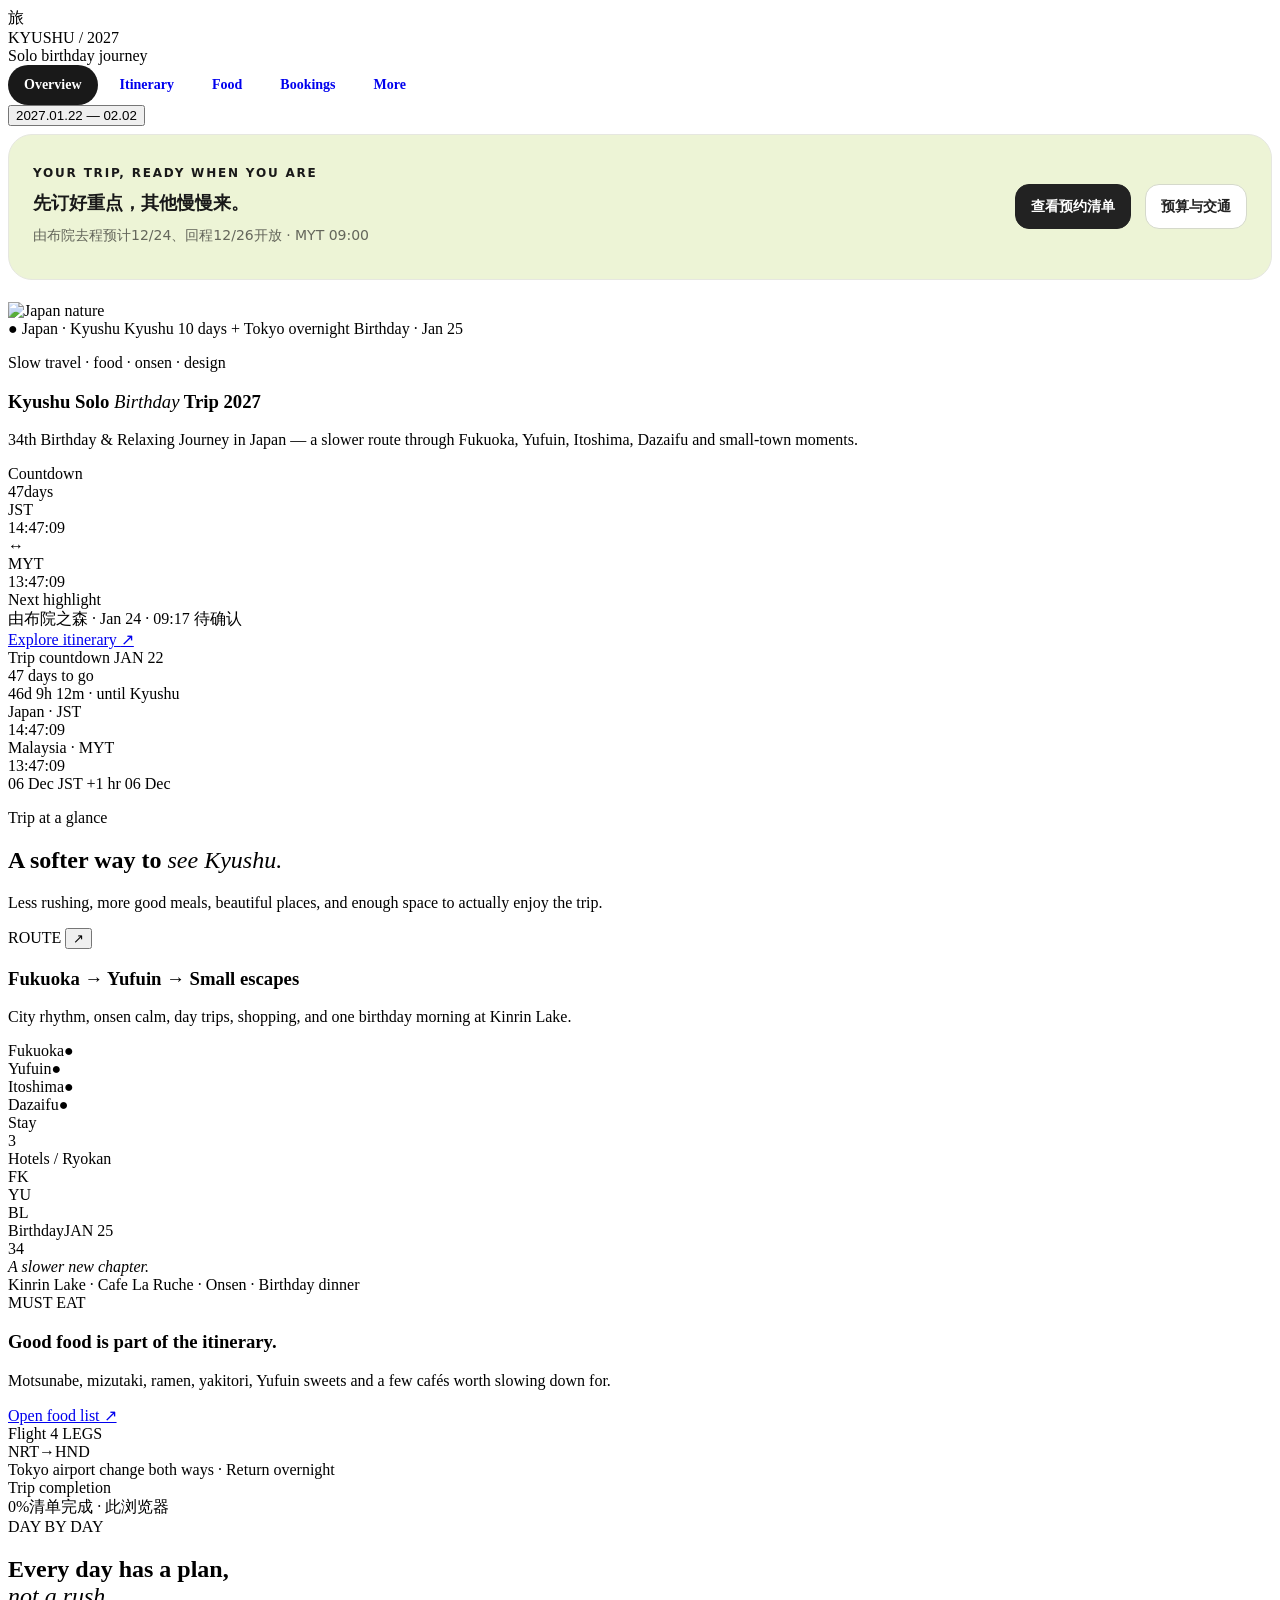
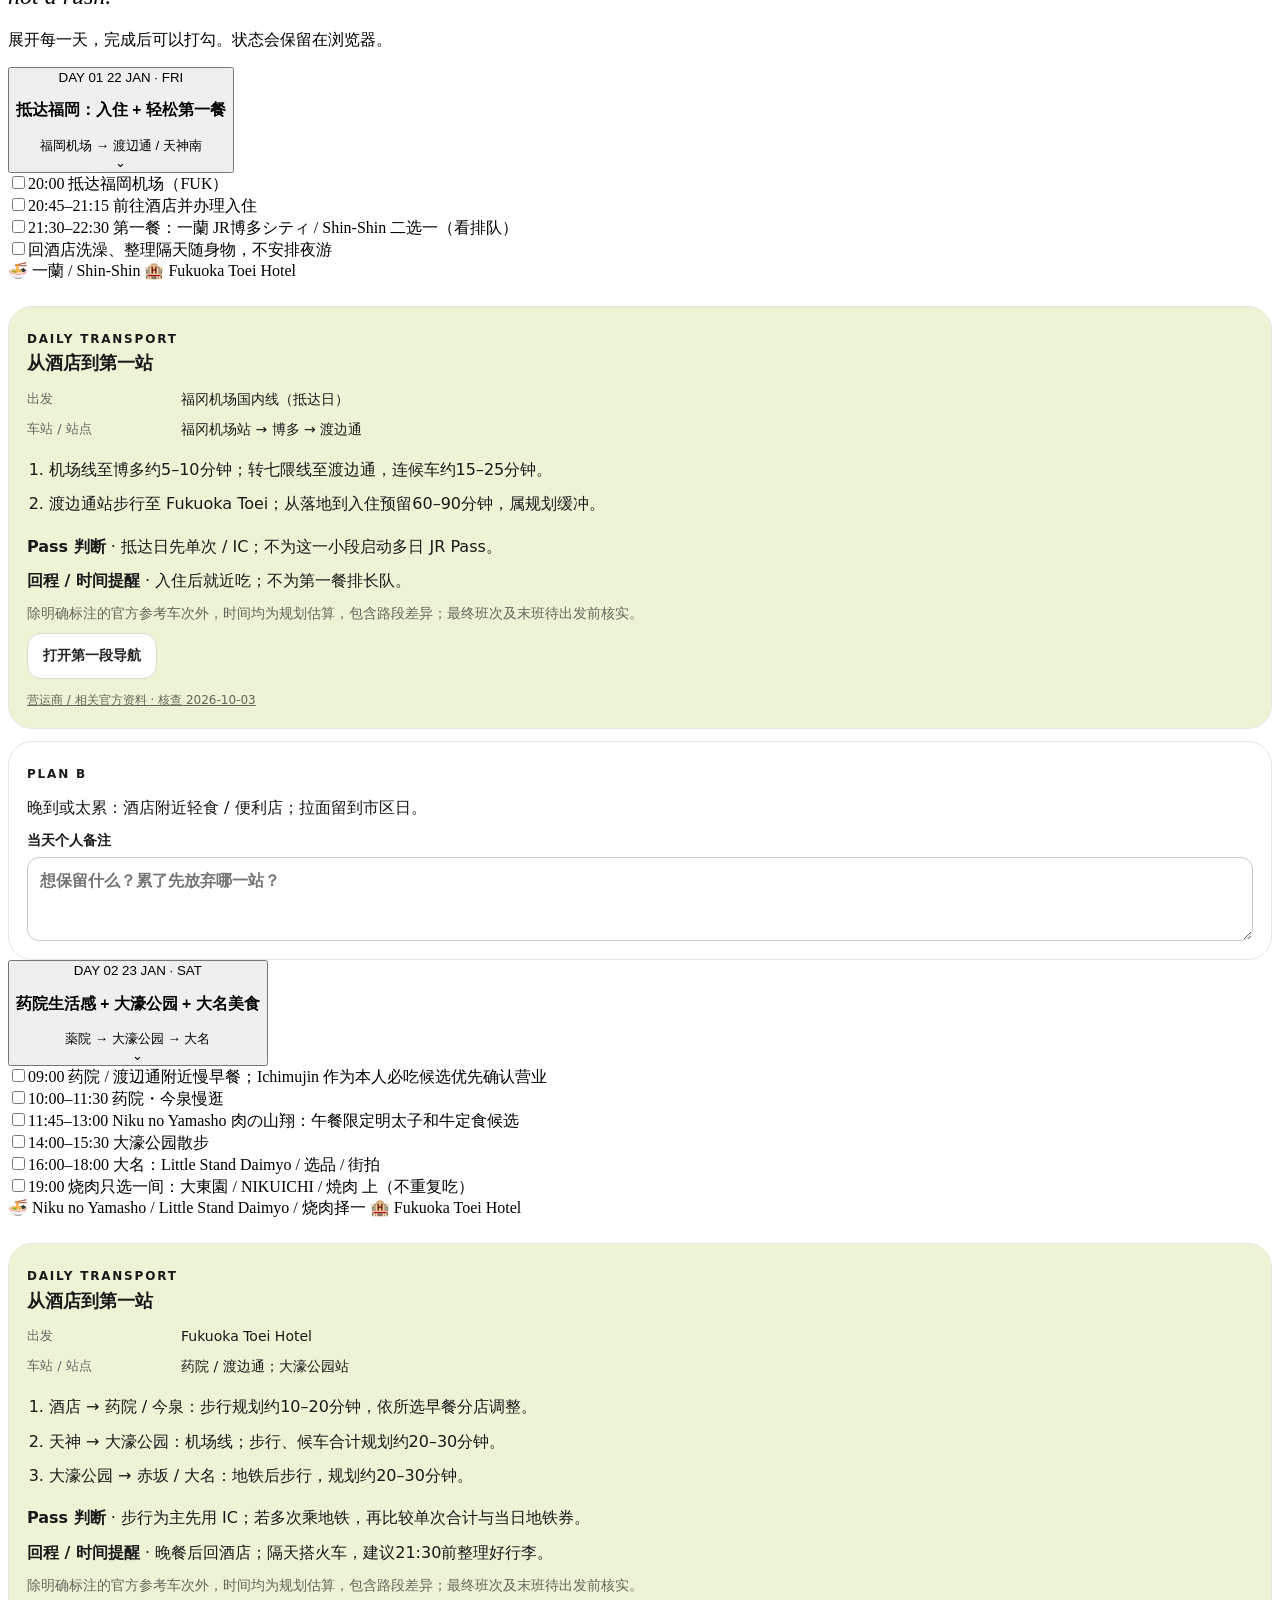
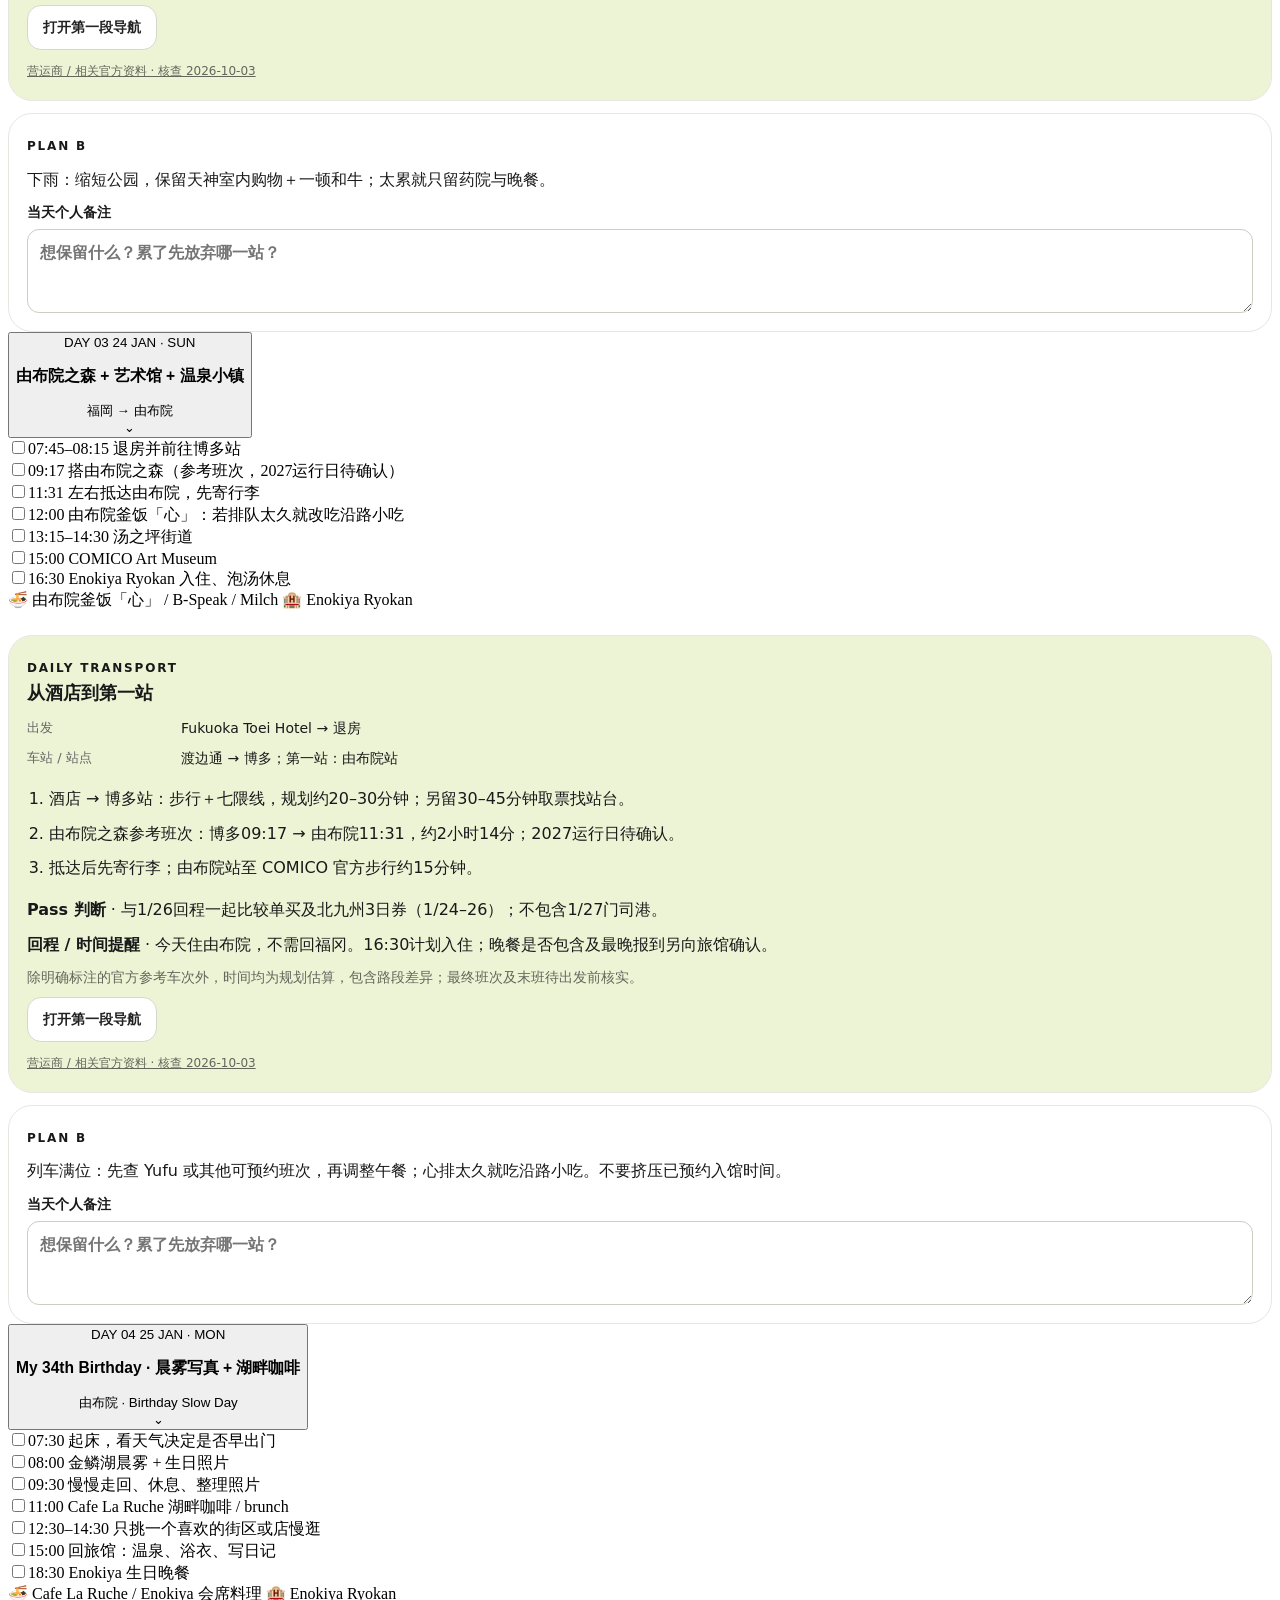
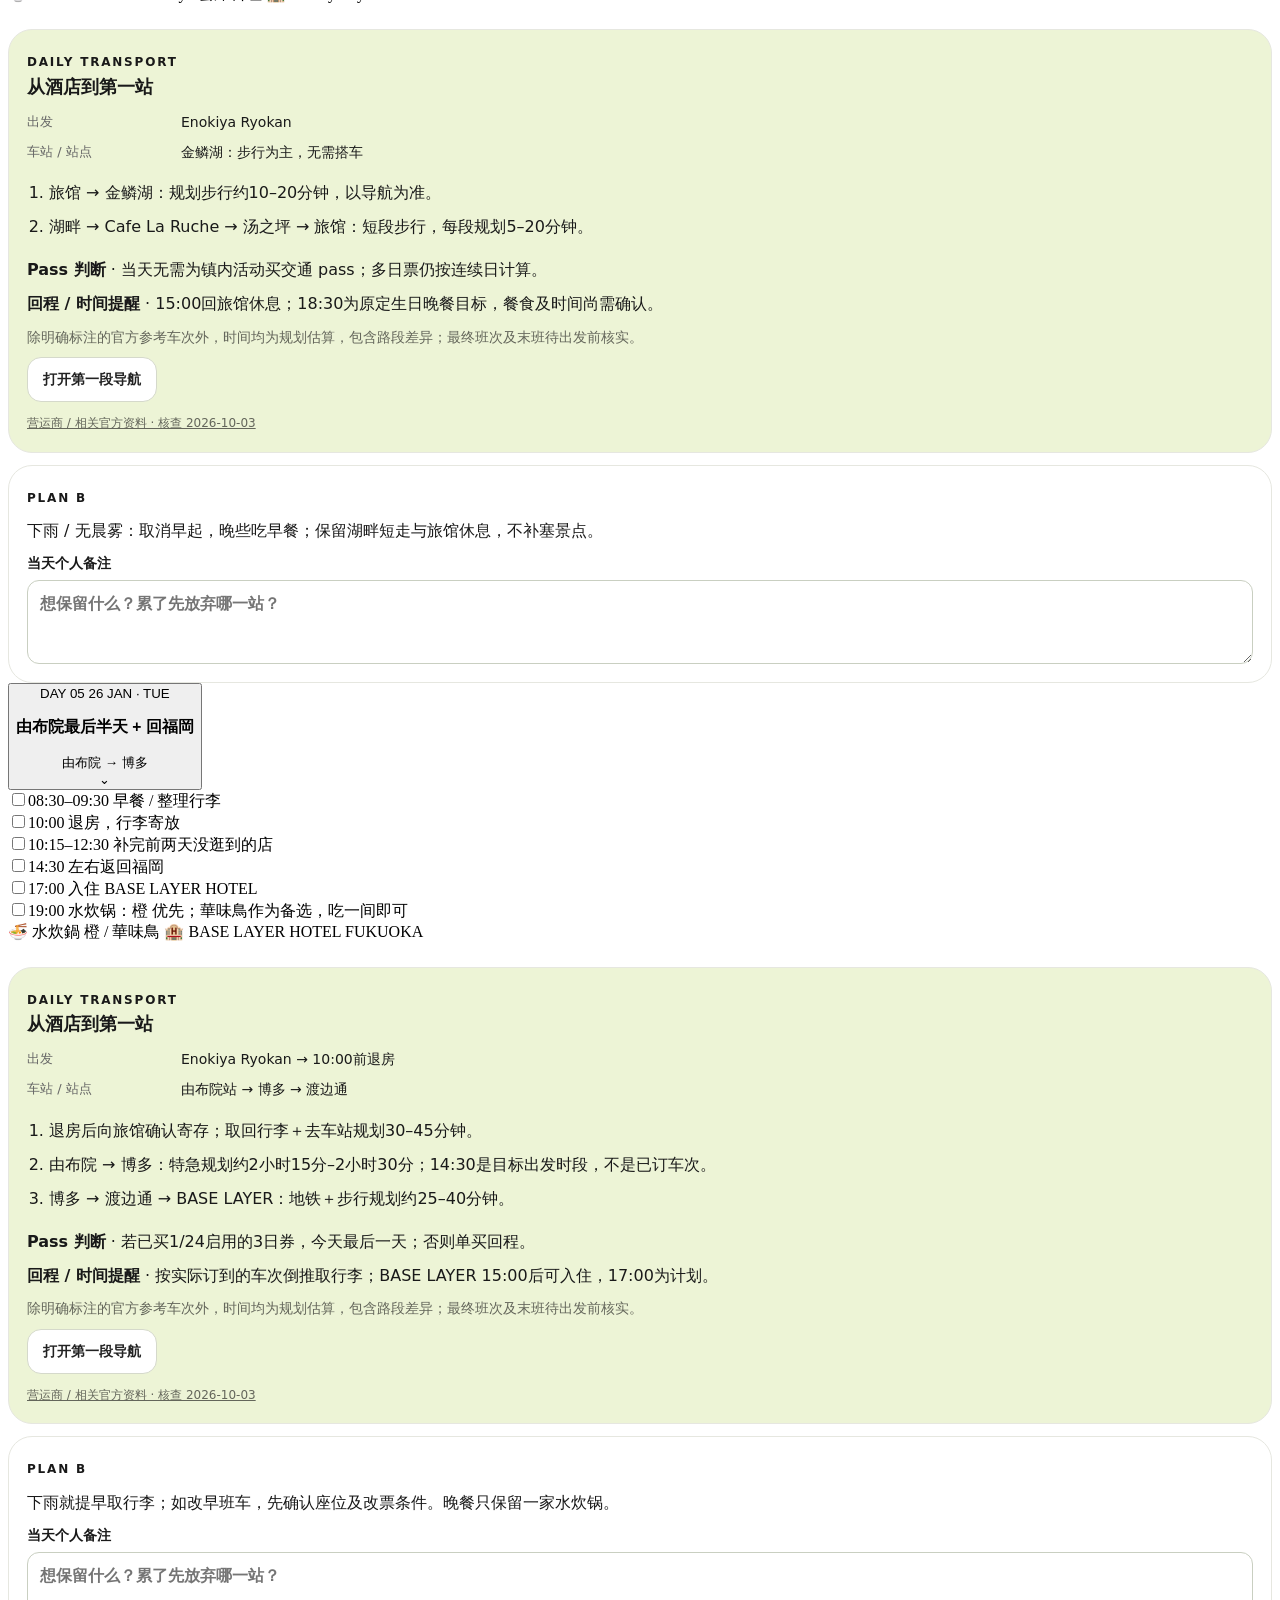
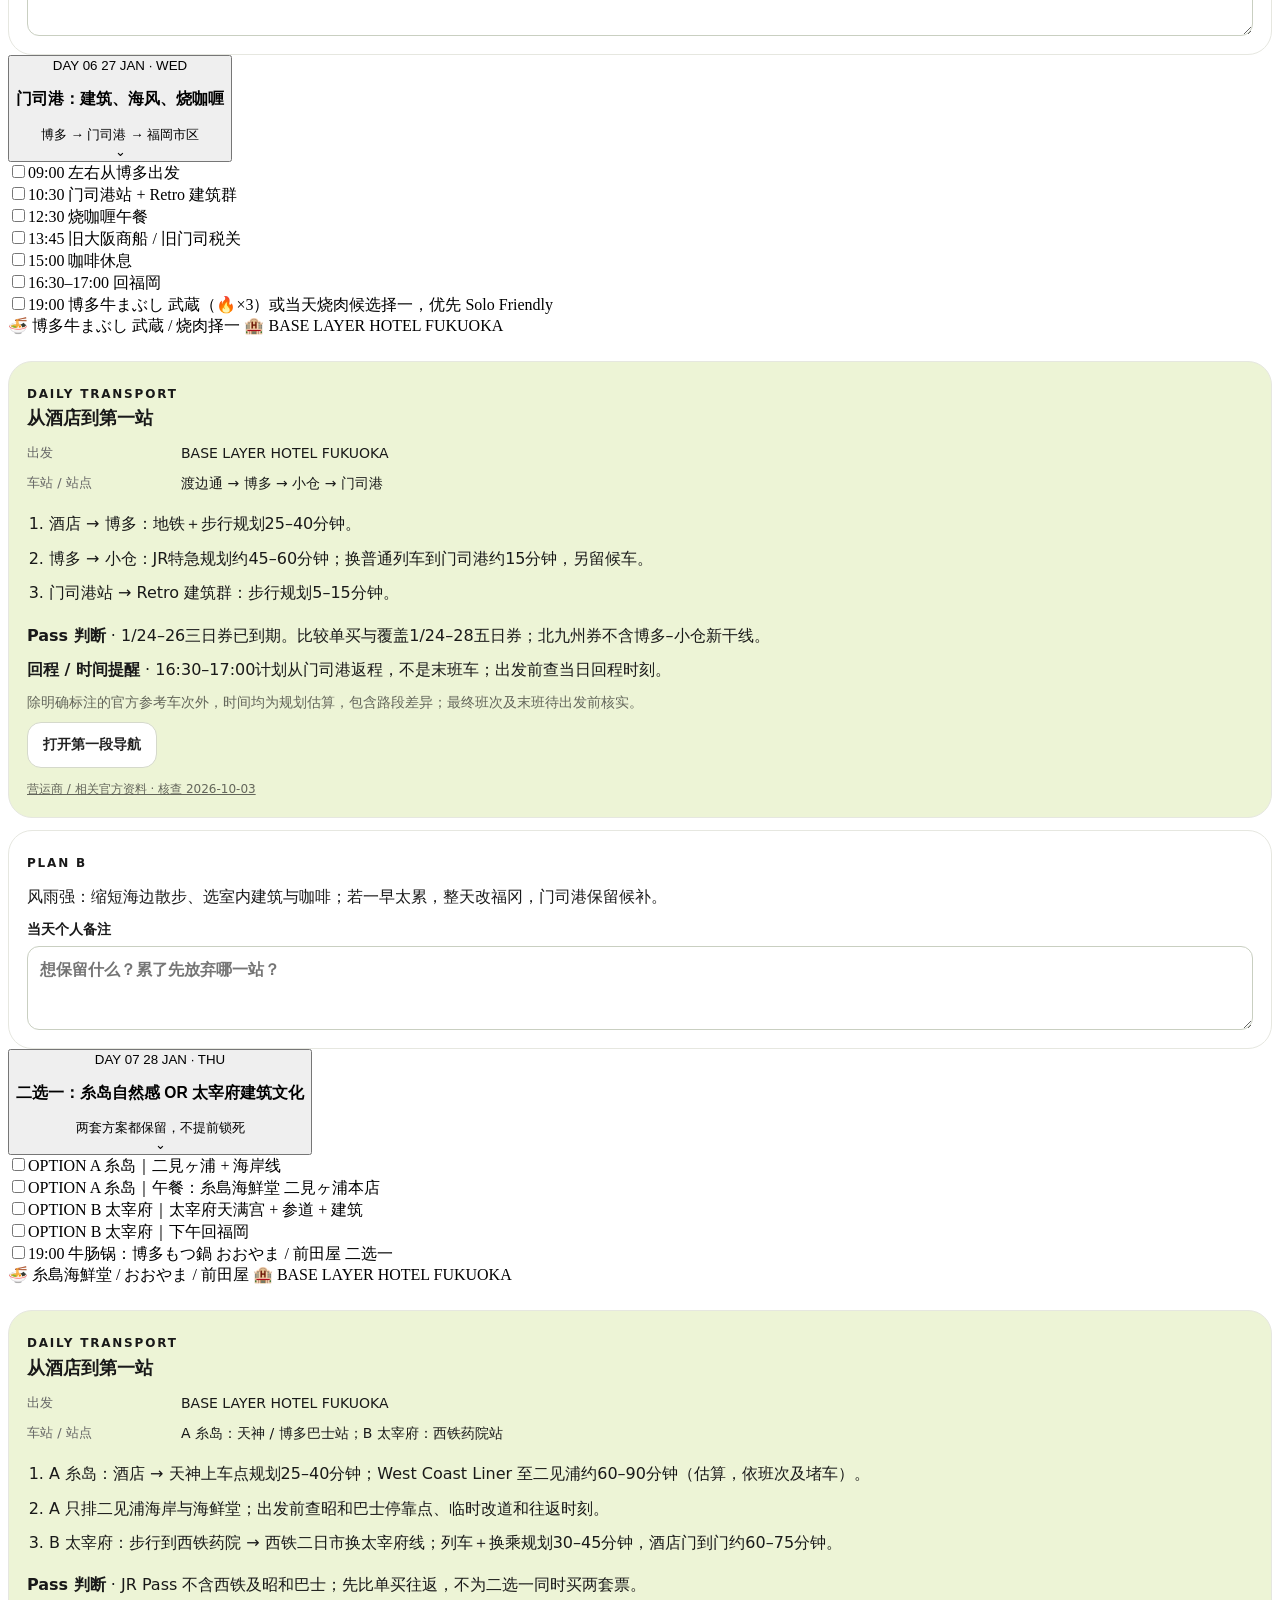
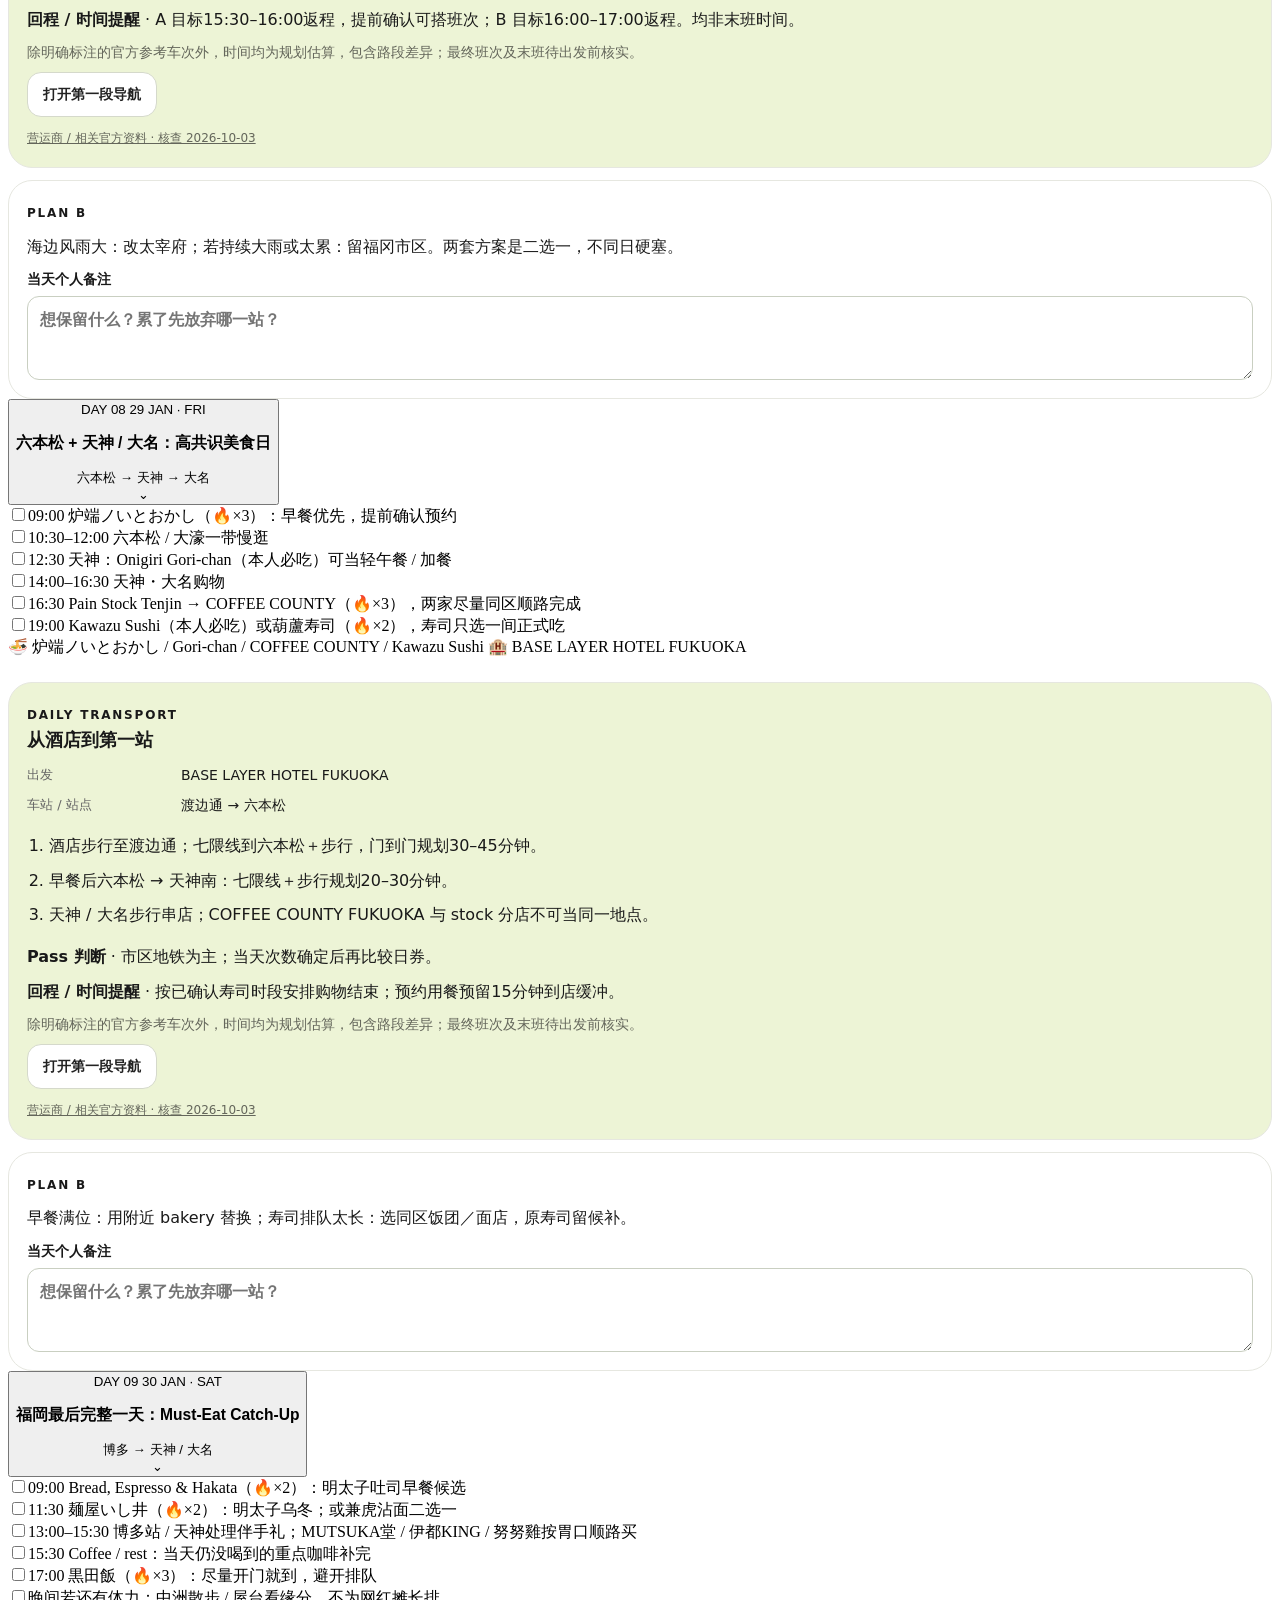
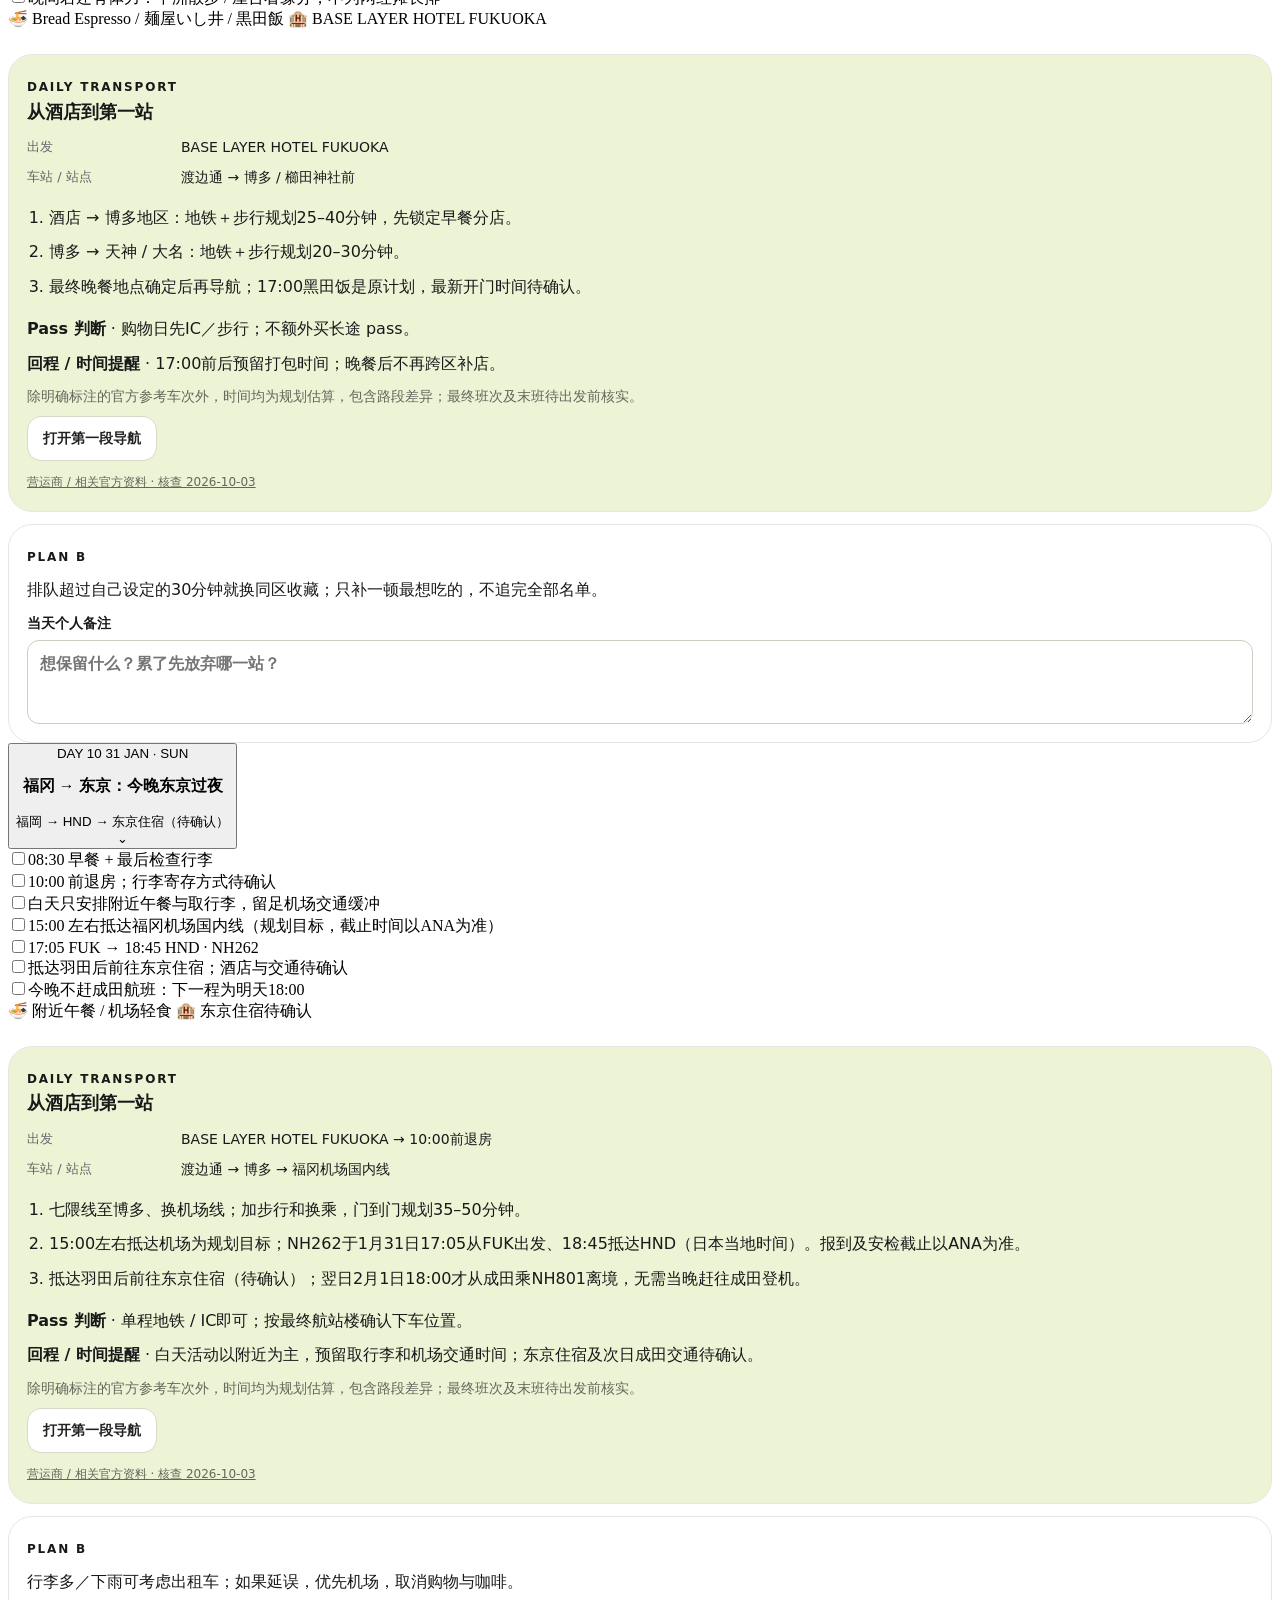
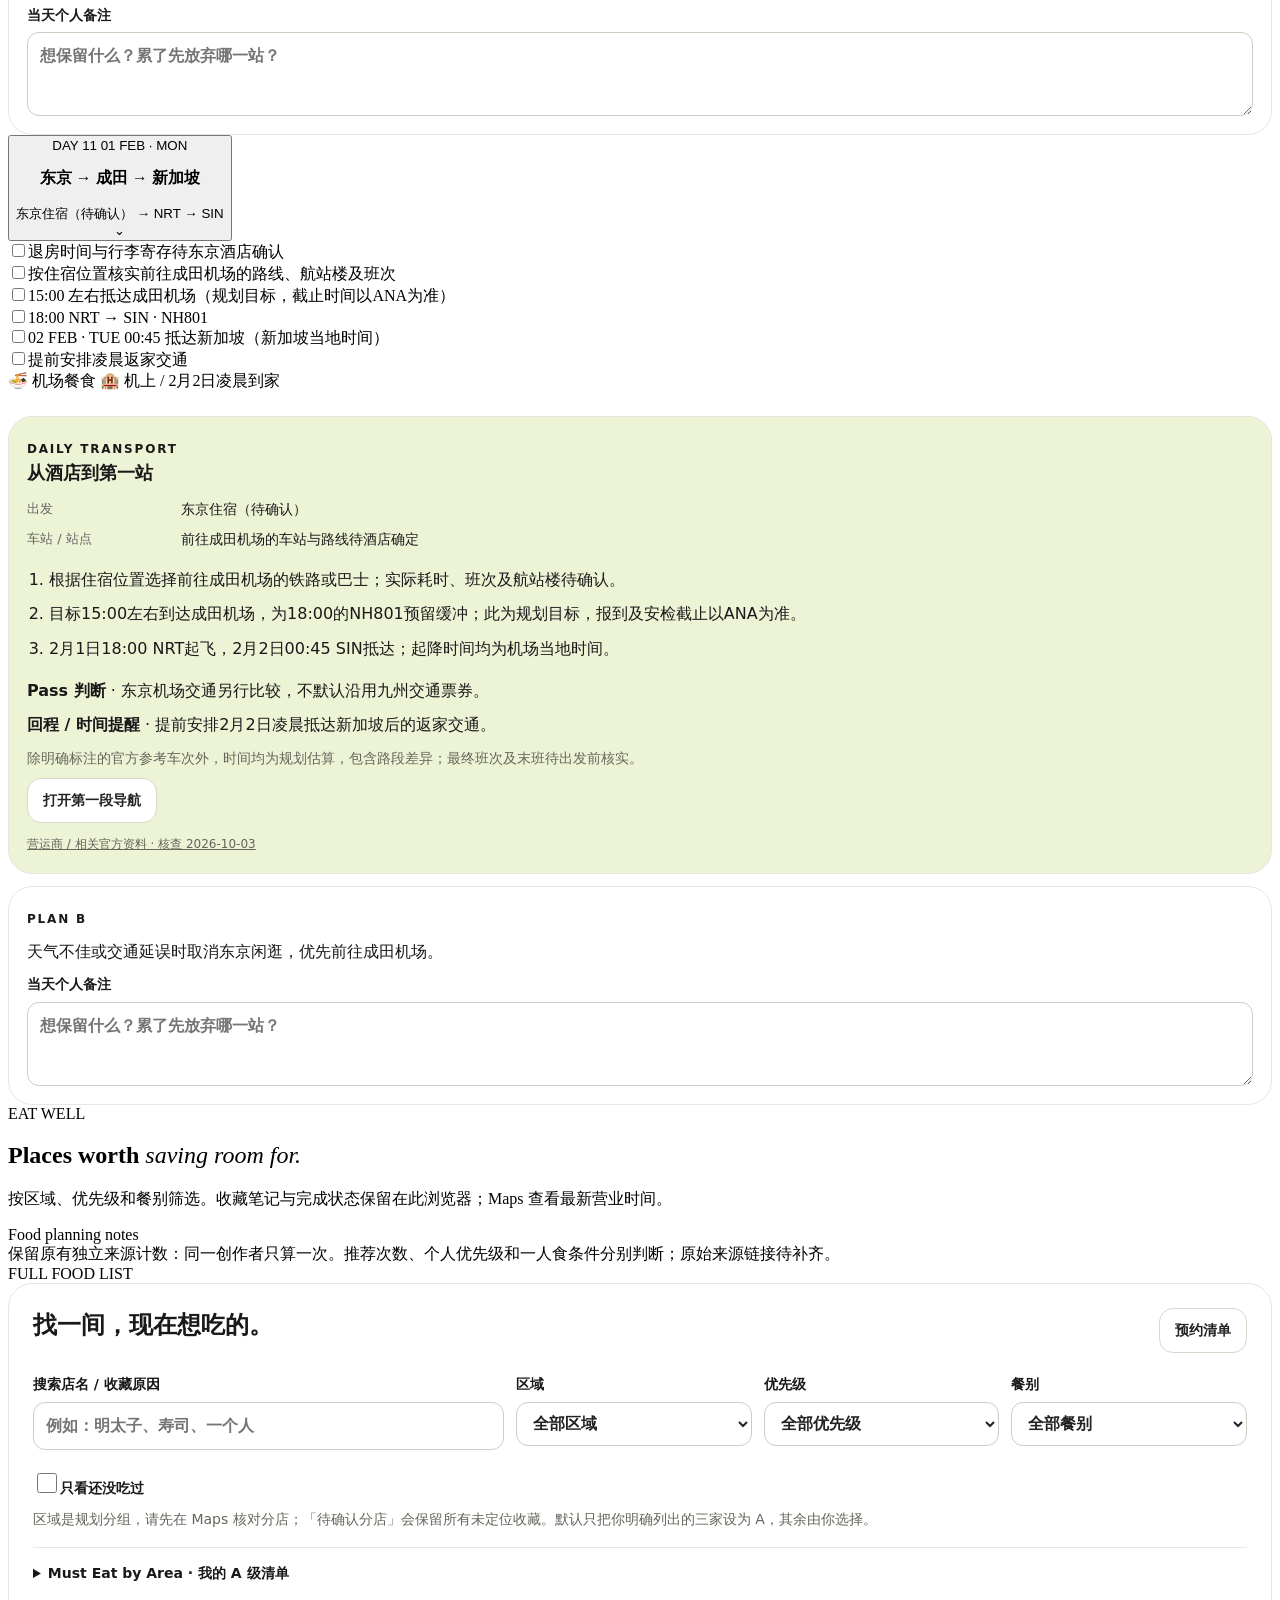
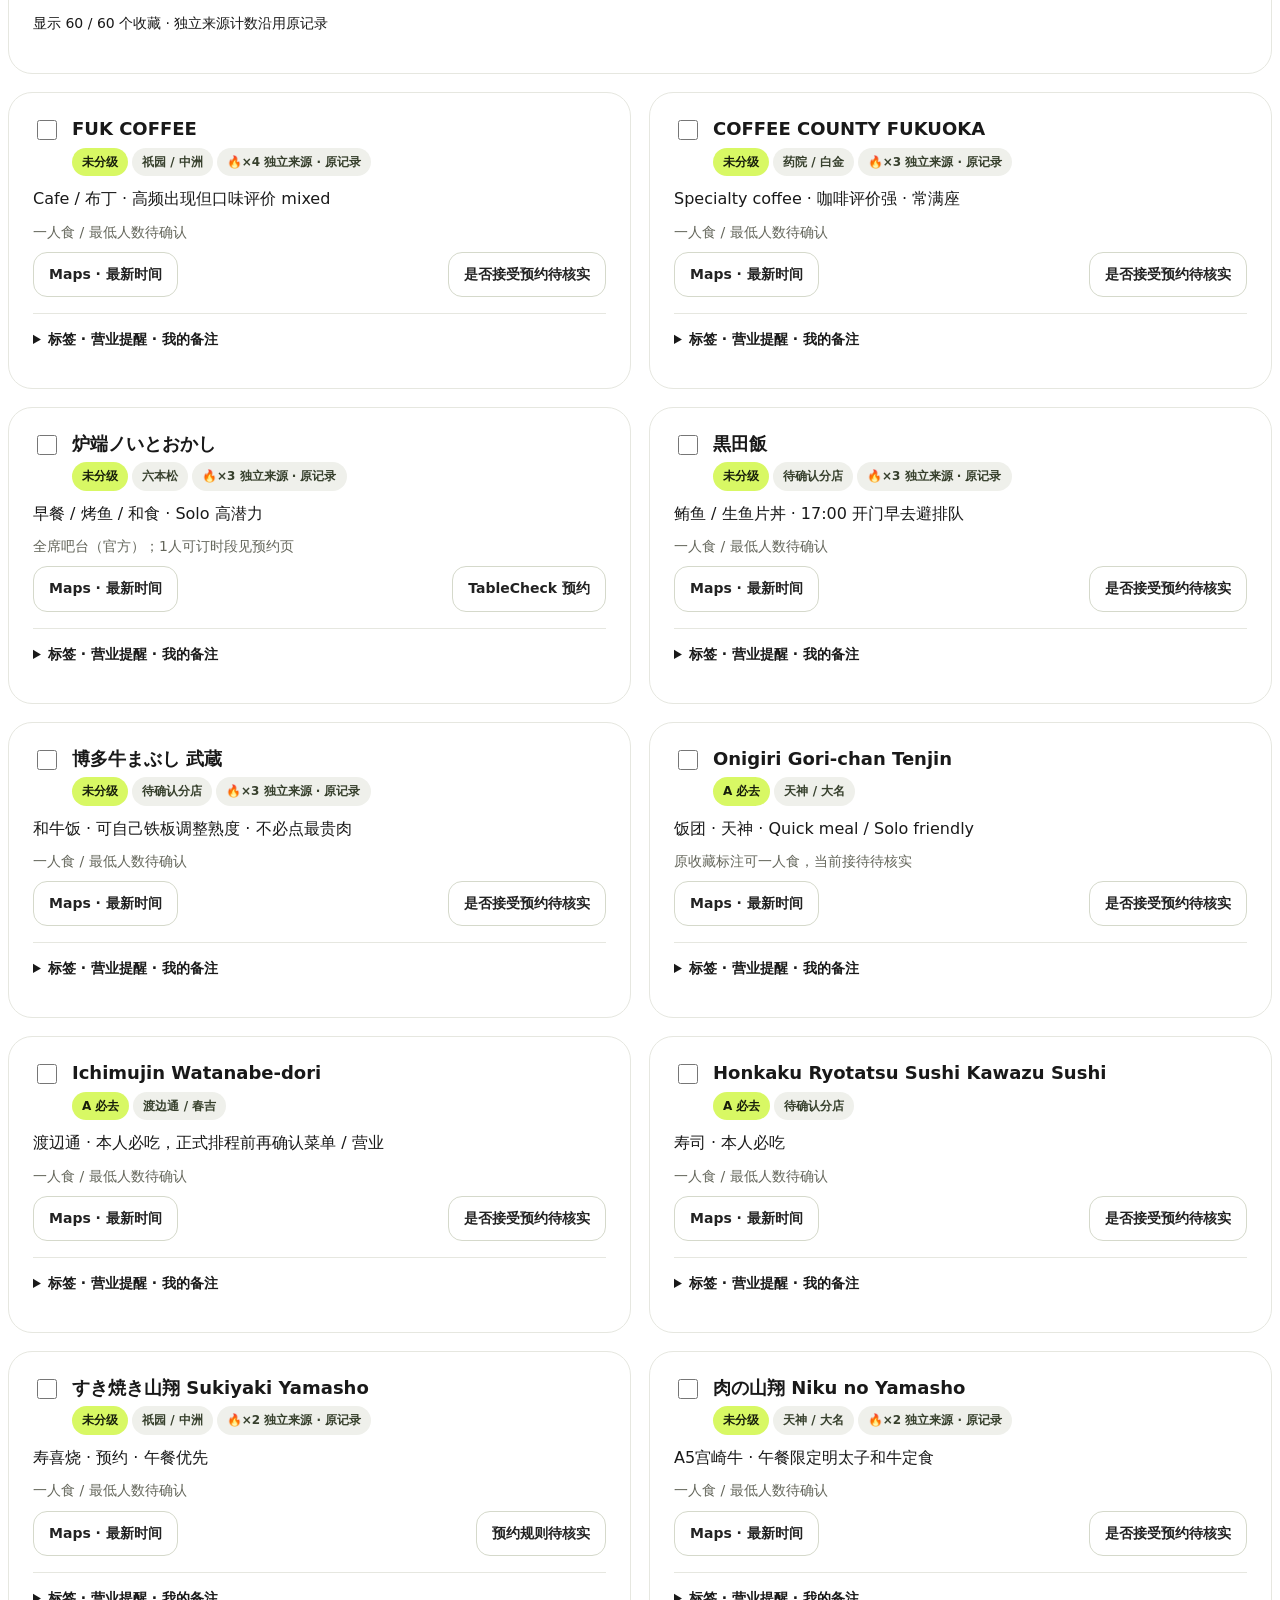
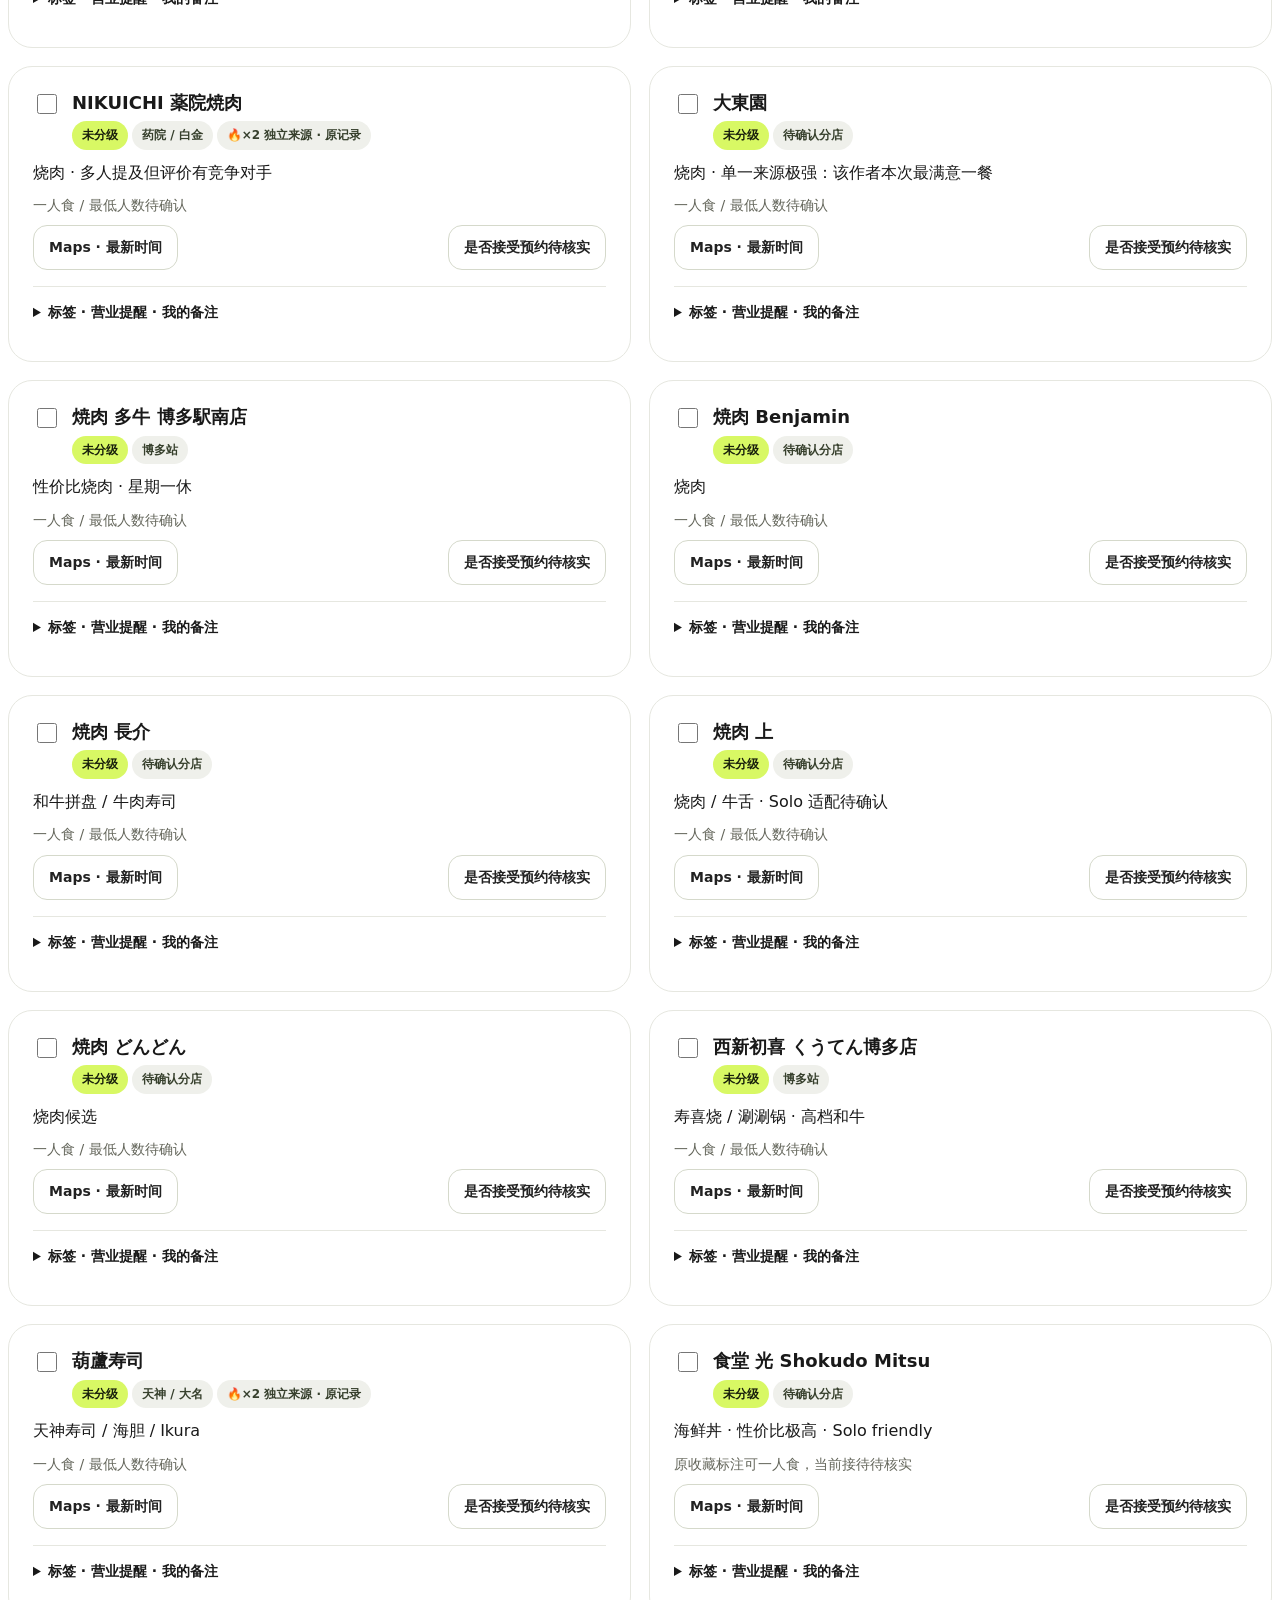
==== commit 009d5047: "Update return flights and add Tokyo overnight transfer plan" ====
--- a/index.html
+++ b/index.html
@@ -59,7 +59,7 @@
       <nav class="trip-nav desktop" aria-label="Desktop navigation"><a href="index.html" aria-current="page">Overview</a><a href="itinerary.html">Itinerary</a><a href="food.html">Food</a><a href="reservations.html">Bookings</a><a href="booking.html">More</a></nav>
 
       <button class="rounded-full border border-black/10 bg-white px-4 py-2 text-xs font-bold">
-        2027.01.22 — 01.31
+        2027.01.22 — 02.02
       </button>
     </div>
   </header>
@@ -78,7 +78,7 @@
         <div class="relative z-10 flex min-h-[620px] flex-col justify-between p-6 md:p-10 lg:p-12">
           <div class="flex flex-wrap gap-2">
             <span class="glass rounded-full px-4 py-2 text-xs font-bold text-ink">● Japan · Kyushu</span>
-            <span class="glass rounded-full px-4 py-2 text-xs font-bold text-ink">10 days</span>
+            <span class="glass rounded-full px-4 py-2 text-xs font-bold text-ink">Kyushu 10 days + Tokyo overnight</span>
             <span class="rounded-full bg-lime px-4 py-2 text-xs font-black text-ink">Birthday · Jan 25</span>
           </div>
 
@@ -227,7 +227,7 @@
             <div class="mt-10">
               <div class="flex items-end justify-between"><span class="text-3xl font-black">NRT</span><span class="text-muted">→</span><span class="text-3xl font-black">HND</span></div>
               <div class="mt-5 h-2 rounded-full bg-black/5"><div class="h-2 w-3/4 rounded-full bg-lime"></div></div>
-              <div class="mt-3 text-xs text-muted">Tokyo airport transfer both ways</div>
+              <div class="mt-3 text-xs text-muted">Tokyo airport change both ways · Return overnight</div>
             </div>
           </article>
 
@@ -285,7 +285,7 @@
           <div>
             <div class="text-xs font-black uppercase tracking-[.18em] text-muted">Flights</div>
             <h3 class="mt-2 text-3xl font-black tracking-[-.04em]">Singapore ↔ Fukuoka</h3>
-            <p class="mt-2 text-sm text-muted">ANA itinerary · Tokyo transfer both ways</p>
+            <p class="mt-2 text-sm text-muted">ANA itinerary · All times local · Return includes Tokyo overnight</p>
           </div>
           <span class="w-fit rounded-full bg-lime px-3 py-2 text-[10px] font-black">4 FLIGHT LEGS</span>
         </div>
@@ -338,14 +338,14 @@
 
           <div class="rounded-[24px] bg-[#F8F8F6] p-5">
             <div class="mb-4 flex items-center justify-between">
-              <span class="text-[10px] font-black uppercase tracking-[.16em] text-muted">Return · 31 Jan</span>
-              <span class="rounded-full bg-white px-3 py-1 text-[10px] font-black">NH254 + NH801</span>
+              <span class="text-[10px] font-black uppercase tracking-[.16em] text-muted">Return · 31 Jan – 02 Feb</span>
+              <span class="rounded-full bg-white px-3 py-1 text-[10px] font-black">NH262 + NH801</span>
             </div>
 
             <div class="grid grid-cols-[1fr_auto_1fr] items-center gap-3">
               <div>
                 <div class="text-2xl font-black">FUK</div>
-                <div class="mt-1 text-xs text-muted">13:15</div>
+                <div class="mt-1 text-xs text-muted">17:05 · 31 Jan</div>
                 <div class="mt-1 text-[10px] text-muted">Fukuoka</div>
               </div>
               <div class="text-center">
@@ -354,7 +354,7 @@
               </div>
               <div class="text-right">
                 <div class="text-2xl font-black">HND</div>
-                <div class="mt-1 text-xs text-muted">14:55</div>
+                <div class="mt-1 text-xs text-muted">18:45 · 31 Jan</div>
                 <div class="mt-1 text-[10px] text-muted">Tokyo Haneda</div>
               </div>
             </div>
@@ -364,7 +364,7 @@
             <div class="grid grid-cols-[1fr_auto_1fr] items-center gap-3">
               <div>
                 <div class="text-2xl font-black">NRT</div>
-                <div class="mt-1 text-xs text-muted">18:20</div>
+                <div class="mt-1 text-xs text-muted">18:00 · 01 Feb</div>
                 <div class="mt-1 text-[10px] text-muted">Tokyo Narita</div>
               </div>
               <div class="text-center">
@@ -373,12 +373,12 @@
               </div>
               <div class="text-right">
                 <div class="text-2xl font-black">SIN</div>
-                <div class="mt-1 text-xs text-muted">00:55 · 01 Feb</div>
+                <div class="mt-1 text-xs text-muted">00:45 · 02 Feb</div>
                 <div class="mt-1 text-[10px] text-muted">Singapore</div>
               </div>
             </div>
 
-            <div class="mt-4 rounded-2xl bg-white p-3 text-[11px] font-bold text-muted">HND → NRT airport transfer required</div>
+            <div class="mt-4 rounded-2xl bg-white p-3 text-[11px] font-bold text-muted">Tokyo overnight · 23h 15m between flights · HND → NRT airport change · Hotel TBD</div>
           </div>
         </div>
 
@@ -406,7 +406,7 @@
 
       <article class="mt-6 rounded-[28px] bg-ink p-6 text-white">
         <div class="grid gap-6 md:grid-cols-[1fr_auto] md:items-center">
-          <div><div class="text-xs font-black uppercase tracking-[.18em] text-white/50">Airport transfer</div><div class="mt-2 text-3xl font-black">NRT ↔ HND</div><div class="mt-2 text-sm text-white/60">东京来回都需要换机场，预留足够缓冲。</div></div>
+          <div><div class="text-xs font-black uppercase tracking-[.18em] text-white/50">Airport transfer</div><div class="mt-2 text-3xl font-black">NRT ↔ HND</div><div class="mt-2 text-sm text-white/60">去程 NRT → HND；回程 1/31 抵达 HND 后东京过夜，2/1 从 NRT 出发。东京住宿及转场方式待确认。</div></div>
           <div class="flex flex-wrap gap-2">
             <a class="rounded-full bg-lime px-4 py-3 text-xs font-black text-ink" href="https://www.google.com/maps/dir/?api=1&origin=Narita+International+Airport&destination=Haneda+Airport" target="_blank">NRT → HND ↗</a>
             <a class="rounded-full border border-white/20 px-4 py-3 text-xs font-black" href="https://www.google.com/maps/dir/?api=1&origin=Haneda+Airport&destination=Narita+International+Airport" target="_blank">HND → NRT ↗</a>
@@ -432,7 +432,8 @@
 [7,'28 JAN · THU','二选一：糸岛自然感 OR 太宰府建筑文化','两套方案都保留，不提前锁死',['OPTION A 糸岛｜二見ヶ浦 + 海岸线','OPTION A 糸岛｜午餐：糸島海鮮堂 二見ヶ浦本店','OPTION B 太宰府｜太宰府天满宫 + 参道 + 建筑','OPTION B 太宰府｜下午回福岡','19:00 牛肠锅：博多もつ鍋 おおやま / 前田屋 二选一'],'糸島海鮮堂 / おおやま / 前田屋','BASE LAYER HOTEL FUKUOKA'],
 [8,'29 JAN · FRI','六本松 + 天神 / 大名：高共识美食日','六本松 → 天神 → 大名',['09:00 炉端ノいとおかし（🔥×3）：早餐优先，提前确认预约','10:30–12:00 六本松 / 大濠一带慢逛','12:30 天神：Onigiri Gori-chan（本人必吃）可当轻午餐 / 加餐','14:00–16:30 天神・大名购物','16:30 Pain Stock Tenjin → COFFEE COUNTY（🔥×3），两家尽量同区顺路完成','19:00 Kawazu Sushi（本人必吃）或葫蘆寿司（🔥×2），寿司只选一间正式吃'],'炉端ノいとおかし / Gori-chan / COFFEE COUNTY / Kawazu Sushi','BASE LAYER HOTEL FUKUOKA'],
 [9,'30 JAN · SAT','福岡最后完整一天：Must‑Eat Catch‑Up','博多 → 天神 / 大名',['09:00 Bread, Espresso & Hakata（🔥×2）：明太子吐司早餐候选','11:30 麺屋いし井（🔥×2）：明太子乌冬；或兼虎沾面二选一','13:00–15:30 博多站 / 天神处理伴手礼；MUTSUKA堂 / 伊都KING / 努努雞按胃口顺路买','15:30 Coffee / rest：当天仍没喝到的重点咖啡补完','17:00 黒田飯（🔥×3）：尽量开门就到，避开排队','晚间若还有体力：中洲散步 / 屋台看缘分，不为网红摊长排'],'Bread Espresso / 麺屋いし井 / 黒田飯','BASE LAYER HOTEL FUKUOKA'],
-[10,'31 JAN · SUN','回程日：留足机场与换机场缓冲','福岡 → HND → NRT → Singapore',['08:30 早餐 + 最后检查行李','10:00 前退房','10:15–10:30 前往福岡机场','11:00 左右抵达机场','13:15 FUK → HND','抵达 HND 后立即转 NRT','18:20 NRT → Singapore'],'机场轻食','—']
+[10,'31 JAN · SUN','福冈 → 东京：今晚东京过夜','福岡 → HND → 东京住宿（待确认）',['08:30 早餐 + 最后检查行李','10:00 前退房；行李寄存方式待确认','白天只安排附近午餐与取行李，留足机场交通缓冲','15:00 左右抵达福冈机场国内线（规划目标，截止时间以ANA为准）','17:05 FUK → 18:45 HND · NH262','抵达羽田后前往东京住宿；酒店与交通待确认','今晚不赶成田航班：下一程为明天18:00'],'附近午餐 / 机场轻食','东京住宿待确认'],
+[11,'01 FEB · MON','东京 → 成田 → 新加坡','东京住宿（待确认） → NRT → SIN',['退房时间与行李寄存待东京酒店确认','按住宿位置核实前往成田机场的路线、航站楼及班次','15:00 左右抵达成田机场（规划目标，截止时间以ANA为准）','18:00 NRT → SIN · NH801','02 FEB · TUE 00:45 抵达新加坡（新加坡当地时间）','提前安排凌晨返家交通'],'机场餐食','机上 / 2月2日凌晨到家']
 ];
 
 const dayWrap=document.getElementById('days');
@@ -669,6 +670,6 @@
   });
 });
 </script>
-<script src="planner.js?v=20261003"></script>
+<script src="planner.js?v=20261025-flights"></script>
 </body>
 </html>
